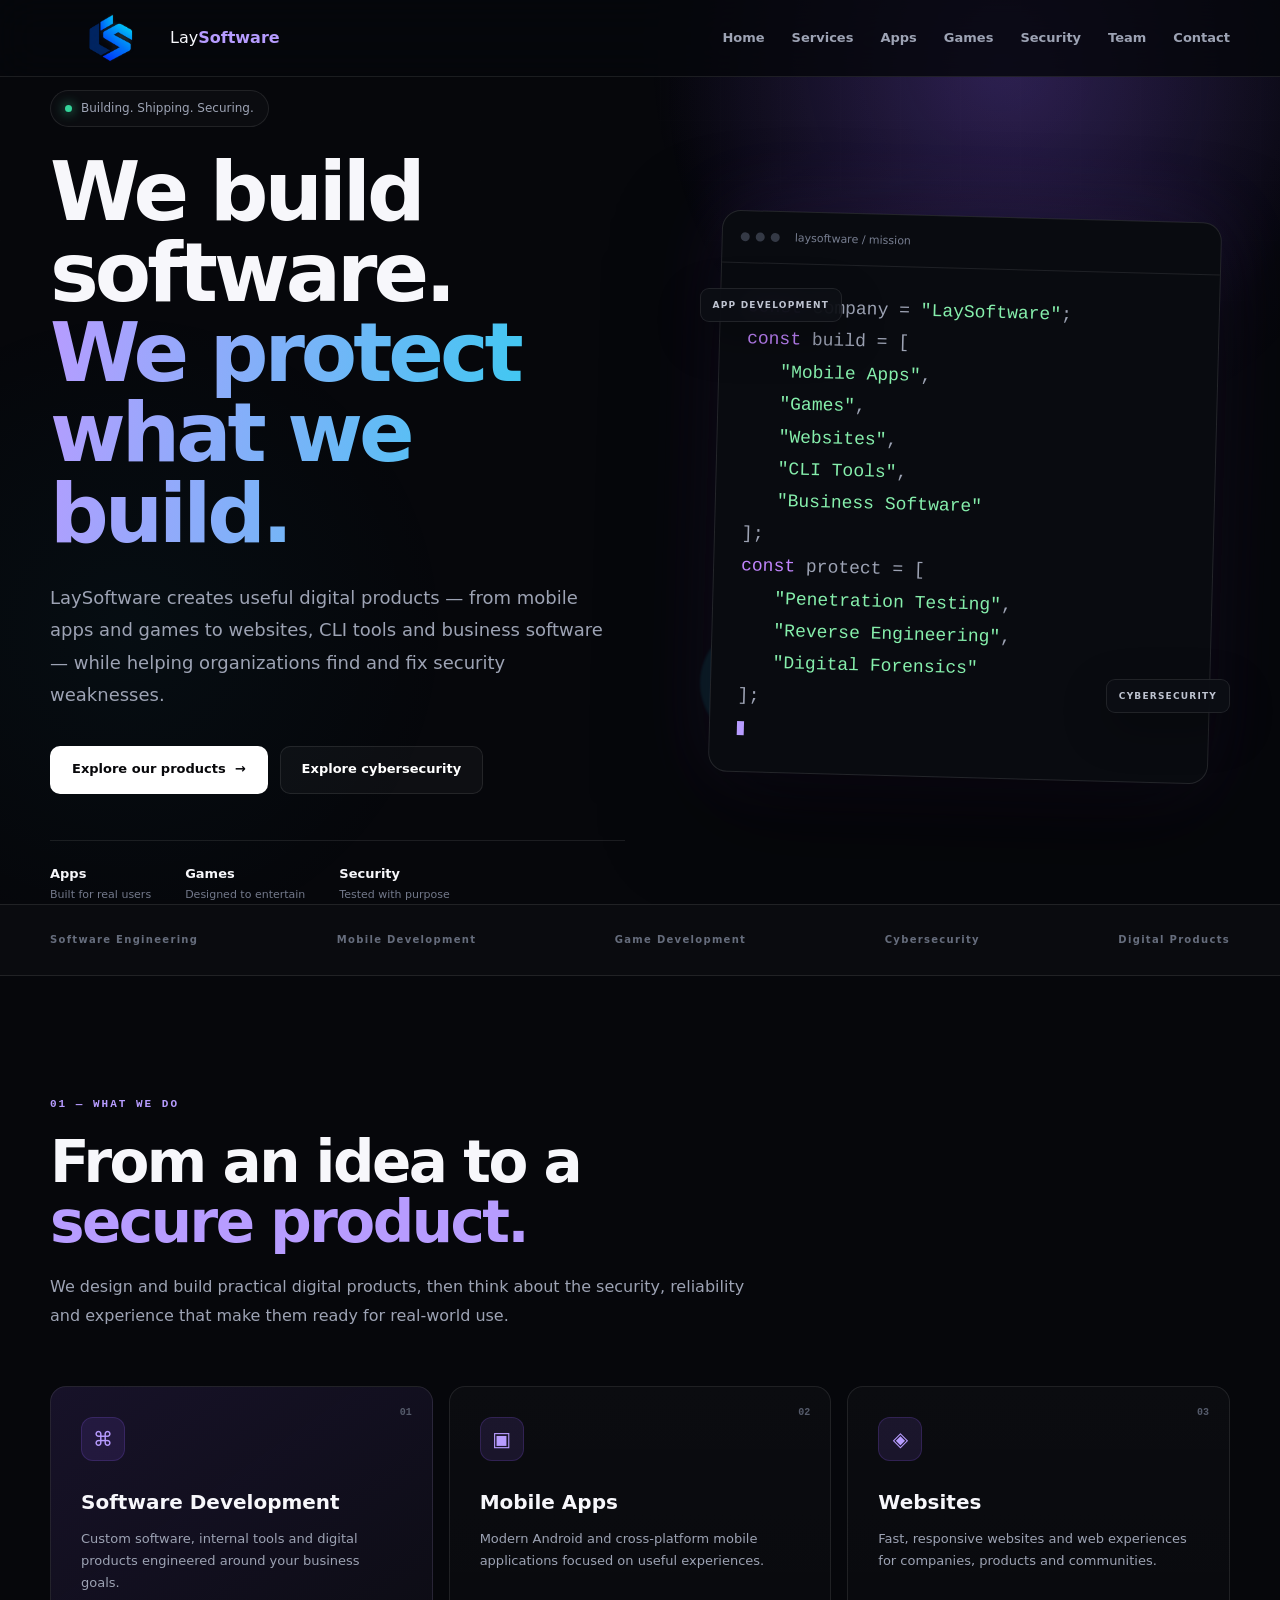
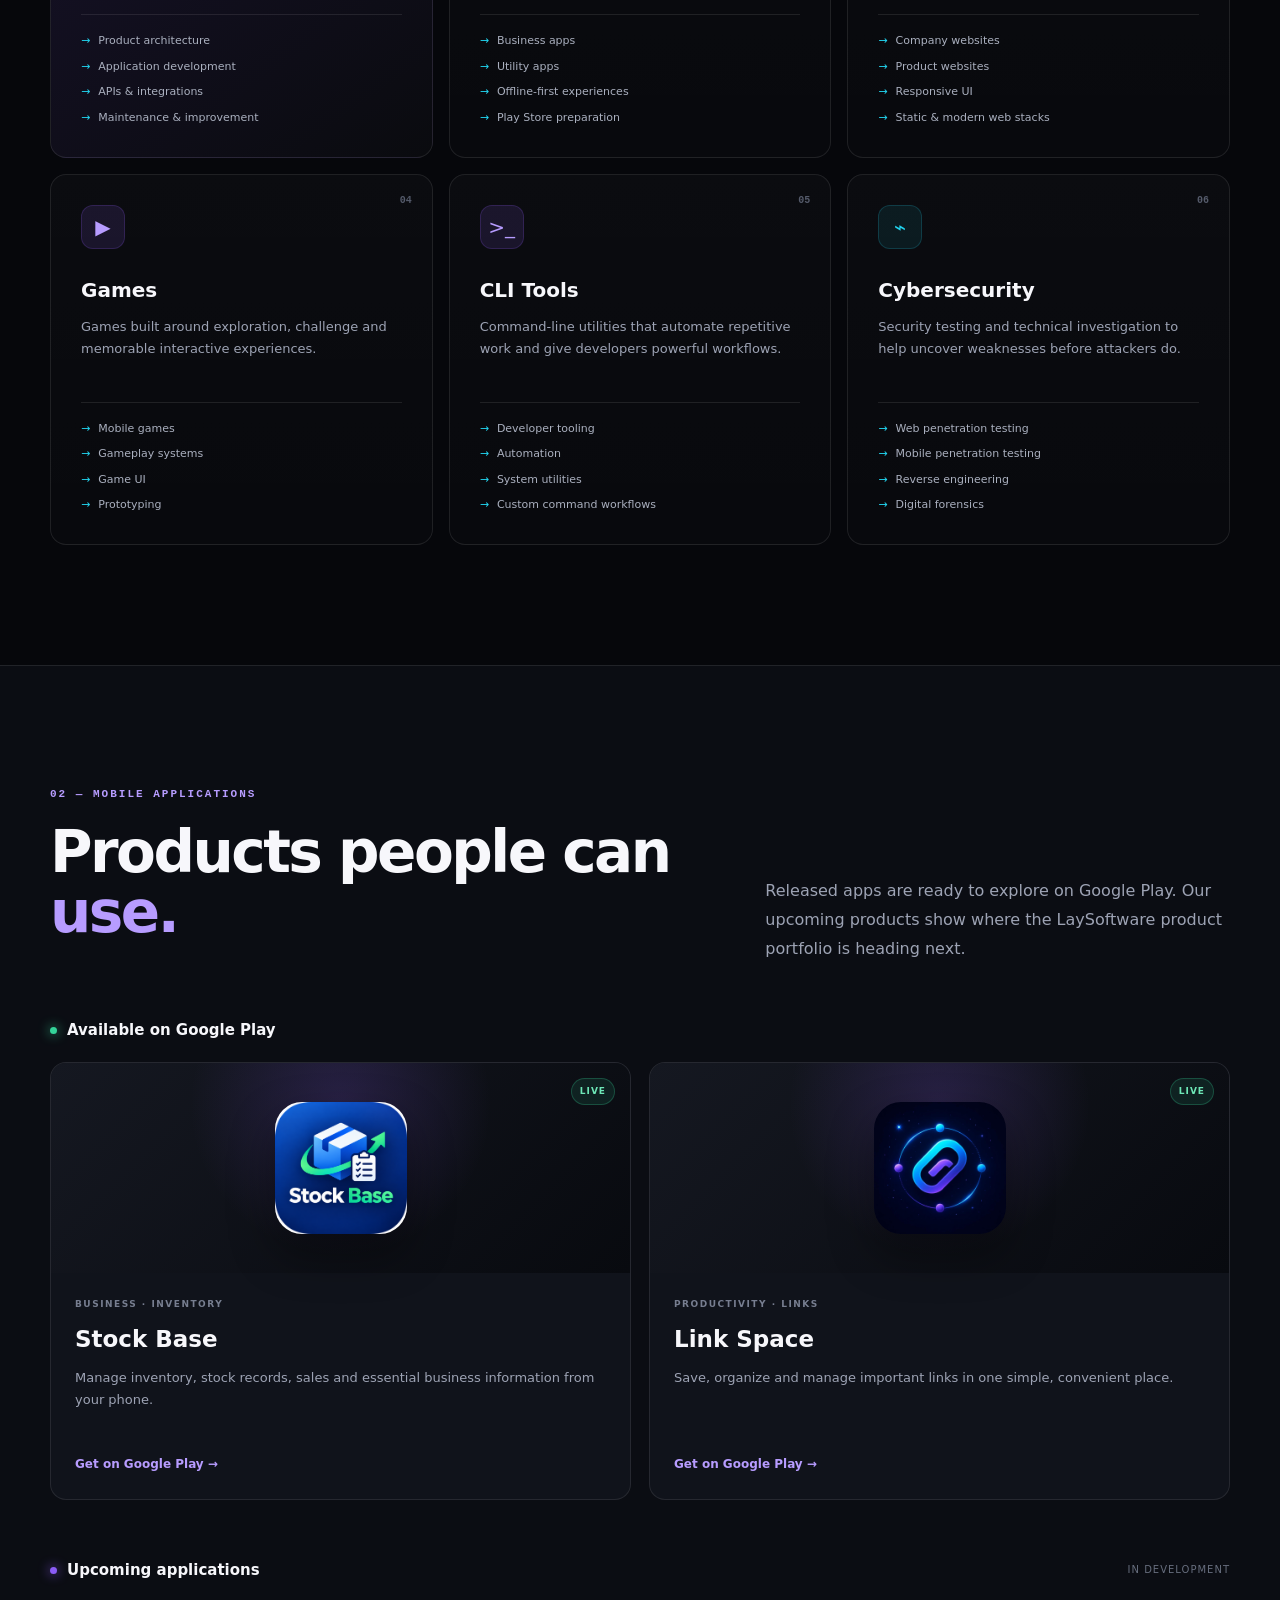
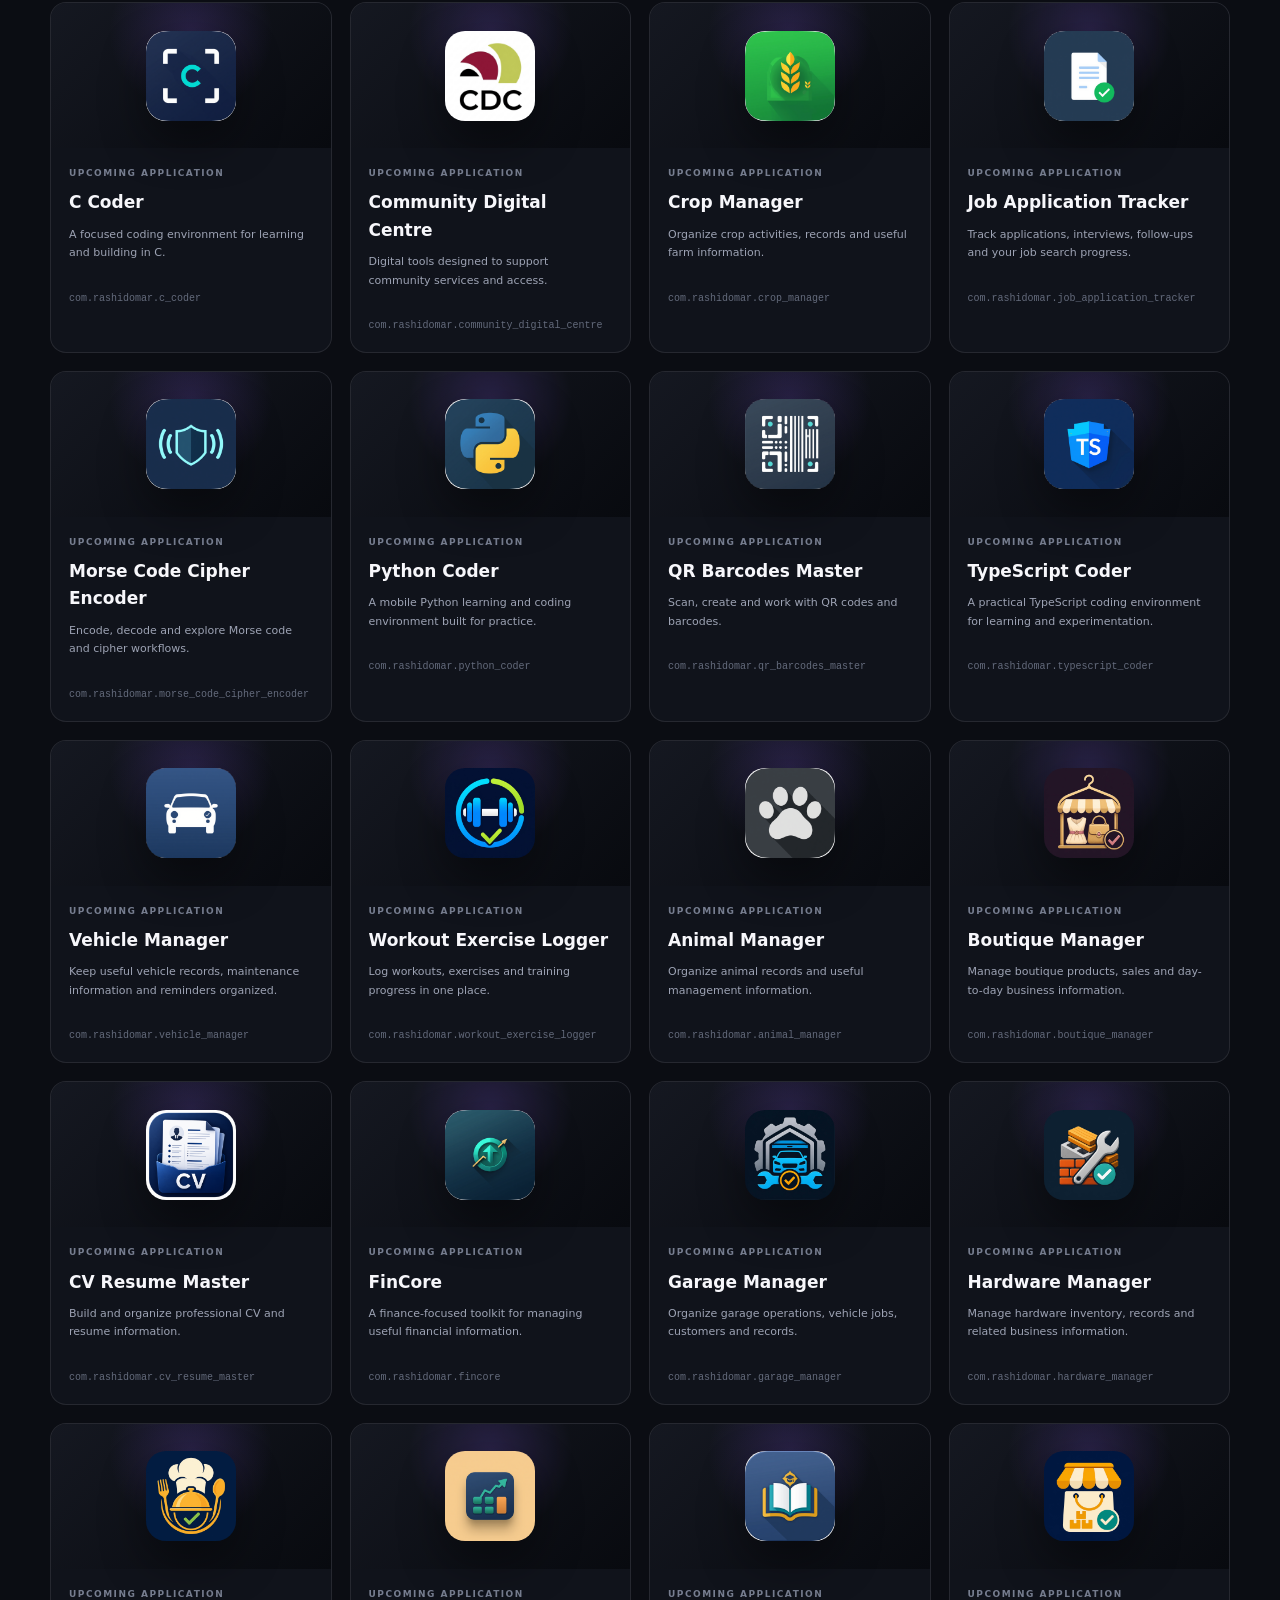
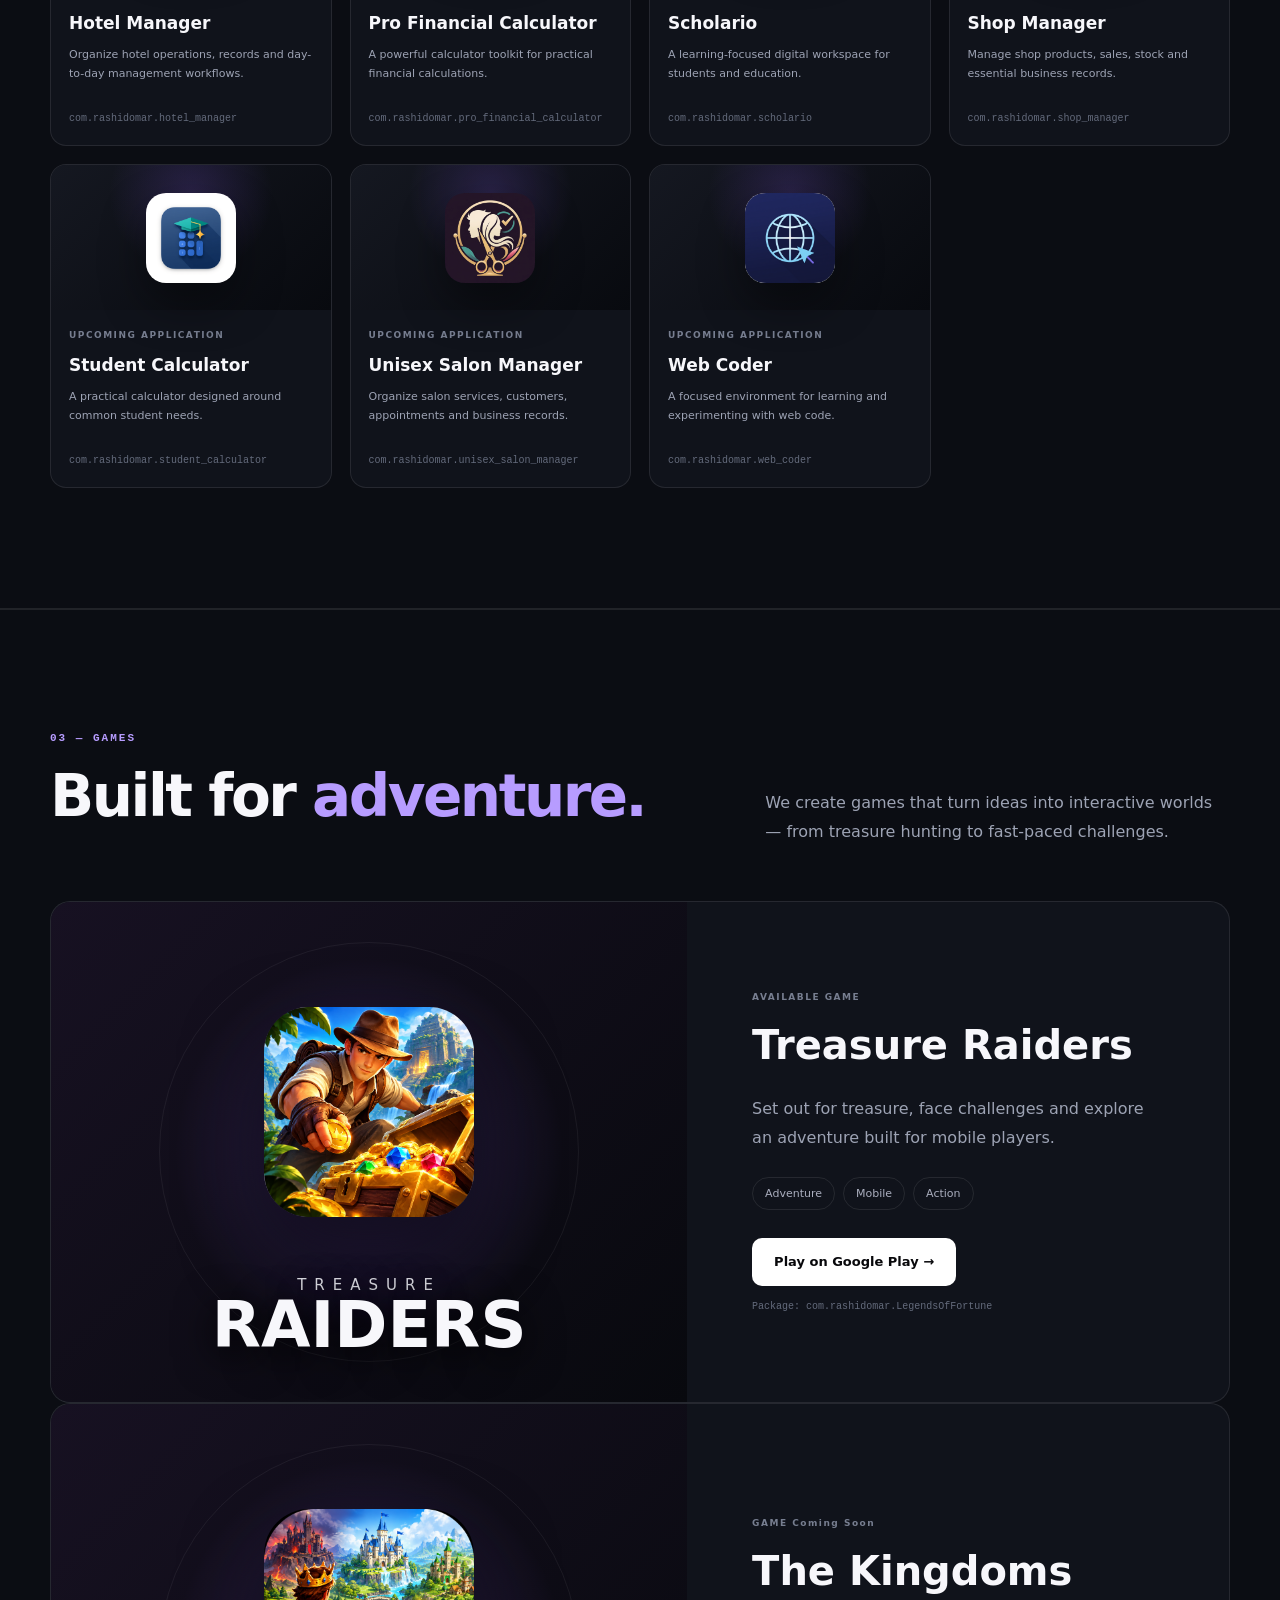
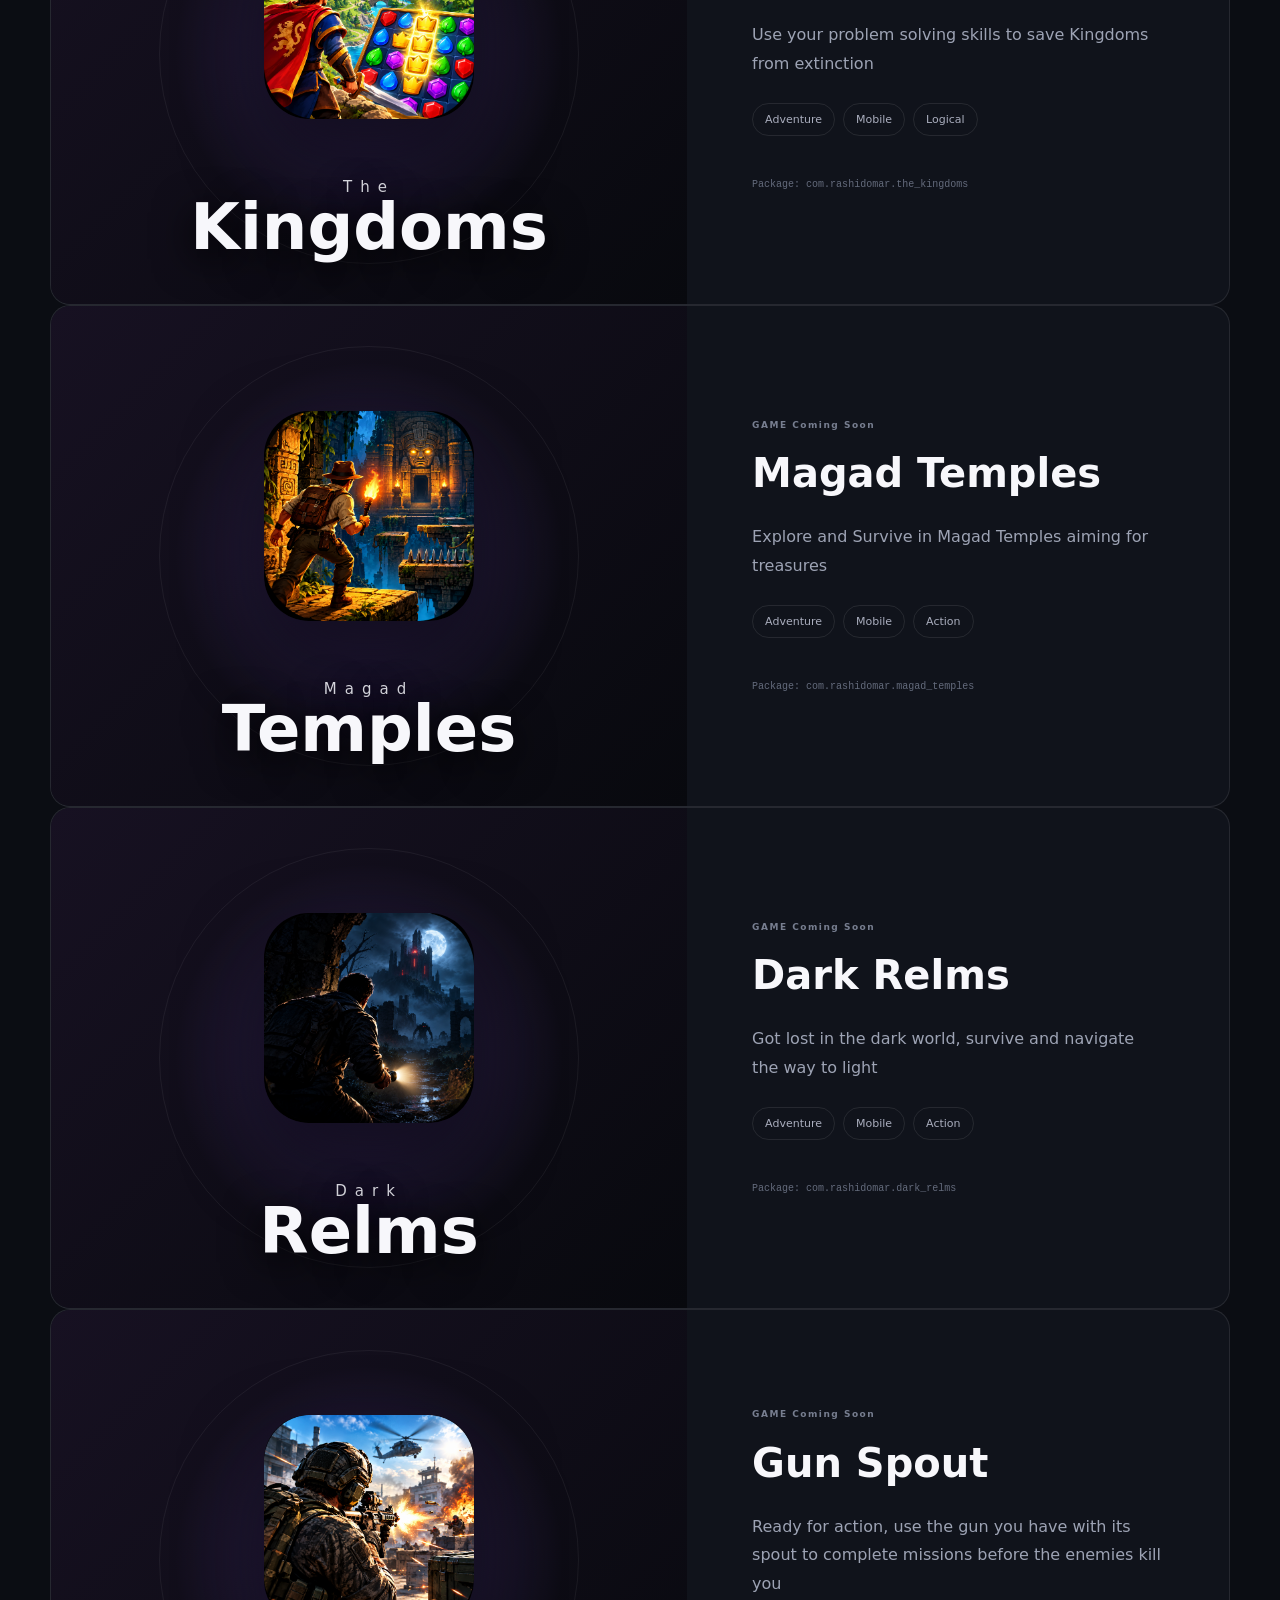
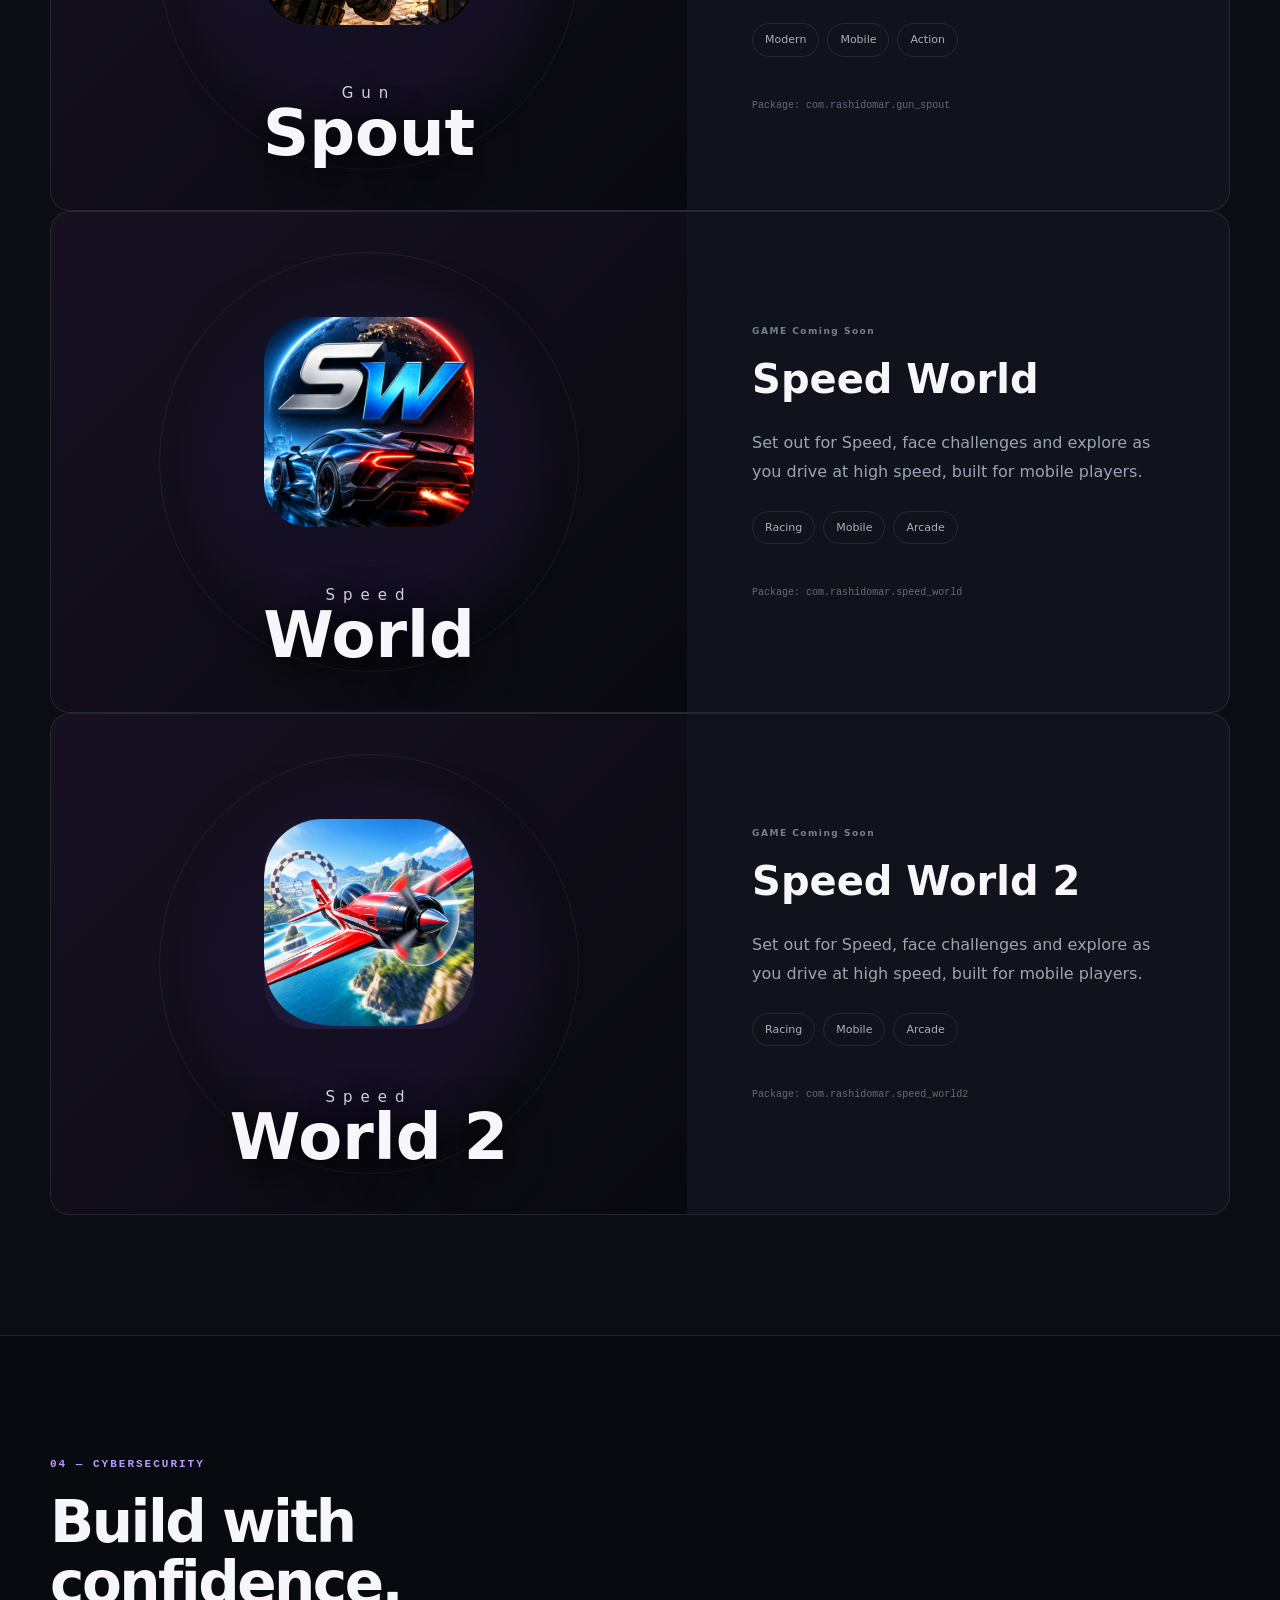
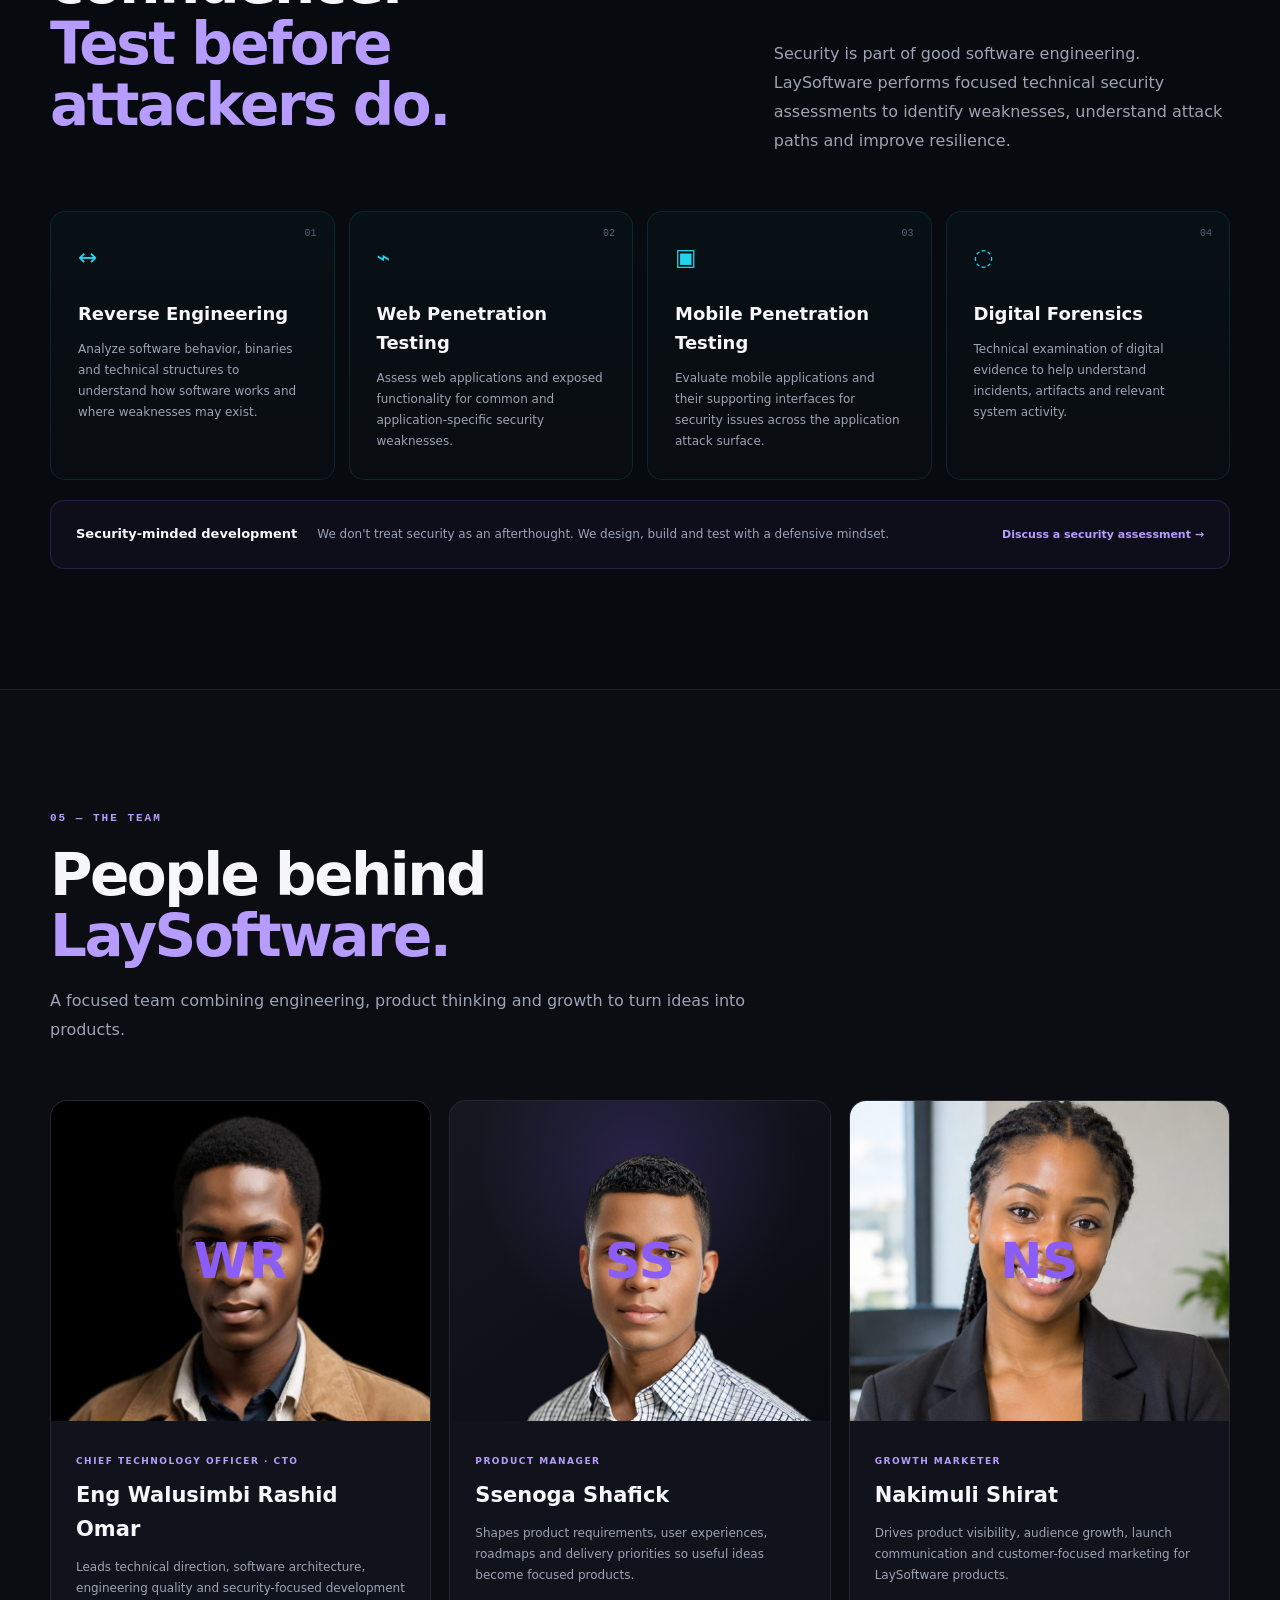
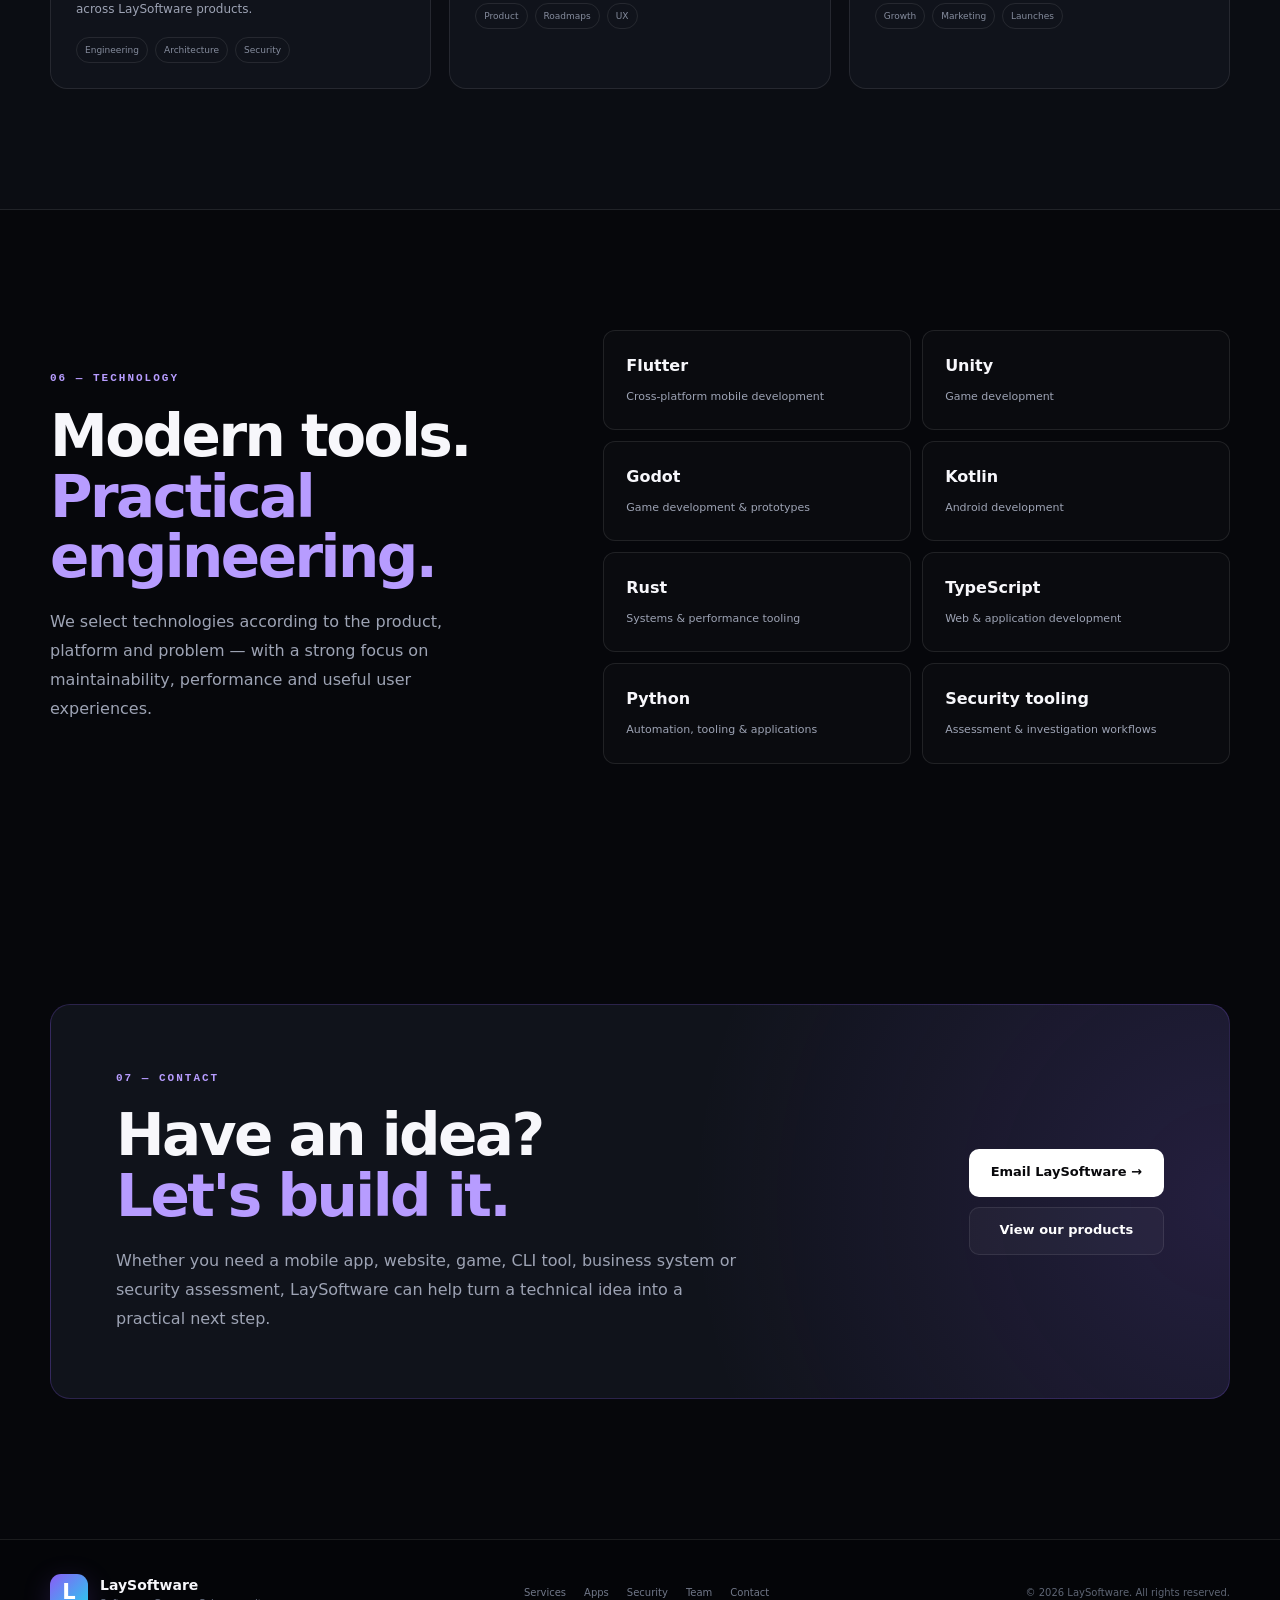
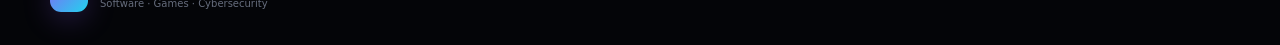
==== index.html @ 6cbb019a "Update index.html" ====
<!doctype html>
<html lang="en">
  <head>
    <meta charset="UTF-8" />
    <meta name="viewport" content="width=device-width, initial-scale=1.0" />
    <meta
      name="description"
      content="LaySoftware builds software, mobile apps, games, websites, CLI tools, secure digital products and found in Uganda. We also provide penetration testing, reverse engineering, mobile and web security testing, and digital forensics."
    />
    <meta
      name="keywords"
      content="LaySoftware, software development, mobile apps, games, websites, CLI tools, cybersecurity, penetration testing, web pentesting, mobile pentesting, reverse engineering, digital forensics"
    />
    <meta name="author" content="LaySoftware" />
    <meta name="theme-color" content="#07070a" />
    <meta
      property="og:title"
      content="LaySoftware — Software, Games & Cybersecurity"
    />
    <meta
      property="og:description"
      content="We build software and help protect it. Mobile apps, games, websites, CLI tools and cybersecurity services."
    />
    <meta property="og:type" content="website" />
    <meta property="og:url" content="https://laysoftware.com/" />
    <title>LaySoftware — Software, Games & Cybersecurity</title>
    <link rel="stylesheet" href="style.css" />
    <link rel="icon" type="image/png" href="favicon.png">
  </head>
  <body>
    <header class="navbar">
      <div class="container nav-container">
        <a href="#home" class="logo" aria-label="LaySoftware home">
          <img src="logo.png" alt="" class="company-logo" />
          <span>Lay<strong>Software</strong></span>
        </a>
        <nav class="nav-links" aria-label="Primary navigation">
          <a href="#home">Home</a>
          <a href="#services">Services</a>
          <a href="#apps">Apps</a>
          <a href="#games">Games</a>
          <a href="#security">Security</a>
          <a href="#team">Team</a>
          <a href="#contact">Contact</a>
        </nav>
        <button
          class="menu-button"
          id="menuButton"
          aria-label="Open menu"
          aria-expanded="false"
        >
          ☰
        </button>
      </div>
    </header>

    <main>
      <section class="hero" id="home">
        <div class="hero-background"></div>
        <div class="hero-grid"></div>
        <div class="container hero-content">
          <div class="hero-text">
            <div class="badge">
              <span class="status-dot"></span> Building. Shipping. Securing.
            </div>
            <h1>We build software.<span>We protect what we build.</span></h1>
            <p>
              LaySoftware creates useful digital products — from mobile apps and
              games to websites, CLI tools and business software — while helping
              organizations find and fix security weaknesses.
            </p>
            <div class="hero-buttons">
              <a href="#apps" class="button primary"
                >Explore our products <span>→</span></a
              >
              <a href="#security" class="button secondary"
                >Explore cybersecurity</a
              >
            </div>
            <div class="hero-stats">
              <div><strong>Apps</strong><span>Built for real users</span></div>
              <div>
                <strong>Games</strong><span>Designed to entertain</span>
              </div>
              <div>
                <strong>Security</strong><span>Tested with purpose</span>
              </div>
            </div>
          </div>

          <div class="hero-visual">
            <div class="orb orb-one"></div>
            <div class="orb orb-two"></div>
            <div class="code-card">
              <div class="code-header">
                <div class="window-dots">
                  <span></span><span></span><span></span>
                </div>
                <span>laysoftware / mission</span>
              </div>
              <div class="code-body">
                <p>
                  <span class="code-purple">const</span> company =
                  <span class="code-green">"LaySoftware"</span>;
                </p>
                <p><span class="code-purple">const</span> build = [</p>
                <p class="indent2">
                  <span class="code-green">"Mobile Apps"</span>,
                </p>
                <p class="indent2"><span class="code-green">"Games"</span>,</p>
                <p class="indent2">
                  <span class="code-green">"Websites"</span>,
                </p>
                <p class="indent2">
                  <span class="code-green">"CLI Tools"</span>,
                </p>
                <p class="indent2">
                  <span class="code-green">"Business Software"</span>
                </p>
                <p>];</p>
                <p><span class="code-purple">const</span> protect = [</p>
                <p class="indent2">
                  <span class="code-green">"Penetration Testing"</span>,
                </p>
                <p class="indent2">
                  <span class="code-green">"Reverse Engineering"</span>,
                </p>
                <p class="indent2">
                  <span class="code-green">"Digital Forensics"</span>
                </p>
                <p>];</p>
                <div class="terminal-cursor"></div>
              </div>
            </div>
            <div class="floating-chip chip-one">APP DEVELOPMENT</div>
            <div class="floating-chip chip-two">CYBERSECURITY</div>
          </div>
        </div>
      </section>

      <section class="trust-strip">
        <div class="container trust-grid">
          <span>Software Engineering</span><span>Mobile Development</span
          ><span>Game Development</span><span>Cybersecurity</span
          ><span>Digital Products</span>
        </div>
      </section>

      <section class="section" id="services">
        <div class="container">
          <div class="section-heading">
            <span class="section-label">01 — WHAT WE DO</span>
            <h2>From an idea to a <span>secure product.</span></h2>
            <p>
              We design and build practical digital products, then think about
              the security, reliability and experience that make them ready for
              real-world use.
            </p>
          </div>
          <div class="services-grid">
            <article class="service-card featured">
              <div class="service-icon">⌘</div>
              <span class="service-number">01</span>
              <h3>Software Development</h3>
              <p>
                Custom software, internal tools and digital products engineered
                around your business goals.
              </p>
              <ul>
                <li>Product architecture</li>
                <li>Application development</li>
                <li>APIs & integrations</li>
                <li>Maintenance & improvement</li>
              </ul>
            </article>
            <article class="service-card">
              <div class="service-icon">▣</div>
              <span class="service-number">02</span>
              <h3>Mobile Apps</h3>
              <p>
                Modern Android and cross-platform mobile applications focused on
                useful experiences.
              </p>
              <ul>
                <li>Business apps</li>
                <li>Utility apps</li>
                <li>Offline-first experiences</li>
                <li>Play Store preparation</li>
              </ul>
            </article>
            <article class="service-card">
              <div class="service-icon">◈</div>
              <span class="service-number">03</span>
              <h3>Websites</h3>
              <p>
                Fast, responsive websites and web experiences for companies,
                products and communities.
              </p>
              <ul>
                <li>Company websites</li>
                <li>Product websites</li>
                <li>Responsive UI</li>
                <li>Static & modern web stacks</li>
              </ul>
            </article>
            <article class="service-card">
              <div class="service-icon">▶</div>
              <span class="service-number">04</span>
              <h3>Games</h3>
              <p>
                Games built around exploration, challenge and memorable
                interactive experiences.
              </p>
              <ul>
                <li>Mobile games</li>
                <li>Gameplay systems</li>
                <li>Game UI</li>
                <li>Prototyping</li>
              </ul>
            </article>
            <article class="service-card">
              <div class="service-icon">&gt;_</div>
              <span class="service-number">05</span>
              <h3>CLI Tools</h3>
              <p>
                Command-line utilities that automate repetitive work and give
                developers powerful workflows.
              </p>
              <ul>
                <li>Developer tooling</li>
                <li>Automation</li>
                <li>System utilities</li>
                <li>Custom command workflows</li>
              </ul>
            </article>
            <article class="service-card security-service">
              <div class="service-icon">⌁</div>
              <span class="service-number">06</span>
              <h3>Cybersecurity</h3>
              <p>
                Security testing and technical investigation to help uncover
                weaknesses before attackers do.
              </p>
              <ul>
                <li>Web penetration testing</li>
                <li>Mobile penetration testing</li>
                <li>Reverse engineering</li>
                <li>Digital forensics</li>
              </ul>
            </article>
          </div>
        </div>
      </section>

      <section class="section products" id="apps">
        <div class="container">
          <div class="section-heading split-heading">
            <div>
              <span class="section-label">02 — MOBILE APPLICATIONS</span>
              <h2>Products people can <span>use.</span></h2>
            </div>
            <p>
              Released apps are ready to explore on Google Play. Our upcoming
              products show where the LaySoftware product portfolio is heading
              next.
            </p>
          </div>

          <div class="subheading">
            <span class="live-dot"></span>
            <h3>Available on Google Play</h3>
          </div>
          <div class="product-grid released-grid">
            <article class="product-card released">
              <div class="product-image">
                <img
                  src="icons/Stock-Base.png"
                  alt="Stock Base app icon"
                  onerror="this.style.display = 'none'"
                /><span class="fallback-icon">SB</span
                ><span class="status-pill">LIVE</span>
              </div>
              <div class="product-content">
                <span class="product-type">BUSINESS · INVENTORY</span>
                <h3>Stock Base</h3>
                <p>
                  Manage inventory, stock records, sales and essential business
                  information from your phone.
                </p>
                <a
                  class="product-link"
                  target="_blank"
                  rel="noopener"
                  href="https://play.google.com/store/apps/details?id=com.rashidomar.pocket_inventory"
                  >Get on Google Play →</a
                >
              </div>
            </article>
            <article class="product-card released">
              <div class="product-image">
                <img
                  src="icons/Link-Space.jpg"
                  alt="Link Space app icon"
                  onerror="this.style.display = 'none'"
                /><span class="fallback-icon">LS</span
                ><span class="status-pill">LIVE</span>
              </div>
              <div class="product-content">
                <span class="product-type">PRODUCTIVITY · LINKS</span>
                <h3>Link Space</h3>
                <p>
                  Save, organize and manage important links in one simple,
                  convenient place.
                </p>
                <a
                  class="product-link"
                  target="_blank"
                  rel="noopener"
                  href="https://play.google.com/store/apps/details?id=com.rashidomar.my_links"
                  >Get on Google Play →</a
                >
              </div>
            </article>
          </div>

          <div class="subheading upcoming-heading">
            <span class="pulse-dot"></span>
            <h3>Upcoming applications</h3>
            <span class="roadmap-note">In development</span>
          </div>
          <div class="product-grid upcoming-grid" id="upcomingApps"></div>
        </div>
      </section>

      <section class="section games-section" id="games">
        <div class="container">
          <div class="section-heading split-heading">
            <div>
              <span class="section-label">03 — GAMES</span>
              <h2>Built for <span>adventure.</span></h2>
            </div>
            <p>
              We create games that turn ideas into interactive worlds — from
              treasure hunting to fast-paced challenges.
            </p>
          </div>

          <div class="game-feature">
            <div class="game-visual treasure">
              <img
                src="icons/LegendsOfFortune.png"
                alt="Treasure Raiders game icon"
                onerror="this.style.display = 'none'"
              />
              <div class="game-shine"></div>
              <div class="game-title-art">
                <small>TREASURE</small><strong>RAIDERS</strong>
              </div>
            </div>
            <div class="game-info">
              <span class="product-type">AVAILABLE GAME</span>
              <h3>Treasure Raiders</h3>
              <p>
                Set out for treasure, face challenges and explore an adventure
                built for mobile players.
              </p>
              <div class="game-tags">
                <span>Adventure</span><span>Mobile</span><span>Action</span>
              </div>
              <a
                href="https://play.google.com/store/apps/details?id=com.rashidomar.LegendsOfFortune"
                target="_blank"
                rel="noopener"
                class="button primary"
                >Play on Google Play →</a
              >
              <small class="package-label"
                >Package: com.rashidomar.LegendsOfFortune</small
              >
            </div>
          </div>

          <!-- The Kingdoms-->
          <div class="game-feature">
            <div class="game-visual treasure">
              <img
                src="icons/TheKingdoms.png"
                alt="The Kingdoms game icon"
                onerror="this.style.display = 'none'"
              />
              <div class="game-shine"></div>
              <div class="game-title-art">
                <small>The</small><strong>Kingdoms</strong>
              </div>
            </div>
            <div class="game-info">
              <span class="product-type">GAME Coming Soon</span>
              <h3>The Kingdoms</h3>
              <p>
                Use your problem solving skills to save Kingdoms from extinction
              </p>
              <div class="game-tags">
                <span>Adventure</span><span>Mobile</span><span>Logical</span>
              </div>
              <!-- <a
                href="https://play.google.com/store/apps/details?id=com.rashidomar.LegendsOfFortune"
                target="_blank"
                rel="noopener"
                class="button primary"
                >Play on Google Play →</a
              > -->
              <small class="package-label"
                >Package: com.rashidomar.the_kingdoms</small
              >
            </div>
          </div>

          <!-- Magad Temples-->
          <div class="game-feature">
            <div class="game-visual treasure">
              <img
                src="icons/MagadTemples.png"
                alt="Magad Temples game icon"
                onerror="this.style.display = 'none'"
              />
              <div class="game-shine"></div>
              <div class="game-title-art">
                <small>Magad</small><strong>Temples</strong>
              </div>
            </div>
            <div class="game-info">
              <span class="product-type">GAME Coming Soon</span>
              <h3>Magad Temples</h3>
              <p>Explore and Survive in Magad Temples aiming for treasures</p>
              <div class="game-tags">
                <span>Adventure</span><span>Mobile</span><span>Action</span>
              </div>
              <!-- <a
                href="https://play.google.com/store/apps/details?id=com.rashidomar.LegendsOfFortune"
                target="_blank"
                rel="noopener"
                class="button primary"
                >Play on Google Play →</a
              > -->
              <small class="package-label"
                >Package: com.rashidomar.magad_temples</small
              >
            </div>
          </div>

          <!-- Dark Remls-->
          <div class="game-feature">
            <div class="game-visual treasure">
              <img
                src="icons/DarkRelms.png"
                alt="Dark Remls game icon"
                onerror="this.style.display = 'none'"
              />
              <div class="game-shine"></div>
              <div class="game-title-art">
                <small>Dark</small><strong>Relms</strong>
              </div>
            </div>
            <div class="game-info">
              <span class="product-type">GAME Coming Soon</span>
              <h3>Dark Relms</h3>
              <p>
                Got lost in the dark world, survive and navigate the way to
                light
              </p>
              <div class="game-tags">
                <span>Adventure</span><span>Mobile</span><span>Action</span>
              </div>
              <!-- <a
                href="https://play.google.com/store/apps/details?id=com.rashidomar.LegendsOfFortune"
                target="_blank"
                rel="noopener"
                class="button primary"
                >Play on Google Play →</a
              > -->
              <small class="package-label"
                >Package: com.rashidomar.dark_relms</small
              >
            </div>
          </div>

          <!-- Gun Spout-->
          <div class="game-feature">
            <div class="game-visual treasure">
              <img
                src="icons/GunSpout.png"
                alt="Gun Spout game icon"
                onerror="this.style.display = 'none'"
              />
              <div class="game-shine"></div>
              <div class="game-title-art">
                <small>Gun</small><strong>Spout</strong>
              </div>
            </div>
            <div class="game-info">
              <span class="product-type">GAME Coming Soon</span>
              <h3>Gun Spout</h3>
              <p>
                Ready for action, use the gun you have with its spout to
                complete missions before the enemies kill you
              </p>
              <div class="game-tags">
                <span>Modern</span><span>Mobile</span><span>Action</span>
              </div>
              <!-- <a
                href="https://play.google.com/store/apps/details?id=com.rashidomar.LegendsOfFortune"
                target="_blank"
                rel="noopener"
                class="button primary"
                >Play on Google Play →</a
              > -->
              <small class="package-label"
                >Package: com.rashidomar.gun_spout</small
              >
            </div>
          </div>

          <!-- Speed World-->
          <div class="game-feature">
            <div class="game-visual treasure">
              <img
                src="icons/SpeedWorld.png"
                alt="Speed World 2 game icon"
                onerror="this.style.display = 'none'"
              />
              <div class="game-shine"></div>
              <div class="game-title-art">
                <small>Speed</small><strong>World</strong>
              </div>
            </div>
            <div class="game-info">
              <span class="product-type">GAME Coming Soon</span>
              <h3>Speed World</h3>
              <p>
                Set out for Speed, face challenges and explore as you drive at
                high speed, built for mobile players.
              </p>
              <div class="game-tags">
                <span>Racing</span><span>Mobile</span><span>Arcade</span>
              </div>
              <!-- <a
                href="https://play.google.com/store/apps/details?id=com.rashidomar.LegendsOfFortune"
                target="_blank"
                rel="noopener"
                class="button primary"
                >Play on Google Play →</a
              > -->
              <small class="package-label"
                >Package: com.rashidomar.speed_world</small
              >
            </div>
          </div>

          <!-- Speed World 2-->
          <div class="game-feature">
            <div class="game-visual treasure">
              <img
                src="icons/SpeedWorld2.png"
                alt="Speed World 2 game icon"
                onerror="this.style.display = 'none'"
              />
              <div class="game-shine"></div>
              <div class="game-title-art">
                <small>Speed</small><strong>World 2</strong>
              </div>
            </div>
            <div class="game-info">
              <span class="product-type">GAME Coming Soon</span>
              <h3>Speed World 2</h3>
              <p>
                Set out for Speed, face challenges and explore as you drive at
                high speed, built for mobile players.
              </p>
              <div class="game-tags">
                <span>Racing</span><span>Mobile</span><span>Arcade</span>
              </div>
              <!-- <a
                href="https://play.google.com/store/apps/details?id=com.rashidomar.LegendsOfFortune"
                target="_blank"
                rel="noopener"
                class="button primary"
                >Play on Google Play →</a
              > -->
              <small class="package-label"
                >Package: com.rashidomar.speed_world2</small
              >
            </div>
          </div>

          <!-- <div class="game-roadmap">
            <div>
              <span class="product-type">COMING NEXT</span>
              <h3>Speed World</h3>
              <p>
                A future high-speed mobile game project currently in
                development.
              </p>
              <span class="package-label">com.rashidomar.speed_world</span>
            </div>
            <div class="roadmap-icon">↯</div>
          </div> -->
        </div>
      </section>

      <section class="section security-section" id="security">
        <div class="container">
          <div class="security-intro">
            <div>
              <span class="section-label">04 — CYBERSECURITY</span>
              <h2>
                Build with confidence.<br /><span
                  >Test before attackers do.</span
                >
              </h2>
            </div>
            <p>
              Security is part of good software engineering. LaySoftware
              performs focused technical security assessments to identify
              weaknesses, understand attack paths and improve resilience.
            </p>
          </div>
          <div class="security-grid">
            <article class="security-card">
              <span>01</span>
              <div class="security-icon">↔</div>
              <h3>Reverse Engineering</h3>
              <p>
                Analyze software behavior, binaries and technical structures to
                understand how software works and where weaknesses may exist.
              </p>
            </article>
            <article class="security-card">
              <span>02</span>
              <div class="security-icon">⌁</div>
              <h3>Web Penetration Testing</h3>
              <p>
                Assess web applications and exposed functionality for common and
                application-specific security weaknesses.
              </p>
            </article>
            <article class="security-card">
              <span>03</span>
              <div class="security-icon">▣</div>
              <h3>Mobile Penetration Testing</h3>
              <p>
                Evaluate mobile applications and their supporting interfaces for
                security issues across the application attack surface.
              </p>
            </article>
            <article class="security-card">
              <span>04</span>
              <div class="security-icon">◌</div>
              <h3>Digital Forensics</h3>
              <p>
                Technical examination of digital evidence to help understand
                incidents, artifacts and relevant system activity.
              </p>
            </article>
          </div>
          <div class="security-callout">
            <strong>Security-minded development</strong
            ><span
              >We don't treat security as an afterthought. We design, build and
              test with a defensive mindset.</span
            ><a href="#contact">Discuss a security assessment →</a>
          </div>
        </div>
      </section>

      <section class="section team-section" id="team">
        <div class="container">
          <div class="section-heading">
            <span class="section-label">05 — THE TEAM</span>
            <h2>People behind <span>LaySoftware.</span></h2>
            <p>
              A focused team combining engineering, product thinking and growth
              to turn ideas into products.
            </p>
          </div>
          <div class="team-grid">
            <article class="team-card">
              <div class="team-photo">
                <img
                  src="images/cto.jpg"
                  alt="Eng Walusimbi Rashid Omar, CTO"
                  onerror="this.style.display = 'none'"
                /><span>WR</span>
              </div>
              <div class="team-content">
                <span class="team-role">CHIEF TECHNOLOGY OFFICER · CTO</span>
                <h3>Eng Walusimbi Rashid Omar</h3>
                <p>
                  Leads technical direction, software architecture, engineering
                  quality and security-focused development across LaySoftware
                  products.
                </p>
                <div class="team-tags">
                  <span>Engineering</span><span>Architecture</span
                  ><span>Security</span>
                </div>
              </div>
            </article>
            <article class="team-card">
              <div class="team-photo">
                <img
                  src="images/pm.png"
                  alt="Ssenoga Shafick, Product Manager"
                  onerror="this.style.display = 'none'"
                /><span>SS</span>
              </div>
              <div class="team-content">
                <span class="team-role">PRODUCT MANAGER</span>
                <h3>Ssenoga Shafick</h3>
                <p>
                  Shapes product requirements, user experiences, roadmaps and
                  delivery priorities so useful ideas become focused products.
                </p>
                <div class="team-tags">
                  <span>Product</span><span>Roadmaps</span><span>UX</span>
                </div>
              </div>
            </article>
            <article class="team-card">
              <div class="team-photo">
                <img
                  src="images/gm.png"
                  alt="Nakimuli Shirat, Growth Marketer"
                  onerror="this.style.display = 'none'"
                /><span>NS</span>
              </div>
              <div class="team-content">
                <span class="team-role">GROWTH MARKETER</span>
                <h3>Nakimuli Shirat</h3>
                <p>
                  Drives product visibility, audience growth, launch
                  communication and customer-focused marketing for LaySoftware
                  products.
                </p>
                <div class="team-tags">
                  <span>Growth</span><span>Marketing</span><span>Launches</span>
                </div>
              </div>
            </article>
          </div>
        </div>
      </section>

      <section class="section technology" id="technology">
        <div class="container tech-content">
          <div>
            <span class="section-label">06 — TECHNOLOGY</span>
            <h2>Modern tools.<br /><span>Practical engineering.</span></h2>
            <p>
              We select technologies according to the product, platform and
              problem — with a strong focus on maintainability, performance and
              useful user experiences.
            </p>
          </div>
          <div class="tech-grid">
            <div class="tech-item">
              <strong>Flutter</strong
              ><span>Cross-platform mobile development</span>
            </div>
            <div class="tech-item">
              <strong>Unity</strong><span>Game development</span>
            </div>
            <div class="tech-item">
              <strong>Godot</strong><span>Game development & prototypes</span>
            </div>
            <div class="tech-item">
              <strong>Kotlin</strong><span>Android development</span>
            </div>
            <div class="tech-item">
              <strong>Rust</strong><span>Systems & performance tooling</span>
            </div>
            <div class="tech-item">
              <strong>TypeScript</strong
              ><span>Web & application development</span>
            </div>
            <div class="tech-item">
              <strong>Python</strong
              ><span>Automation, tooling & applications</span>
            </div>
            <div class="tech-item">
              <strong>Security tooling</strong
              ><span>Assessment & investigation workflows</span>
            </div>
          </div>
        </div>
      </section>

      <section class="section contact" id="contact">
        <div class="container">
          <div class="contact-box">
            <div>
              <span class="section-label">07 — CONTACT</span>
              <h2>Have an idea?<br /><span>Let's build it.</span></h2>
              <p>
                Whether you need a mobile app, website, game, CLI tool, business
                system or security assessment, LaySoftware can help turn a
                technical idea into a practical next step.
              </p>
            </div>
            <div class="contact-actions">
              <a href="mailto:contact@laysoftware.com" class="button primary"
                >Email LaySoftware →</a
              >
              <a href="#apps" class="button secondary">View our products</a>
            </div>
          </div>
        </div>
      </section>
    </main>

    <footer>
      <div class="container footer-content">
        <div class="footer-brand">
          <span class="logo-mark">L</span>
          <div>
            <strong>LaySoftware</strong
            ><span>Software · Games · Cybersecurity</span>
          </div>
        </div>
        <div class="footer-links">
          <a href="#services">Services</a><a href="#apps">Apps</a
          ><a href="#security">Security</a><a href="#team">Team</a
          ><a href="mailto:contact@laysoftware.com">Contact</a>
        </div>
        <p>© <span id="year"></span> LaySoftware. All rights reserved.</p>
      </div>
    </footer>

    <script src="script.js"></script>
  </body>
</html>
---- style.css ----
* {
  margin: 0;
  padding: 0;
  box-sizing: border-box;
}

:root {
  --background: #06070b;
  --background-light: #0b0d13;
  --card: #10131b;
  --card-hover: #161a24;
  --text: #f7f7fb;
  --muted: #9da3b4;
  --primary: #8b5cf6;
  --primary-light: #b79cff;
  --secondary: #22d3ee;
  --green: #34d399;
  --border: rgba(255, 255, 255, 0.09);
  --container: 1180px;
}

html {
  scroll-behavior: smooth;
  scroll-padding-top: 82px;
}

body {
  background: var(--background);
  color: var(--text);
  font-family:
    Inter,
    ui-sans-serif,
    system-ui,
    -apple-system,
    BlinkMacSystemFont,
    "Segoe UI",
    sans-serif;
  line-height: 1.6;
  overflow-x: hidden;
}

body:before {
  content: "";
  position: fixed;
  inset: 0;
  pointer-events: none;
  z-index: -1;
  background:
    radial-gradient(
      circle at 80% 10%,
      rgba(139, 92, 246, 0.07),
      transparent 28%
    ),
    radial-gradient(
      circle at 10% 70%,
      rgba(34, 211, 238, 0.035),
      transparent 25%
    );
}

a {
  color: inherit;
  text-decoration: none;
}

.container {
  width: min(var(--container), calc(100% - 40px));
  margin: auto;
}

/* =========================================================
   NAVBAR
   ========================================================= */

.navbar {
  position: fixed;
  top: 0;
  left: 0;
  width: 100%;
  z-index: 1000;
  background: rgba(6, 7, 11, 0.82);
  backdrop-filter: blur(20px);
  -webkit-backdrop-filter: blur(20px);
  border-bottom: 1px solid var(--border);
}

.nav-container {
  height: 76px;
  display: flex;
  align-items: center;
  justify-content: space-between;
  gap: 20px;
}

/* Company logo */

.logo {
  display: flex;
  align-items: center;
  flex-shrink: 1;
  min-width: 0;
  max-width: 45%;
}

.company-logo {
  display: block;
  width: clamp(82px, 12vw, 120px);
  max-width: 100%;
  height: auto;
  max-height: 48px;
  object-fit: contain;
}

.logo strong {
  color: var(--primary-light);
}

.logo-mark {
  width: 38px;
  height: 38px;
  display: flex;
  align-items: center;
  justify-content: center;
  border-radius: 11px;
  background: linear-gradient(135deg, var(--primary), var(--secondary));
  color: #fff;
  font-size: 21px;
  font-weight: 900;
  box-shadow: 0 8px 28px rgba(139, 92, 246, 0.22);
}

/* Navigation */

.nav-links {
  display: flex;
  align-items: center;
  gap: 27px;
}

.nav-links a {
  color: var(--muted);
  font-size: 13px;
  font-weight: 600;
  transition: 0.25s;
}

.nav-links a:hover {
  color: #fff;
}

.menu-button {
  display: none;
  border: 0;
  background: transparent;
  color: #fff;
  font-size: 26px;
  cursor: pointer;
  flex-shrink: 0;
}

/* =========================================================
   HERO
   ========================================================= */

.hero {
  position: relative;
  min-height: 100vh;
  display: flex;
  align-items: center;
  overflow: hidden;
}

.hero-background {
  position: absolute;
  width: 760px;
  height: 760px;
  top: -320px;
  right: -100px;
  background: radial-gradient(
    circle,
    rgba(139, 92, 246, 0.25),
    transparent 65%
  );
  pointer-events: none;
}

.hero-grid {
  position: absolute;
  inset: 0;
  opacity: 0.25;
  background-image:
    linear-gradient(rgba(255, 255, 255, 0.025) 1px, transparent 1px),
    linear-gradient(90deg, rgba(255, 255, 255, 0.025) 1px, transparent 1px);
  background-size: 60px 60px;
  mask-image: linear-gradient(to bottom, black, transparent 85%);
  -webkit-mask-image: linear-gradient(to bottom, black, transparent 85%);
}

.hero-content {
  position: relative;
  display: grid;
  grid-template-columns: 1.04fr 0.96fr;
  gap: 75px;
  align-items: center;
  padding-top: 90px;
}

.badge {
  display: inline-flex;
  align-items: center;
  gap: 9px;
  padding: 8px 14px;
  border: 1px solid var(--border);
  border-radius: 100px;
  background: rgba(255, 255, 255, 0.025);
  color: var(--muted);
  font-size: 12px;
  margin-bottom: 25px;
}

.status-dot,
.live-dot,
.pulse-dot {
  width: 7px;
  height: 7px;
  border-radius: 50%;
  display: inline-block;
  background: var(--green);
  box-shadow: 0 0 12px var(--green);
}

.hero h1 {
  max-width: 760px;
  font-size: clamp(48px, 7vw, 82px);
  line-height: 0.98;
  letter-spacing: -4px;
  margin-bottom: 28px;
}

.hero h1 span {
  display: block;
  background: linear-gradient(100deg, var(--primary-light), var(--secondary));
  -webkit-background-clip: text;
  background-clip: text;
  color: transparent;
}

.hero p {
  max-width: 650px;
  color: var(--muted);
  font-size: 18px;
  line-height: 1.8;
  margin-bottom: 34px;
}

.hero-buttons {
  display: flex;
  gap: 12px;
  flex-wrap: wrap;
}

.button {
  display: inline-flex;
  align-items: center;
  justify-content: center;
  gap: 9px;
  min-height: 48px;
  padding: 0 21px;
  border-radius: 10px;
  font-size: 13px;
  font-weight: 700;
  transition: 0.2s;
  border: 1px solid transparent;
}

.button:hover {
  transform: translateY(-2px);
}

.button.primary {
  background: #fff;
  color: #08080b;
}

.button.primary:hover {
  box-shadow: 0 14px 38px rgba(255, 255, 255, 0.12);
}

.button.secondary {
  border-color: var(--border);
  background: rgba(255, 255, 255, 0.035);
  color: #fff;
}

.button.secondary:hover {
  background: rgba(255, 255, 255, 0.08);
}

.hero-stats {
  display: flex;
  gap: 34px;
  margin-top: 46px;
  padding-top: 23px;
  border-top: 1px solid var(--border);
}

.hero-stats div {
  display: flex;
  flex-direction: column;
}

.hero-stats strong {
  font-size: 13px;
}

.hero-stats span {
  font-size: 11px;
  color: #73798b;
  margin-top: 2px;
}

.hero-visual {
  position: relative;
  min-height: 490px;
  display: flex;
  align-items: center;
  justify-content: center;
}

.orb {
  position: absolute;
  border-radius: 50%;
  filter: blur(1px);
}

.orb-one {
  width: 180px;
  height: 180px;
  top: 30px;
  right: 15px;
  background: rgba(139, 92, 246, 0.18);
}

.orb-two {
  width: 120px;
  height: 120px;
  bottom: 35px;
  left: 0;
  background: rgba(34, 211, 238, 0.12);
}

.code-card {
  position: relative;
  width: min(500px, 100%);
  border-radius: 19px;
  overflow: hidden;
  background: #090b10;
  border: 1px solid rgba(255, 255, 255, 0.11);
  box-shadow:
    0 35px 100px rgba(0, 0, 0, 0.58),
    0 0 80px rgba(139, 92, 246, 0.12);
  transform: rotate(1.5deg);
  z-index: 2;
}

.code-header {
  height: 52px;
  display: flex;
  align-items: center;
  padding: 0 18px;
  gap: 15px;
  border-bottom: 1px solid var(--border);
  color: #777e90;
  font-size: 11px;
}

.window-dots {
  display: flex;
  gap: 6px;
}

.window-dots span {
  width: 9px;
  height: 9px;
  border-radius: 50%;
  background: #343945;
}

.code-body {
  padding: 27px;
  color: #bfc4d1;
  font-family: "Cascadia Code", Consolas, monospace;
  font-size: 12px;
  line-height: 1.95;
}

.code-body p {
  margin: 0;
}

.indent2 {
  padding-left: 34px;
}

.code-purple {
  color: #c084fc;
}

.code-green {
  color: #86efac;
}

.terminal-cursor {
  display: inline-block;
  width: 7px;
  height: 14px;
  margin-top: 10px;
  background: var(--primary-light);
  animation: blink 1s infinite;
}

@keyframes blink {
  50% {
    opacity: 0;
  }
}

.floating-chip {
  position: absolute;
  z-index: 3;
  padding: 9px 12px;
  border: 1px solid var(--border);
  border-radius: 9px;
  background: rgba(12, 14, 20, 0.86);
  backdrop-filter: blur(12px);
  -webkit-backdrop-filter: blur(12px);
  color: #bfc4d1;
  font-size: 9px;
  letter-spacing: 1.2px;
  font-weight: 800;
  box-shadow: 0 15px 45px rgba(0, 0, 0, 0.3);
}

.chip-one {
  top: 72px;
  left: 0;
}

.chip-two {
  bottom: 65px;
  right: 0;
}

/* =========================================================
   TRUST STRIP
   ========================================================= */

.trust-strip {
  border-top: 1px solid var(--border);
  border-bottom: 1px solid var(--border);
  background: rgba(255, 255, 255, 0.018);
}

.trust-grid {
  min-height: 70px;
  display: flex;
  justify-content: space-between;
  align-items: center;
  gap: 20px;
  flex-wrap: wrap;
}

.trust-grid span {
  font-size: 10px;
  color: #666d7d;
  letter-spacing: 1.3px;
  font-weight: 800;
}

/* =========================================================
   SECTIONS
   ========================================================= */

.section {
  padding: 120px 0;
}

.section-heading {
  max-width: 720px;
  margin-bottom: 55px;
}

.section-label {
  display: block;
  color: var(--primary-light);
  font-family: monospace;
  font-size: 11px;
  font-weight: 700;
  letter-spacing: 2px;
  margin-bottom: 18px;
}

.section-heading h2,
.security-intro h2,
.tech-content h2,
.contact-box h2 {
  font-size: clamp(36px, 5vw, 58px);
  line-height: 1.05;
  letter-spacing: -2.5px;
  margin-bottom: 20px;
}

.section-heading h2 span,
.security-intro h2 span,
.tech-content h2 span,
.contact-box h2 span {
  color: var(--primary-light);
}

.section-heading p,
.security-intro p,
.tech-content p,
.contact-box p {
  color: var(--muted);
  font-size: 16px;
  line-height: 1.8;
}

.split-heading {
  max-width: none;
  display: grid;
  grid-template-columns: 1fr 0.72fr;
  gap: 70px;
  align-items: end;
}

/* =========================================================
   SERVICES
   ========================================================= */

.services-grid {
  display: grid;
  grid-template-columns: repeat(3, 1fr);
  gap: 16px;
}

.service-card {
  position: relative;
  padding: 30px;
  border: 1px solid var(--border);
  border-radius: 16px;
  background: linear-gradient(
    180deg,
    rgba(255, 255, 255, 0.025),
    rgba(255, 255, 255, 0.012)
  );
  transition: 0.25s;
  overflow: hidden;
}

.service-card:hover {
  transform: translateY(-5px);
  border-color: rgba(139, 92, 246, 0.35);
  background: var(--card-hover);
}

.service-card.featured {
  background: linear-gradient(
    145deg,
    rgba(139, 92, 246, 0.13),
    rgba(255, 255, 255, 0.02)
  );
}

.service-number {
  position: absolute;
  right: 20px;
  top: 20px;
  color: #555b6b;
  font: 700 10px monospace;
}

.service-icon {
  width: 44px;
  height: 44px;
  border-radius: 12px;
  display: flex;
  align-items: center;
  justify-content: center;
  background: rgba(139, 92, 246, 0.12);
  border: 1px solid rgba(139, 92, 246, 0.2);
  color: var(--primary-light);
  font-size: 20px;
  margin-bottom: 25px;
}

.service-card h3 {
  font-size: 20px;
  margin-bottom: 10px;
}

.service-card p {
  color: var(--muted);
  font-size: 13px;
  line-height: 1.7;
  min-height: 66px;
}

.service-card ul {
  list-style: none;
  margin-top: 20px;
  padding-top: 17px;
  border-top: 1px solid var(--border);
  display: grid;
  gap: 8px;
}

.service-card li {
  font-size: 11px;
  color: #aab0bf;
}

.service-card li:before {
  content: "→";
  color: var(--secondary);
  margin-right: 8px;
}

.security-service .service-icon {
  color: var(--secondary);
  background: rgba(34, 211, 238, 0.08);
  border-color: rgba(34, 211, 238, 0.18);
}

/* =========================================================
   PRODUCTS
   ========================================================= */

.products,
.games-section,
.team-section {
  background: var(--background-light);
  border-top: 1px solid var(--border);
  border-bottom: 1px solid var(--border);
}

.subheading {
  display: flex;
  align-items: center;
  gap: 10px;
  margin: 0 0 20px;
}

.subheading h3 {
  font-size: 15px;
}

.upcoming-heading {
  margin-top: 58px;
}

.roadmap-note {
  margin-left: auto;
  color: #666d7d;
  font-size: 10px;
  text-transform: uppercase;
  letter-spacing: 1px;
}

.pulse-dot {
  background: var(--primary);
  box-shadow: 0 0 12px var(--primary);
}

.product-grid {
  display: grid;
  grid-template-columns: repeat(2, 1fr);
  gap: 18px;
}

.upcoming-grid {
  grid-template-columns: repeat(4, 1fr);
}

.product-card {
  overflow: hidden;
  border: 1px solid var(--border);
  border-radius: 16px;
  background: var(--card);
  transition: 0.25s;
  min-width: 0;
}

.product-card:hover {
  transform: translateY(-5px);
  border-color: rgba(139, 92, 246, 0.35);
}

.product-image {
  height: 210px;
  position: relative;
  display: flex;
  align-items: center;
  justify-content: center;
  background:
    radial-gradient(
      circle at 50% 20%,
      rgba(139, 92, 246, 0.2),
      transparent 45%
    ),
    linear-gradient(135deg, #151821, #080a0f);
}

.product-image img {
  width: 132px;
  height: 132px;
  object-fit: contain;
  border-radius: 27px;
  box-shadow: 0 20px 45px rgba(0, 0, 0, 0.4);
  position: relative;
  z-index: 1;
}

.fallback-icon {
  width: 120px;
  height: 120px;
  border-radius: 27px;
  display: flex;
  align-items: center;
  justify-content: center;
  background: linear-gradient(135deg, var(--primary), var(--secondary));
  font-size: 32px;
  font-weight: 900;
  position: absolute;
}

.status-pill {
  position: absolute;
  top: 15px;
  right: 15px;
  padding: 5px 8px;
  border: 1px solid rgba(52, 211, 153, 0.25);
  background: rgba(52, 211, 153, 0.1);
  color: #6ee7b7;
  border-radius: 100px;
  font-size: 9px;
  font-weight: 800;
  letter-spacing: 1px;
  z-index: 2;
}

.product-content {
  padding: 24px;
}

.product-type {
  display: block;
  color: #777e90;
  font-size: 9px;
  font-weight: 800;
  letter-spacing: 1.5px;
  margin-bottom: 9px;
}

.product-content h3 {
  font-size: 23px;
  margin-bottom: 9px;
}

.product-content p {
  color: var(--muted);
  font-size: 13px;
  line-height: 1.7;
  min-height: 65px;
  margin-bottom: 18px;
}

.product-link {
  color: var(--primary-light);
  font-size: 12px;
  font-weight: 800;
}

.upcoming-grid .product-card {
  padding: 0;
}

.upcoming-grid .product-image {
  height: 145px;
}

.upcoming-grid .product-image img {
  width: 90px;
  height: 90px;
  border-radius: 20px;
}

.upcoming-grid .fallback-icon {
  width: 82px;
  height: 82px;
  border-radius: 20px;
  font-size: 20px;
}

.upcoming-grid .product-content {
  padding: 18px;
}

.upcoming-grid .product-content h3 {
  font-size: 17px;
}

.upcoming-grid .product-content p {
  font-size: 11px;
  min-height: 52px;
  margin-bottom: 10px;
}

.package-label {
  display: block;
  color: #646b7c;
  font:
    10px/1.6 "Cascadia Code",
    Consolas,
    monospace;
  word-break: break-word;
  margin-top: 13px;
}

/* =========================================================
   GAMES
   ========================================================= */

.game-feature {
  display: grid;
  grid-template-columns: 1.08fr 0.92fr;
  overflow: hidden;
  border: 1px solid var(--border);
  border-radius: 20px;
  background: var(--card);
}

.game-visual {
  min-height: 500px;
  position: relative;
  overflow: hidden;
  display: flex;
  align-items: center;
  justify-content: center;
  background:
    radial-gradient(
      circle at center,
      rgba(139, 92, 246, 0.28),
      transparent 48%
    ),
    linear-gradient(135deg, #171122, #08090e);
}

.game-visual img {
  position: absolute;
  width: 210px;
  height: 210px;
  object-fit: contain;
  border-radius: 45px;
  box-shadow: 0 35px 80px rgba(0, 0, 0, 0.55);
  transform: translateY(-40px);
  z-index: 2;
}

.game-shine {
  position: absolute;
  width: 420px;
  height: 420px;
  border: 1px solid rgba(255, 255, 255, 0.06);
  border-radius: 50%;
}

.game-title-art {
  position: absolute;
  bottom: 48px;
  text-align: center;
  z-index: 3;
  text-shadow: 0 10px 40px #000;
}

.game-title-art small {
  display: block;
  letter-spacing: 8px;
  font-size: 15px;
  color: #d8d8df;
}

.game-title-art strong {
  font-size: clamp(40px, 5vw, 68px);
  line-height: 0.9;
}

.game-info {
  padding: 65px;
  display: flex;
  flex-direction: column;
  justify-content: center;
}

.game-info h3 {
  font-size: 40px;
  margin-bottom: 18px;
}

.game-info p {
  color: var(--muted);
  line-height: 1.8;
  margin-bottom: 24px;
}

.game-tags {
  display: flex;
  gap: 8px;
  flex-wrap: wrap;
  margin-bottom: 28px;
}

.game-tags span {
  padding: 7px 12px;
  border: 1px solid var(--border);
  border-radius: 100px;
  color: #aaaebe;
  font-size: 11px;
}

.game-info .button {
  align-self: flex-start;
}

.game-roadmap {
  margin-top: 18px;
  padding: 28px 30px;
  border: 1px solid var(--border);
  border-radius: 16px;
  background: rgba(255, 255, 255, 0.018);
  display: flex;
  align-items: center;
  justify-content: space-between;
  gap: 30px;
}

.game-roadmap h3 {
  font-size: 21px;
  margin: 4px 0;
}

.game-roadmap p {
  font-size: 12px;
  color: var(--muted);
}

.roadmap-icon {
  font-size: 45px;
  color: var(--primary-light);
}

/* =========================================================
   SECURITY
   ========================================================= */

.security-section {
  background: #070a0e;
}

.security-intro {
  display: grid;
  grid-template-columns: 1fr 0.72fr;
  gap: 90px;
  align-items: end;
  margin-bottom: 55px;
}

.security-grid {
  display: grid;
  grid-template-columns: repeat(4, 1fr);
  gap: 14px;
}

.security-card {
  padding: 27px;
  border: 1px solid rgba(34, 211, 238, 0.12);
  border-radius: 15px;
  background: linear-gradient(
    180deg,
    rgba(34, 211, 238, 0.035),
    rgba(255, 255, 255, 0.012)
  );
  position: relative;
}

.security-card > span {
  position: absolute;
  right: 17px;
  top: 16px;
  font: 10px monospace;
  color: #596373;
}

.security-icon {
  font-size: 23px;
  color: var(--secondary);
  margin-bottom: 25px;
}

.security-card h3 {
  font-size: 18px;
  margin-bottom: 10px;
}

.security-card p {
  font-size: 12px;
  color: var(--muted);
  line-height: 1.75;
}

.security-callout {
  margin-top: 20px;
  padding: 23px 25px;
  border: 1px solid rgba(139, 92, 246, 0.2);
  border-radius: 14px;
  background: rgba(139, 92, 246, 0.055);
  display: grid;
  grid-template-columns: auto 1fr auto;
  gap: 20px;
  align-items: center;
}

.security-callout strong {
  font-size: 13px;
}

.security-callout span {
  font-size: 12px;
  color: var(--muted);
}

.security-callout a {
  color: var(--primary-light);
  font-size: 11px;
  font-weight: 800;
}

/* =========================================================
   TEAM
   ========================================================= */

.team-grid {
  display: grid;
  grid-template-columns: repeat(3, 1fr);
  gap: 18px;
}

.team-card {
  border: 1px solid var(--border);
  border-radius: 17px;
  overflow: hidden;
  background: var(--card);
  transition: 0.25s;
}

.team-card:hover {
  transform: translateY(-5px);
  border-color: rgba(139, 92, 246, 0.32);
}

.team-photo {
  height: 320px;
  position: relative;
  display: flex;
  align-items: center;
  justify-content: center;
  background:
    radial-gradient(
      circle at 50% 20%,
      rgba(139, 92, 246, 0.2),
      transparent 52%
    ),
    linear-gradient(145deg, #151821, #090b10);
  overflow: hidden;
}

.team-photo img {
  width: 100%;
  height: 100%;
  object-fit: cover;
  object-position: center top;
}

.team-photo span {
  position: absolute;
  font-size: 50px;
  font-weight: 900;
  color: #8b5cf6;
}

.team-content {
  padding: 25px;
}

.team-role {
  font-size: 9px;
  letter-spacing: 1.5px;
  color: var(--primary-light);
  font-weight: 800;
}

.team-content h3 {
  font-size: 21px;
  margin: 8px 0 10px;
}

.team-content p {
  color: var(--muted);
  font-size: 12px;
  line-height: 1.75;
}

.team-tags {
  display: flex;
  gap: 7px;
  flex-wrap: wrap;
  margin-top: 17px;
}

.team-tags span {
  font-size: 9px;
  color: #858c9d;
  padding: 5px 8px;
  border: 1px solid var(--border);
  border-radius: 100px;
}

/* =========================================================
   TECHNOLOGY
   ========================================================= */

.tech-content {
  display: grid;
  grid-template-columns: 0.85fr 1.15fr;
  gap: 90px;
  align-items: center;
}

.tech-grid {
  display: grid;
  grid-template-columns: repeat(2, 1fr);
  gap: 11px;
}

.tech-item {
  padding: 22px;
  border: 1px solid var(--border);
  border-radius: 12px;
  background: rgba(255, 255, 255, 0.018);
  transition: 0.25s;
}

.tech-item:hover {
  background: var(--card-hover);
  border-color: rgba(139, 92, 246, 0.3);
}

.tech-item strong {
  display: block;
  font-size: 16px;
  margin-bottom: 3px;
}

.tech-item span {
  color: var(--muted);
  font-size: 11px;
}

/* =========================================================
   CONTACT
   ========================================================= */

.contact {
  padding-bottom: 140px;
}

.contact-box {
  padding: 65px;
  display: flex;
  align-items: center;
  justify-content: space-between;
  gap: 50px;
  border: 1px solid rgba(139, 92, 246, 0.22);
  border-radius: 20px;
  background:
    radial-gradient(circle at right, rgba(139, 92, 246, 0.16), transparent 45%),
    var(--card);
}

.contact-box h2 {
  max-width: 650px;
}

.contact-box p {
  max-width: 620px;
}

.contact-actions {
  display: flex;
  flex-direction: column;
  gap: 10px;
  min-width: 190px;
}

/* =========================================================
   FOOTER
   ========================================================= */

footer {
  border-top: 1px solid var(--border);
  background: #040508;
}

.footer-content {
  min-height: 105px;
  display: flex;
  align-items: center;
  justify-content: space-between;
  gap: 30px;
}

.footer-brand {
  display: flex;
  align-items: center;
  gap: 12px;
}

.footer-brand strong {
  display: block;
  font-size: 14px;
}

.footer-brand span:not(.logo-mark) {
  display: block;
  color: #666d7d;
  font-size: 10px;
}

.footer-links {
  display: flex;
  gap: 18px;
  flex-wrap: wrap;
}

.footer-links a {
  font-size: 10px;
  color: #717889;
}

.footer-links a:hover {
  color: #fff;
}

.footer-content > p {
  color: #5e6574;
  font-size: 10px;
}

/* =========================================================
   TABLET / SMALL LAPTOP
   ========================================================= */

@media (max-width: 1000px) {
  .nav-links {
    gap: 17px;
  }

  .hero-content {
    gap: 40px;
  }

  .services-grid {
    grid-template-columns: repeat(2, 1fr);
  }

  .upcoming-grid {
    grid-template-columns: repeat(3, 1fr);
  }

  .security-grid {
    grid-template-columns: repeat(2, 1fr);
  }

  .team-grid {
    grid-template-columns: 1fr 1fr;
  }

  .team-card:last-child {
    grid-column: 1 / -1;
    max-width: 50%;
    justify-self: center;
  }
}

/* =========================================================
   MOBILE NAVIGATION / TABLET
   ========================================================= */

@media (max-width: 820px) {
  .nav-container {
    height: 70px;
  }

  .logo {
    max-width: 50%;
  }

  .company-logo {
    width: clamp(82px, 22vw, 105px);
    max-height: 42px;
  }

  .nav-links {
    position: absolute;
    top: 70px;
    left: 14px;
    right: 14px;
    display: none;
    flex-direction: column;
    align-items: stretch;
    gap: 0;
    padding: 9px;
    border: 1px solid var(--border);
    border-radius: 14px;
    background: rgba(8, 9, 13, 0.98);
    box-shadow: 0 20px 60px rgba(0, 0, 0, 0.4);
  }

  .nav-links.active {
    display: flex;
  }

  .nav-links a {
    padding: 12px 14px;
  }

  .menu-button {
    display: block;
  }

  .hero-content {
    grid-template-columns: 1fr;
    padding-top: 120px;
  }

  .hero-visual {
    min-height: 390px;
  }

  .split-heading,
  .security-intro,
  .tech-content {
    grid-template-columns: 1fr;
    gap: 30px;
  }

  .game-feature {
    grid-template-columns: 1fr;
  }

  .game-visual {
    min-height: 390px;
  }

  .contact-box {
    flex-direction: column;
    align-items: flex-start;
    padding: 45px;
  }

  .contact-actions {
    width: 100%;
  }

  .contact-actions .button {
    width: 100%;
  }

  .footer-content {
    flex-wrap: wrap;
    padding: 25px 0;
  }
}

/* =========================================================
   MOBILE
   ========================================================= */

@media (max-width: 600px) {
  html {
    scroll-padding-top: 70px;
  }

  .container {
    width: calc(100% - 28px);
  }

  .nav-container {
    height: 64px;
    gap: 12px;
  }

  .logo {
    max-width: 55%;
  }

  .company-logo {
    width: clamp(78px, 25vw, 100px);
    max-height: 38px;
  }

  .nav-links {
    top: 64px;
  }

  .menu-button {
    font-size: 24px;
    padding: 4px;
  }

  .hero h1 {
    font-size: 48px;
    letter-spacing: -2.5px;
  }

  .hero p {
    font-size: 15px;
  }

  .hero-stats {
    gap: 16px;
  }

  .hero-stats span {
    font-size: 9px;
  }

  .floating-chip {
    display: none;
  }

  .section {
    padding: 85px 0;
  }

  .section-heading h2,
  .security-intro h2,
  .tech-content h2,
  .contact-box h2 {
    font-size: 38px;
  }

  .services-grid,
  .product-grid,
  .team-grid,
  .security-grid {
    grid-template-columns: 1fr;
  }

  .upcoming-grid {
    grid-template-columns: 1fr 1fr;
  }

  .team-card:last-child {
    grid-column: auto;
    max-width: none;
  }

  .product-grid.released-grid .product-image {
    height: 190px;
  }

  .game-info {
    padding: 38px 25px;
  }

  .game-info h3 {
    font-size: 31px;
  }

  .game-roadmap {
    align-items: flex-start;
  }

  .security-callout {
    grid-template-columns: 1fr;
  }

  .tech-grid {
    grid-template-columns: 1fr;
  }

  .footer-content {
    flex-direction: column;
    align-items: flex-start;
  }

  .footer-links {
    order: 3;
  }
}

/* =========================================================
   VERY SMALL PHONES
   ========================================================= */

@media (max-width: 380px) {
  .container {
    width: calc(100% - 24px);
  }

  .nav-container {
    height: 62px;
  }

  .logo {
    max-width: 58%;
  }

  .company-logo {
    width: 82px;
    max-height: 34px;
  }

  .nav-links {
    top: 62px;
    left: 10px;
    right: 10px;
  }

  .menu-button {
    font-size: 23px;
  }

  .hero h1 {
    font-size: 42px;
  }

  .hero-stats {
    gap: 10px;
  }

  .hero-stats strong {
    font-size: 12px;
  }

  .hero-stats span {
    font-size: 8px;
  }

  .upcoming-grid {
    grid-template-columns: 1fr;
  }

  .contact-box {
    padding: 32px 22px;
  }
}
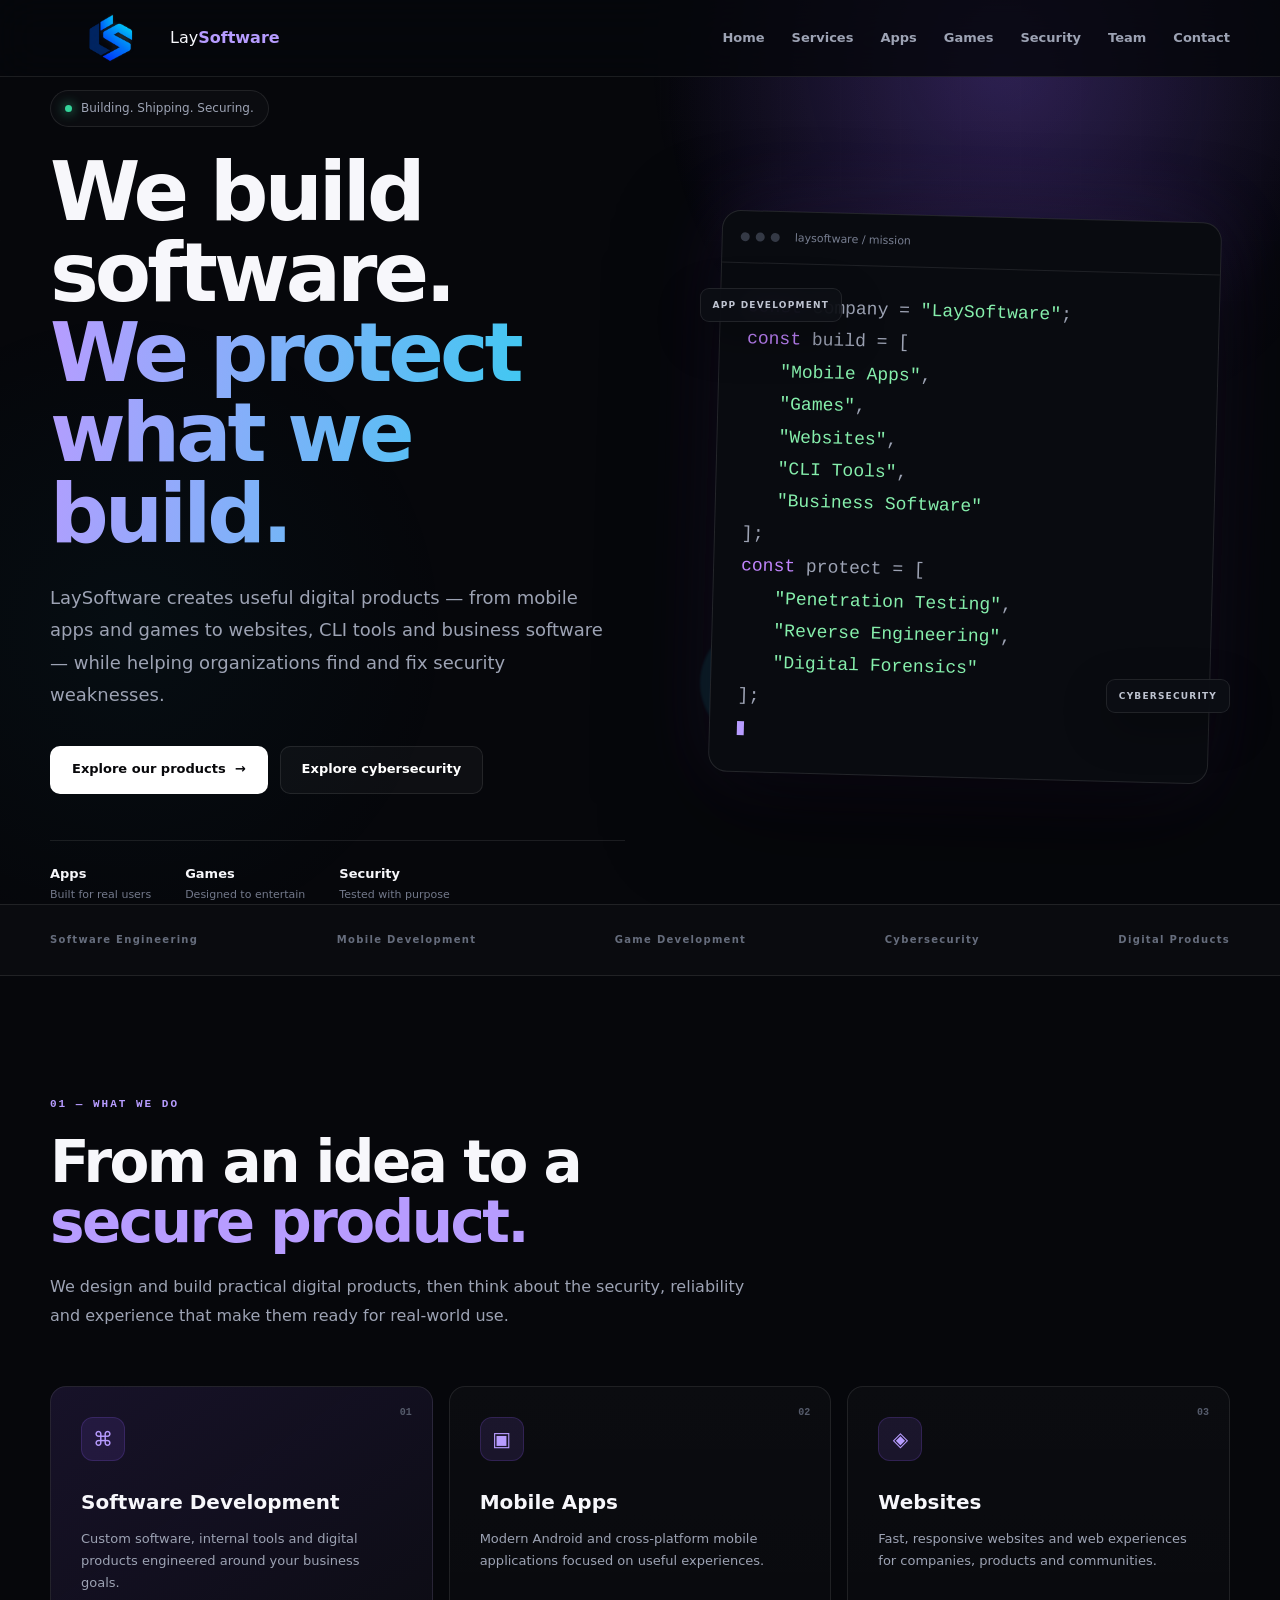
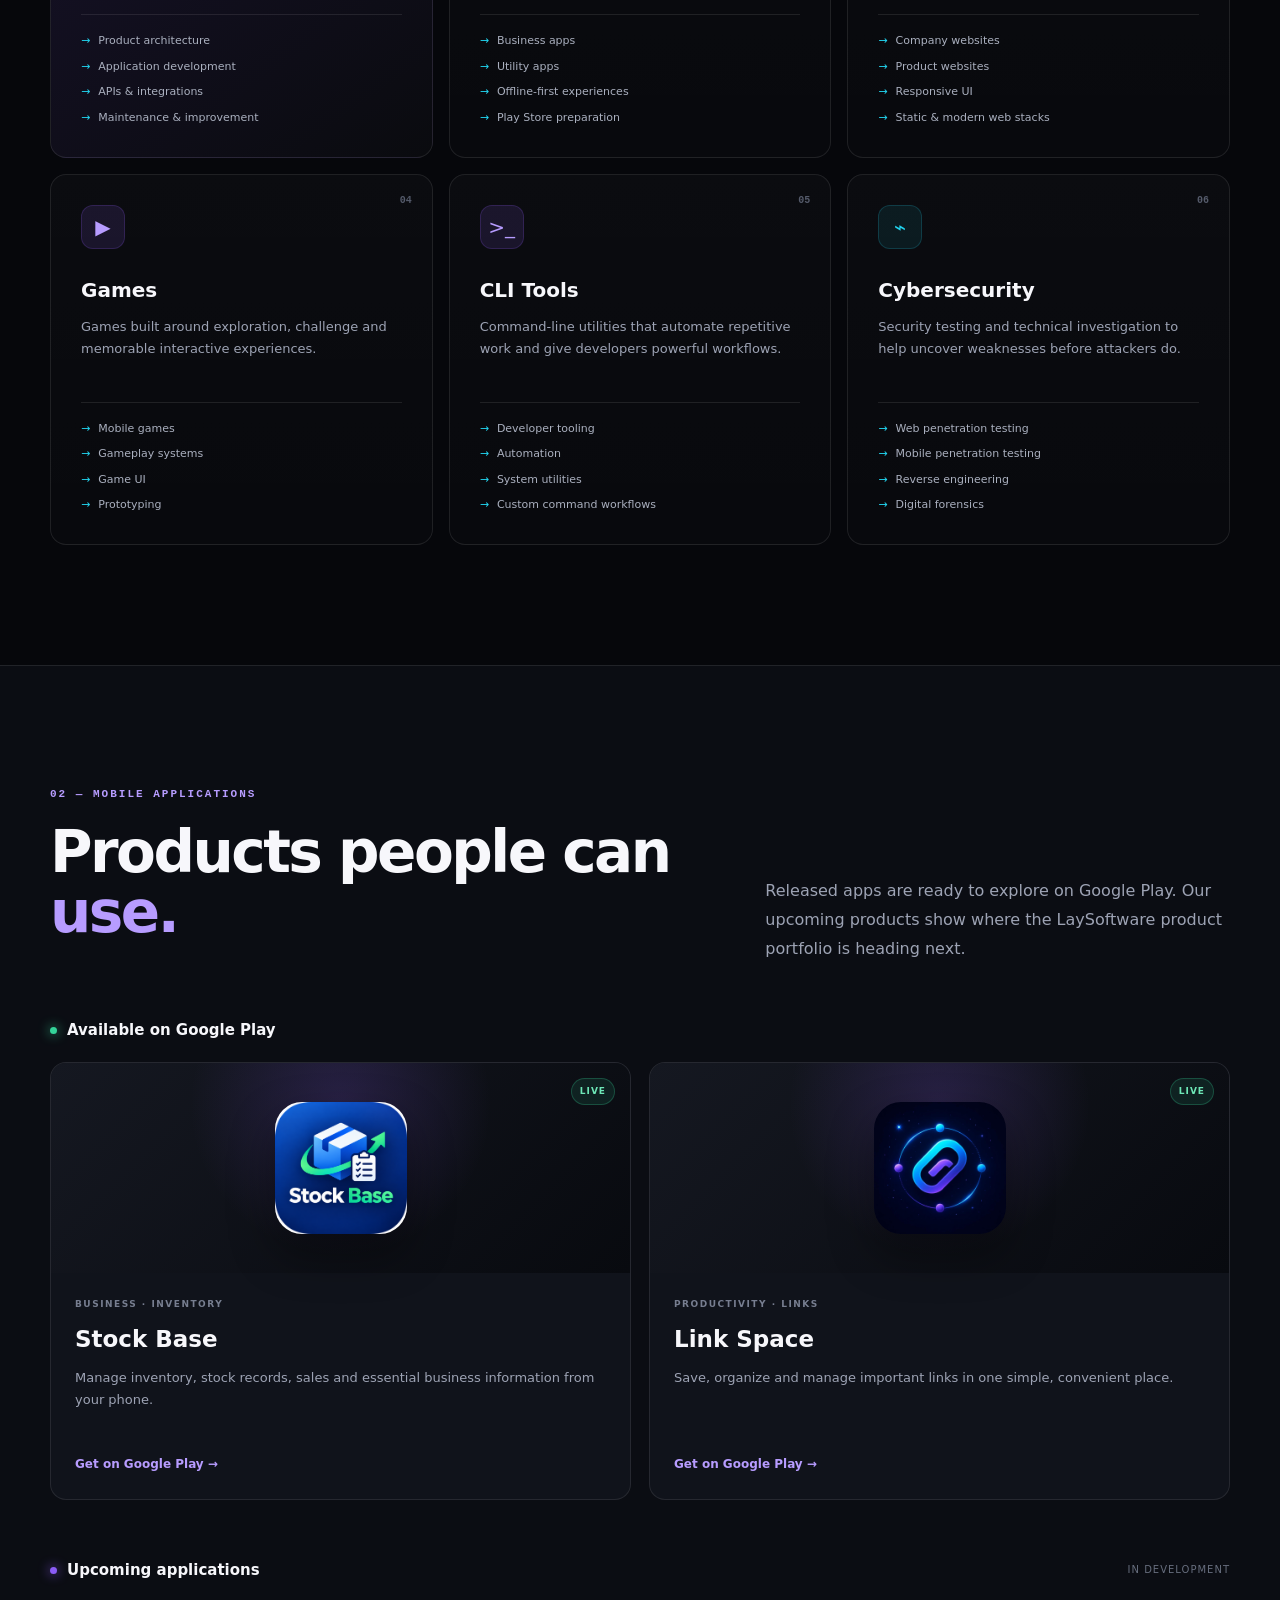
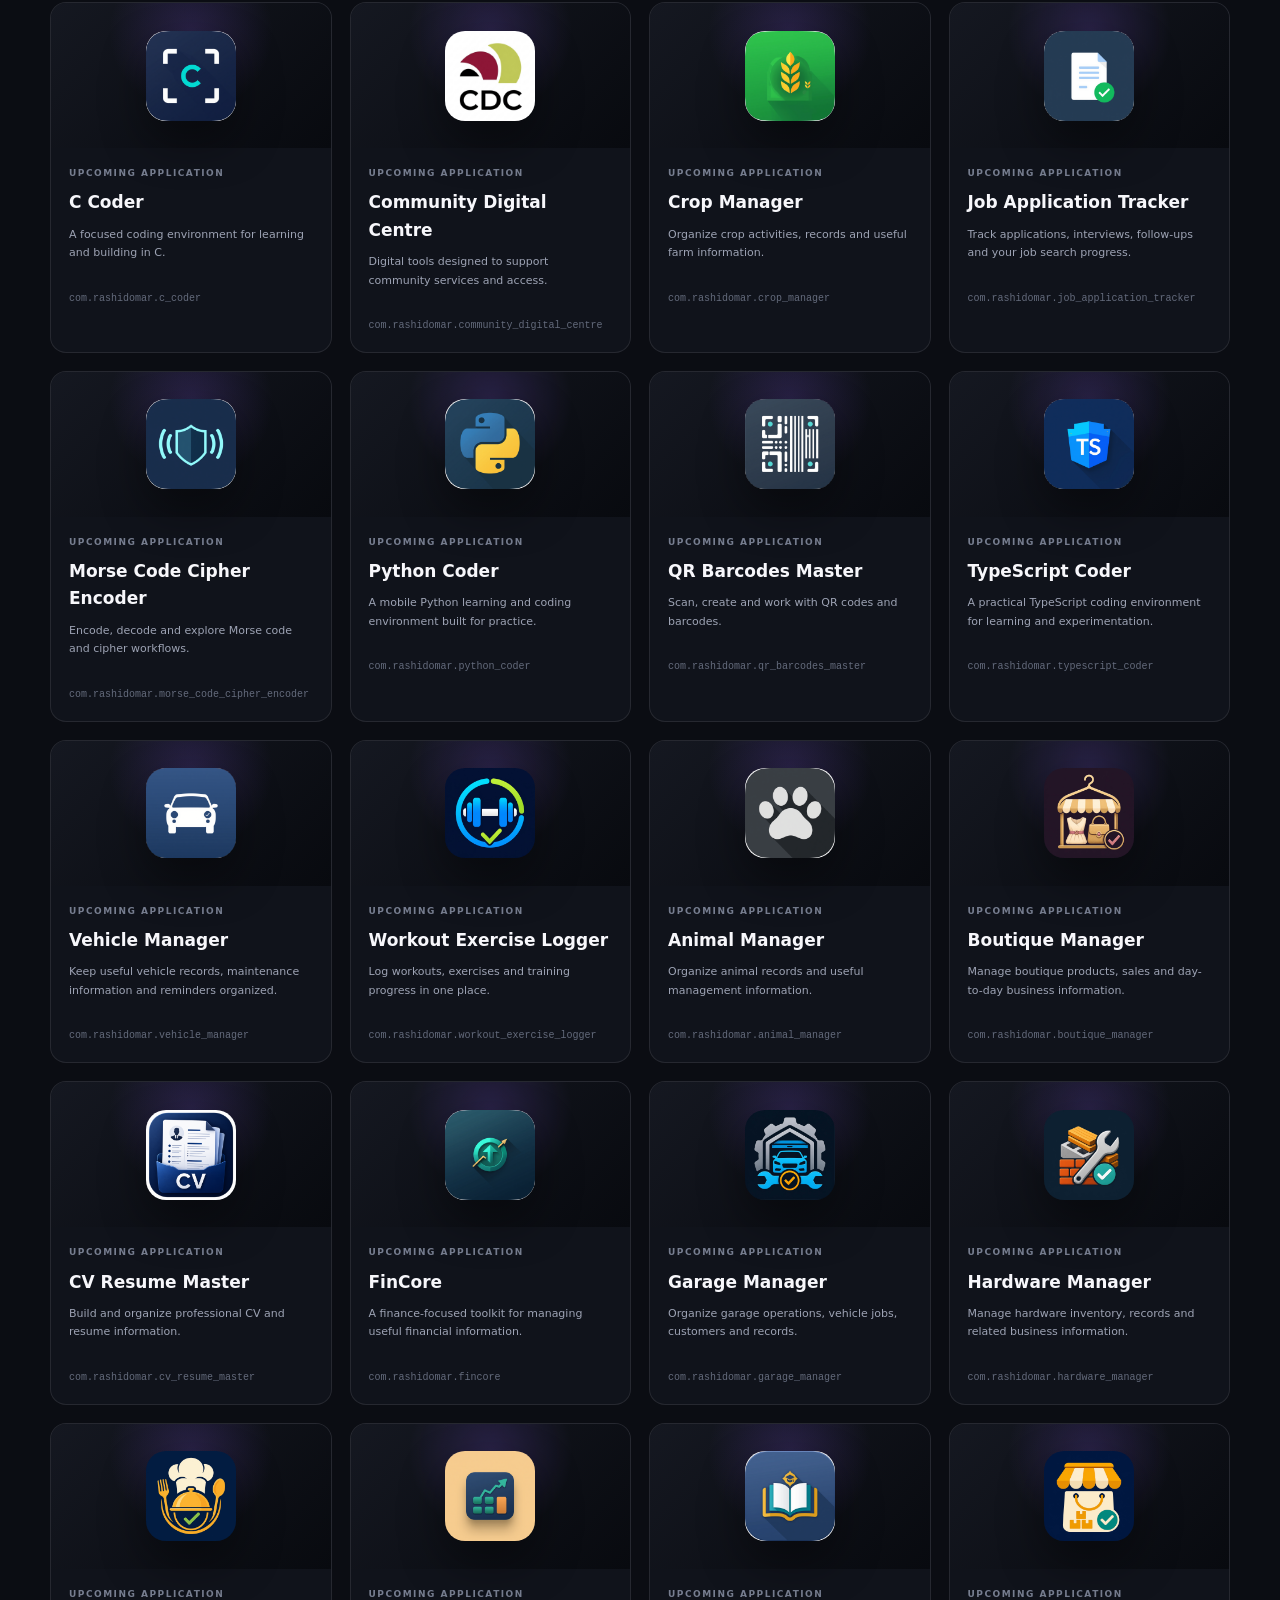
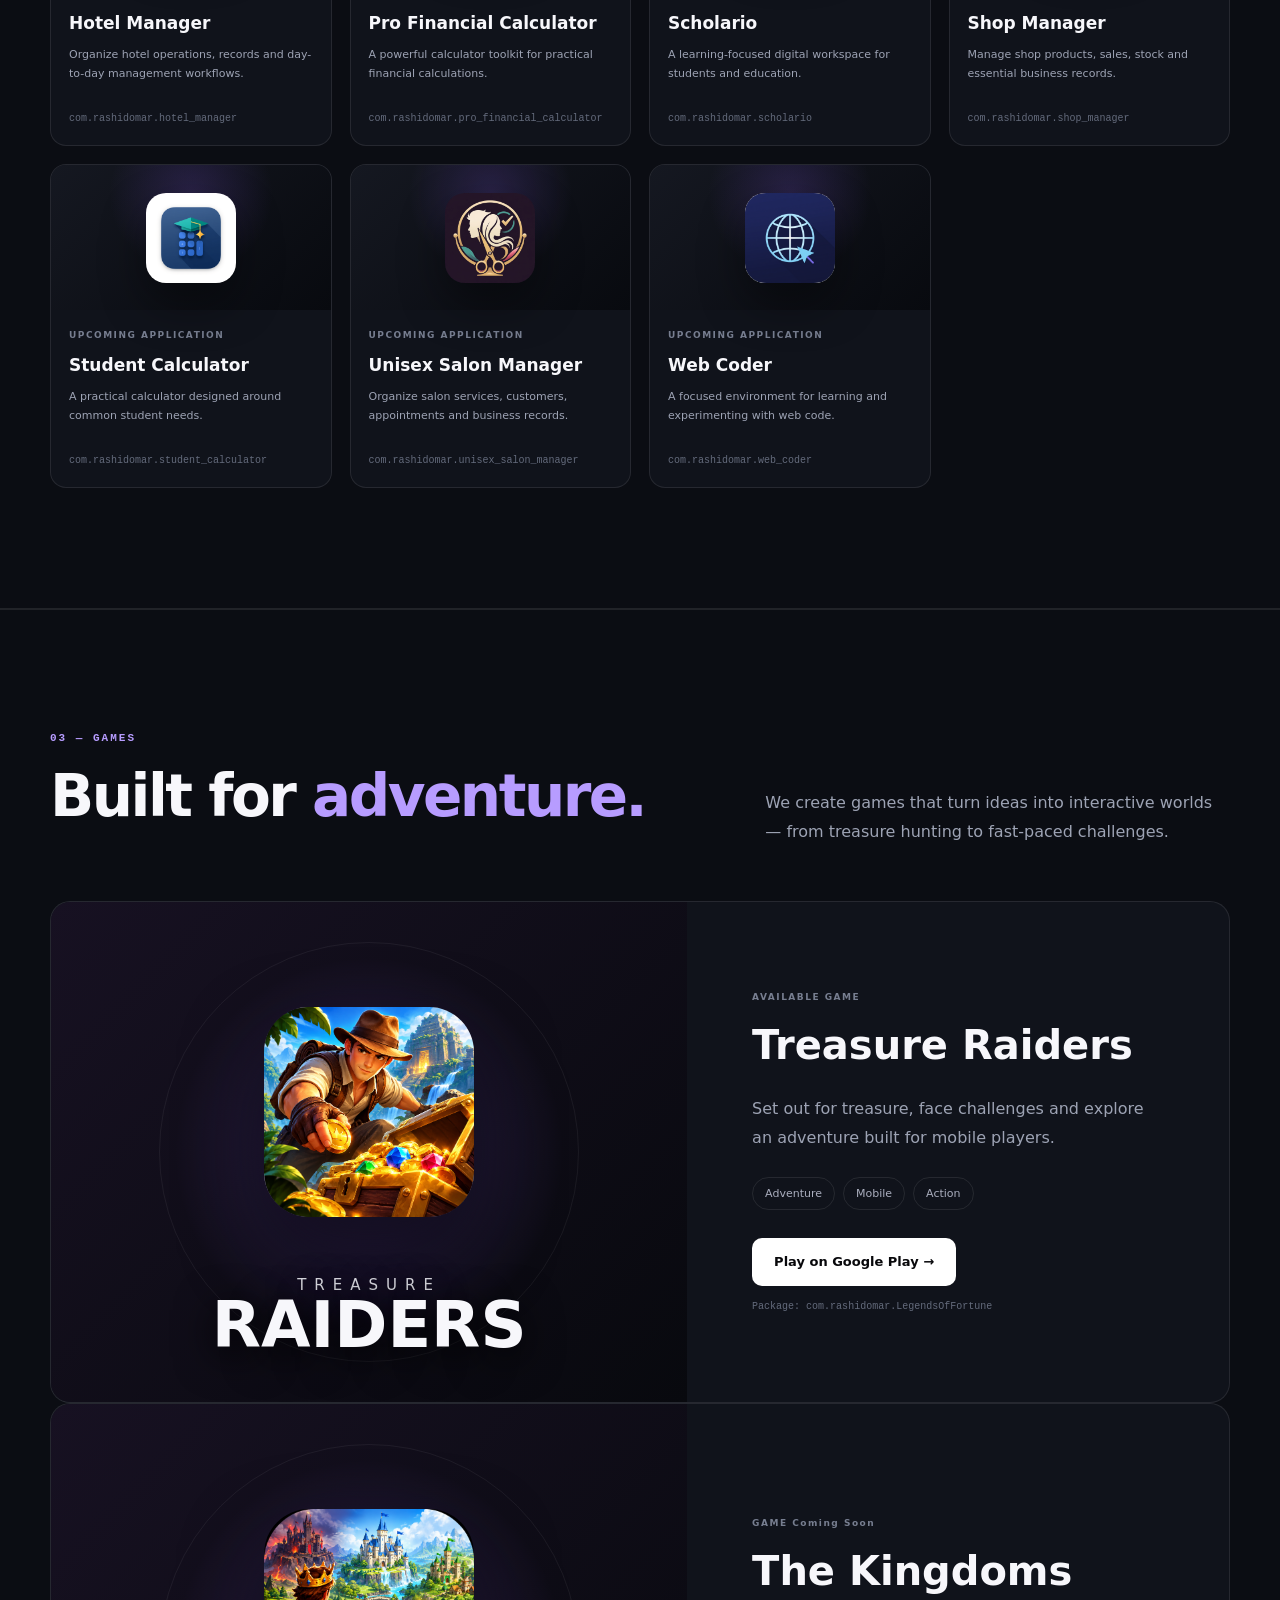
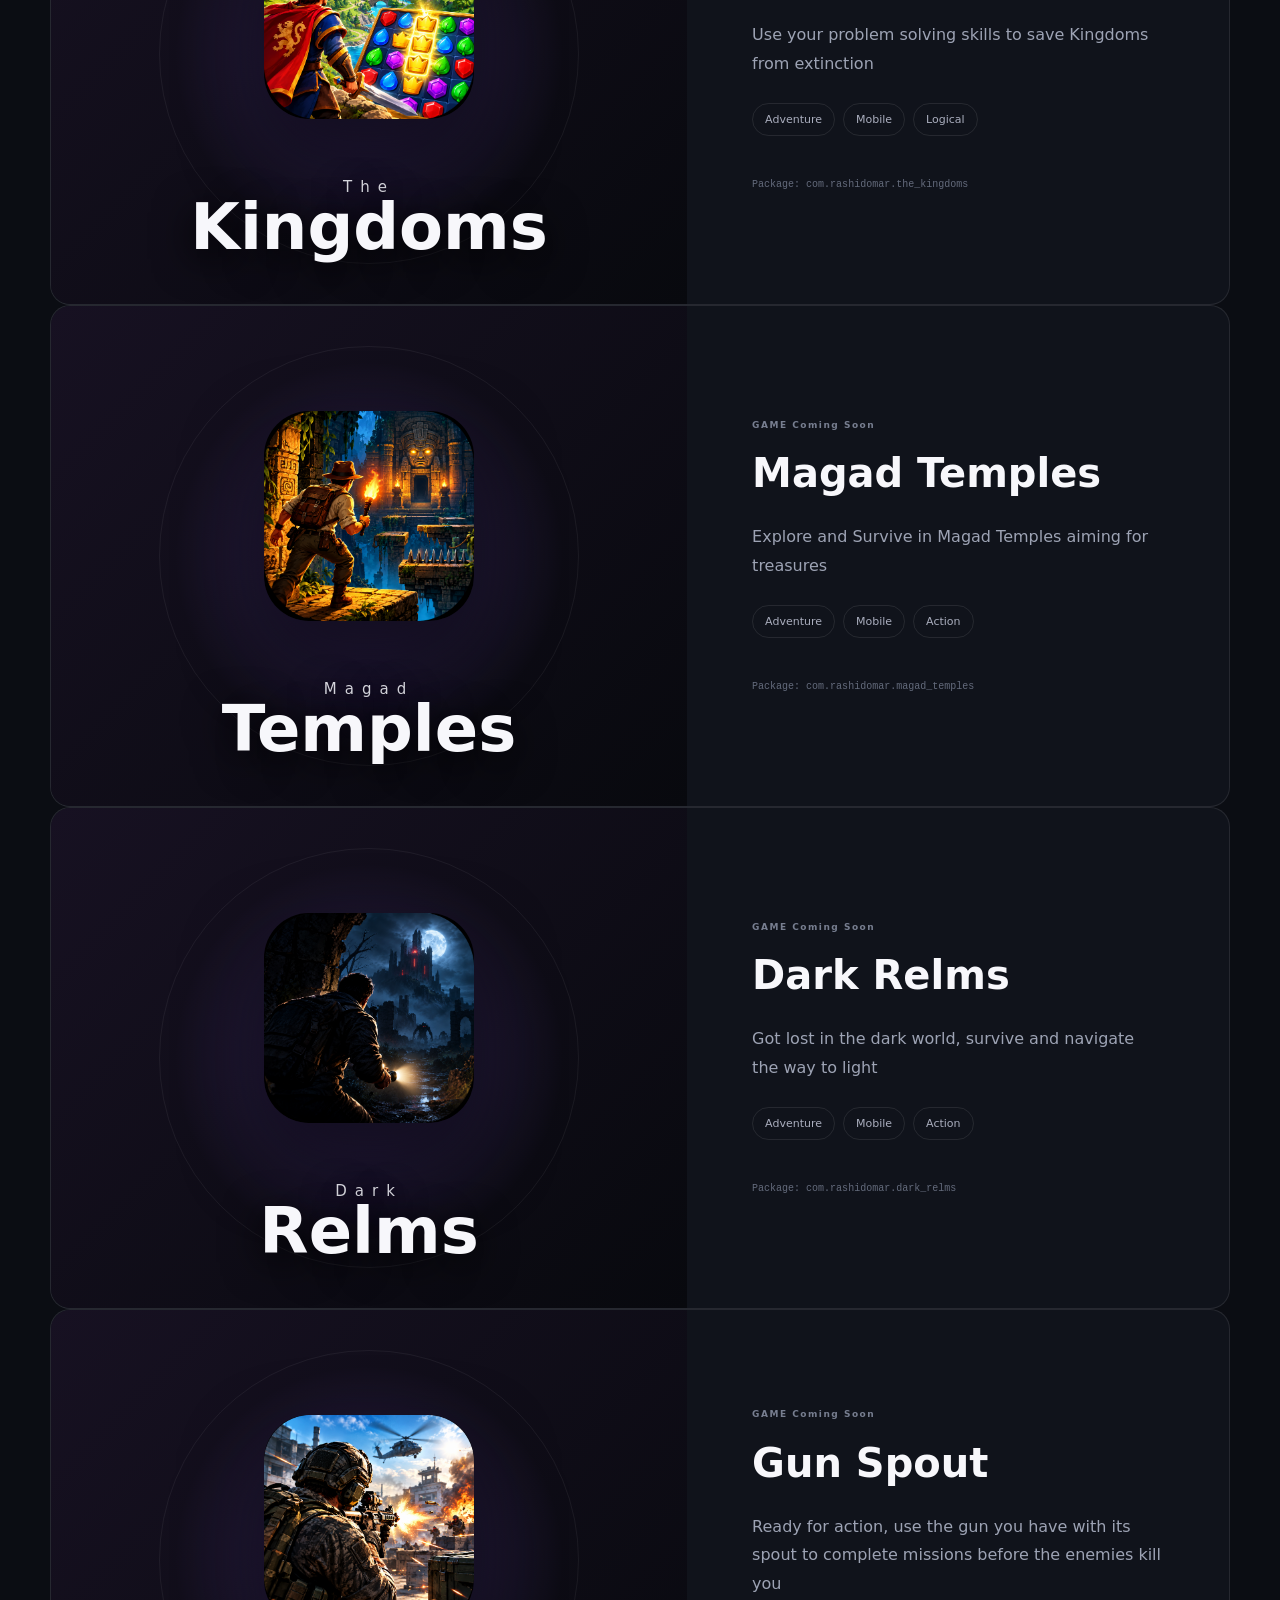
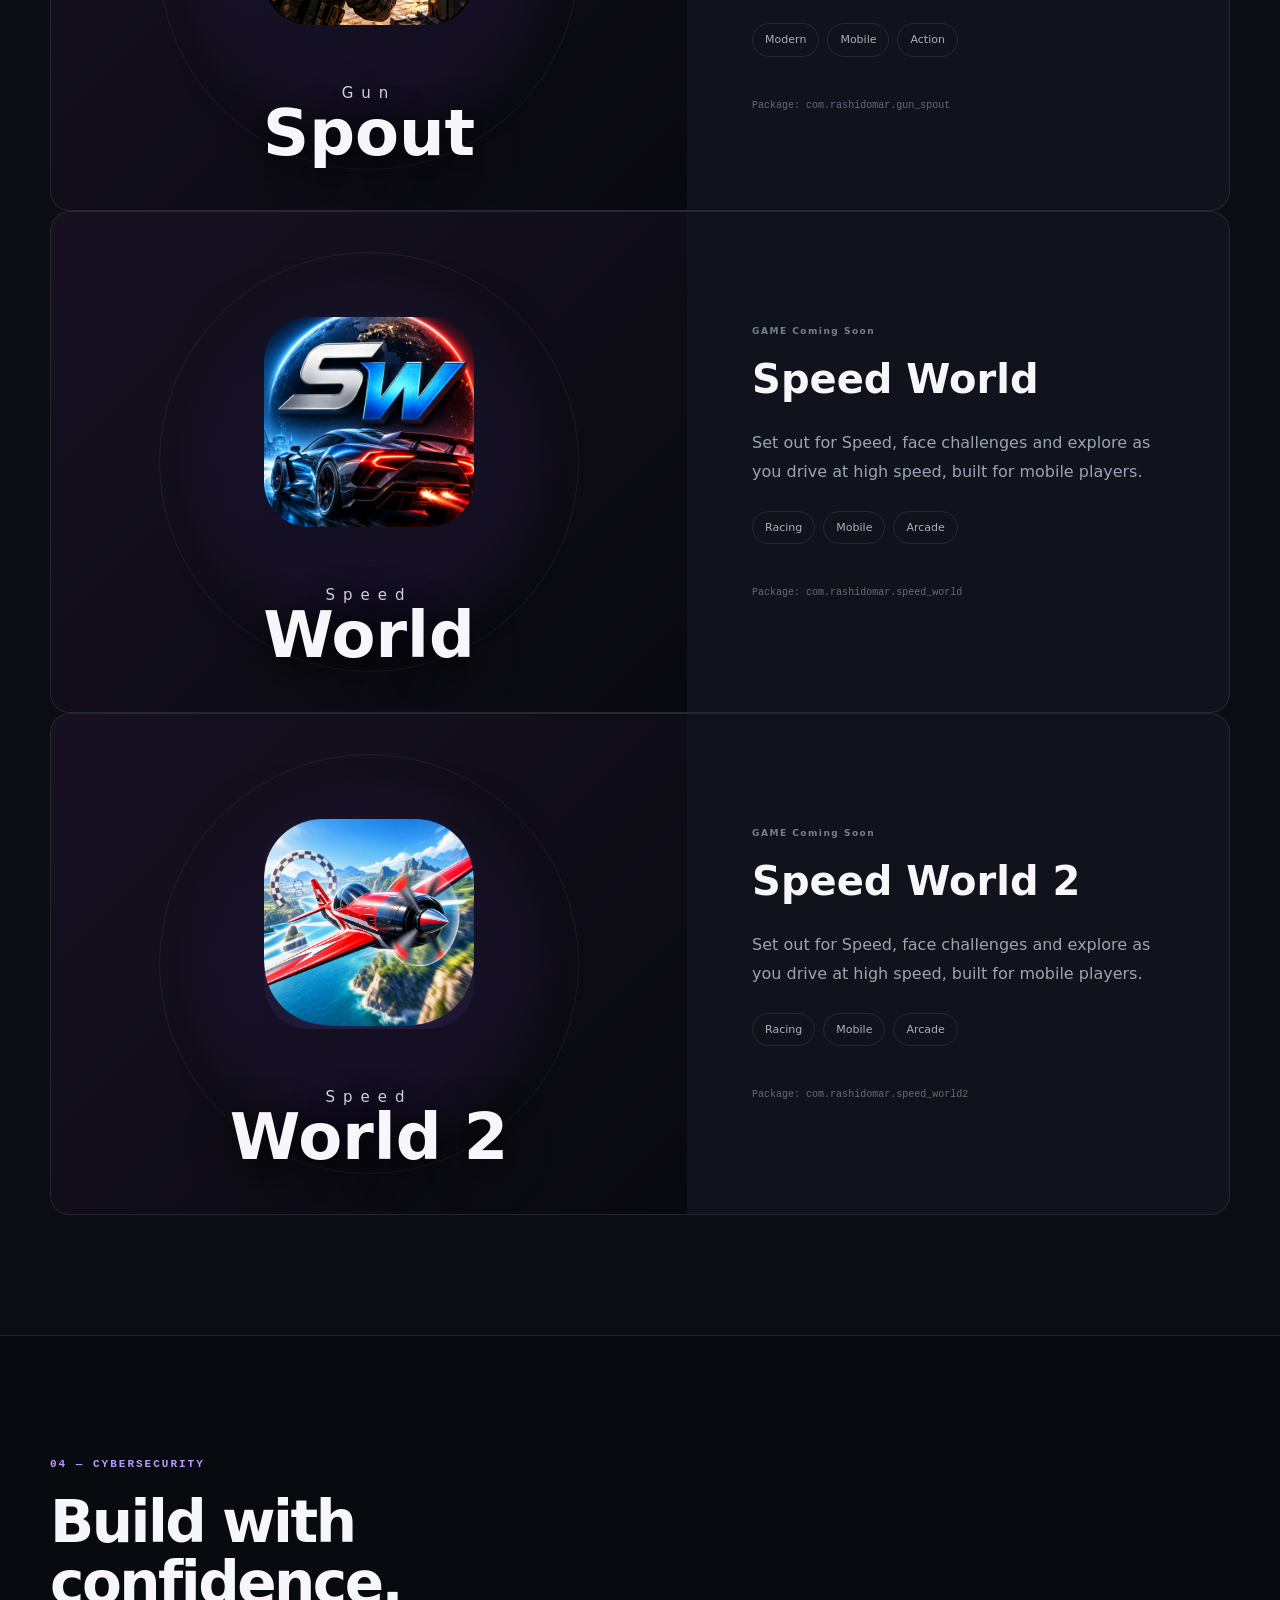
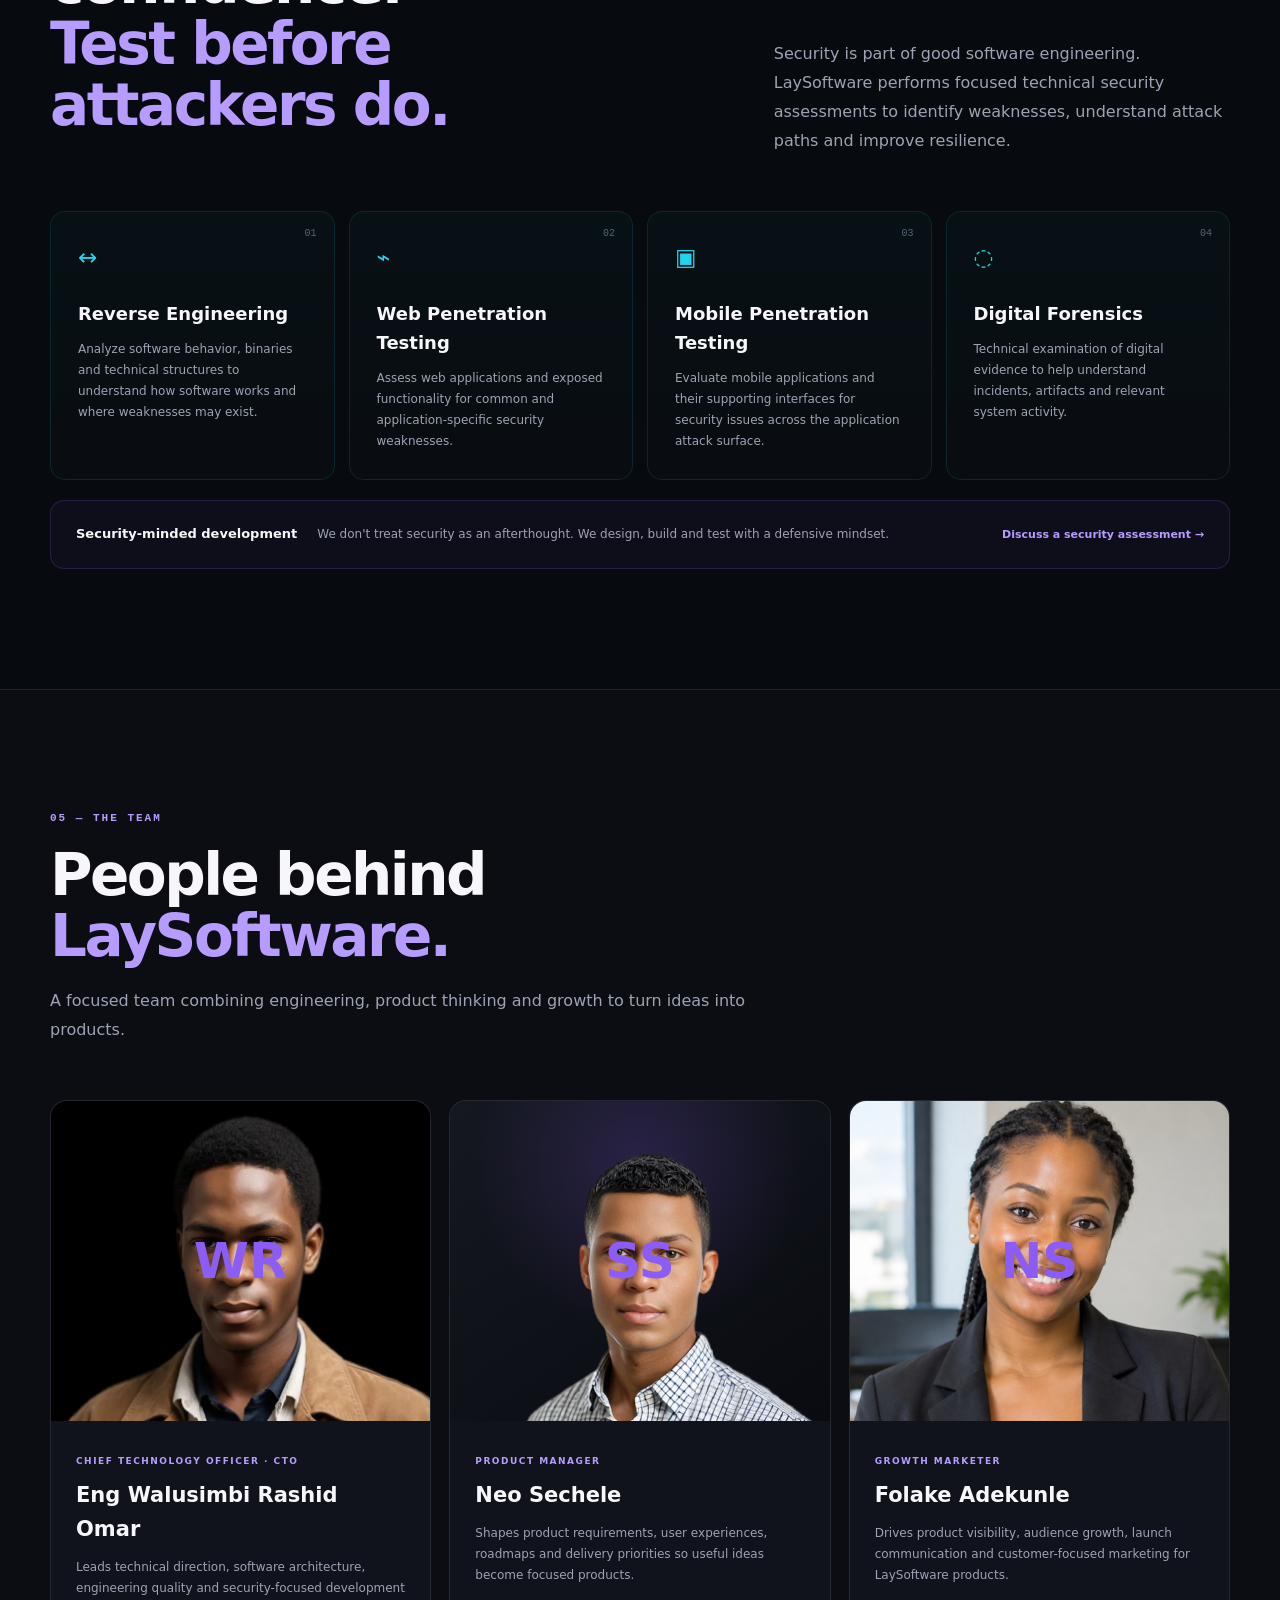
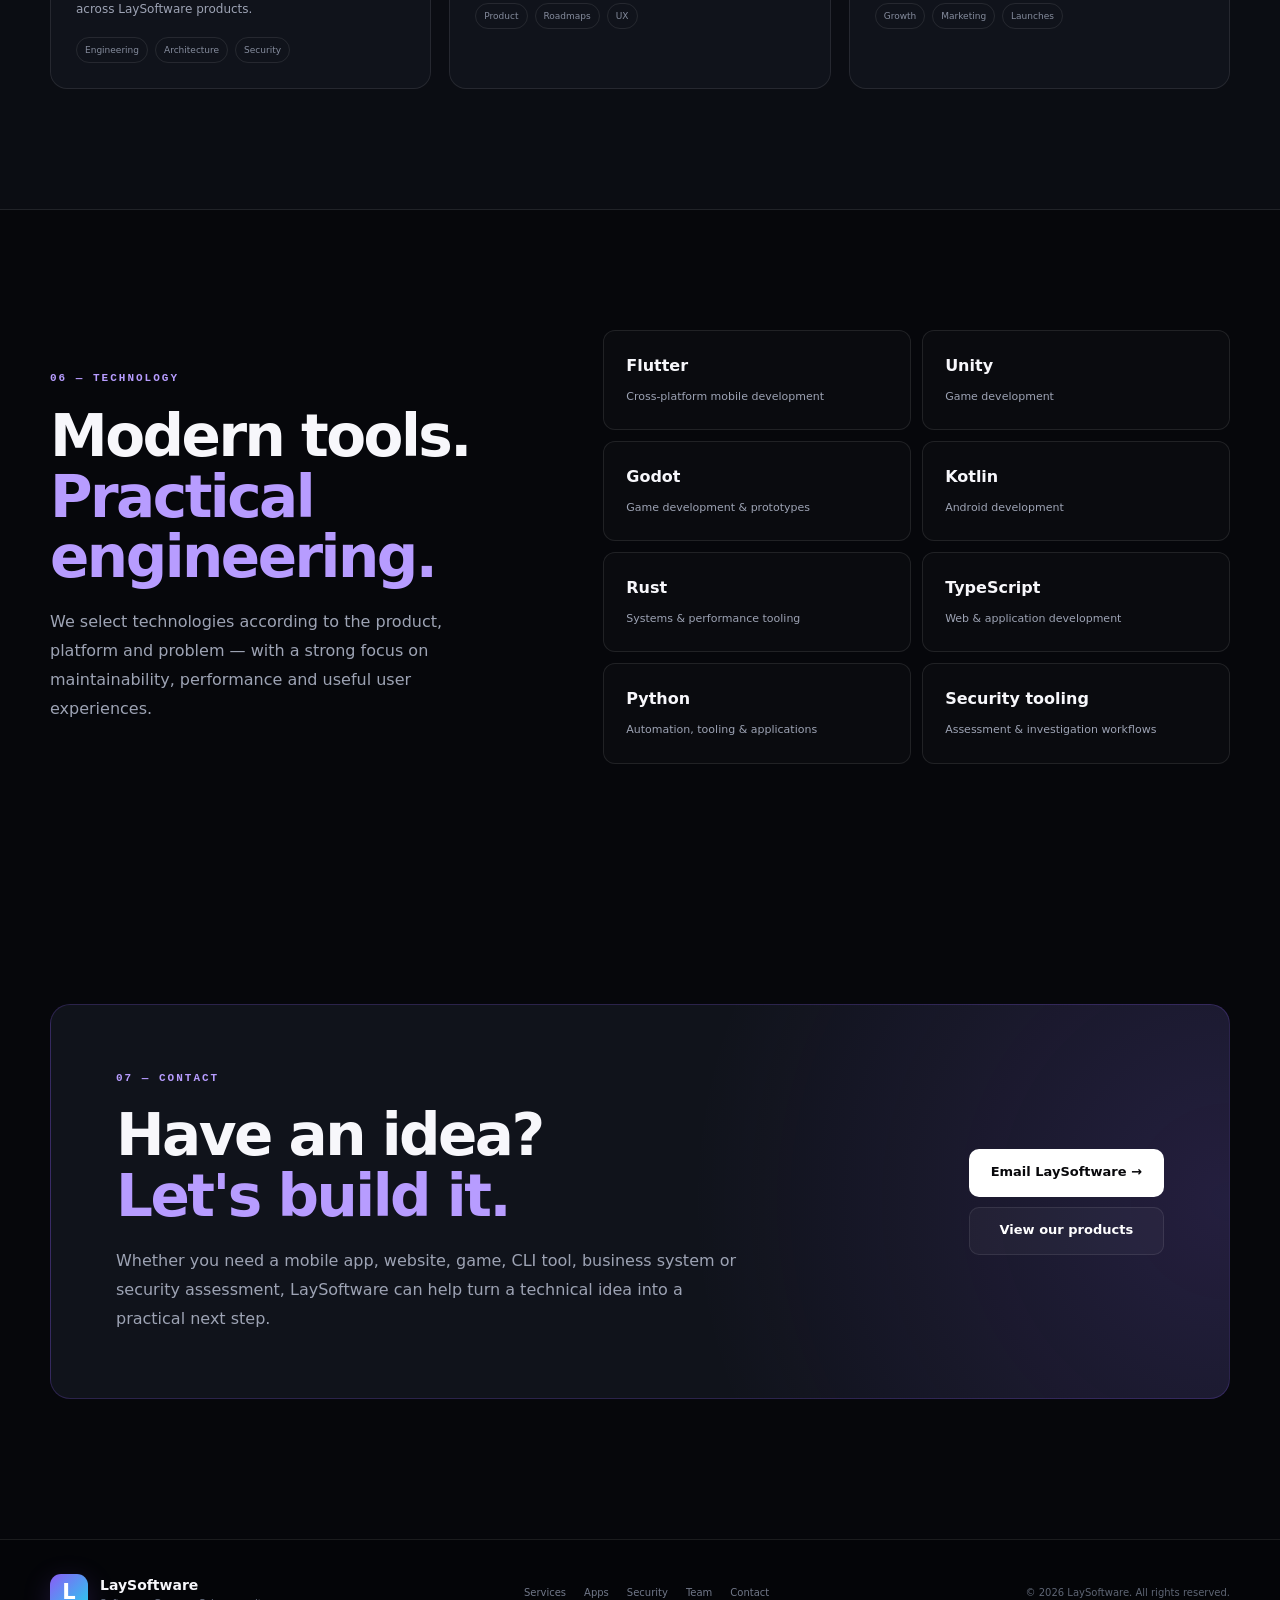
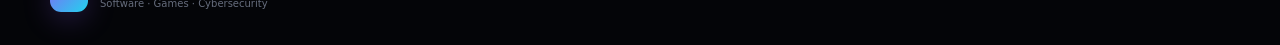
==== commit 8dc3e866: "Update index.html" ====
--- a/index.html
+++ b/index.html
@@ -715,7 +715,7 @@
               </div>
               <div class="team-content">
                 <span class="team-role">PRODUCT MANAGER</span>
-                <h3>Ssenoga Shafick</h3>
+                <h3>Neo Sechele</h3>
                 <p>
                   Shapes product requirements, user experiences, roadmaps and
                   delivery priorities so useful ideas become focused products.
@@ -735,7 +735,7 @@
               </div>
               <div class="team-content">
                 <span class="team-role">GROWTH MARKETER</span>
-                <h3>Nakimuli Shirat</h3>
+                <h3>Folake Adekunle</h3>
                 <p>
                   Drives product visibility, audience growth, launch
                   communication and customer-focused marketing for LaySoftware
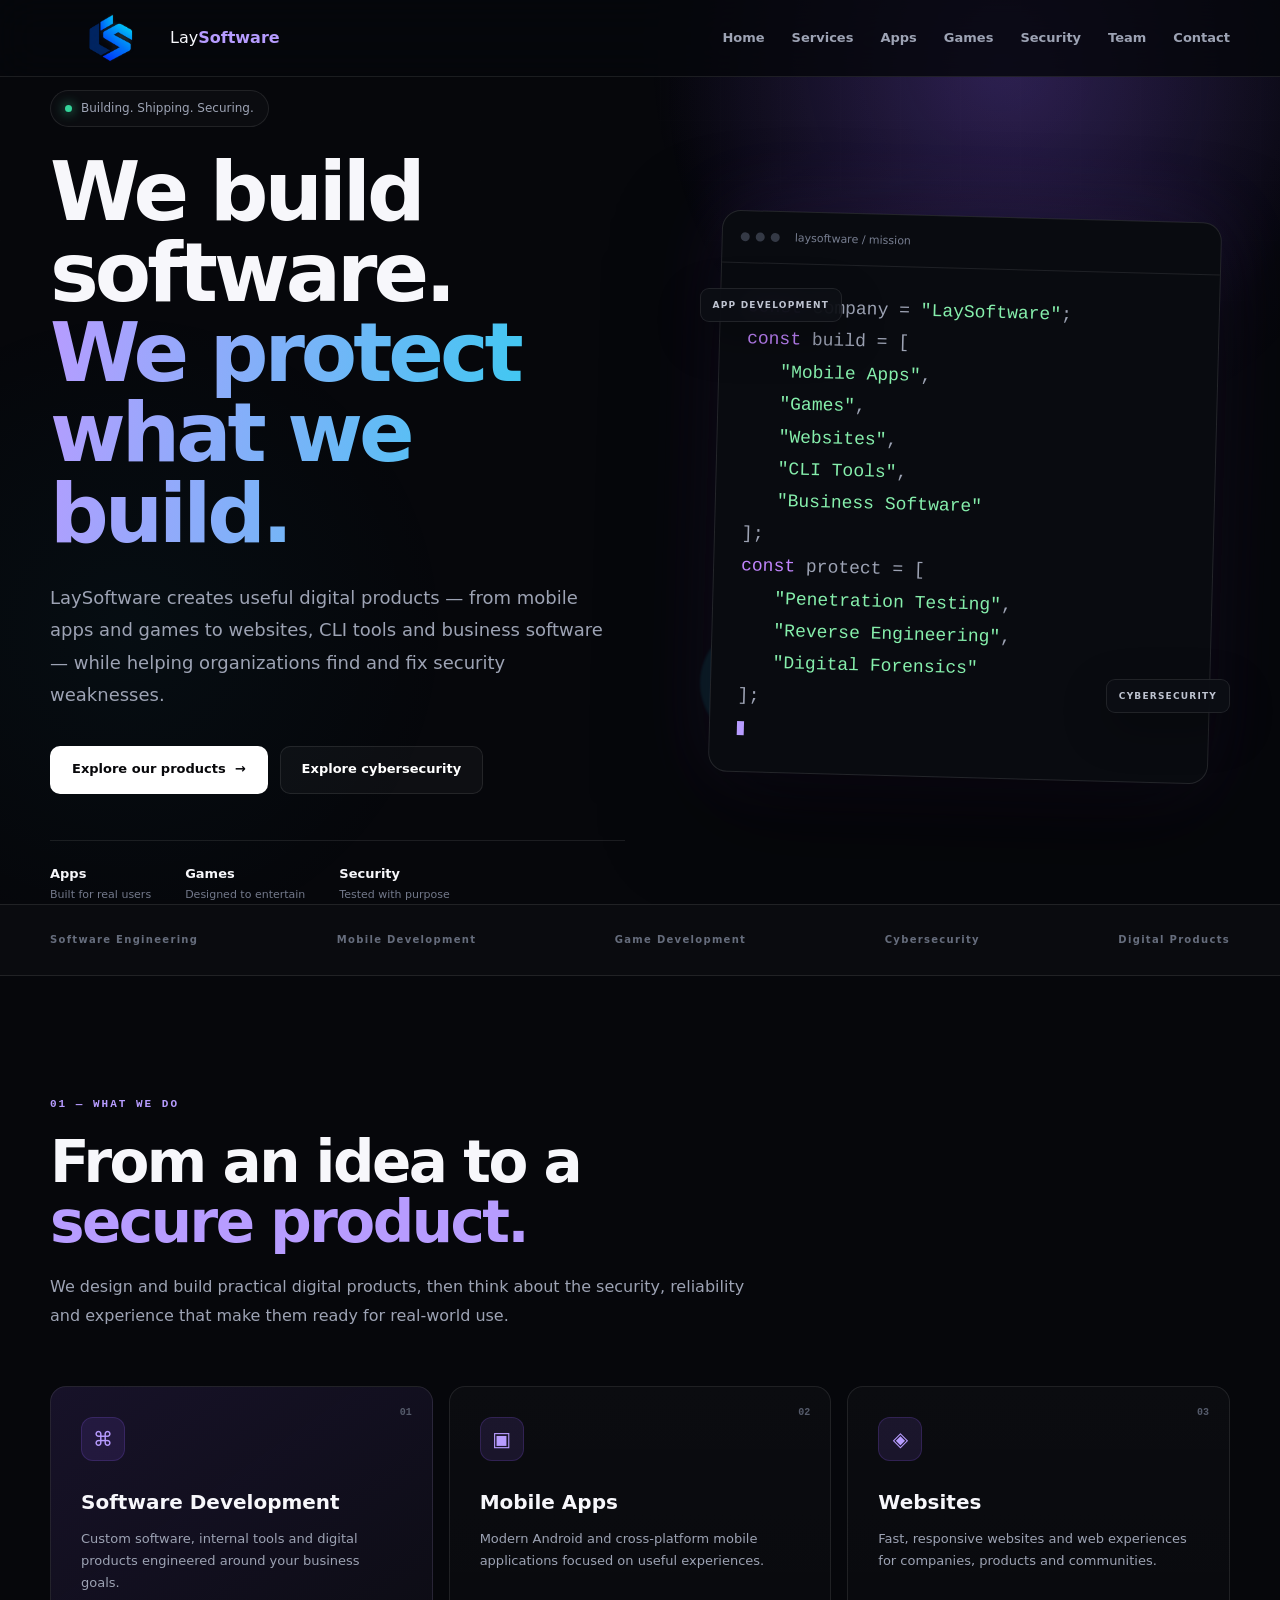
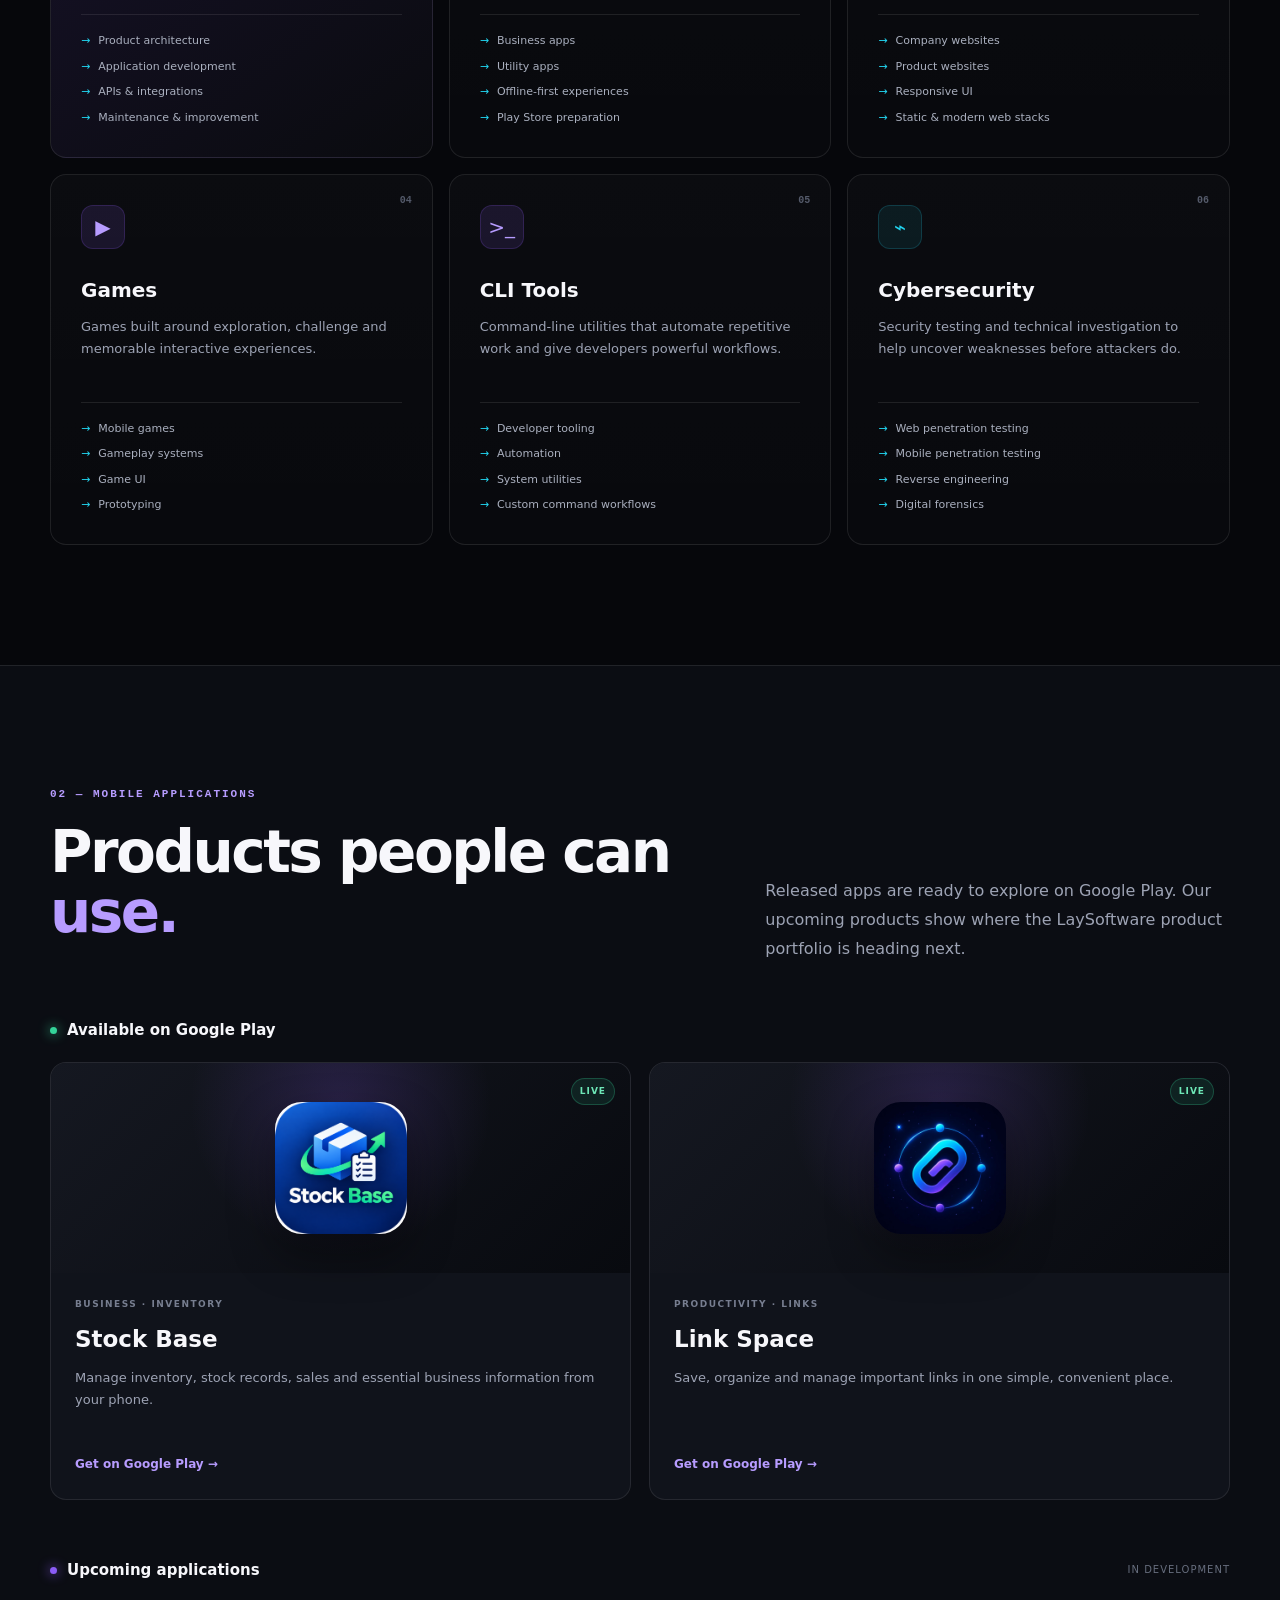
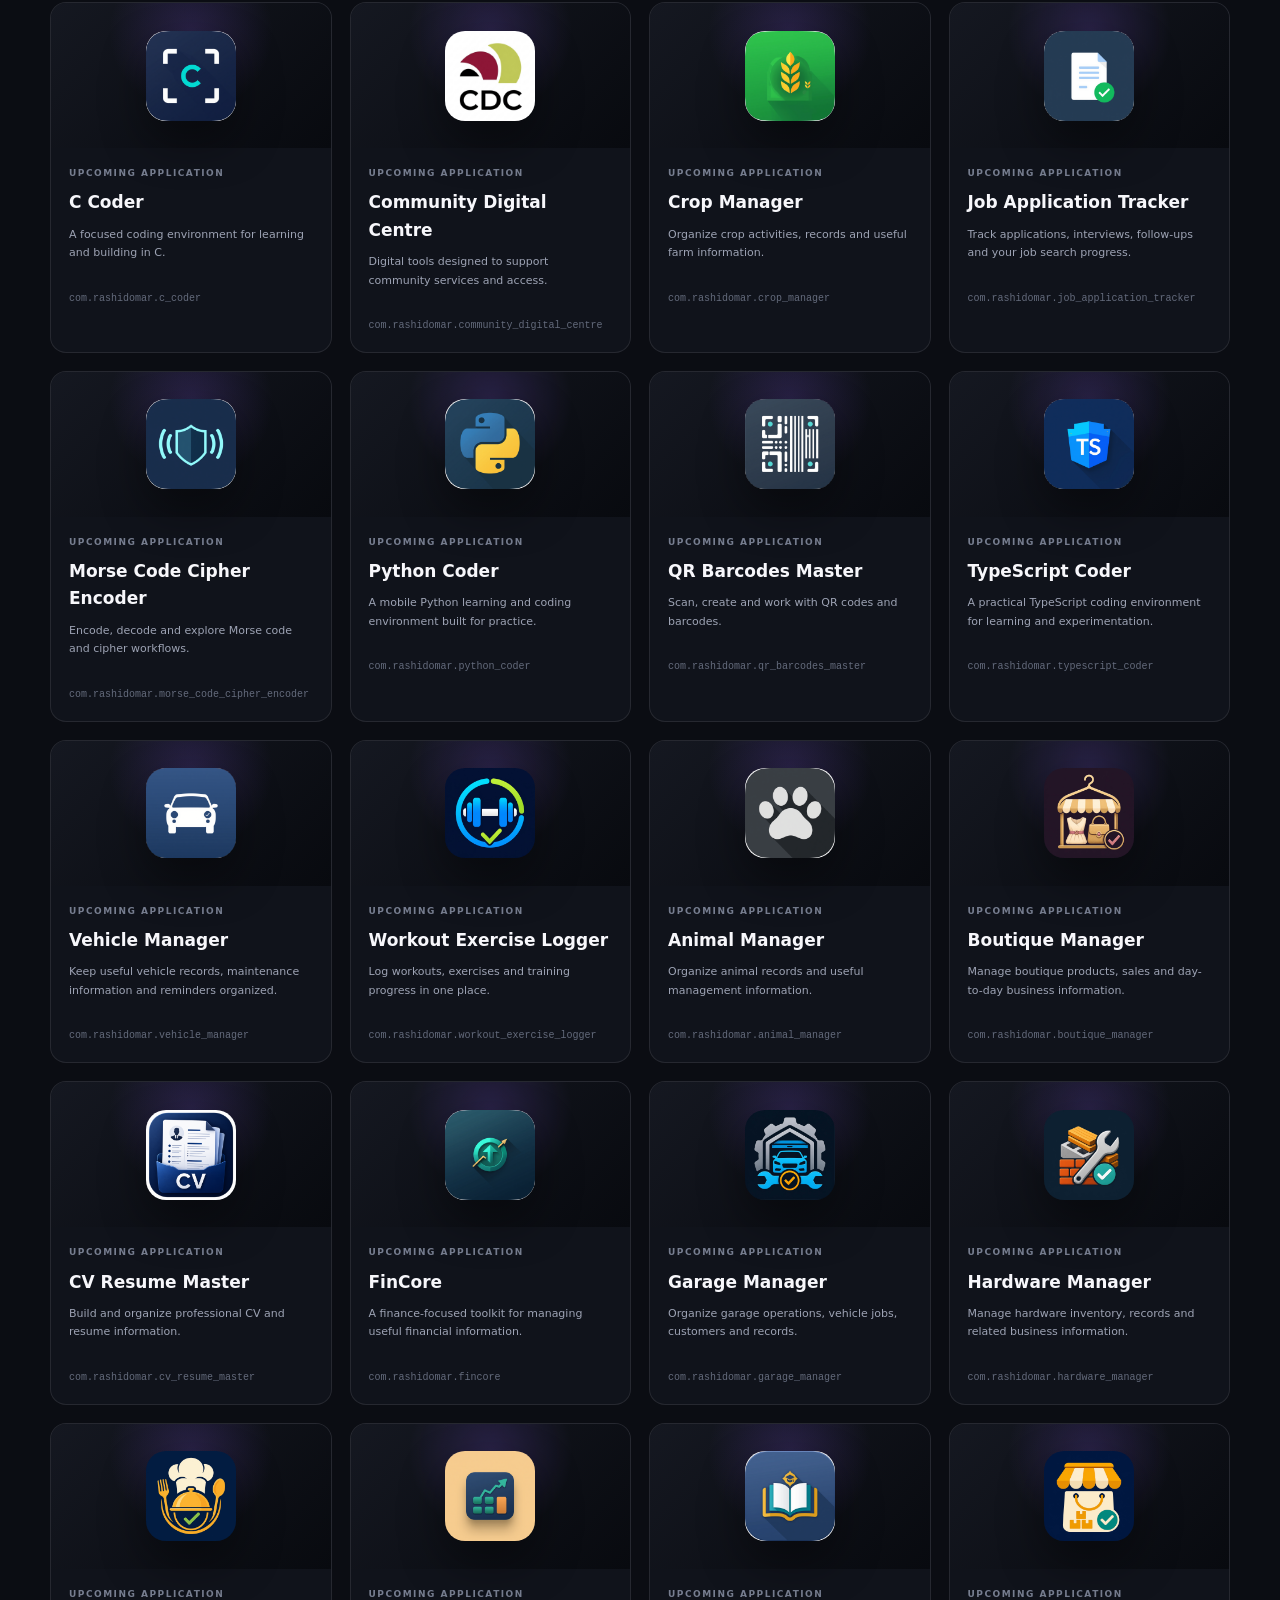
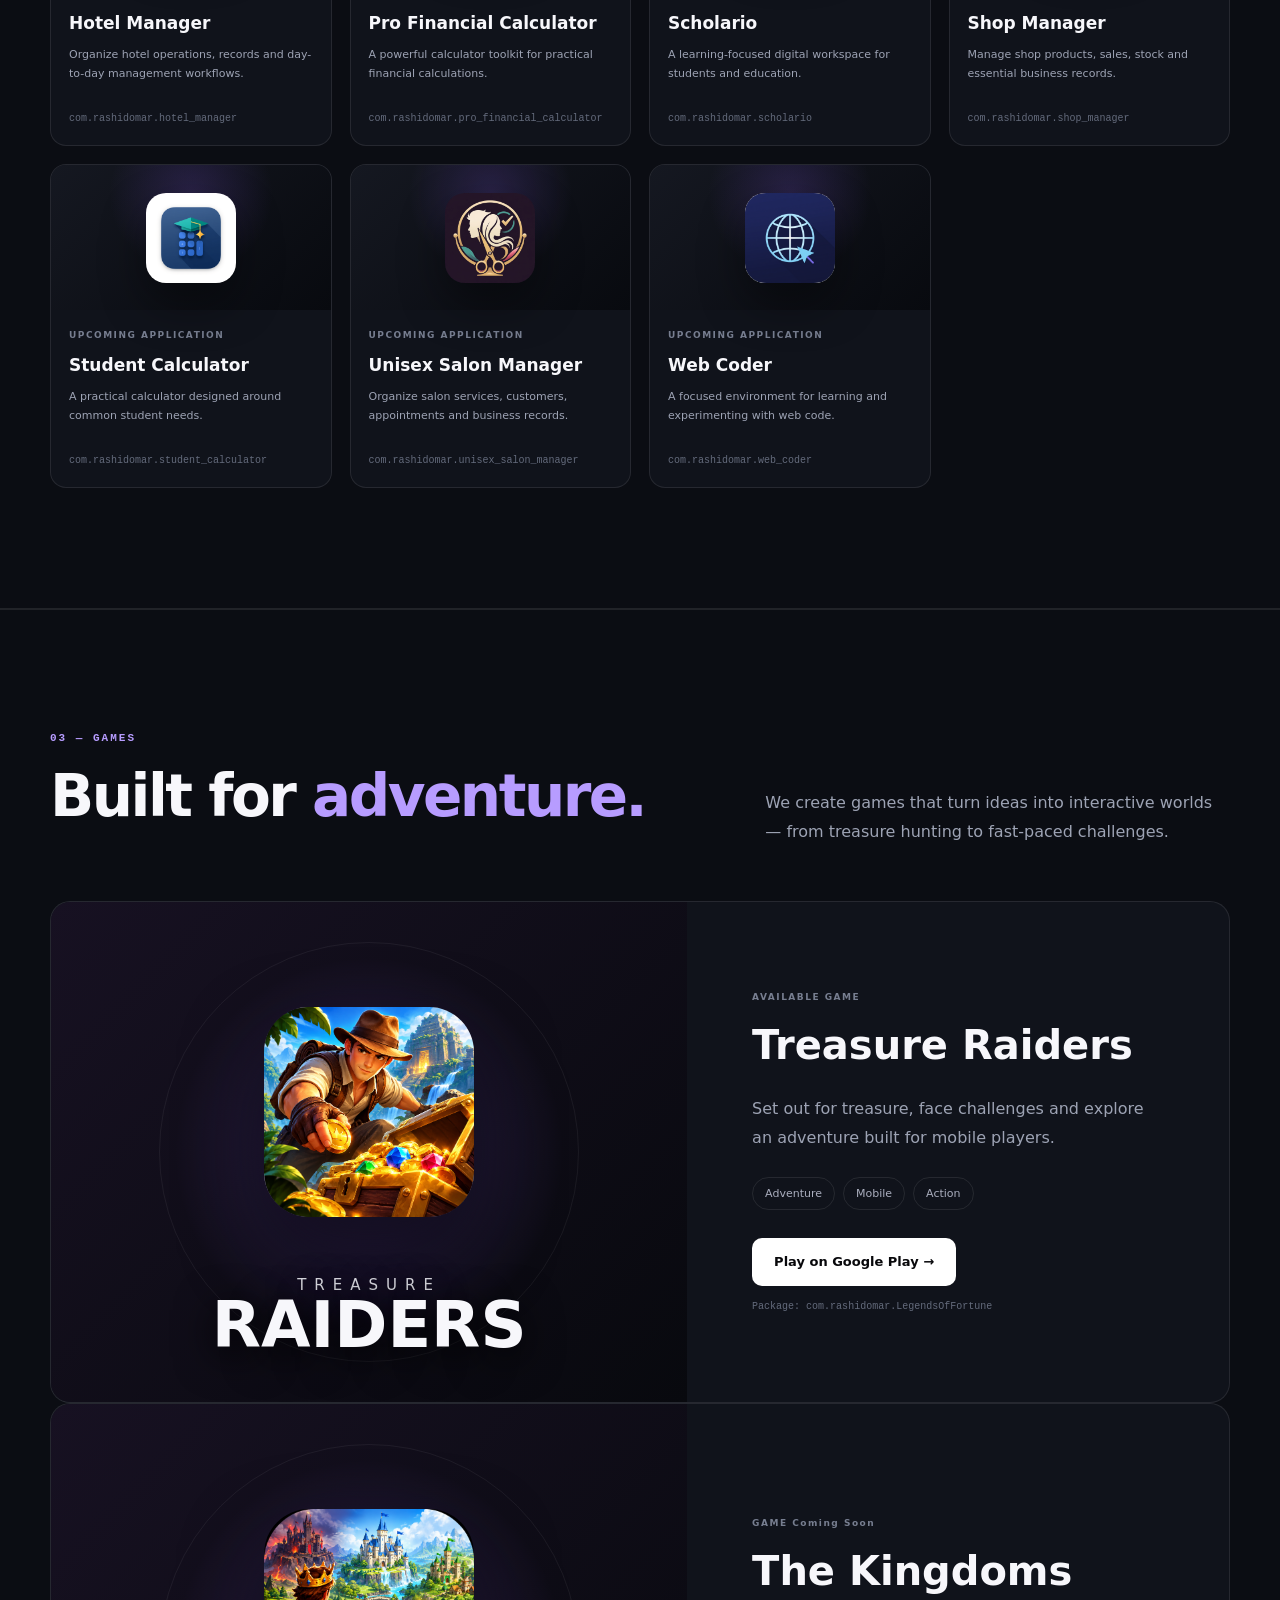
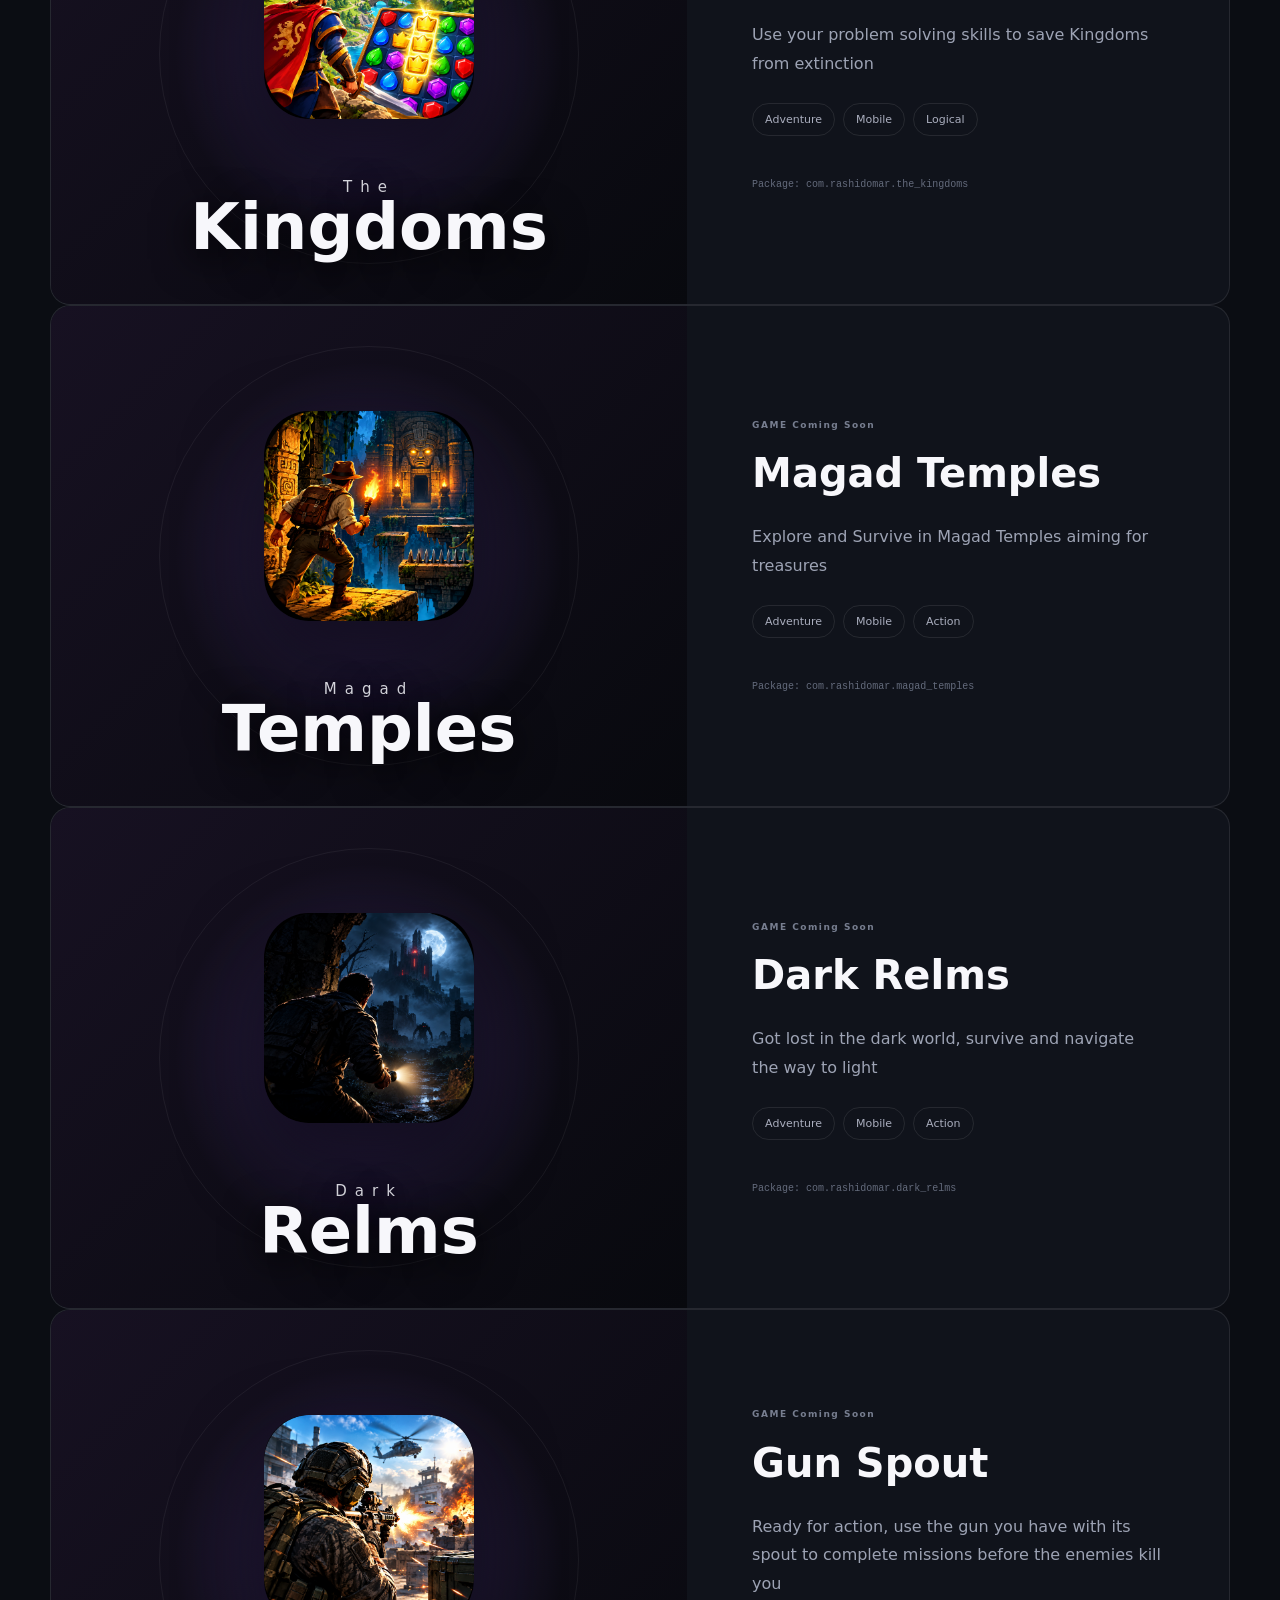
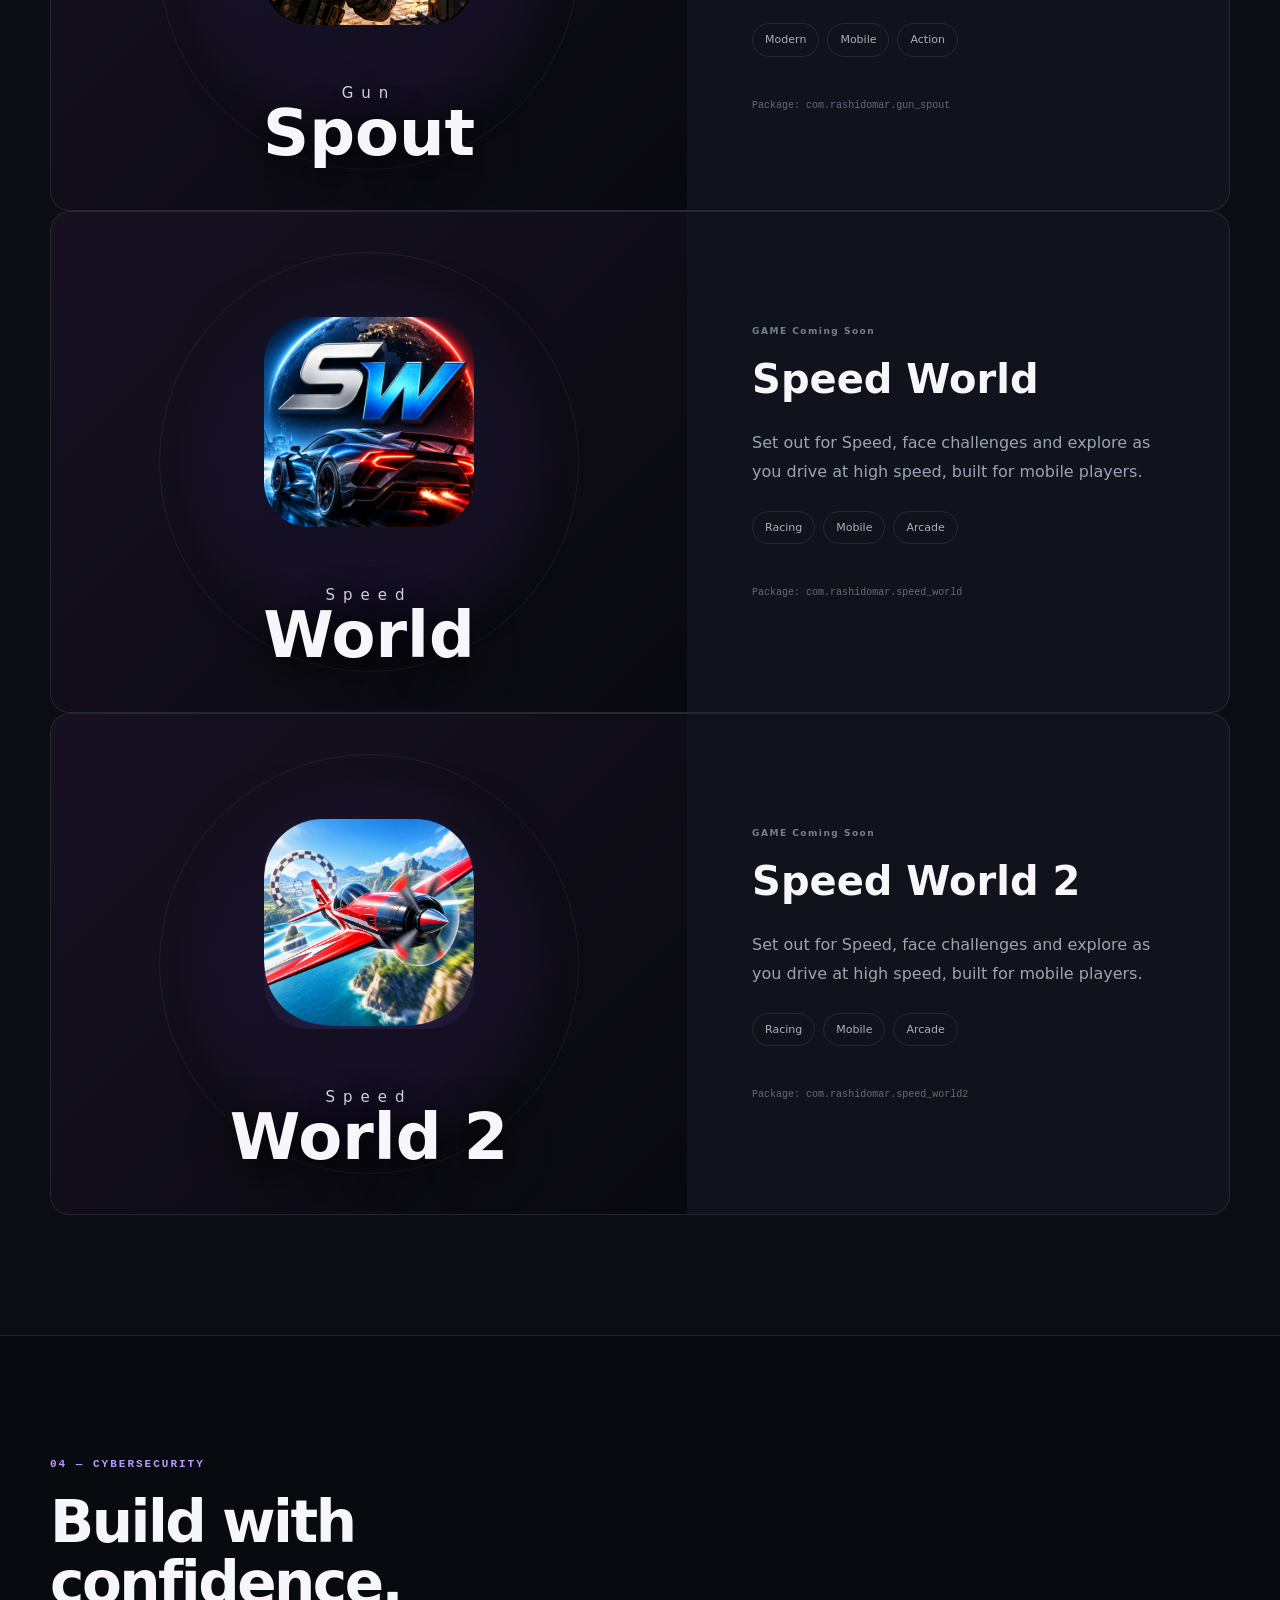
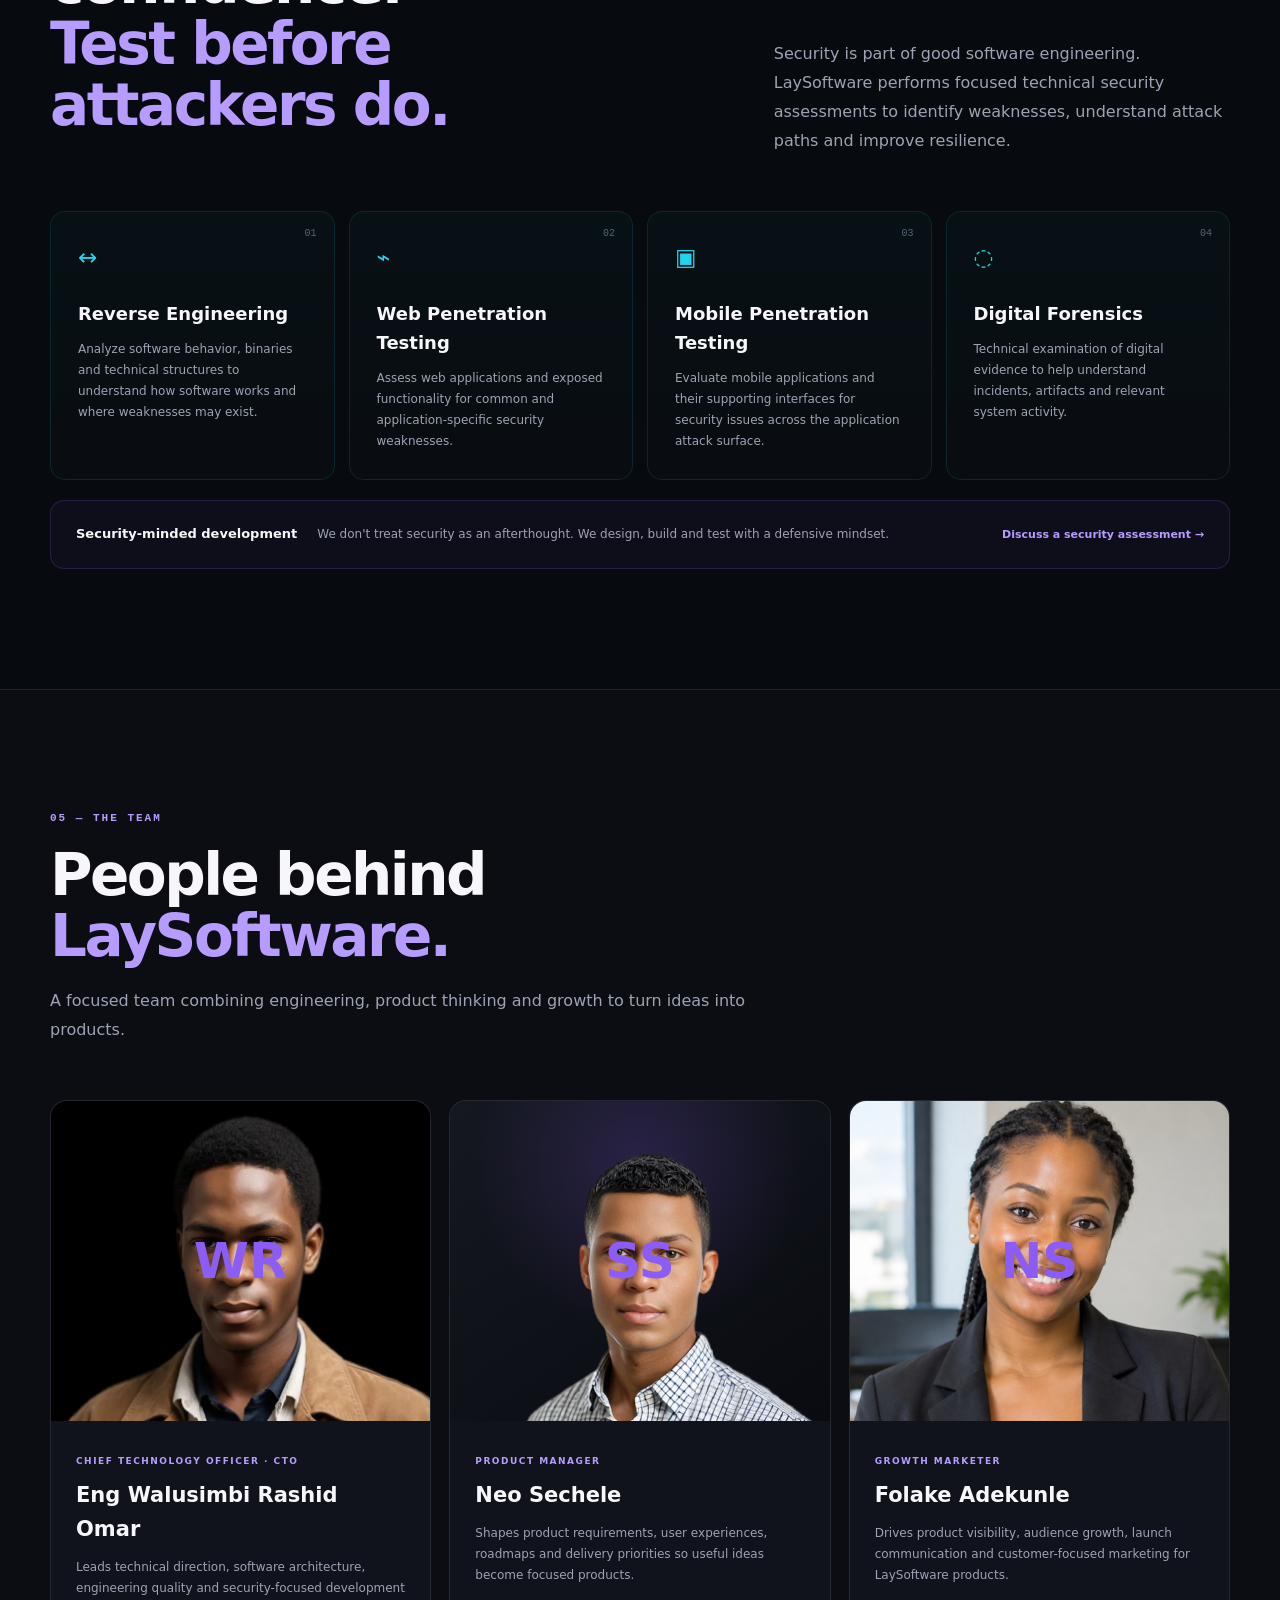
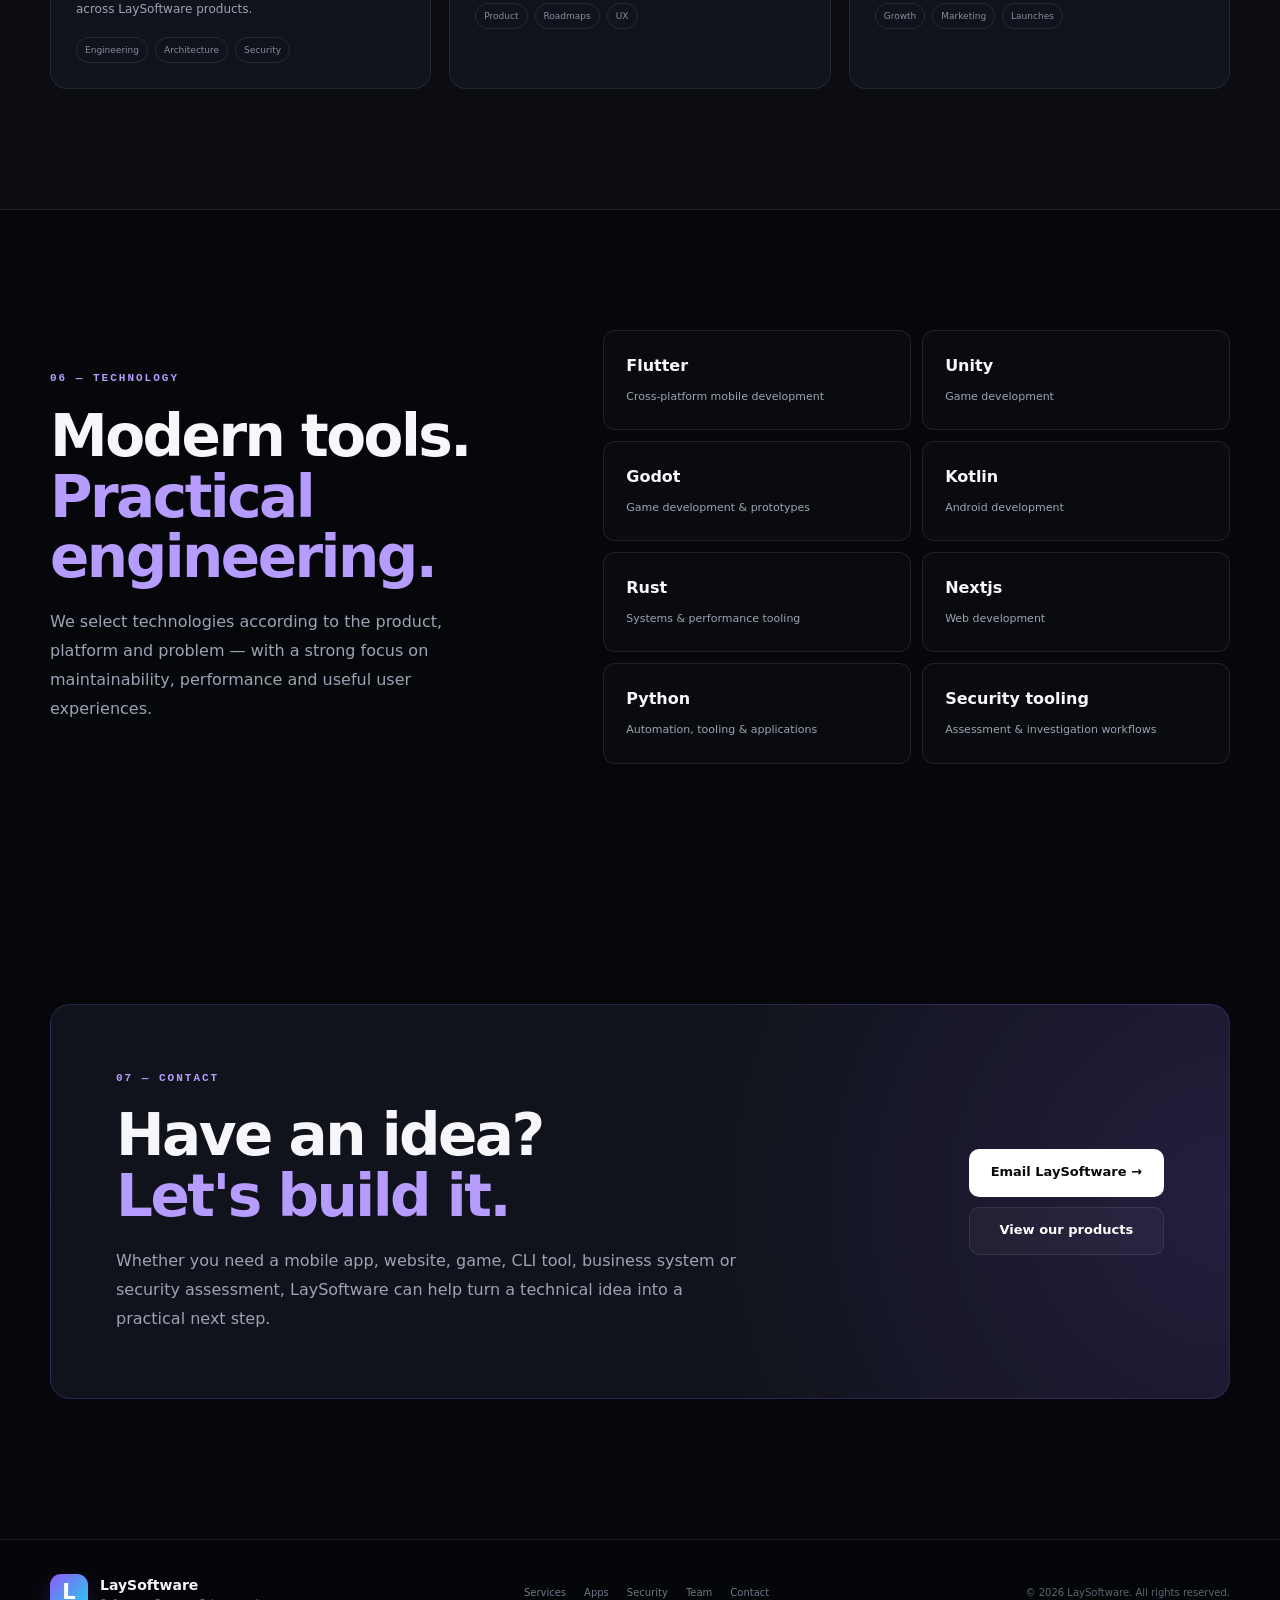
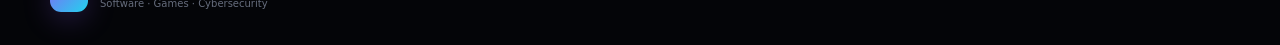
==== commit c94cdde8: "Update index.html" ====
--- a/index.html
+++ b/index.html
@@ -779,8 +779,8 @@
               <strong>Rust</strong><span>Systems & performance tooling</span>
             </div>
             <div class="tech-item">
-              <strong>TypeScript</strong
-              ><span>Web & application development</span>
+              <strong>Nextjs</strong
+              ><span>Web development</span>
             </div>
             <div class="tech-item">
               <strong>Python</strong
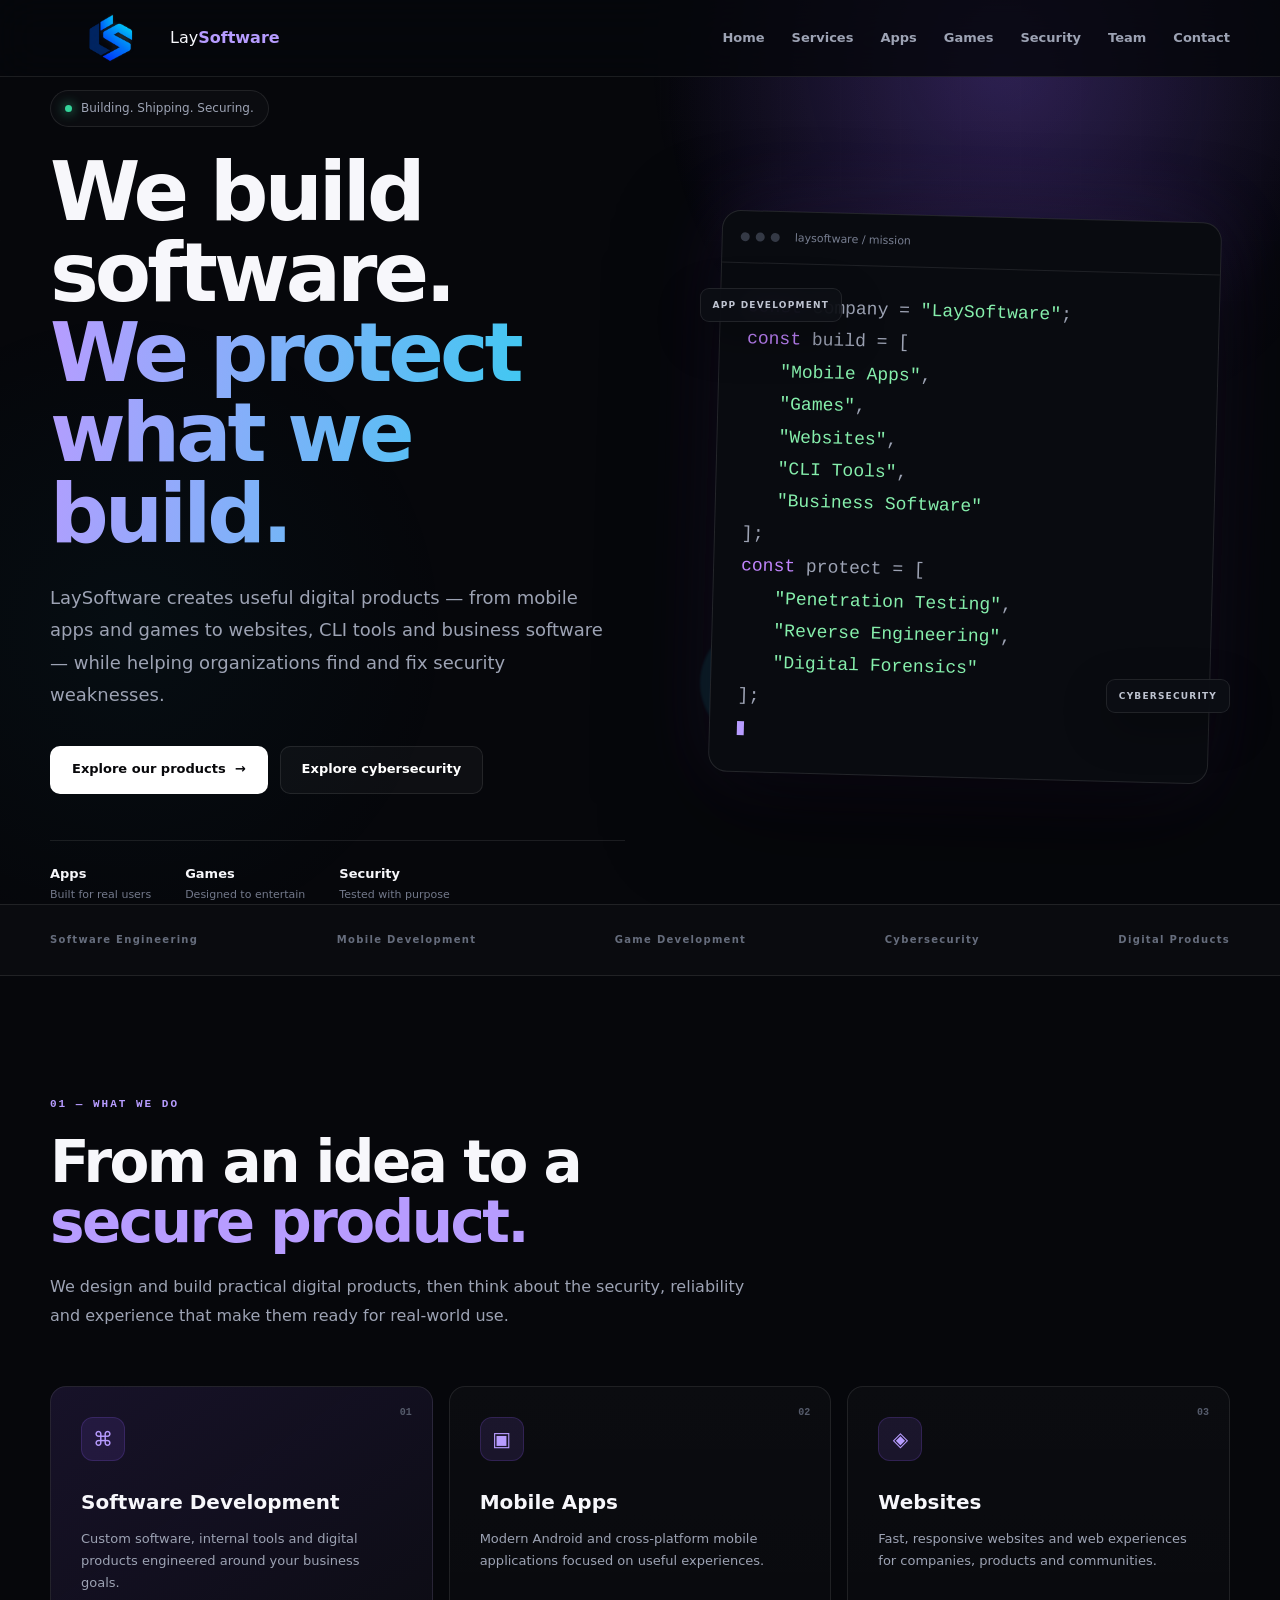
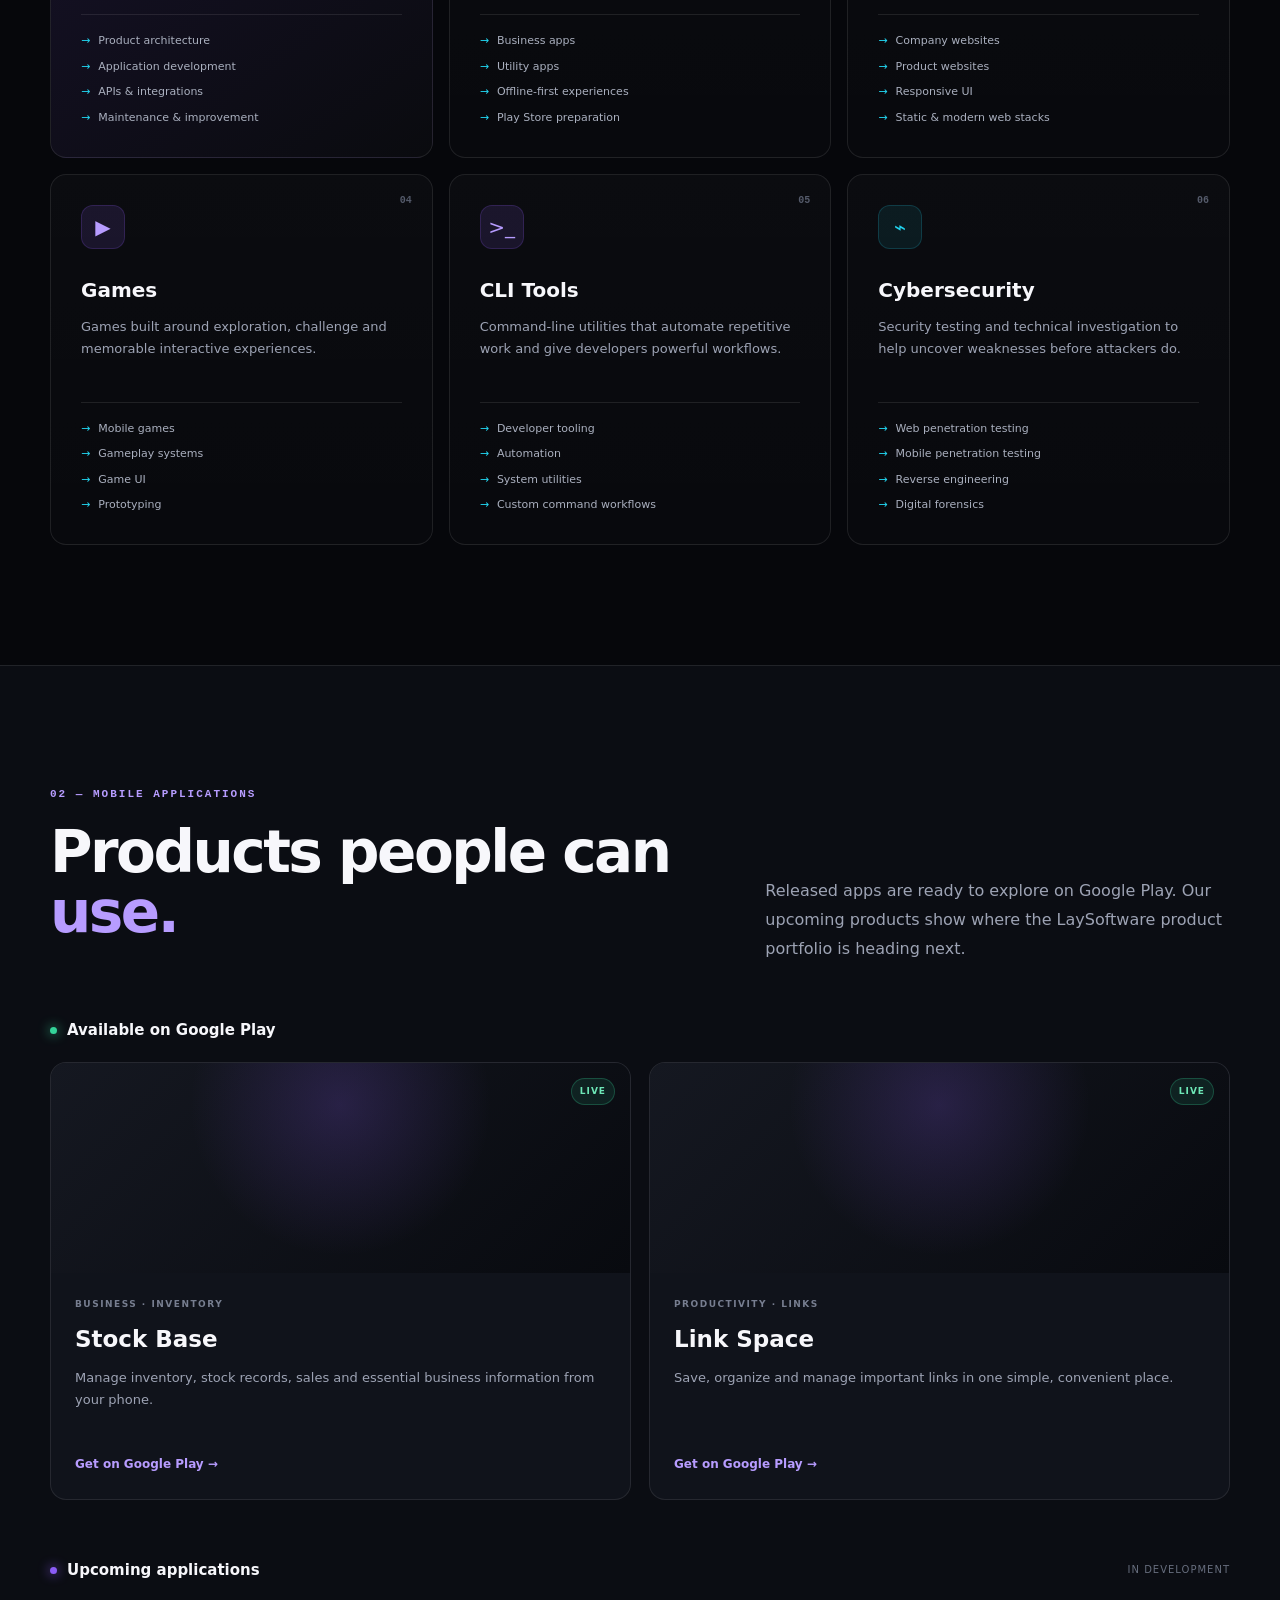
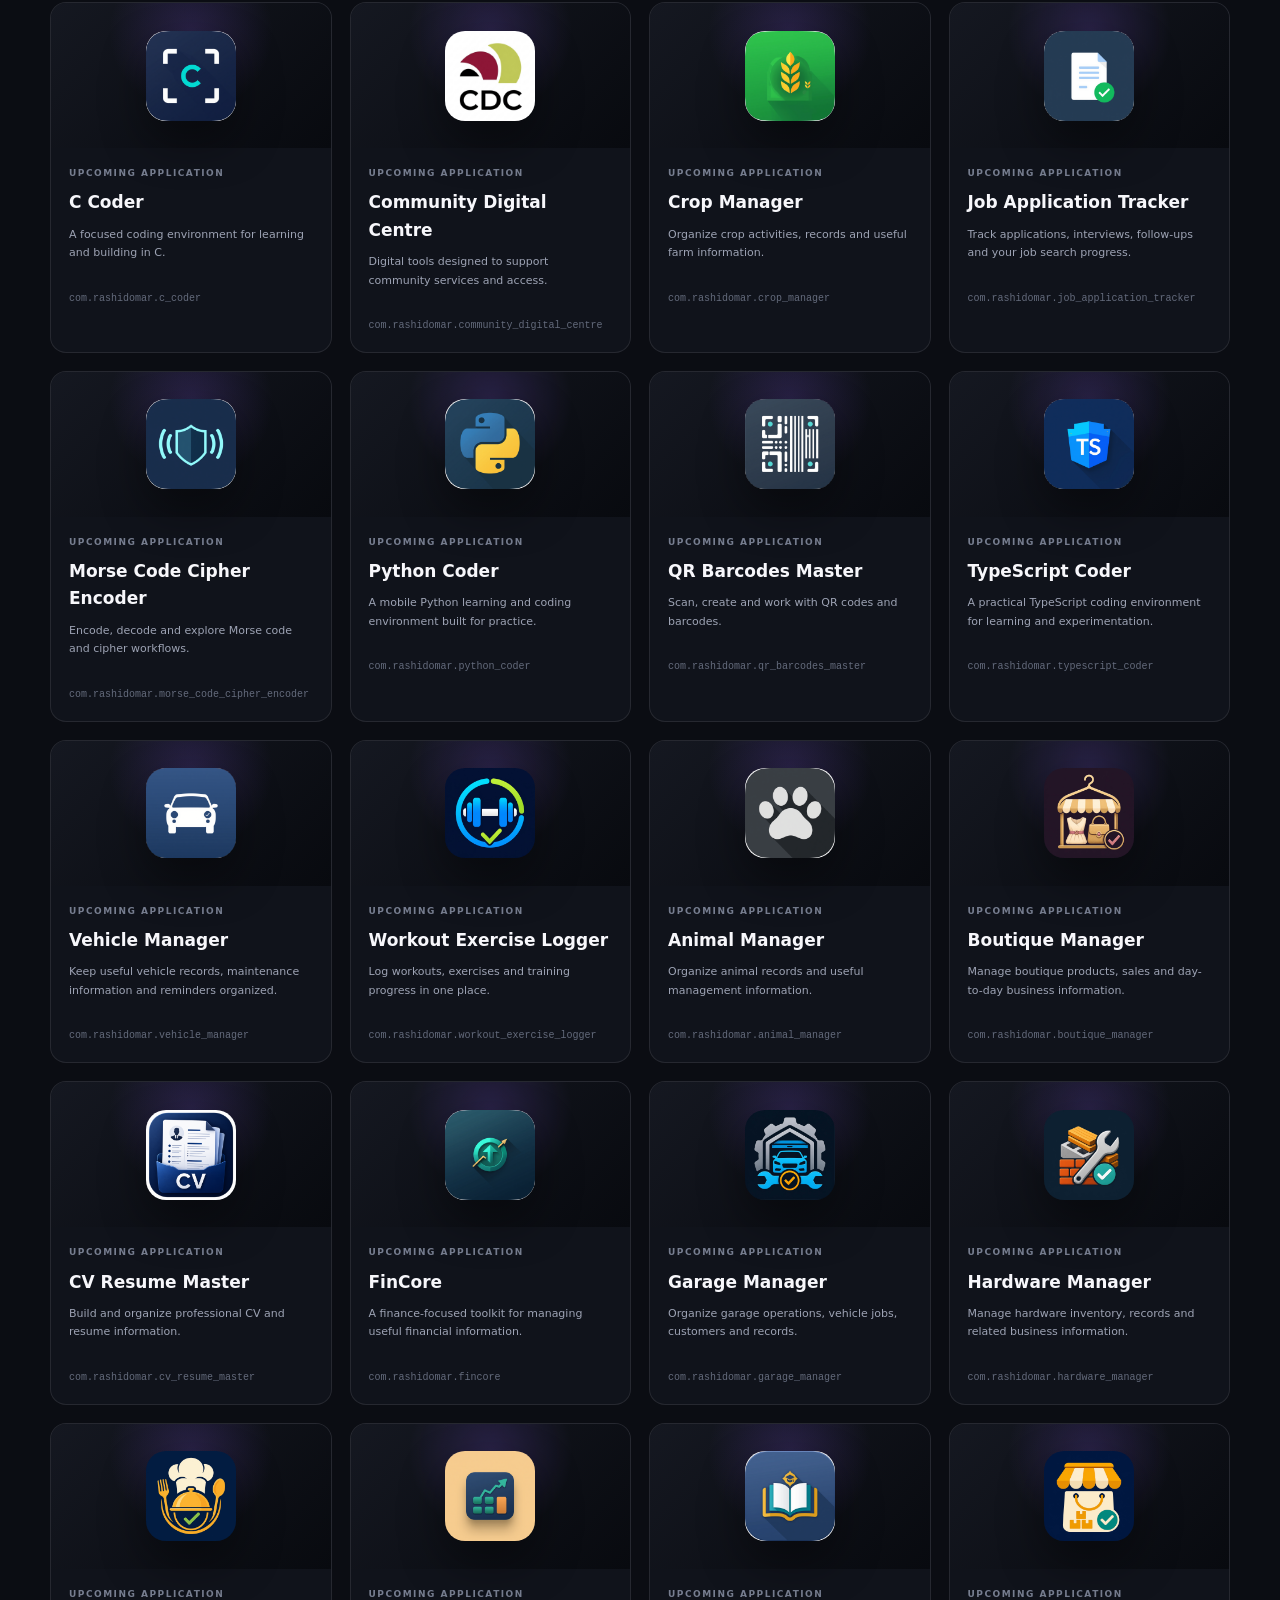
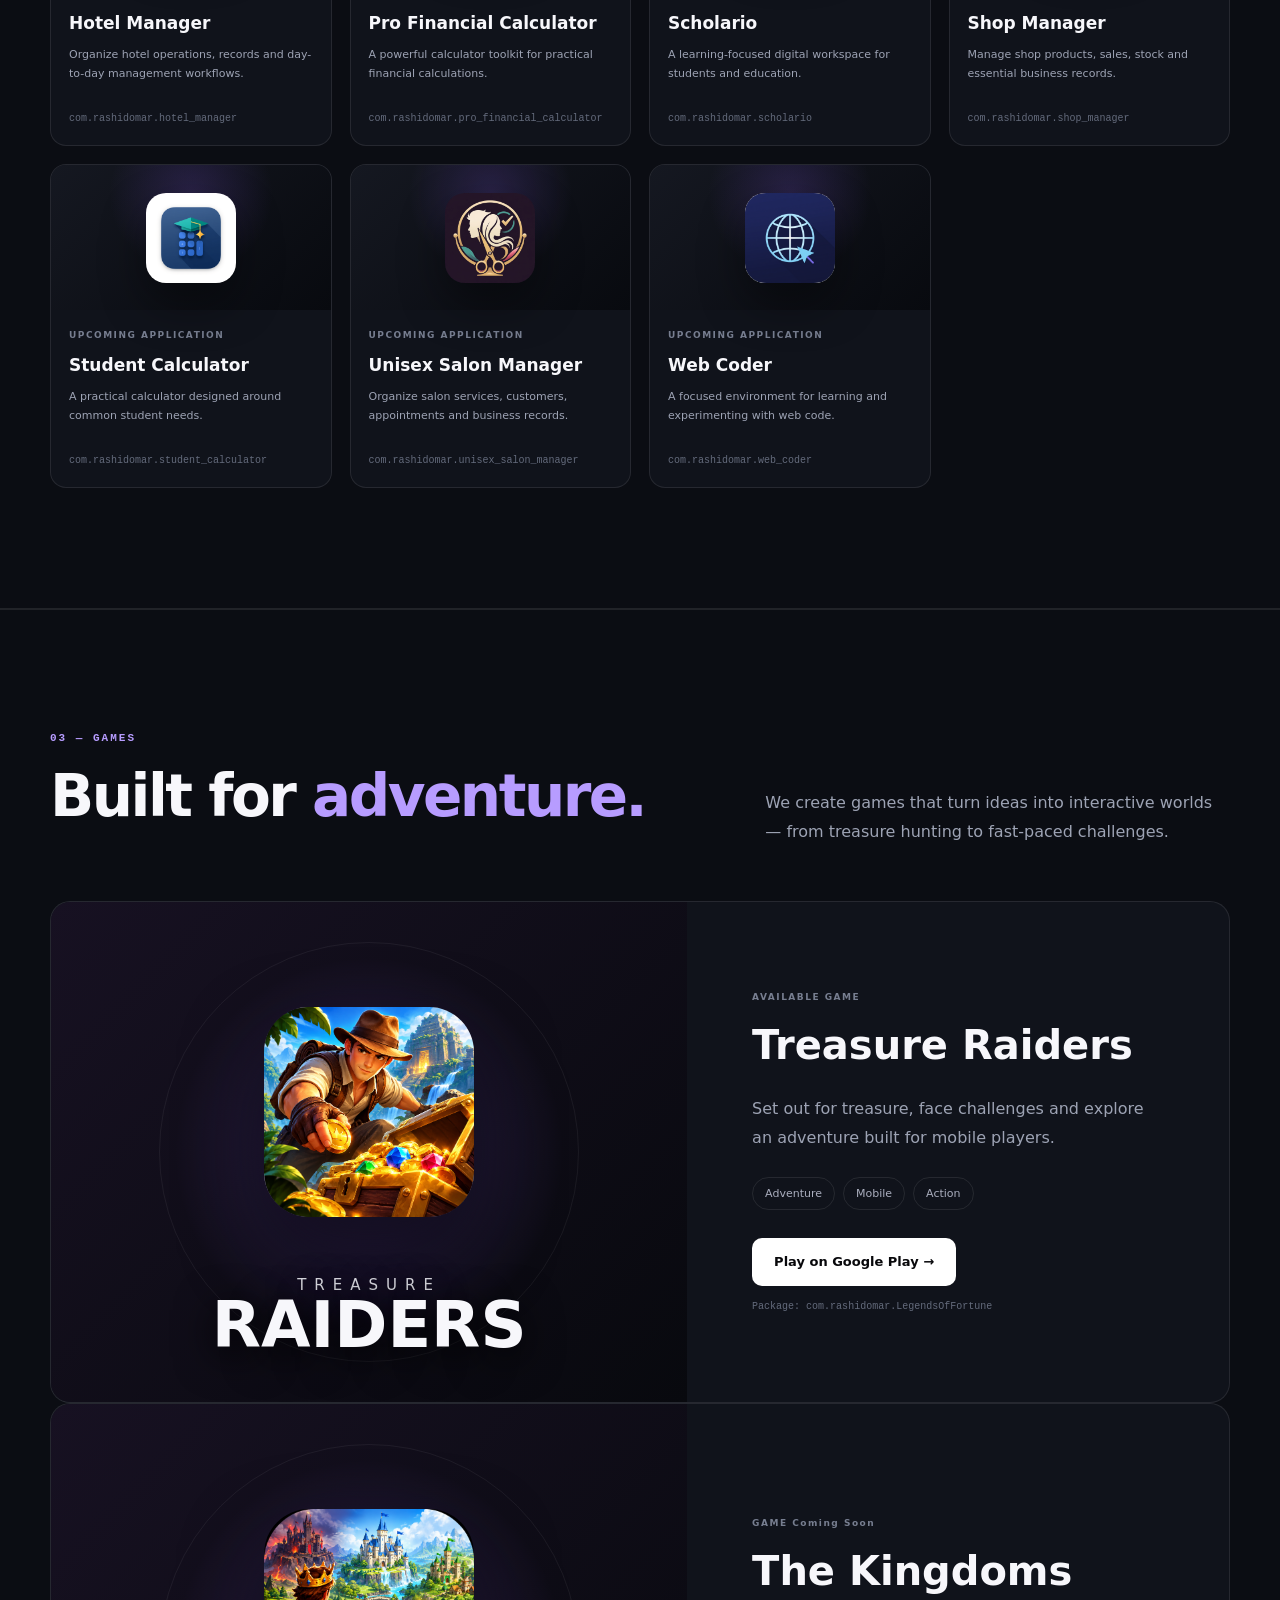
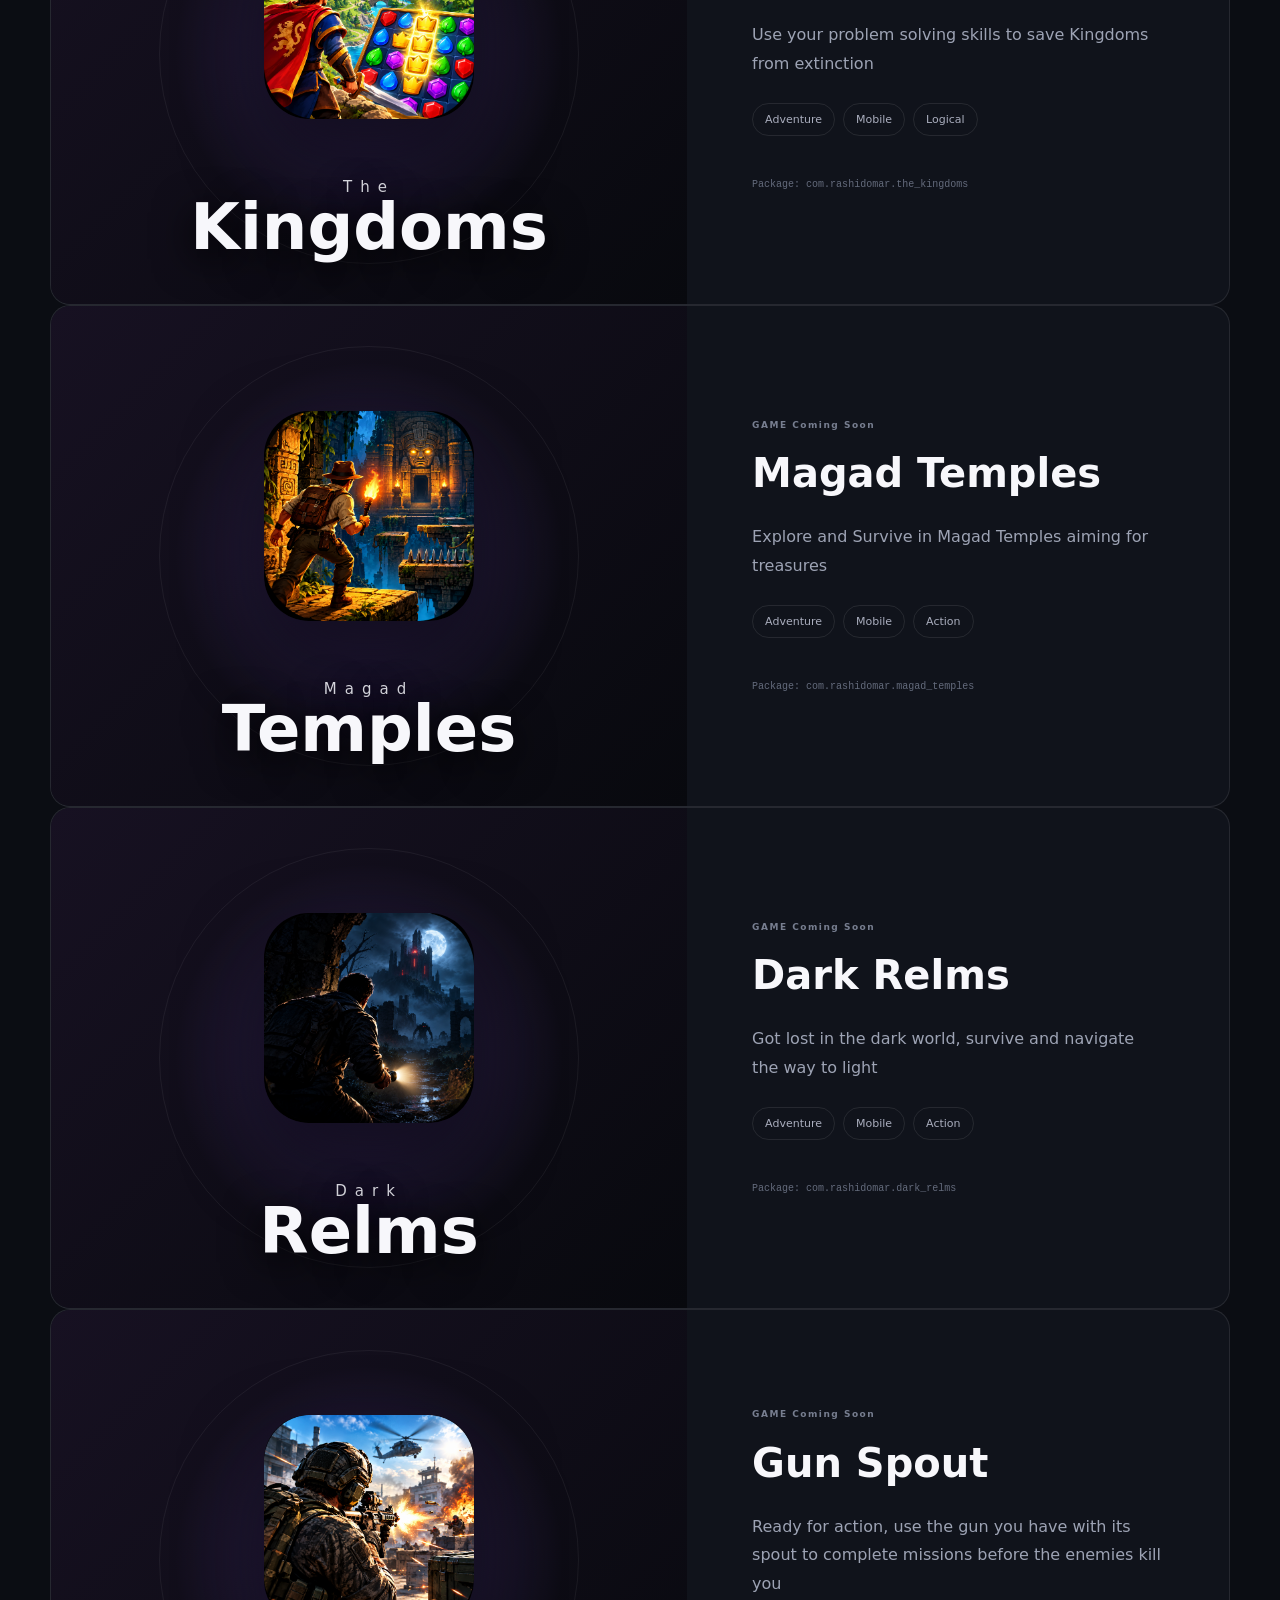
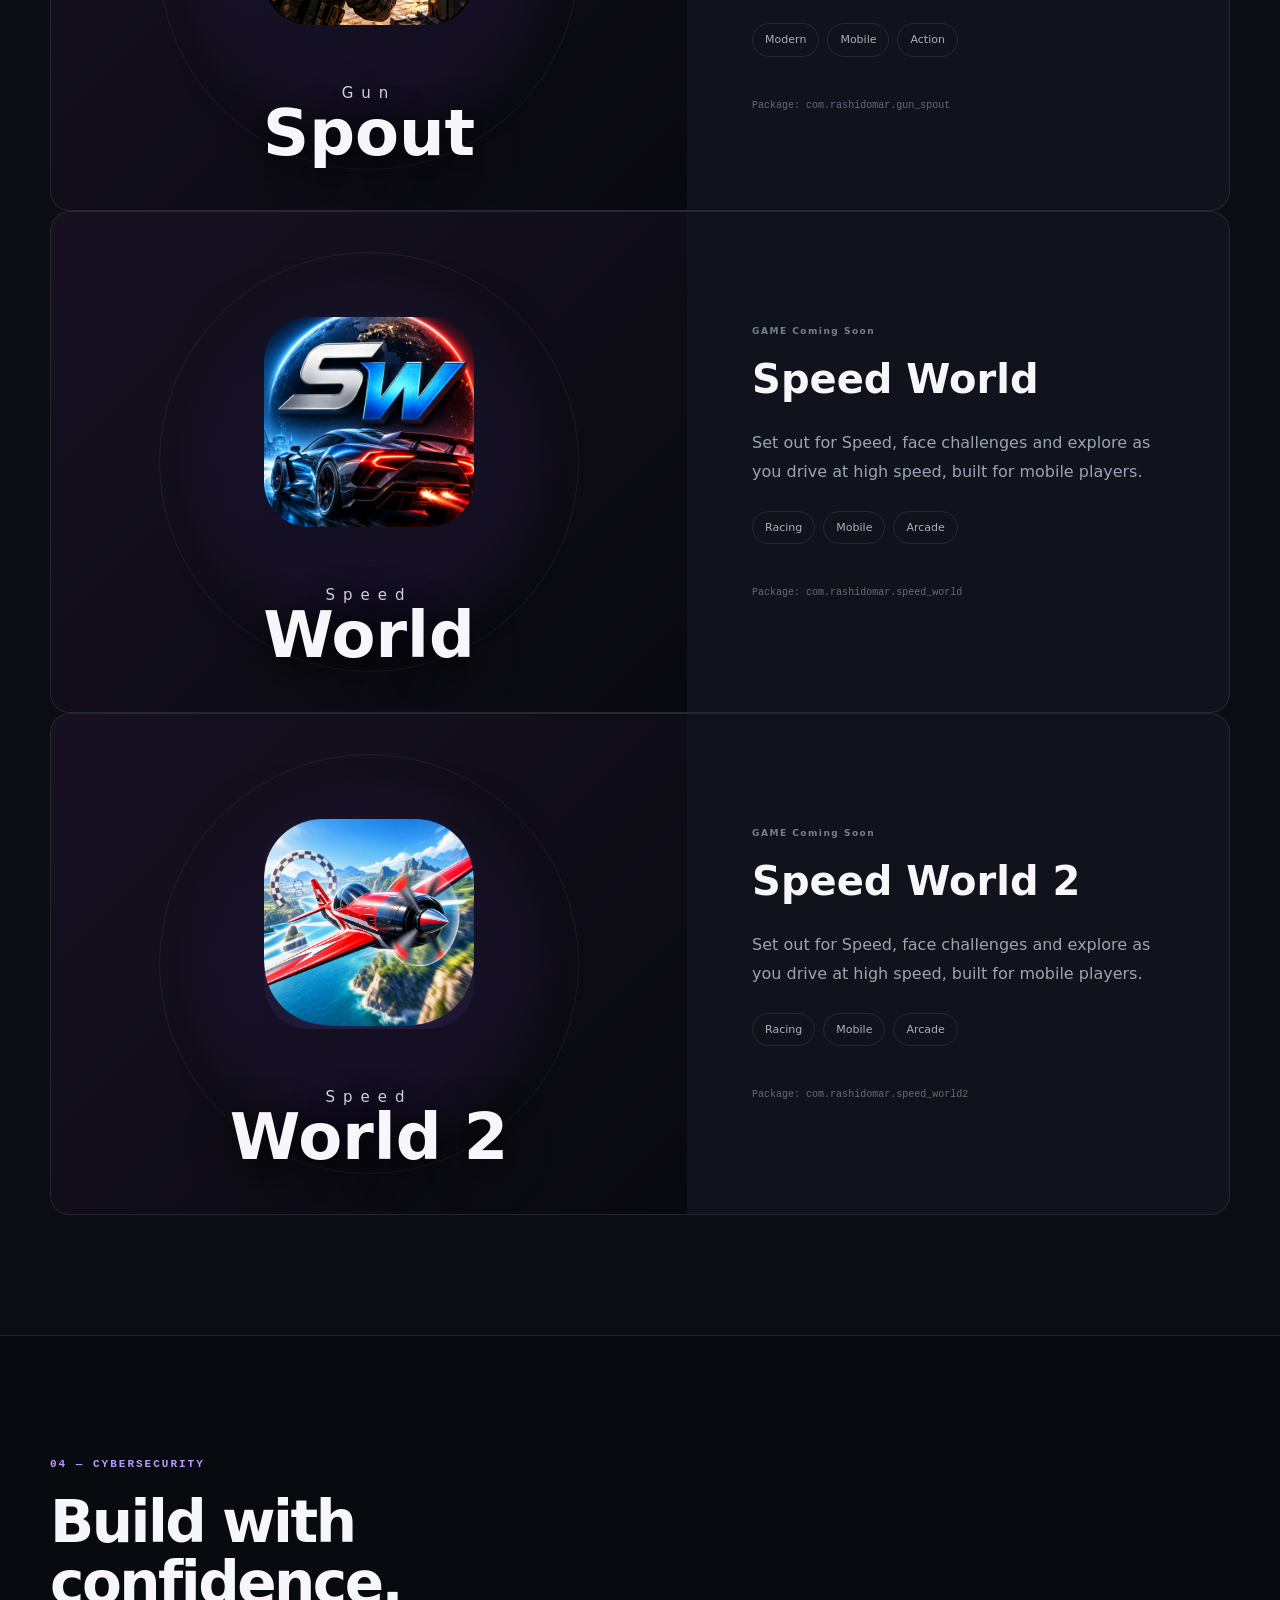
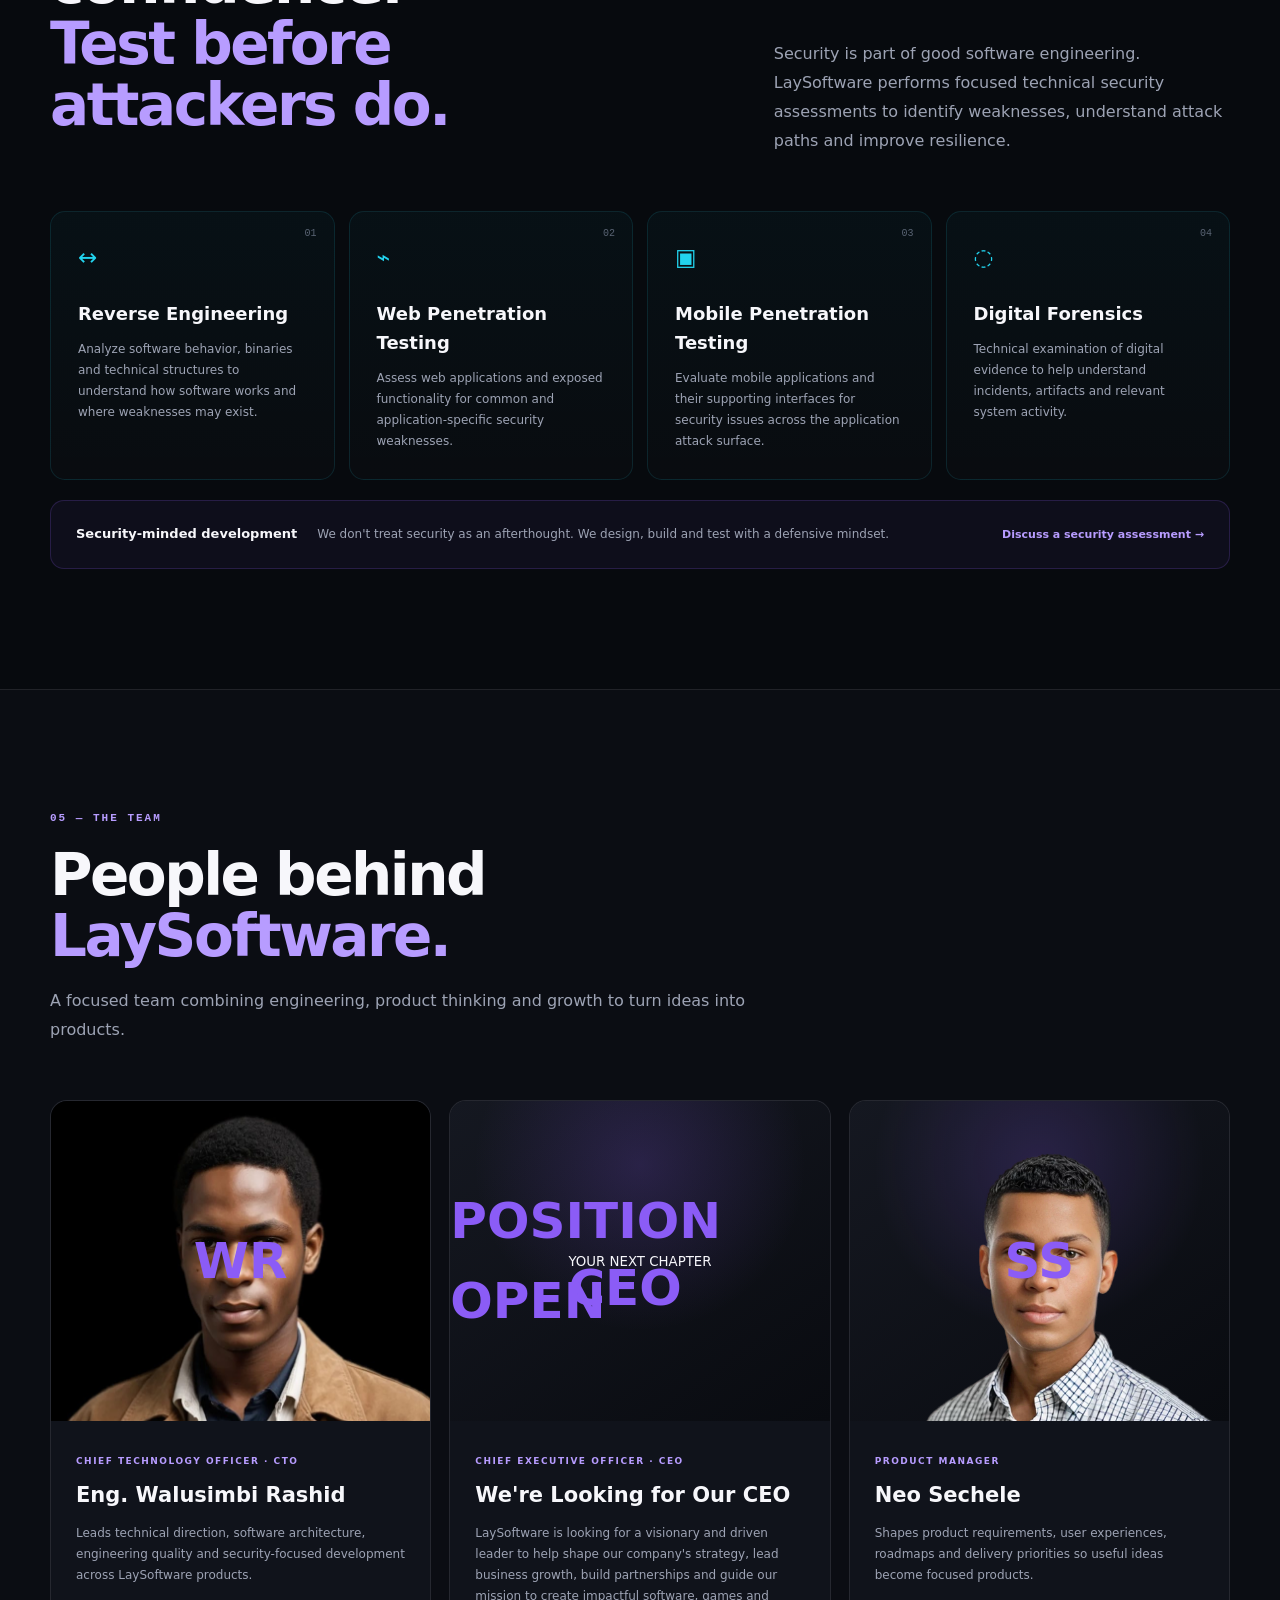
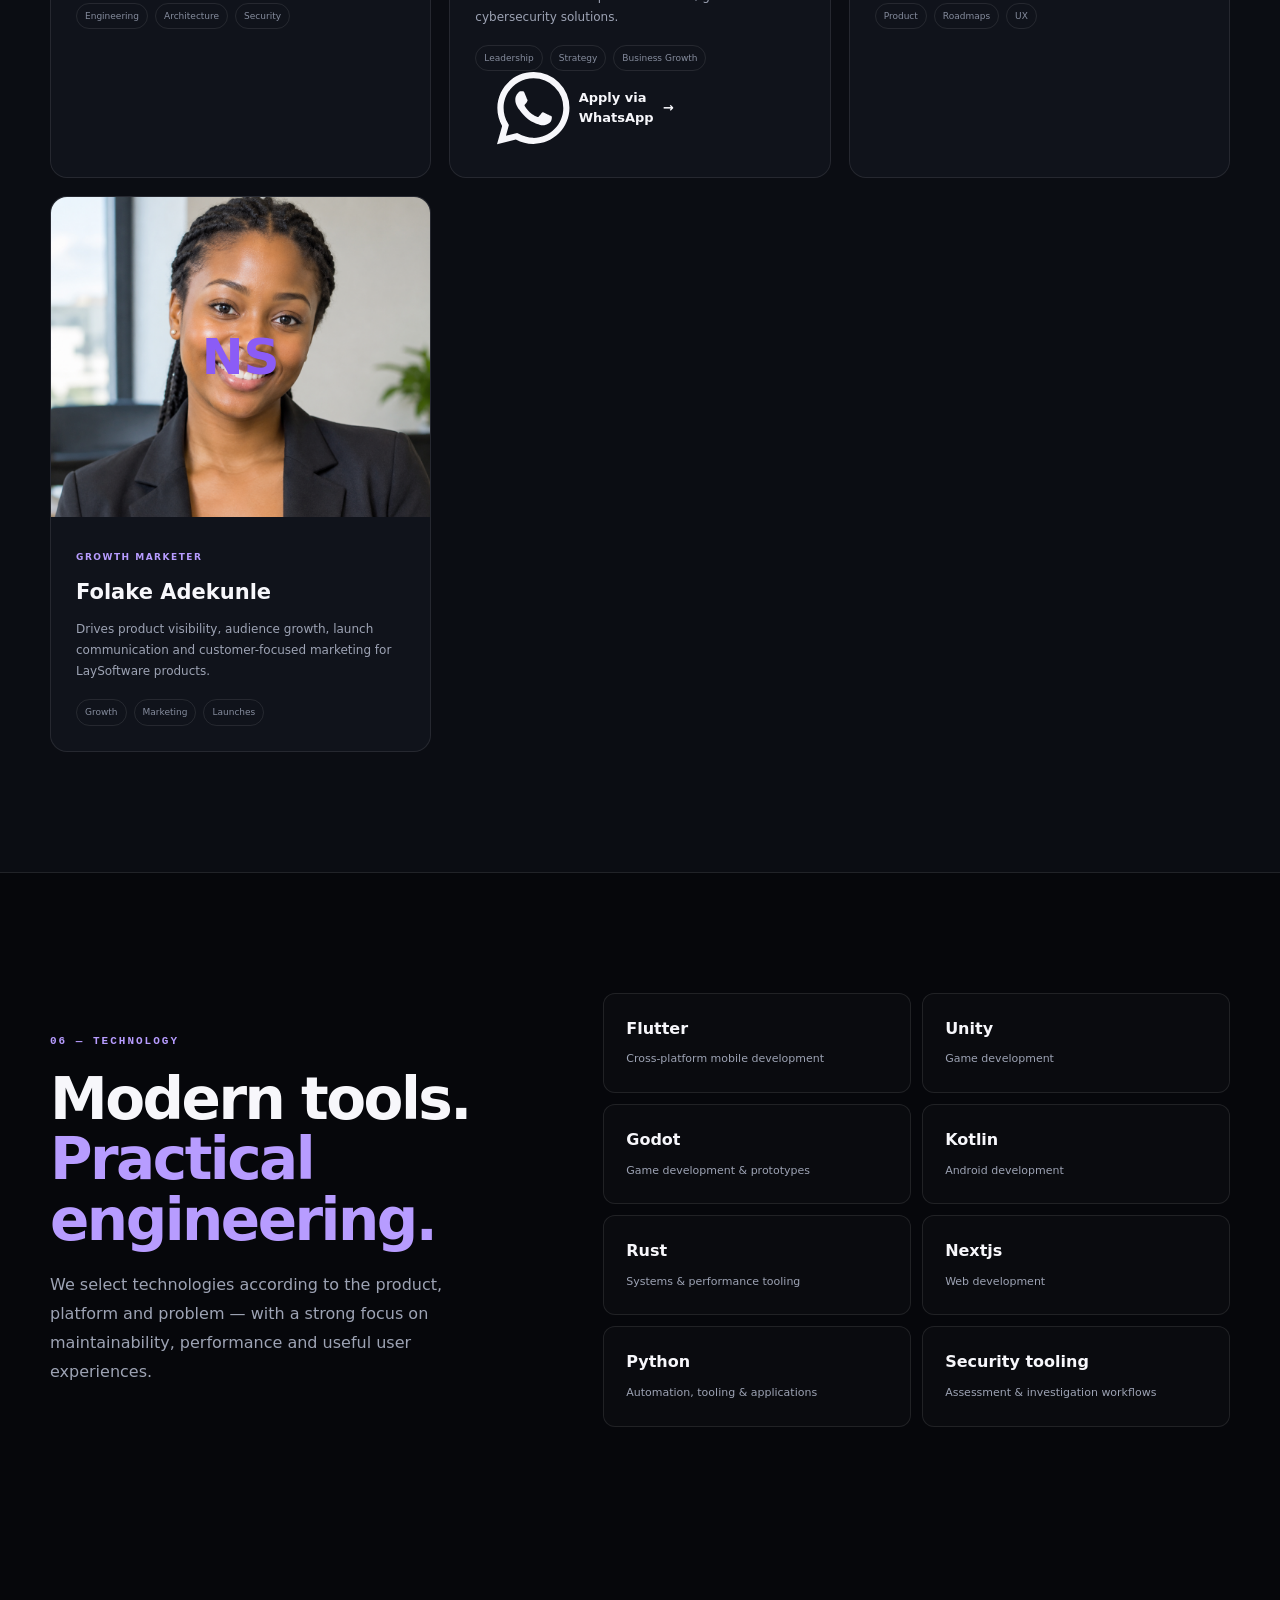
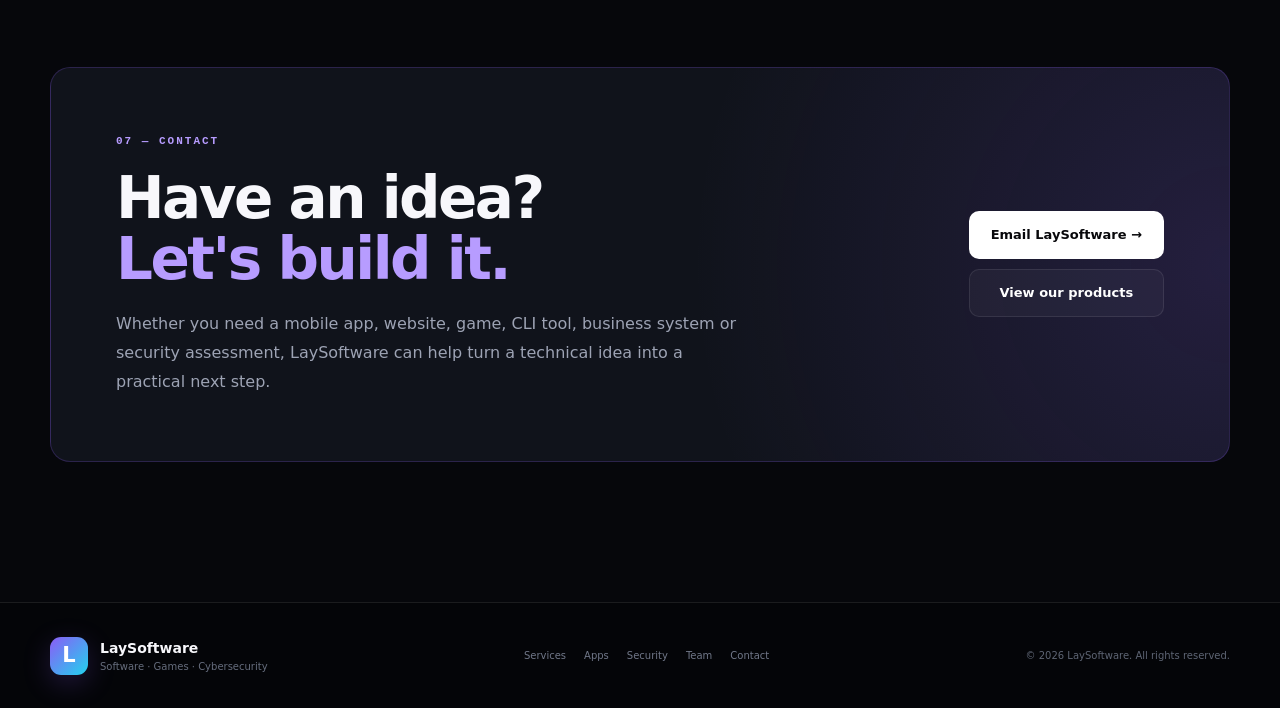
==== commit df2b10dd: "Update index.html" ====
--- a/index.html
+++ b/index.html
@@ -25,7 +25,7 @@
     <meta property="og:url" content="https://laysoftware.com/" />
     <title>LaySoftware — Software, Games & Cybersecurity</title>
     <link rel="stylesheet" href="style.css" />
-    <link rel="icon" type="image/png" href="favicon.png">
+    <link rel="icon" type="image/png" href="favicon.png" />
   </head>
   <body>
     <header class="navbar">
@@ -693,7 +693,7 @@
               </div>
               <div class="team-content">
                 <span class="team-role">CHIEF TECHNOLOGY OFFICER · CTO</span>
-                <h3>Eng Walusimbi Rashid Omar</h3>
+                <h3>Eng. Walusimbi Rashid</h3>
                 <p>
                   Leads technical direction, software architecture, engineering
                   quality and security-focused development across LaySoftware
@@ -705,6 +705,53 @@
                 </div>
               </div>
             </article>
+
+            <article class="team-card ceo-card">
+              <div class="team-photo ceo-photo">
+                <div class="ceo-placeholder" aria-hidden="true">
+                  <span>CEO</span> <small>YOUR NEXT CHAPTER</small>
+                </div>
+                <span class="ceo-open-badge">POSITION OPEN</span>
+              </div>
+
+              <div class="team-content">
+                <span class="team-role">CHIEF EXECUTIVE OFFICER · CEO</span>
+                <h3>We're Looking for Our CEO</h3>
+                <p>
+                  LaySoftware is looking for a visionary and driven leader to
+                  help shape our company's strategy, lead business growth, build
+                  partnerships and guide our mission to create impactful
+                  software, games and cybersecurity solutions.
+                </p>
+
+                <div class="team-tags">
+                  <span>Leadership</span> <span>Strategy</span>
+                  <span>Business Growth</span>
+                </div>
+
+                <a
+                  class="button whatsapp-button"
+                  href="https://wa.me/256742268342?text=Hello%20LaySoftware%2C%20I%20am%20interested%20in%20the%20Chief%20Executive%20Officer%20%28CEO%29%20position.%20I%20would%20like%20to%20learn%20more%20about%20the%20opportunity."
+                  target="_blank"
+                  rel="noopener noreferrer"
+                  aria-label="Contact LaySoftware on WhatsApp about the CEO position"
+                >
+                  <svg
+                    class="whatsapp-icon"
+                    xmlns="http://www.w3.org/2000/svg"
+                    viewBox="0 0 24 24"
+                    aria-hidden="true"
+                  >
+                    <path
+                      fill="currentColor"
+                      d="M20.52 3.48A11.86 11.86 0 0 0 12.07 0C5.48 0 .12 5.36.12 11.95c0 2.1.55 4.15 1.59 5.95L0 24l6.25-1.64a11.94 11.94 0 0 0 5.82 1.48h.01c6.59 0 11.95-5.36 11.95-11.95a11.86 11.86 0 0 0-3.51-8.41ZM12.08 21.8h-.01a9.9 9.9 0 0 1-5.04-1.38l-.36-.21-3.71.97.99-3.62-.24-.37a9.87 9.87 0 0 1-1.52-5.24c0-5.45 4.44-9.89 9.9-9.89a9.82 9.82 0 0 1 7 2.9 9.82 9.82 0 0 1 2.9 7c0 5.46-4.45 9.9-9.91 9.9Zm5.43-7.41c-.3-.15-1.76-.87-2.03-.97-.27-.1-.47-.15-.67.15-.2.3-.77.97-.94 1.17-.17.2-.35.22-.65.07-.3-.15-1.25-.46-2.38-1.47-.88-.78-1.47-1.75-1.64-2.05-.17-.3-.02-.46.13-.61.13-.13.3-.35.45-.52.15-.18.2-.3.3-.5.1-.2.05-.38-.02-.53-.08-.15-.67-1.61-.92-2.2-.24-.58-.49-.5-.67-.51h-.57c-.2 0-.52.07-.79.37-.27.3-1.04 1.02-1.04 2.48s1.07 2.88 1.22 3.08c.15.2 2.1 3.21 5.09 4.5.71.31 1.27.5 1.7.64.72.23 1.37.2 1.89.12.58-.09 1.76-.72 2.01-1.42.25-.7.25-1.3.17-1.42-.07-.13-.27-.2-.57-.35Z"
+                    />
+                  </svg>
+                  Apply via WhatsApp <span aria-hidden="true">→</span>
+                </a>
+              </div>
+            </article>
+
             <article class="team-card">
               <div class="team-photo">
                 <img
@@ -779,8 +826,7 @@
               <strong>Rust</strong><span>Systems & performance tooling</span>
             </div>
             <div class="tech-item">
-              <strong>Nextjs</strong
-              ><span>Web development</span>
+              <strong>Nextjs</strong><span>Web development</span>
             </div>
             <div class="tech-item">
               <strong>Python</strong
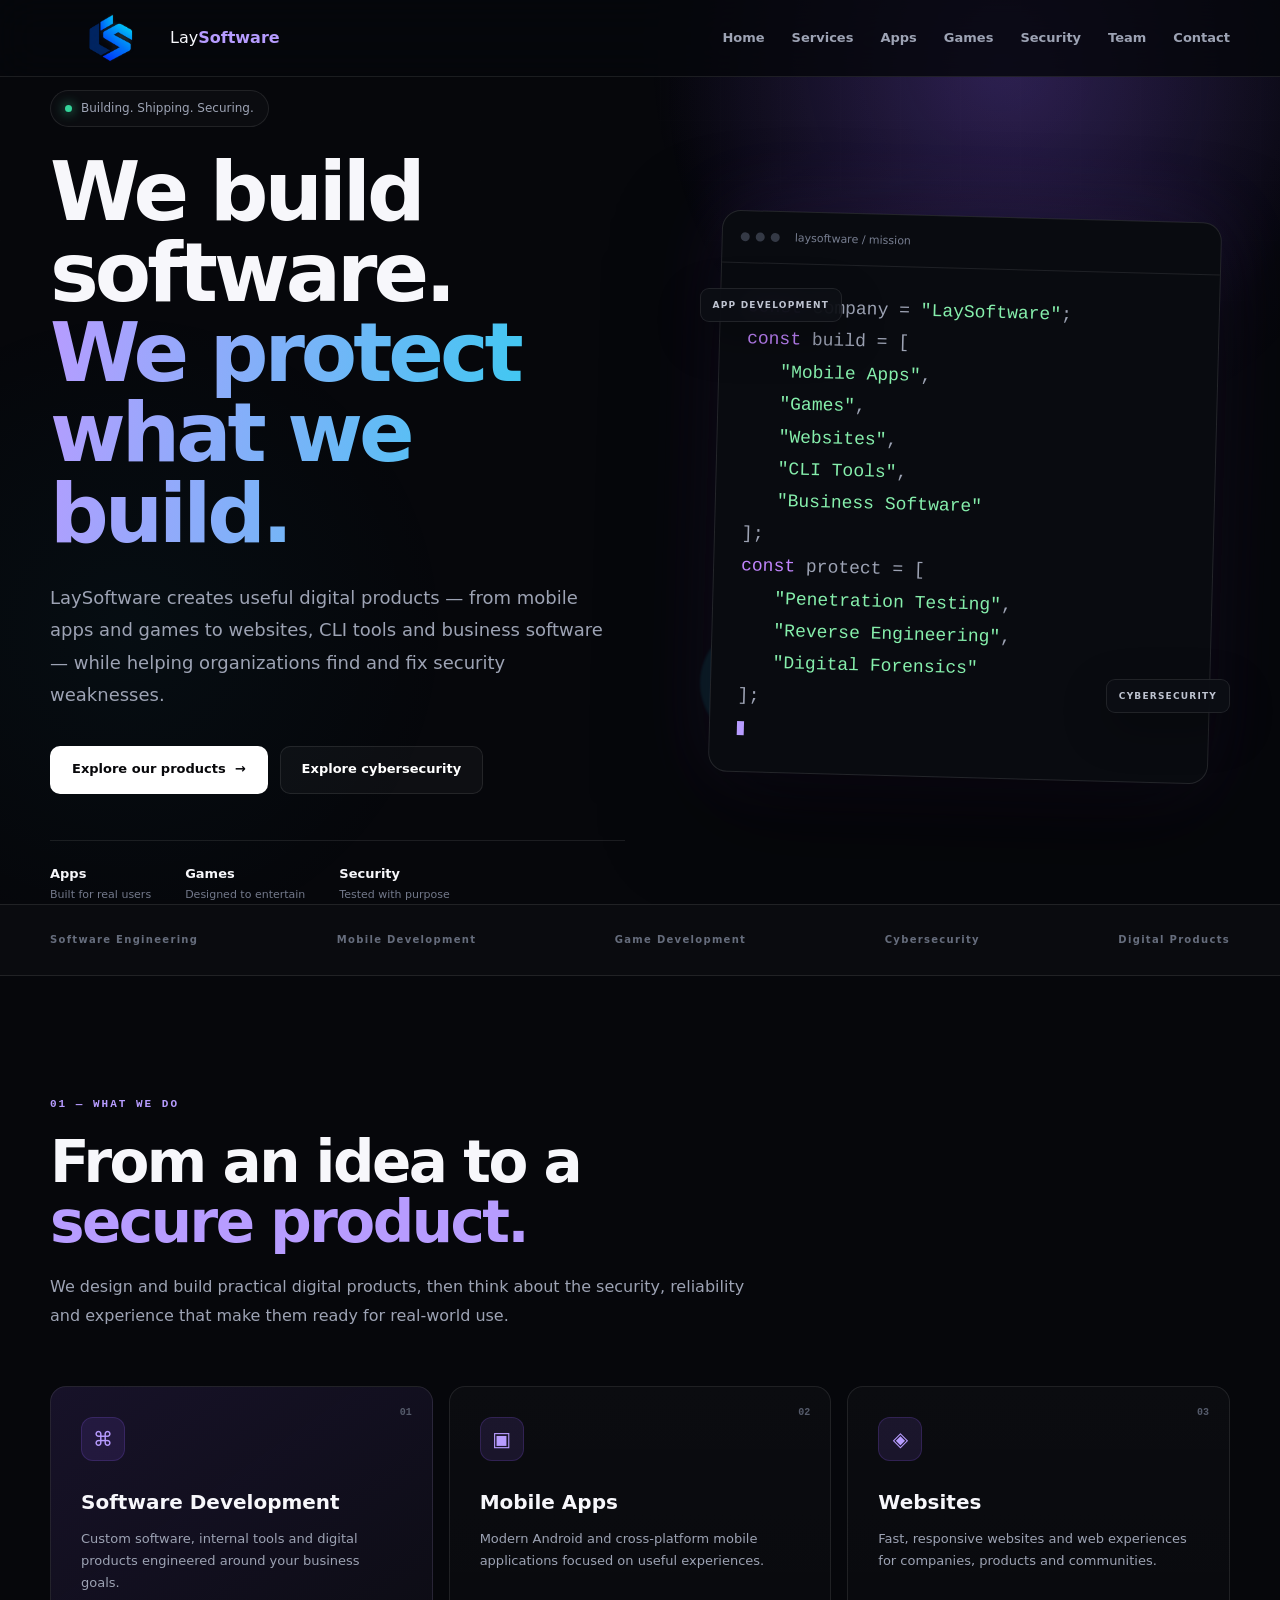
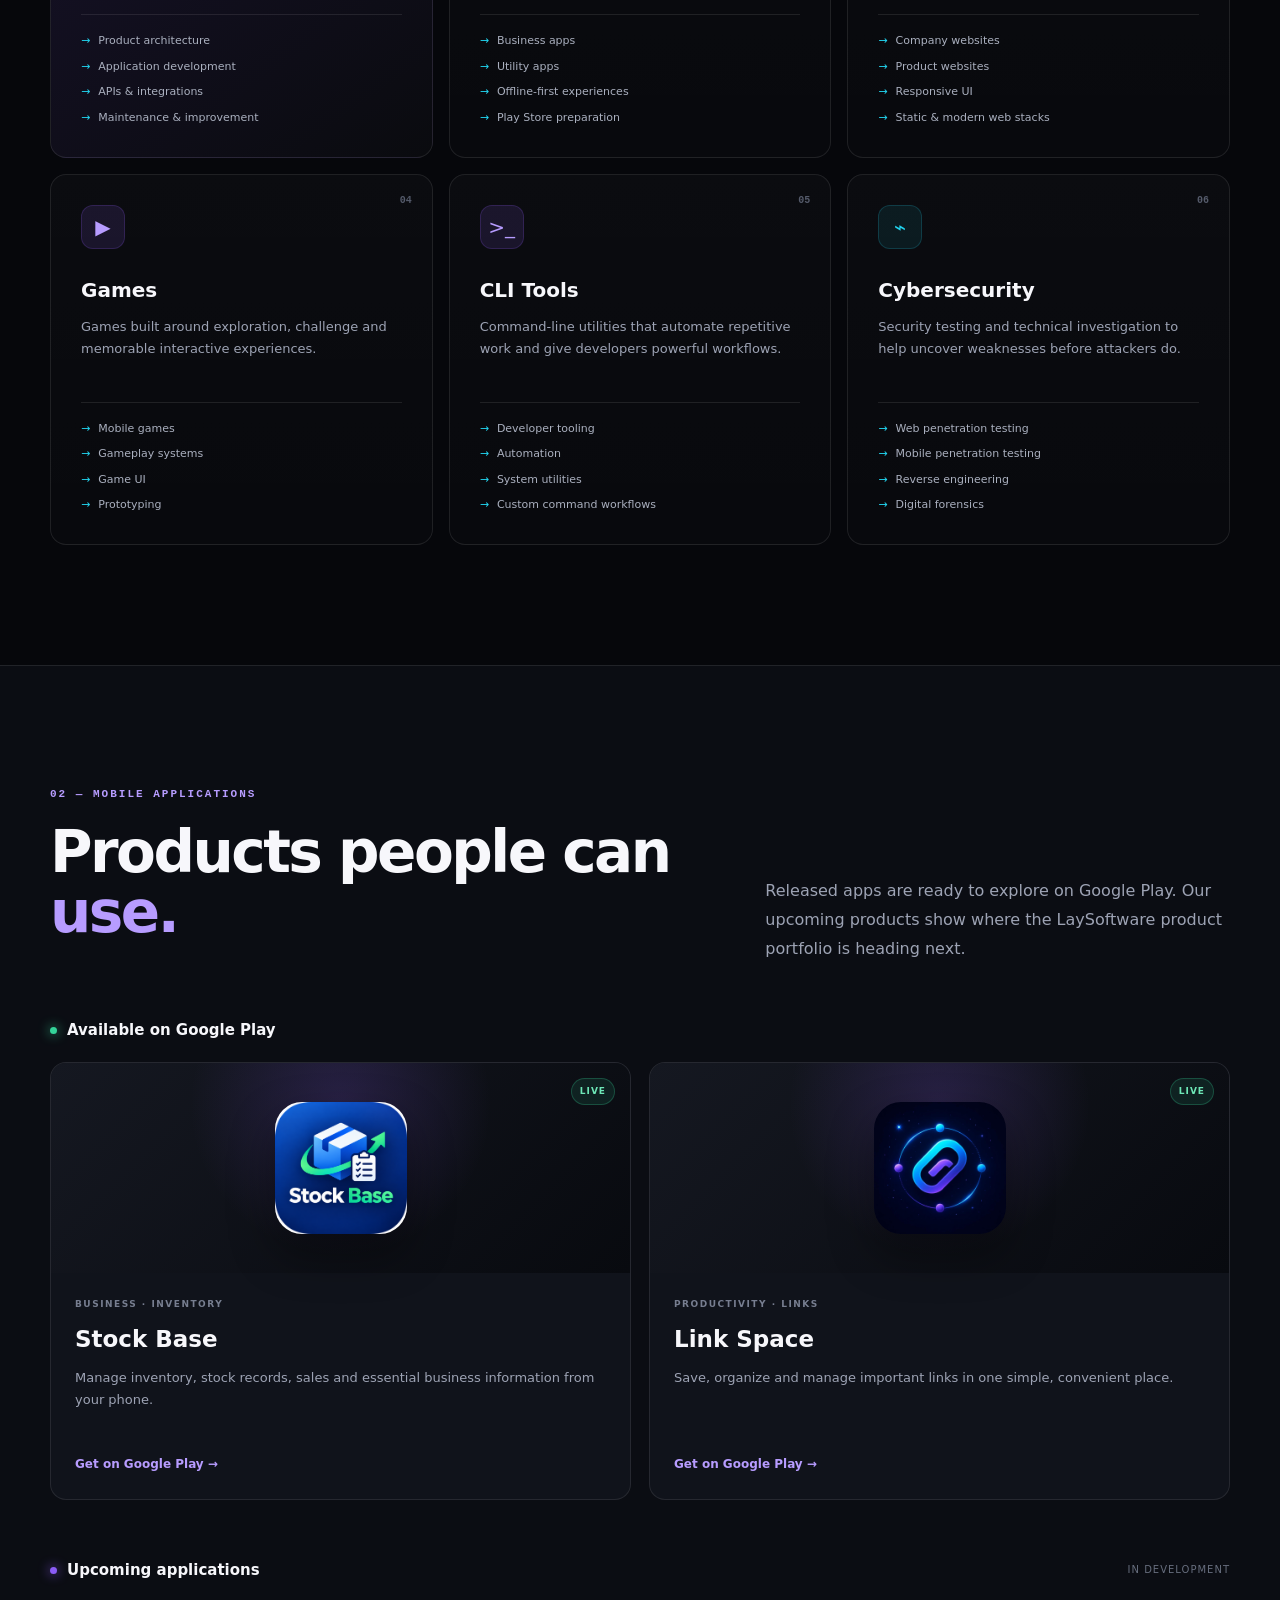
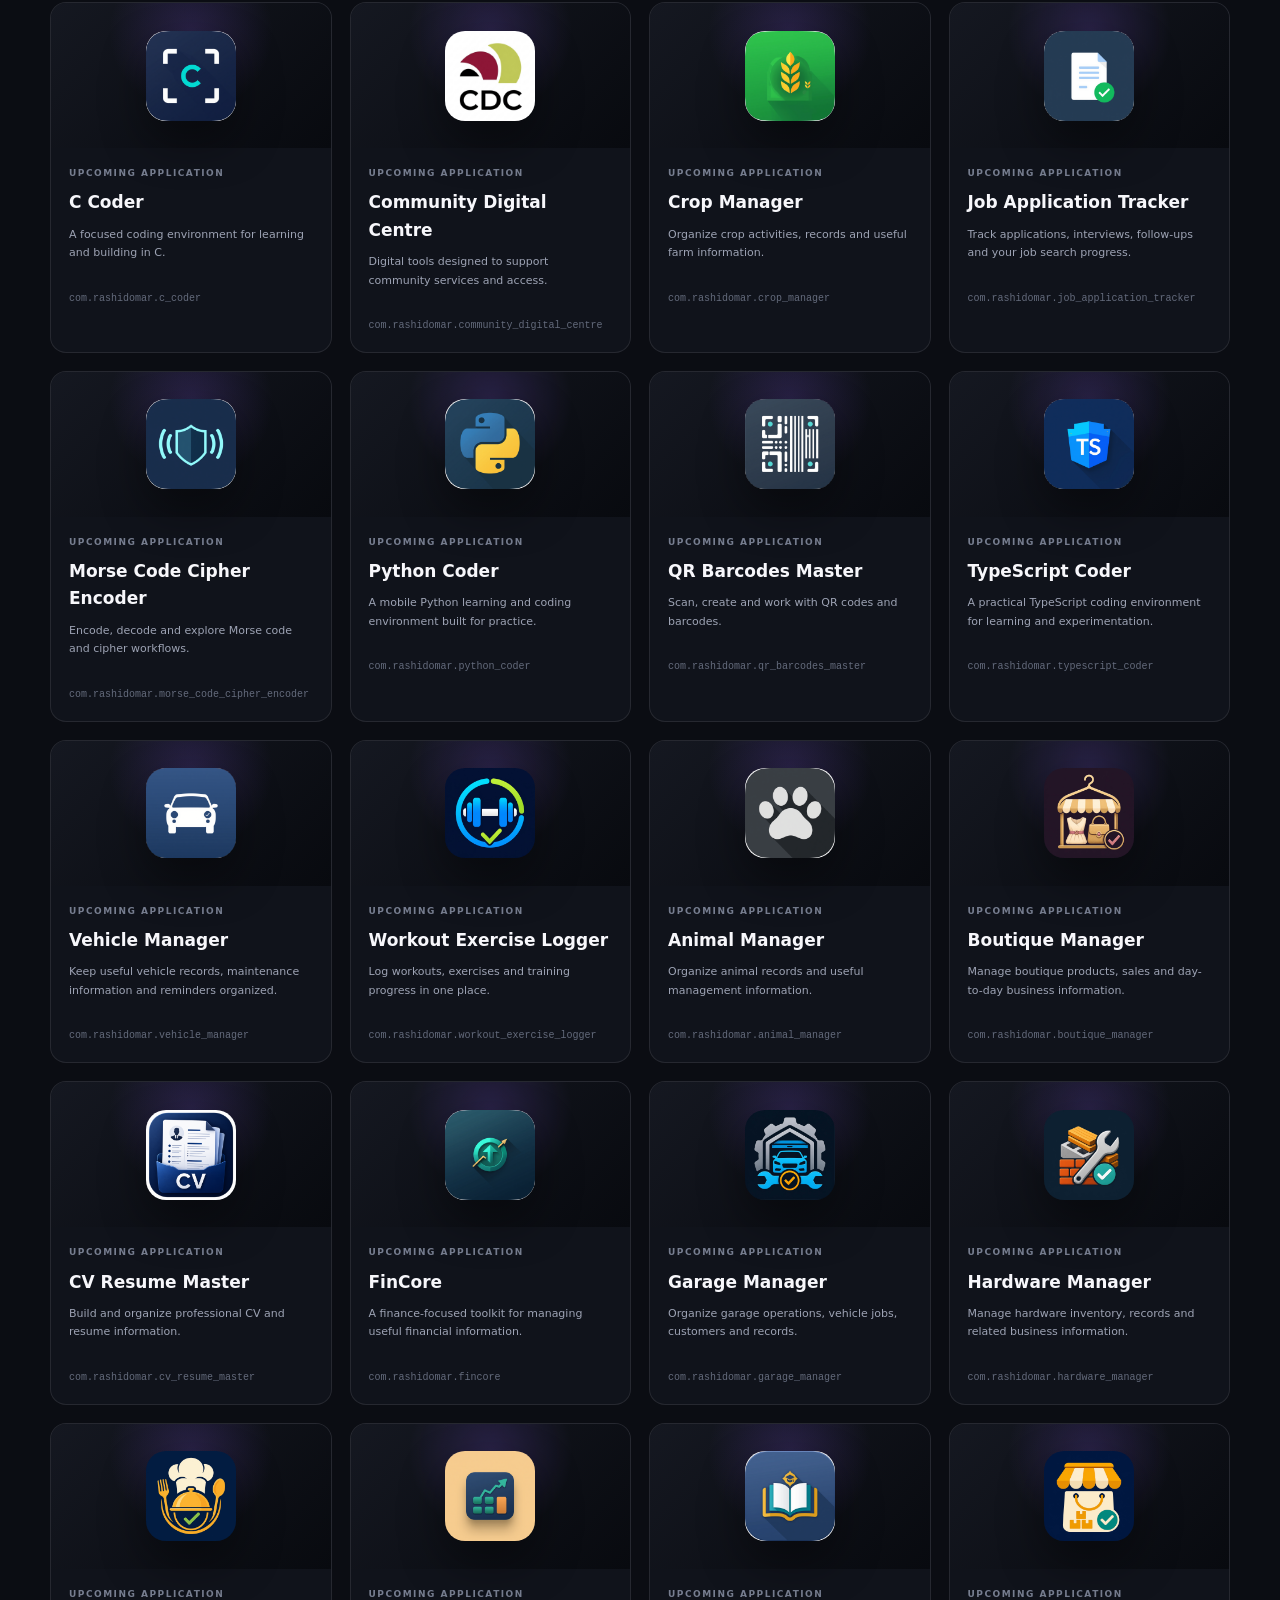
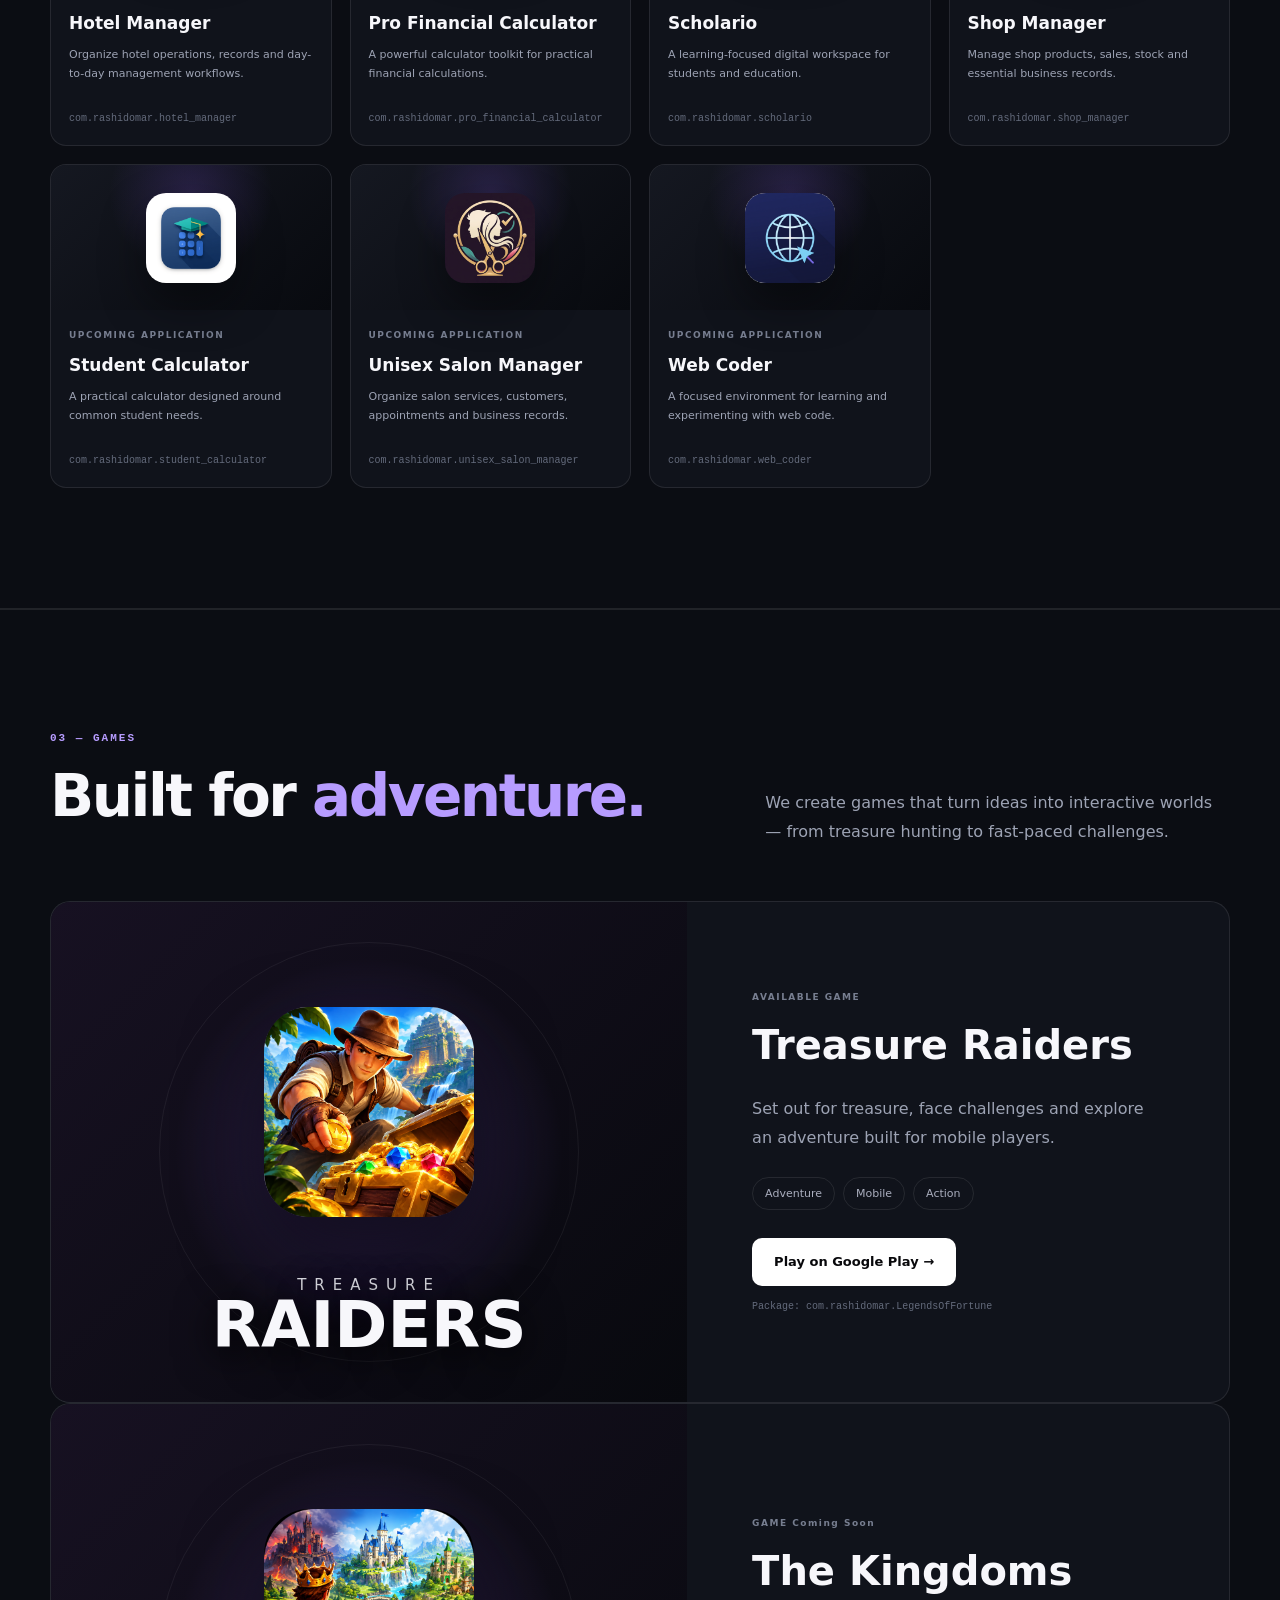
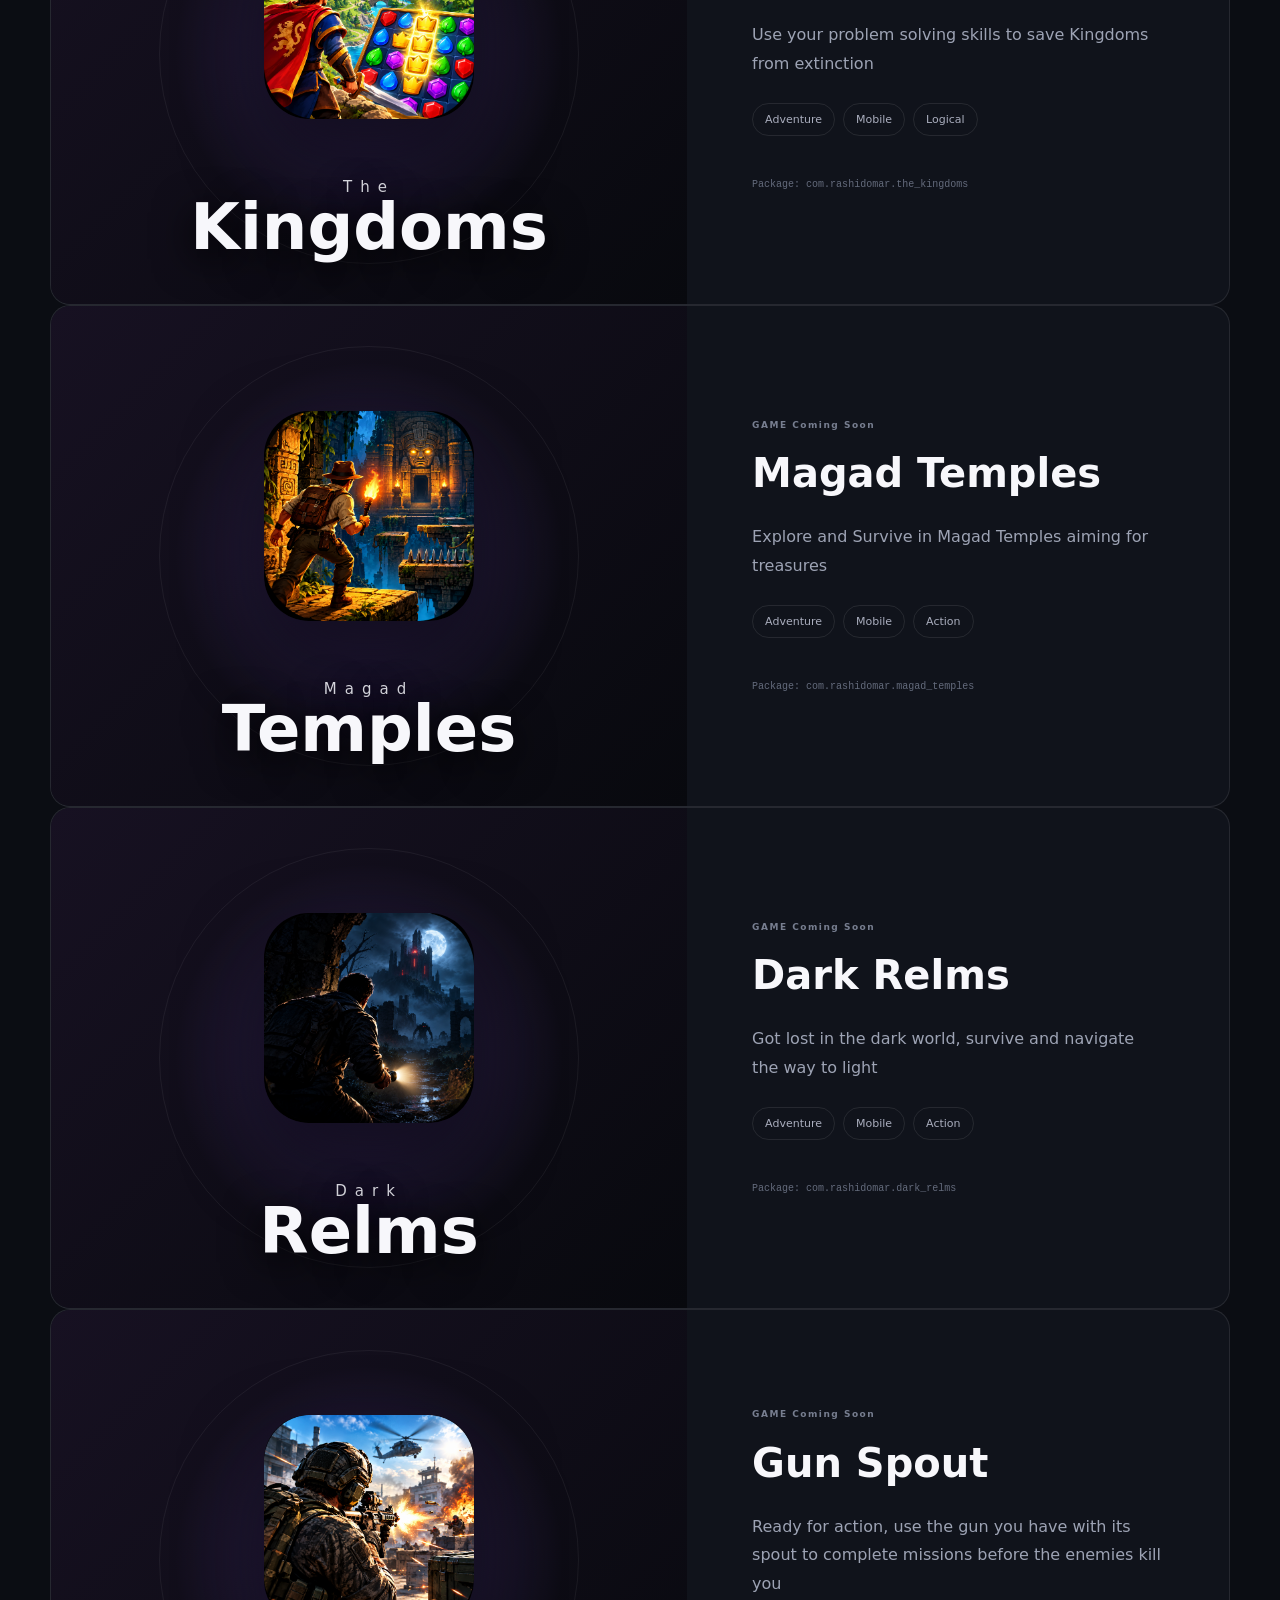
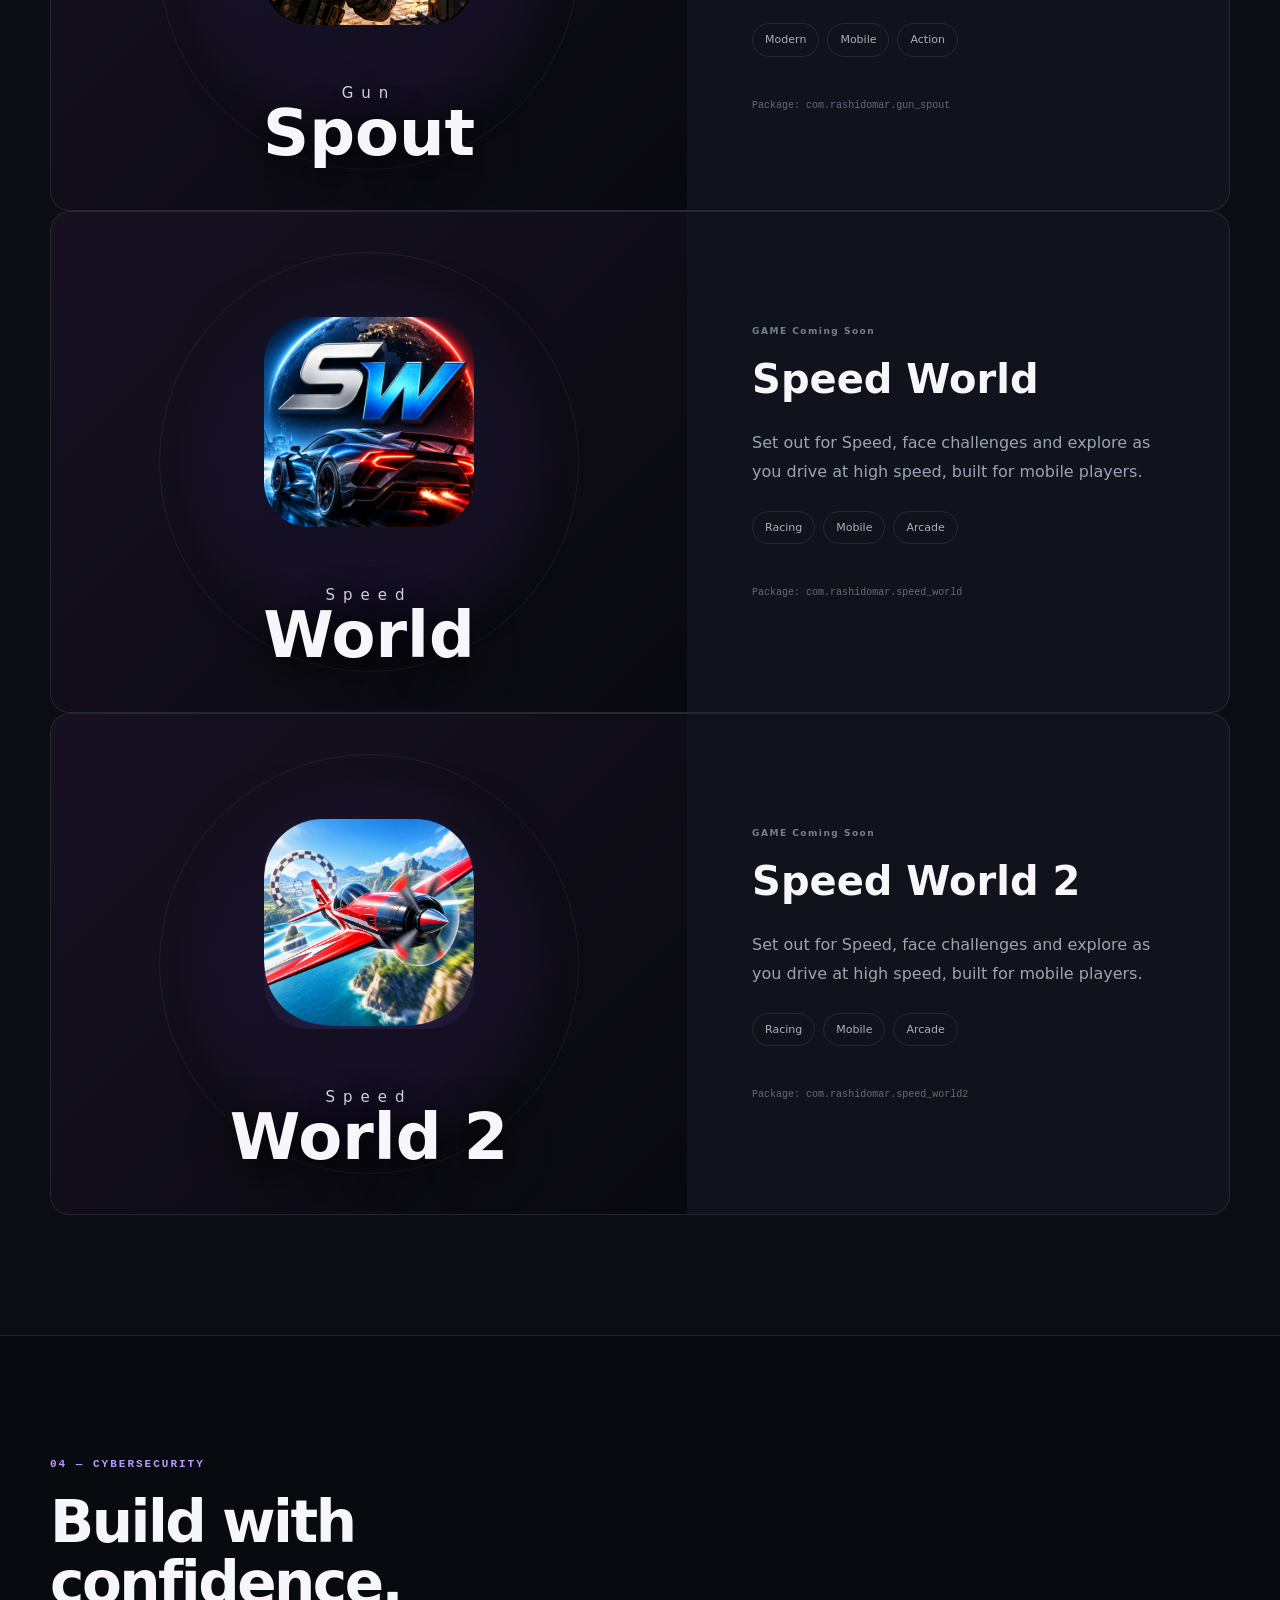
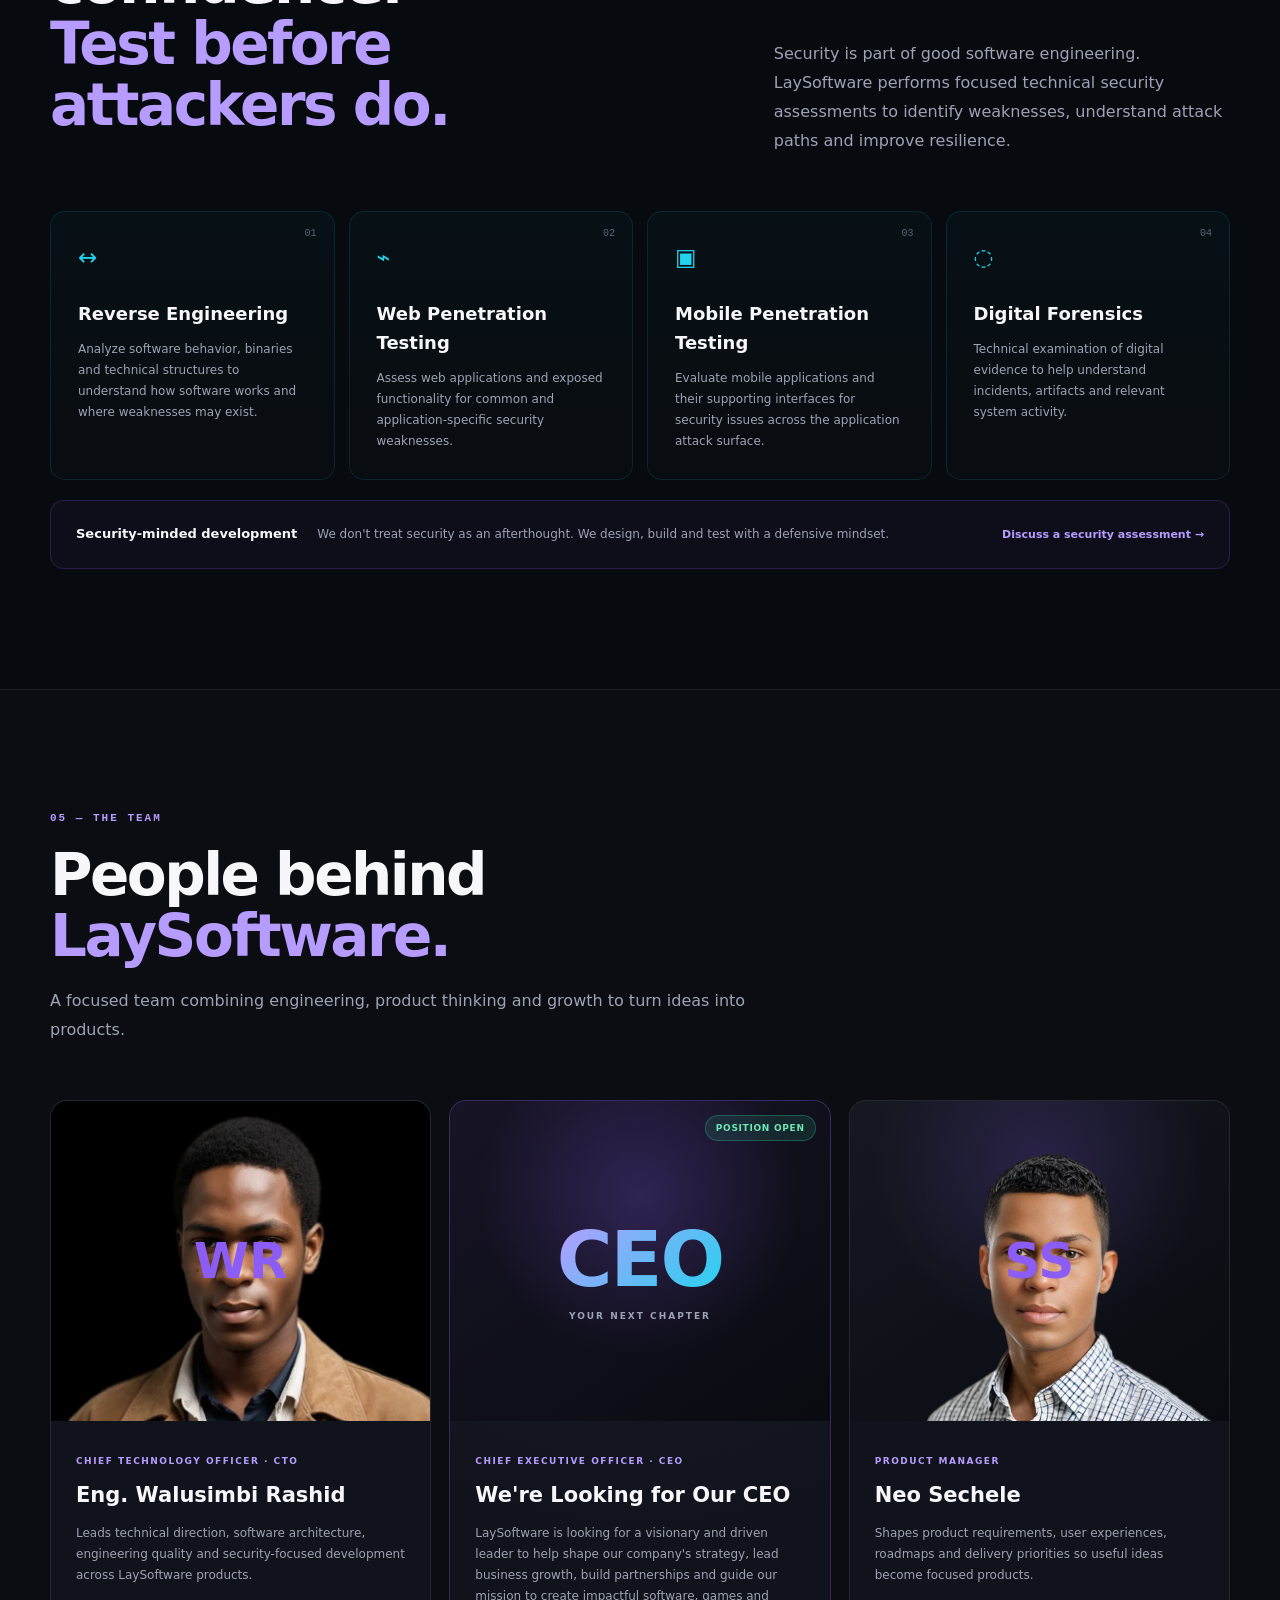
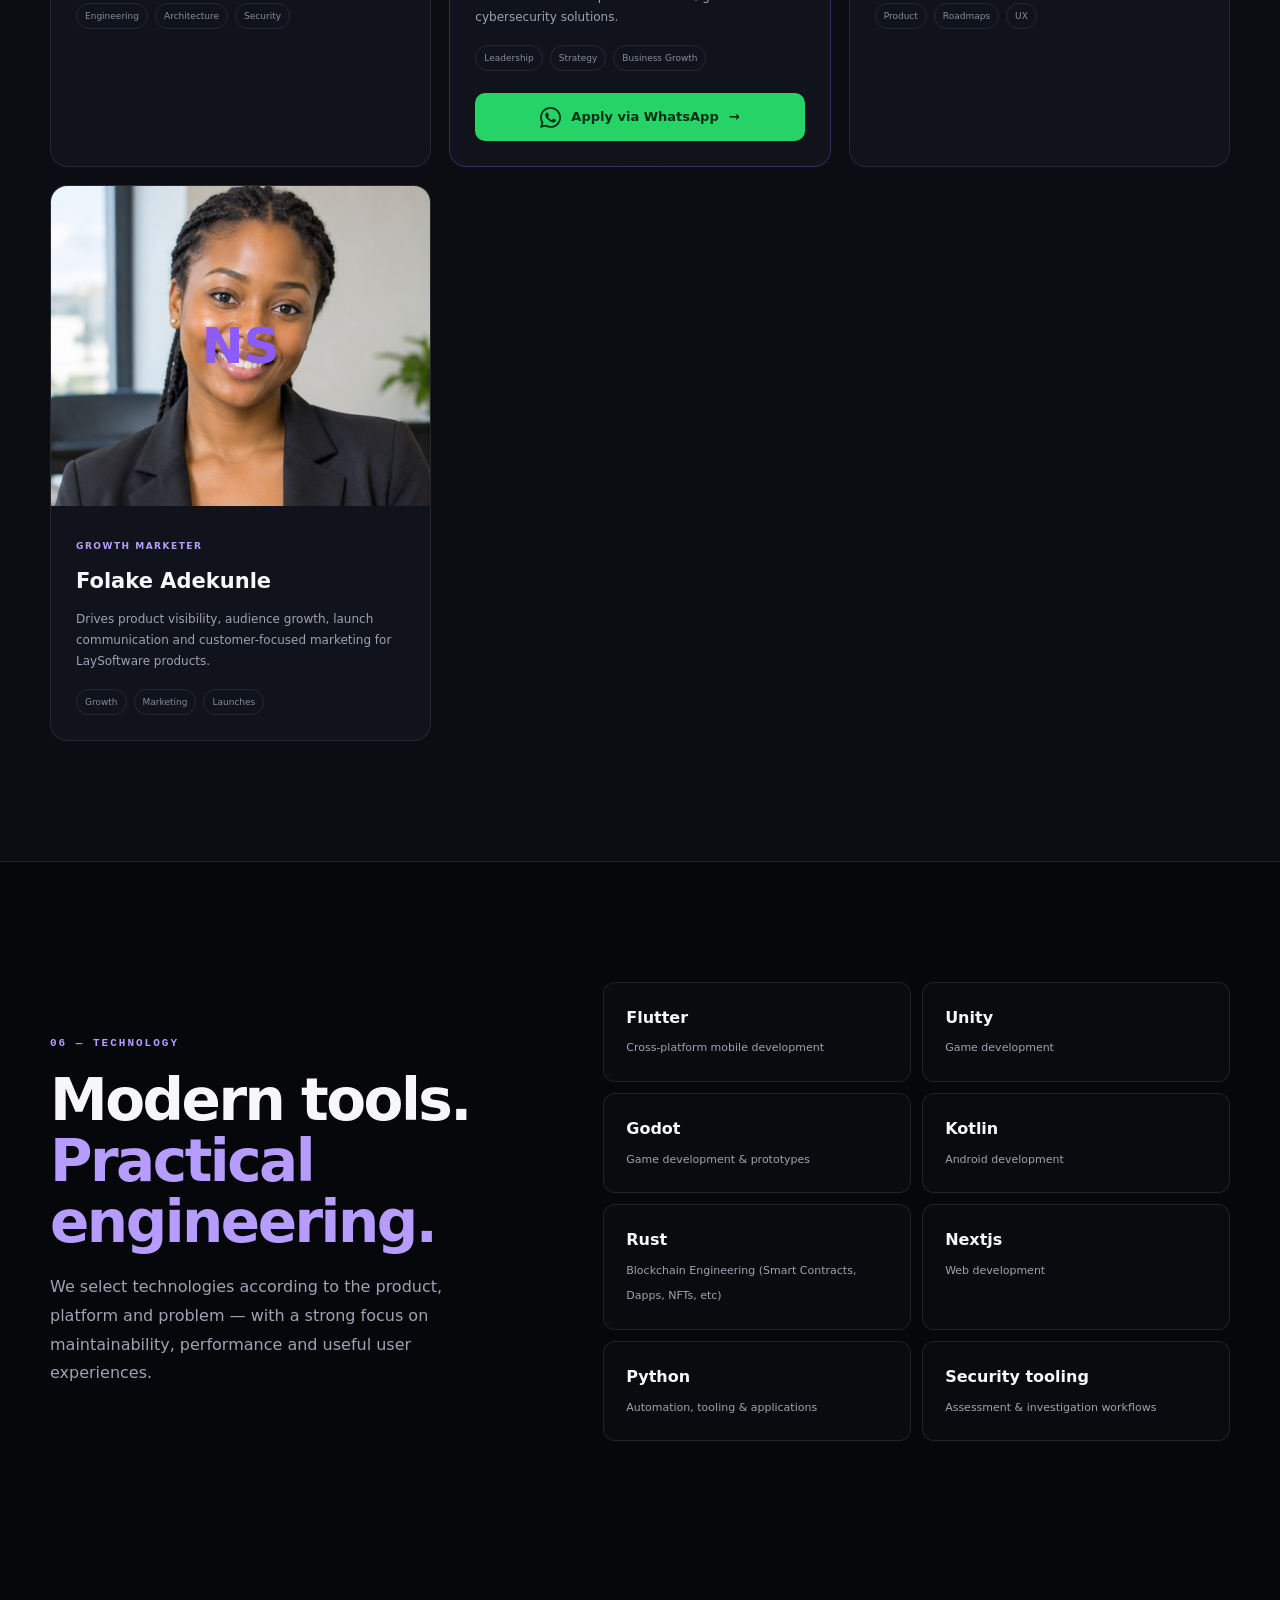
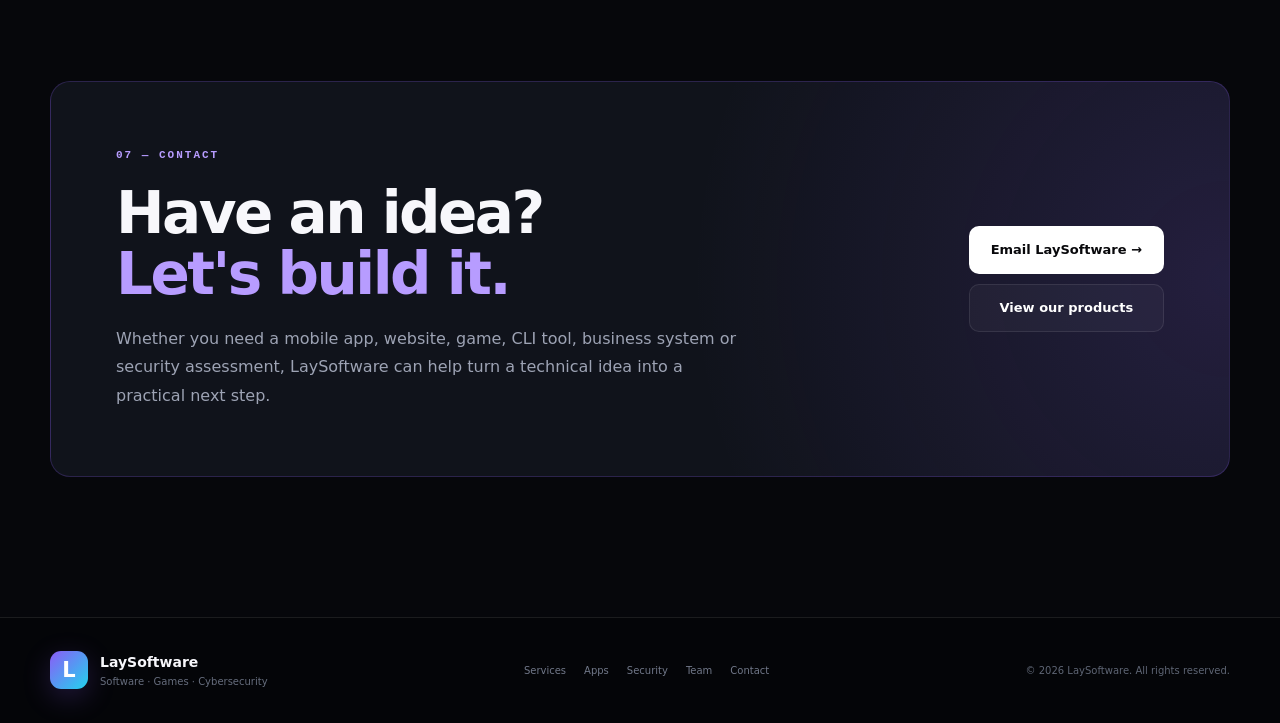
==== commit b0d5c776: "Update index.html" ====
--- a/index.html
+++ b/index.html
@@ -823,7 +823,7 @@
               <strong>Kotlin</strong><span>Android development</span>
             </div>
             <div class="tech-item">
-              <strong>Rust</strong><span>Systems & performance tooling</span>
+              <strong>Rust</strong><span>Blockchain Engineering (Smart Contracts, Dapps, NFTs, etc)</span>
             </div>
             <div class="tech-item">
               <strong>Nextjs</strong><span>Web development</span>
--- a/style.css
+++ b/style.css
@@ -1566,3 +1566,199 @@
     padding: 32px 22px;
   }
 }
+
+/* ========================================================= CEO RECRUITMENT CARD ========================================================= */
+
+.ceo-card {
+  border-color: rgba(139, 92, 246, 0.3);
+  background:
+    radial-gradient(
+      circle at 50% 0%,
+      rgba(139, 92, 246, 0.09),
+      transparent 65%
+    ),
+    var(--card);
+}
+
+.ceo-photo {
+  background:
+    radial-gradient(
+      circle at 50% 30%,
+      rgba(139, 92, 246, 0.25),
+      transparent 55%
+    ),
+    linear-gradient(145deg, #171426, #090b10);
+}
+
+.ceo-placeholder {
+  display: flex;
+  flex-direction: column;
+  align-items: center;
+  gap: 12px;
+  text-align: center;
+}
+
+.ceo-placeholder span {
+  position: static;
+  font-size: clamp(58px, 7vw, 84px);
+  line-height: 1;
+  letter-spacing: -4px;
+  font-weight: 900;
+  background: linear-gradient(135deg, var(--primary-light), var(--secondary));
+  -webkit-background-clip: text;
+  background-clip: text;
+  color: transparent;
+}
+
+.ceo-placeholder small {
+  color: #9da3b4;
+  font-size: 9px;
+  font-weight: 800;
+  letter-spacing: 3px;
+}
+
+.ceo-open-badge {
+  position: absolute;
+  top: 16px;
+  right: 16px;
+  z-index: 3;
+  padding: 7px 11px;
+  border: 1px solid rgba(52, 211, 153, 0.3);
+  border-radius: 100px;
+  background: rgba(52, 211, 153, 0.12);
+  color: #6ee7b7;
+  font-size: 9px;
+  font-weight: 800;
+  letter-spacing: 1px;
+}
+
+.whatsapp-button {
+  display: flex;
+  width: 100%;
+  margin-top: 22px;
+  gap: 10px;
+  justify-content: center;
+  background: #25d366;
+  color: #052e16;
+  border: 1px solid rgba(37, 211, 102, 0.45);
+}
+
+.whatsapp-button:hover {
+  background: #32e074;
+  box-shadow: 0 10px 30px rgba(37, 211, 102, 0.16);
+}
+
+.whatsapp-icon {
+  width: 21px;
+  height: 21px;
+  flex-shrink: 0;
+}
+
+.whatsapp-button:focus-visible {
+  outline: 2px solid #6ee7b7;
+  outline-offset: 4px;
+}
+
+/* Keep the CEO card centered when the team grid has fewer columns. */
+@media (max-width: 1000px) {
+  .team-grid {
+    grid-template-columns: repeat(2, minmax(0, 1fr));
+  }
+
+  .team-card:last-child {
+    grid-column: auto;
+    max-width: none;
+    justify-self: stretch;
+  }
+}
+
+@media (max-width: 600px) {
+  .team-grid {
+    grid-template-columns: 1fr;
+  }
+
+  .ceo-placeholder span {
+    font-size: 72px;
+  }
+}
+
+/* Fix CEO placeholder and position badge layout */
+.ceo-photo {
+  position: relative;
+  display: flex;
+  align-items: center;
+  justify-content: center;
+  padding: 50px 15px 25px;
+}
+
+.ceo-photo .ceo-placeholder {
+  position: relative;
+  z-index: 1;
+  display: flex;
+  flex-direction: column;
+  align-items: center;
+  justify-content: center;
+  gap: 12px;
+  width: 100%;
+  text-align: center;
+}
+
+.ceo-photo .ceo-placeholder span {
+  position: static;
+  display: block;
+  font-size: clamp(54px, 6vw, 76px);
+  font-weight: 900;
+  line-height: 1;
+  letter-spacing: -2px;
+  color: #b79cff;
+  background: linear-gradient(135deg, #b79cff, #22d3ee);
+  -webkit-background-clip: text;
+  background-clip: text;
+  -webkit-text-fill-color: transparent;
+}
+
+.ceo-photo .ceo-placeholder small {
+  position: static;
+  display: block;
+  color: #9da3b4;
+  font-size: 9px;
+  line-height: 1.5;
+  letter-spacing: 2px;
+  font-weight: 700;
+  white-space: normal;
+}
+
+.ceo-photo .ceo-open-badge {
+  position: absolute;
+  top: 14px;
+  right: 14px;
+  z-index: 2;
+  display: inline-flex;
+  align-items: center;
+  justify-content: center;
+  width: auto;
+  height: auto;
+  padding: 6px 10px;
+  font-size: 9px;
+  line-height: 1.4;
+  letter-spacing: 0.7px;
+  font-weight: 800;
+  white-space: nowrap;
+  color: #6ee7b7;
+  background: rgba(52, 211, 153, 0.12);
+  border: 1px solid rgba(52, 211, 153, 0.3);
+  border-radius: 100px;
+}
+
+@media (max-width: 380px) {
+  .ceo-photo .ceo-open-badge {
+    top: 10px;
+    right: 10px;
+    font-size: 8px;
+    padding: 5px 7px;
+  }
+
+  .ceo-photo .ceo-placeholder span {
+    font-size: 54px;
+  }
+}
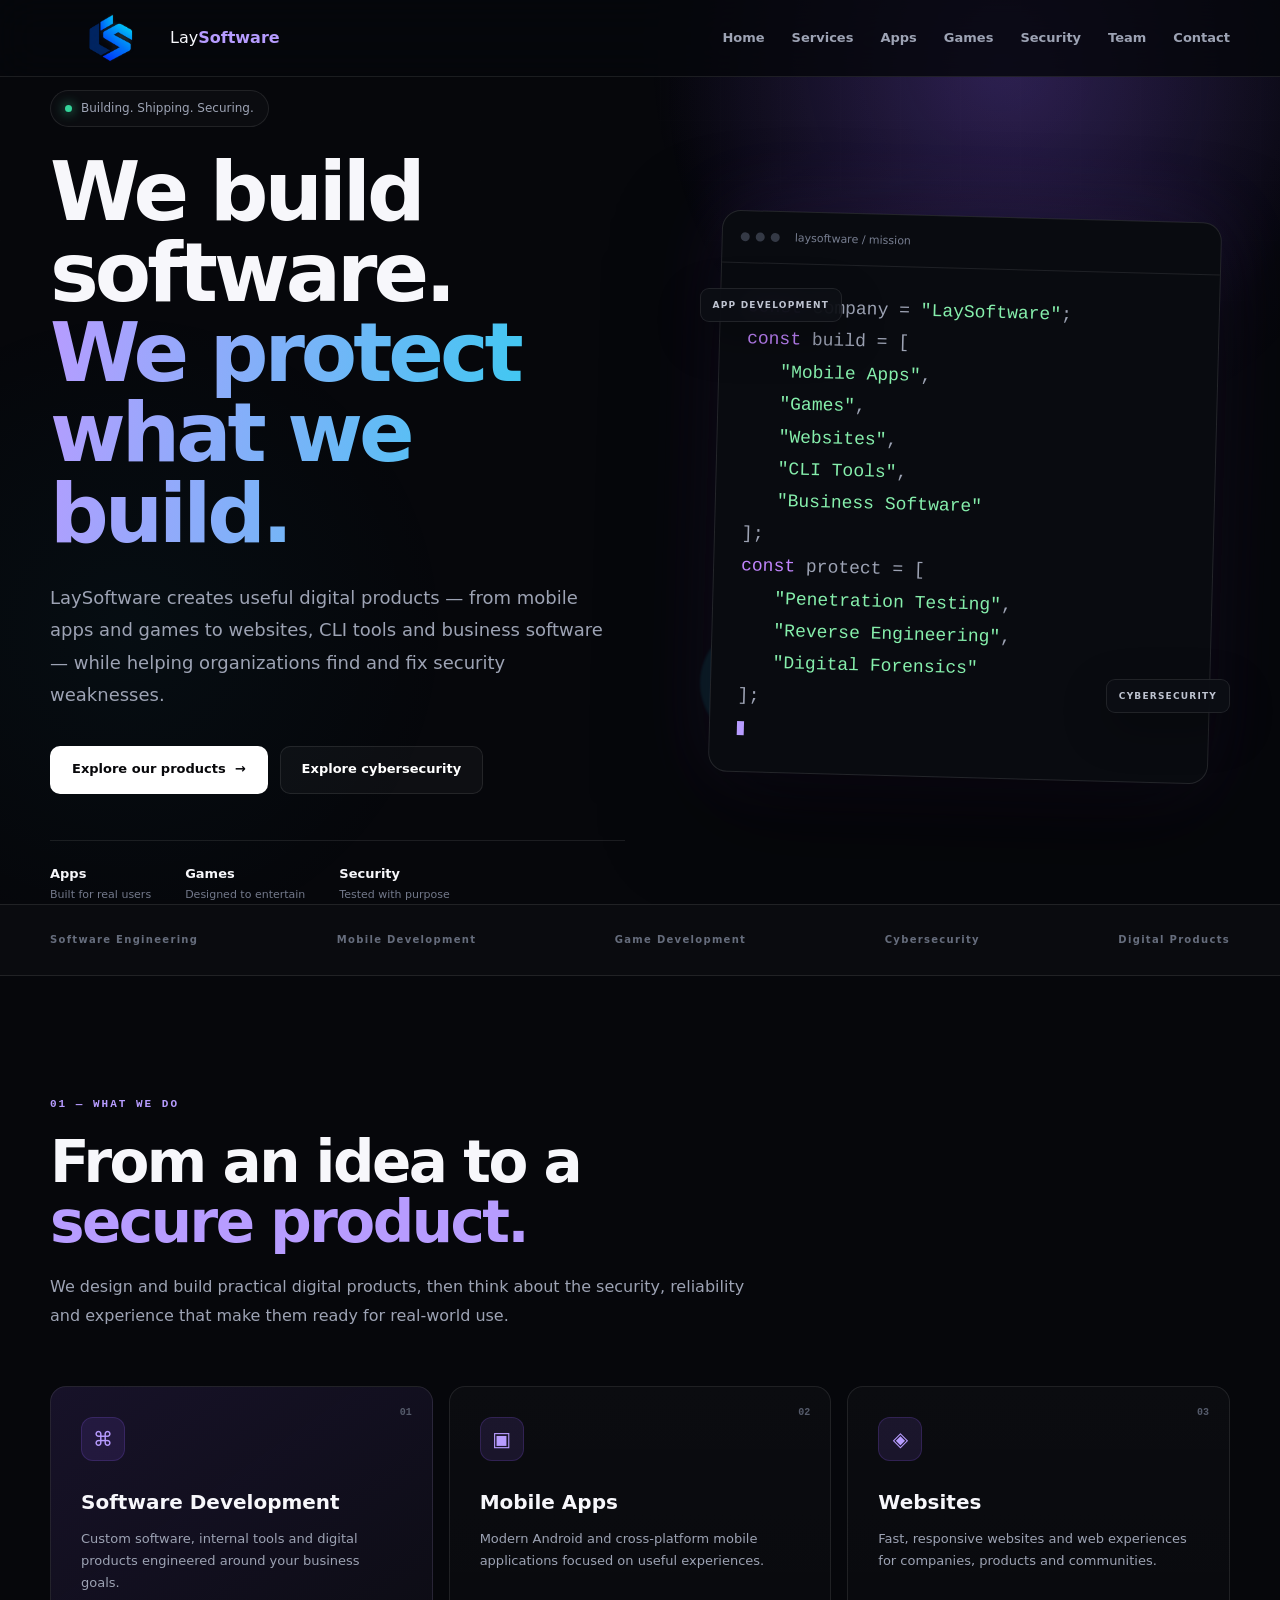
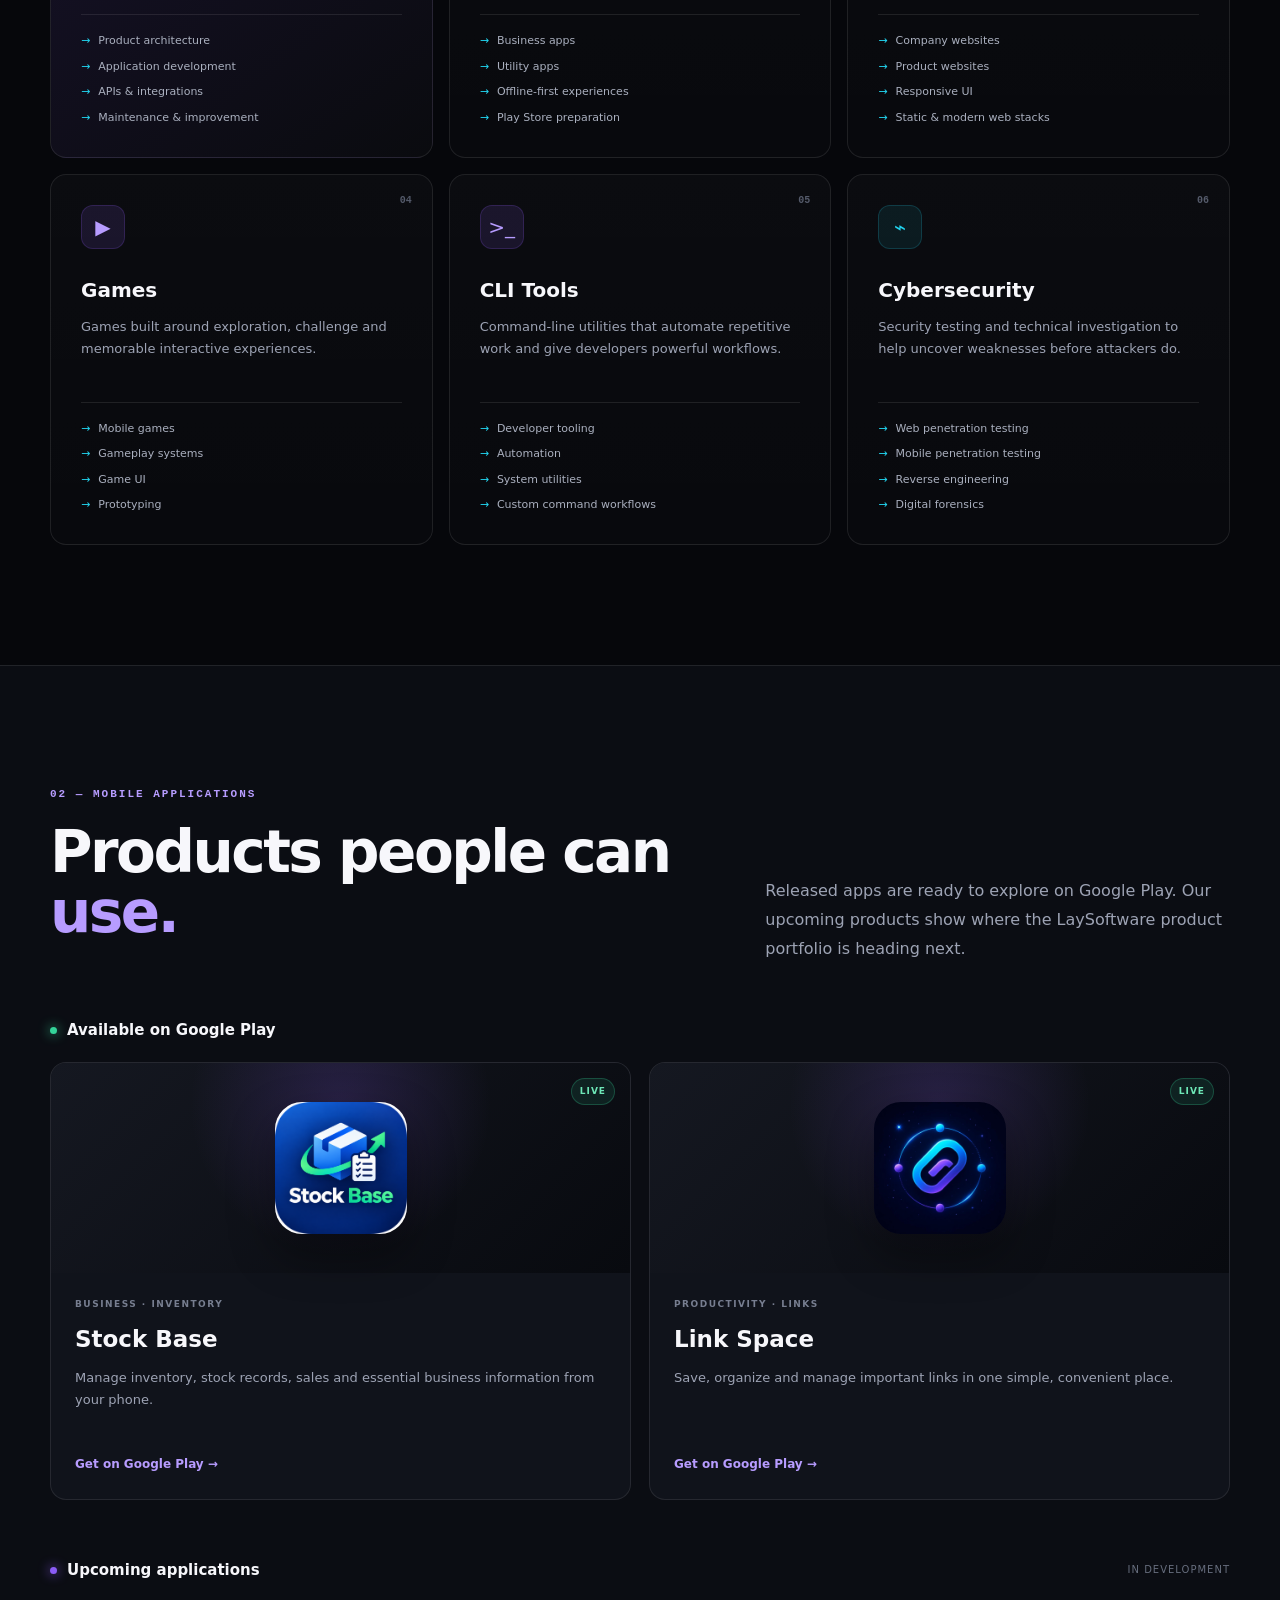
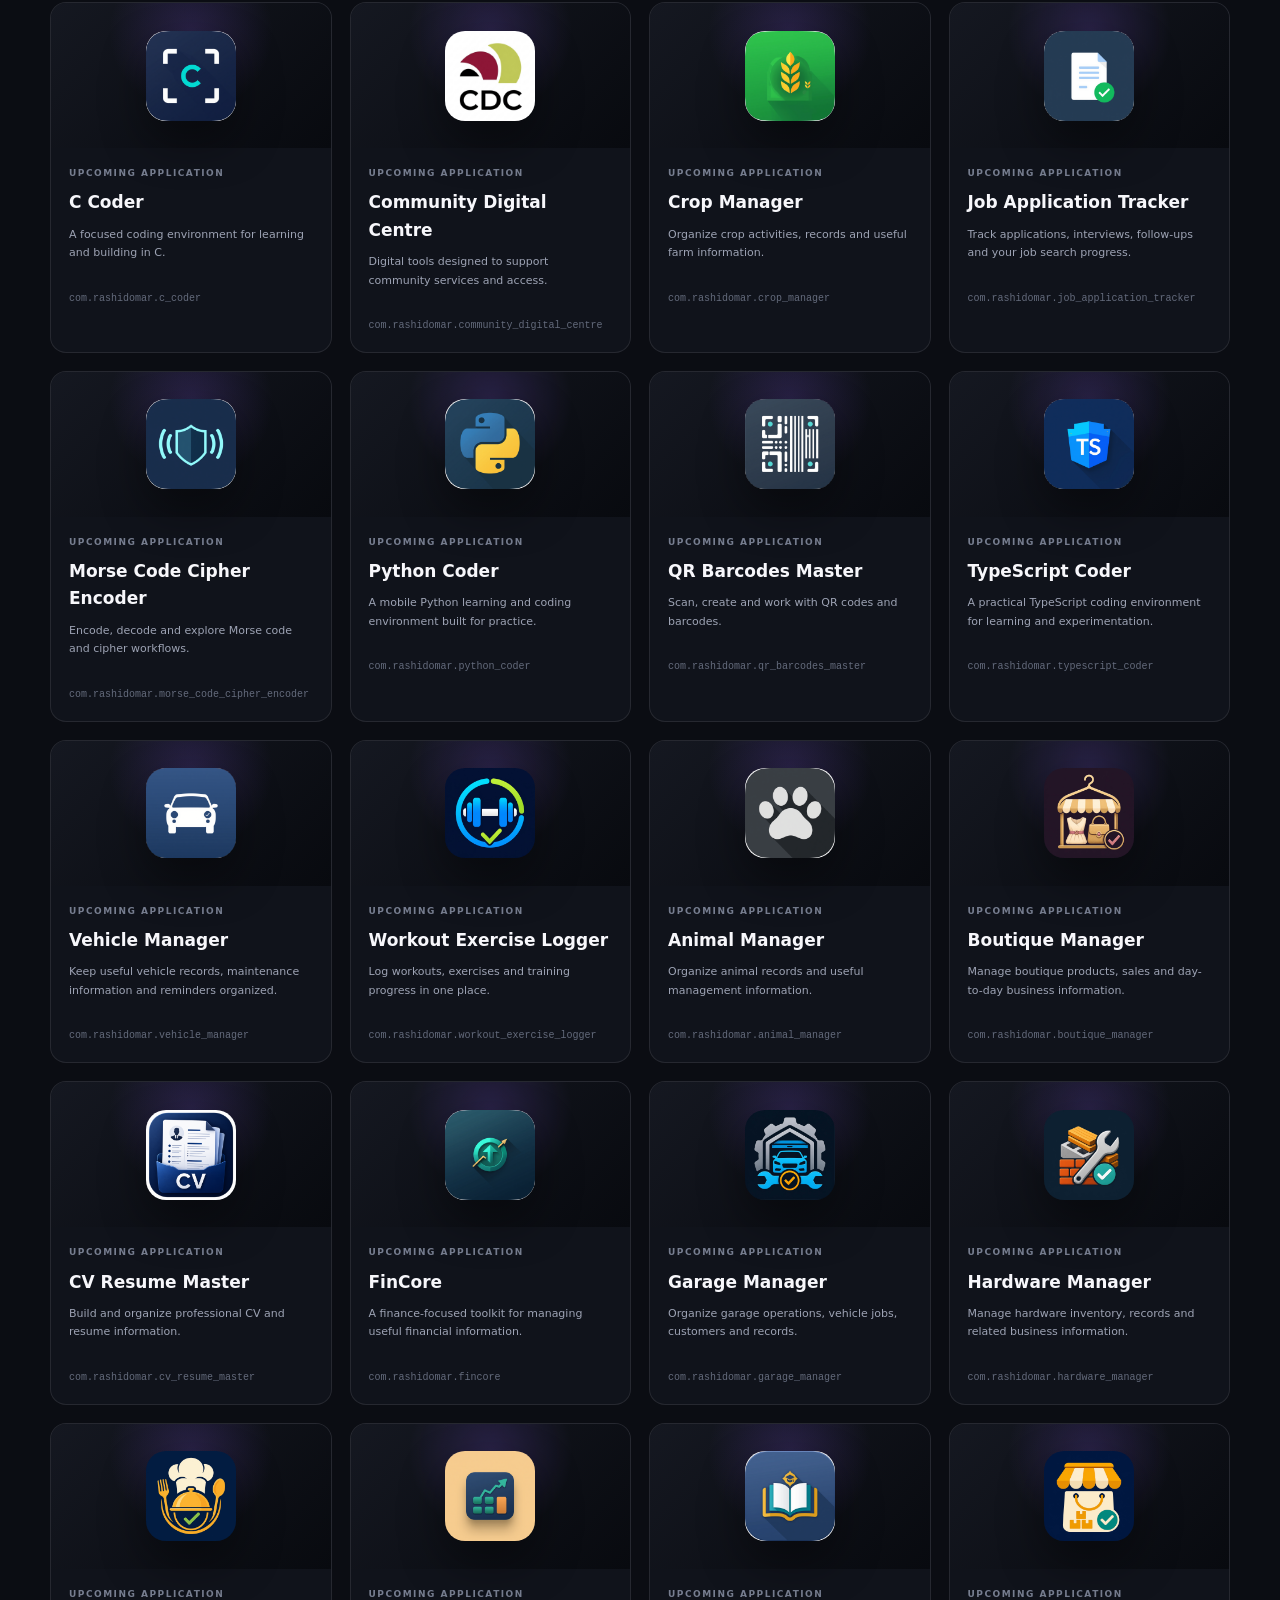
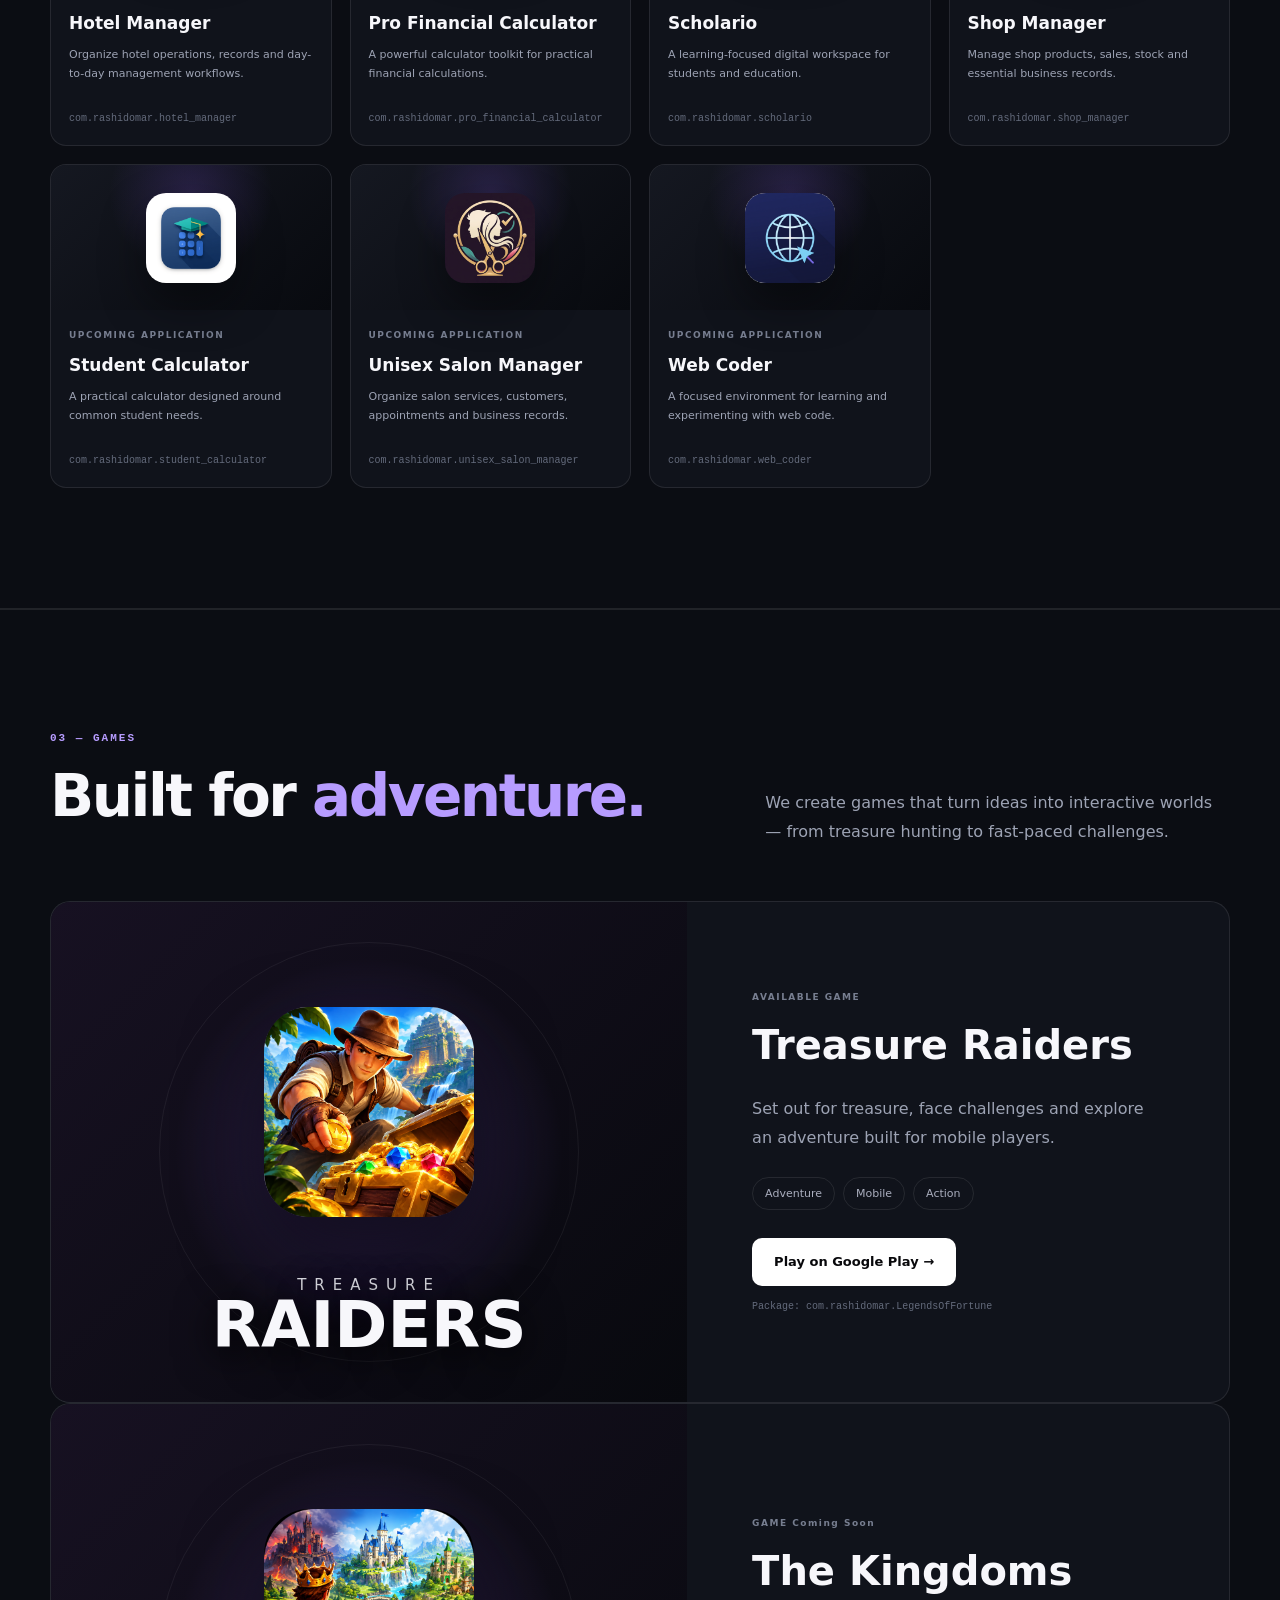
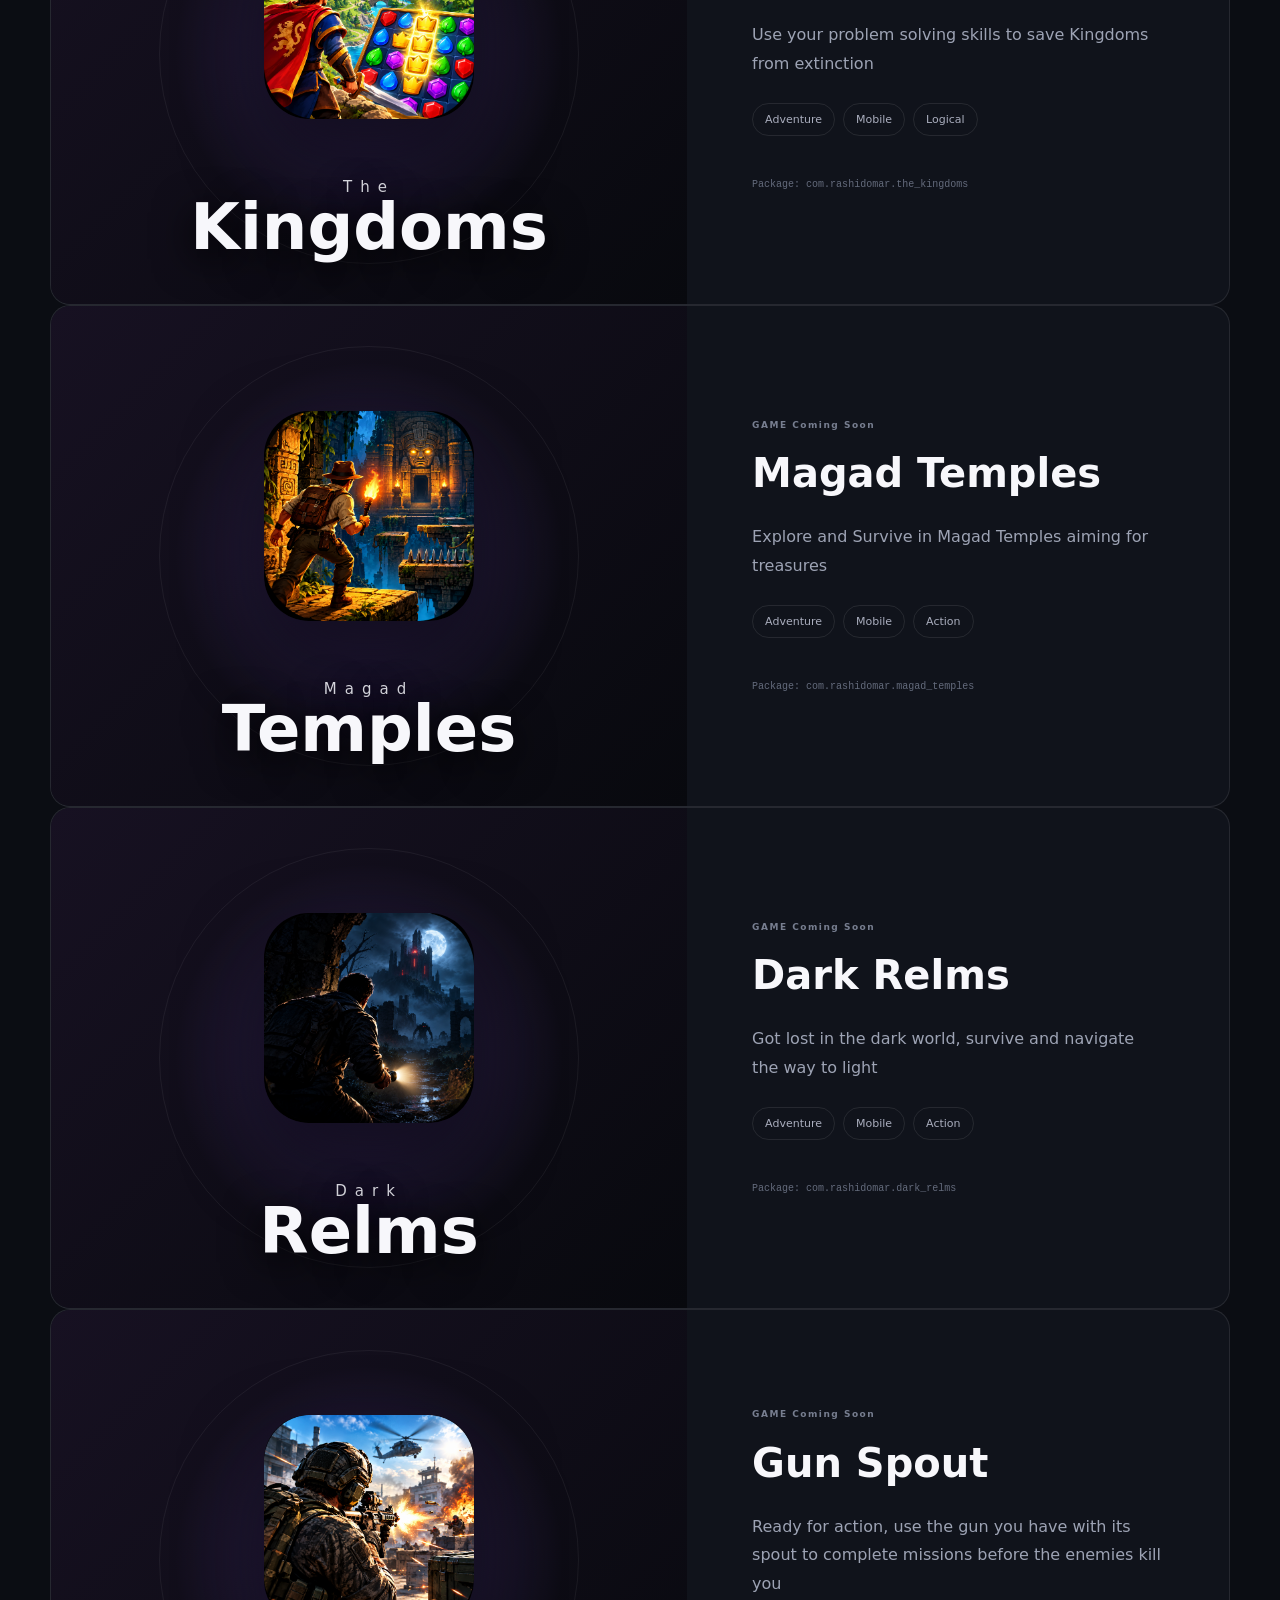
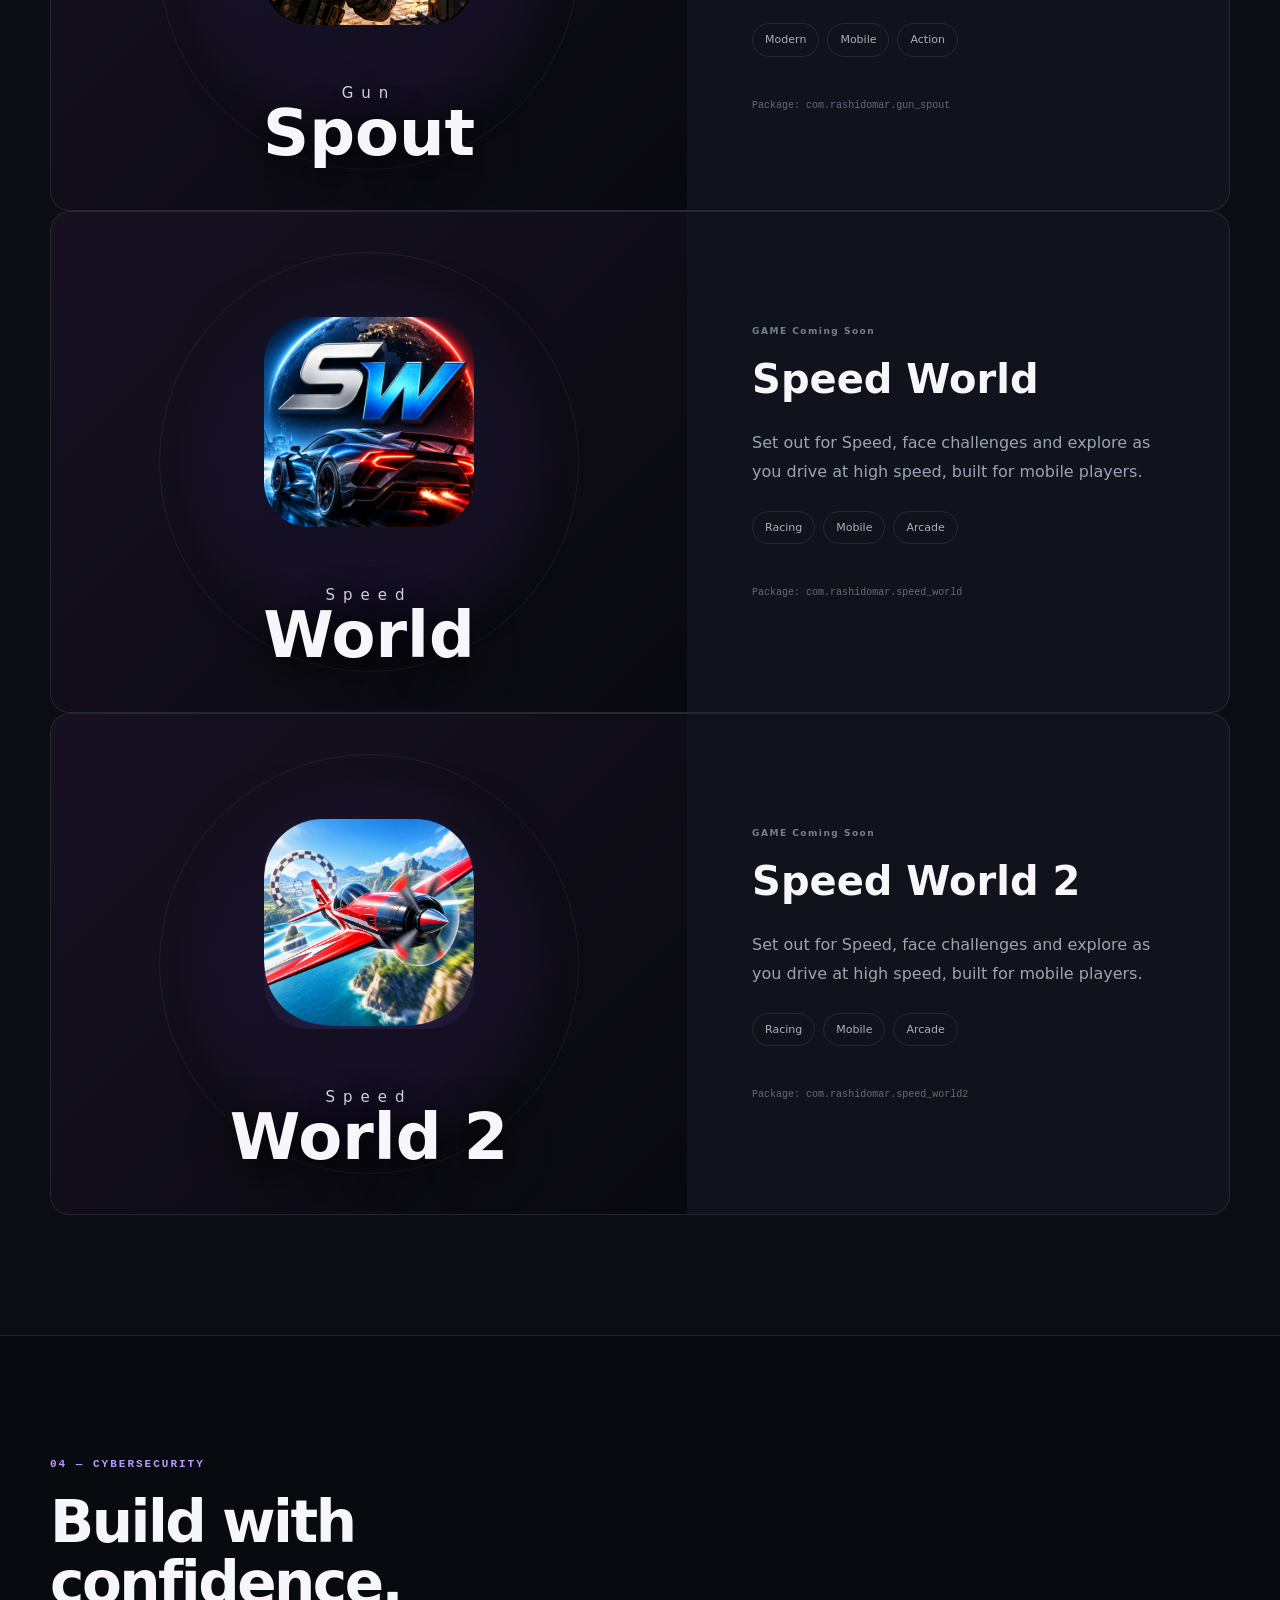
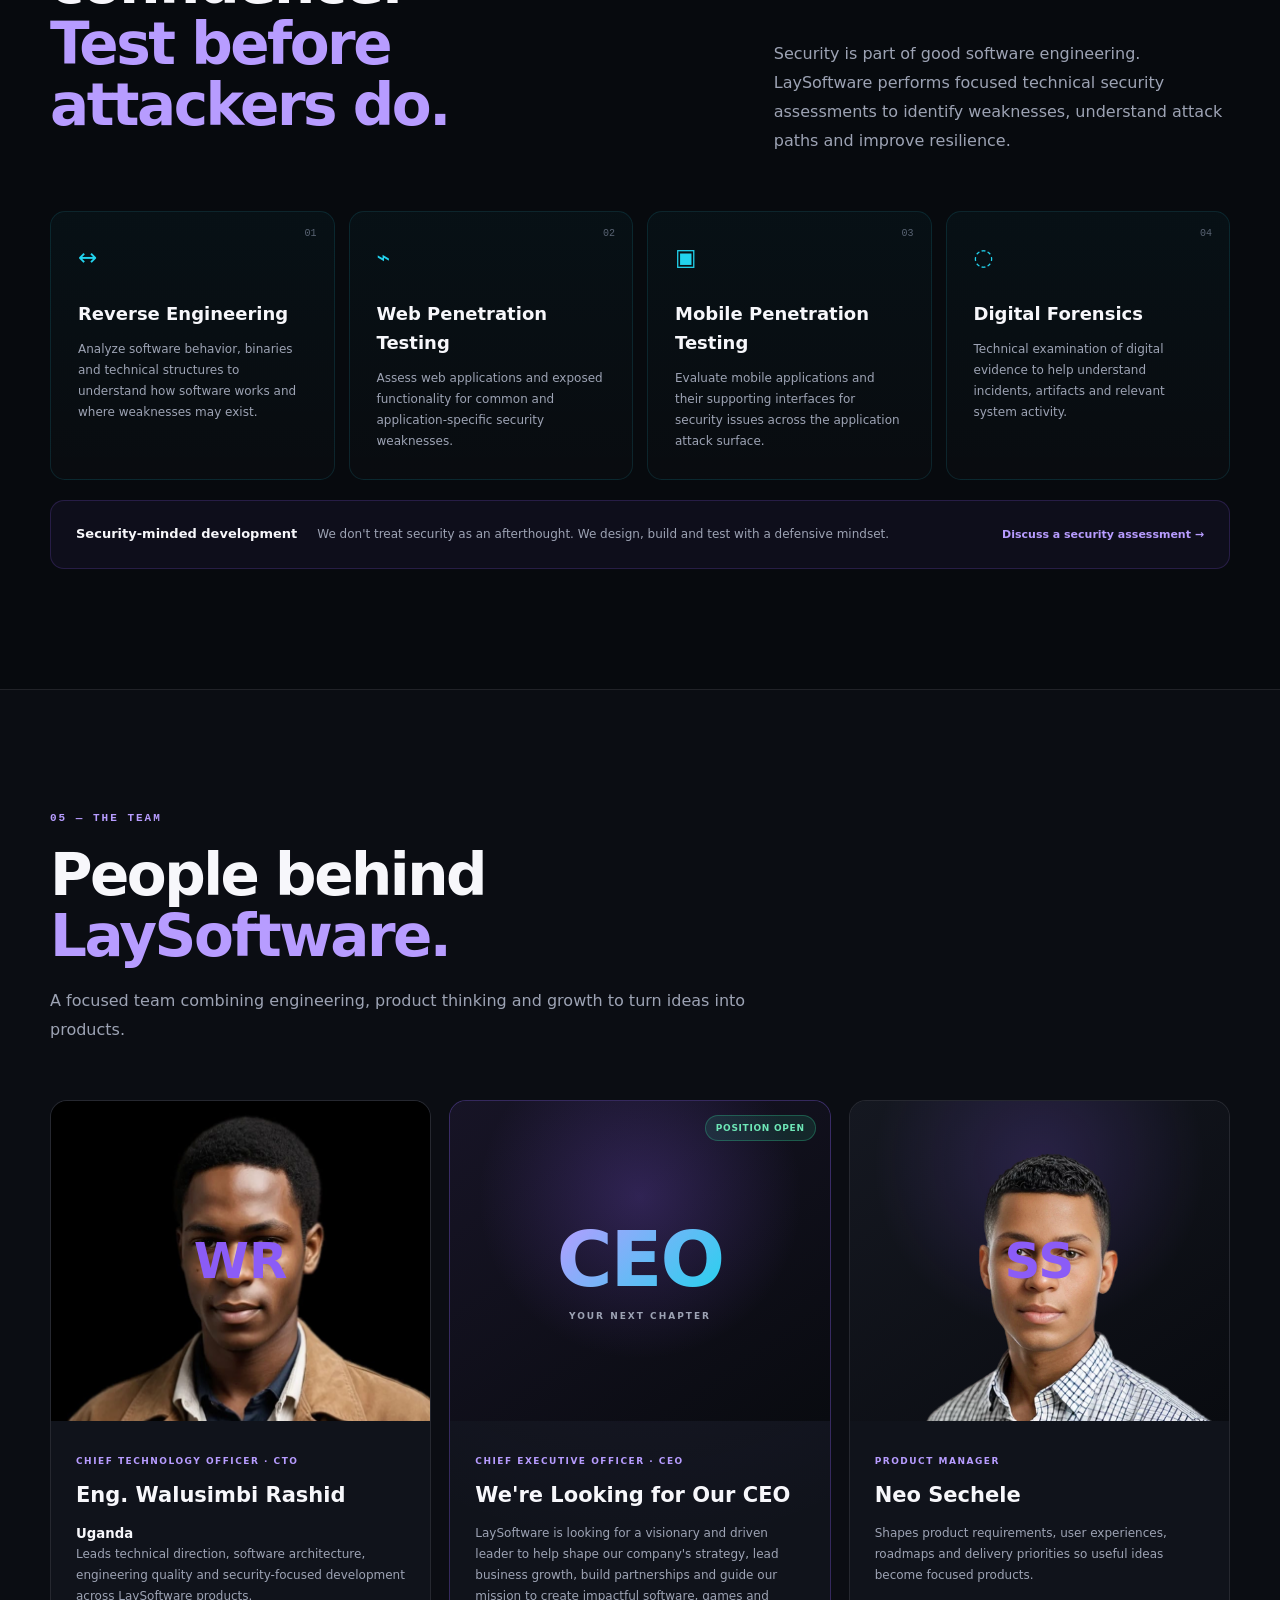
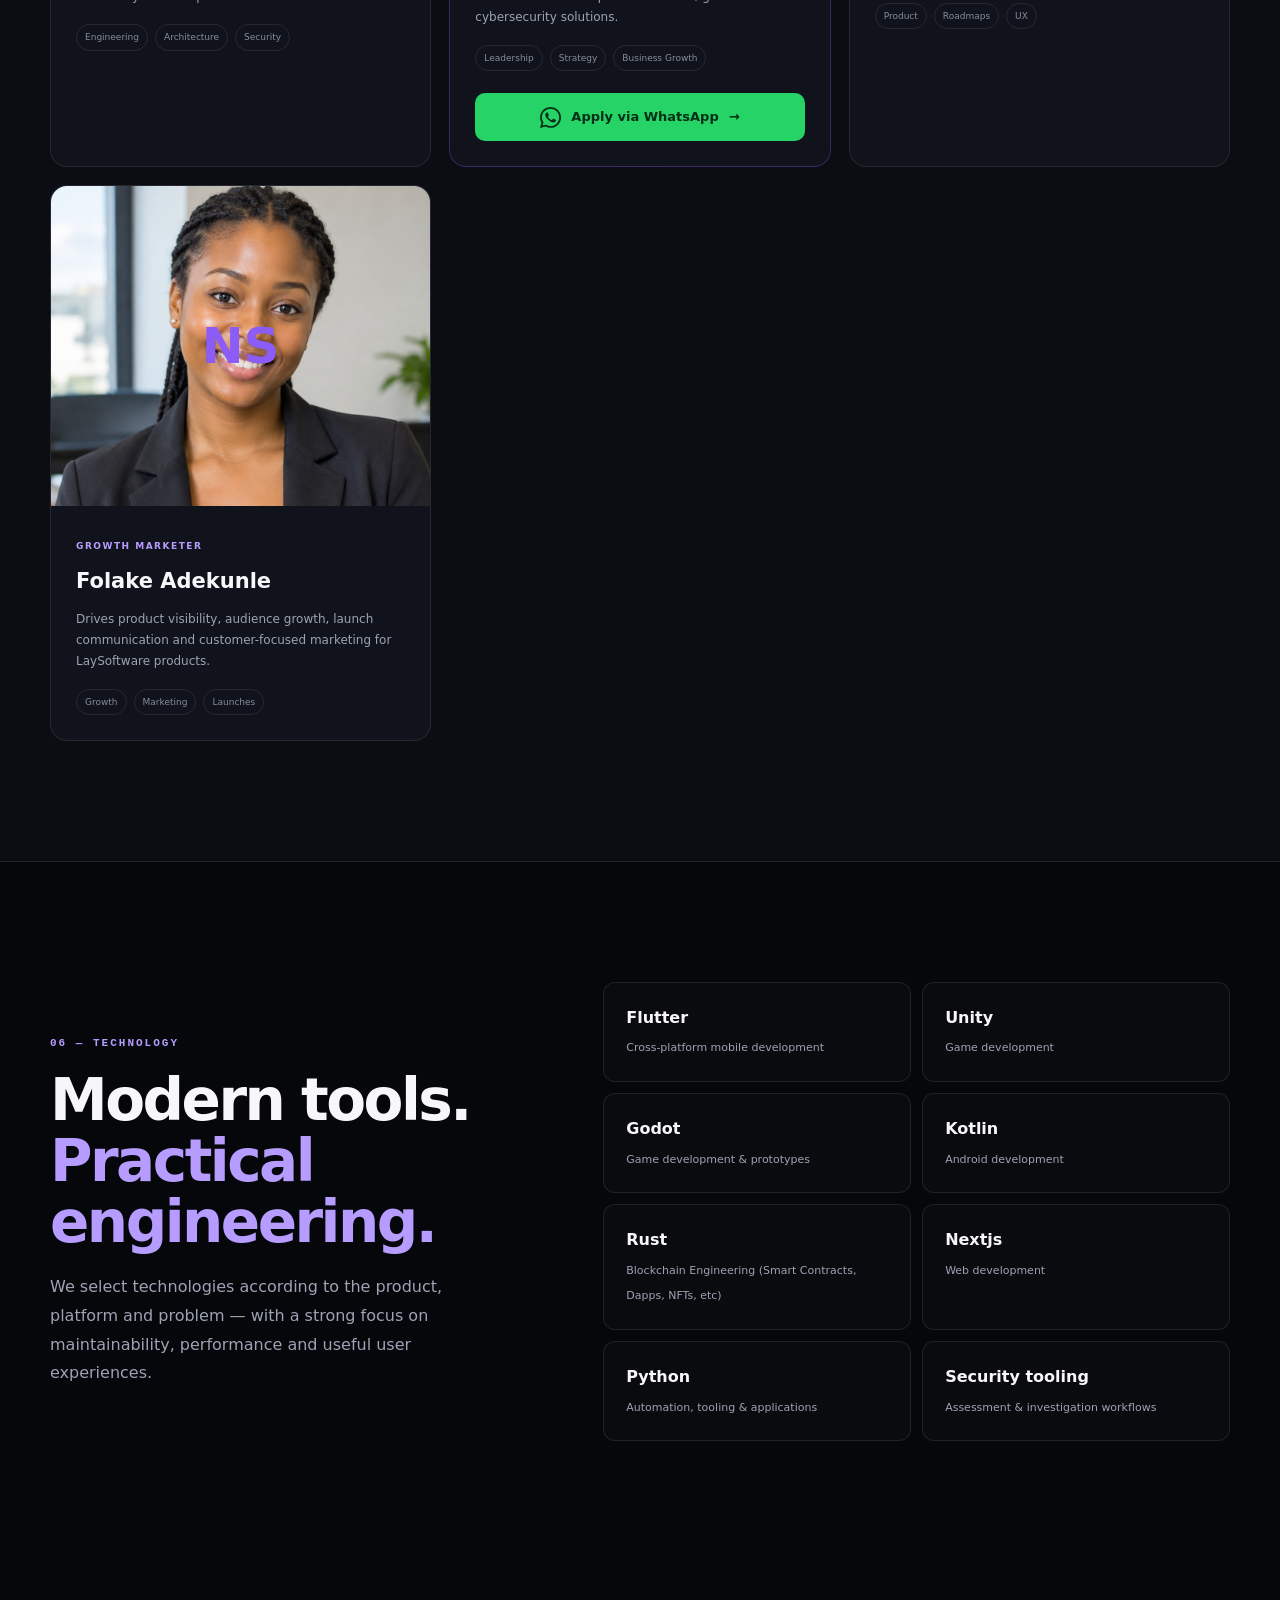
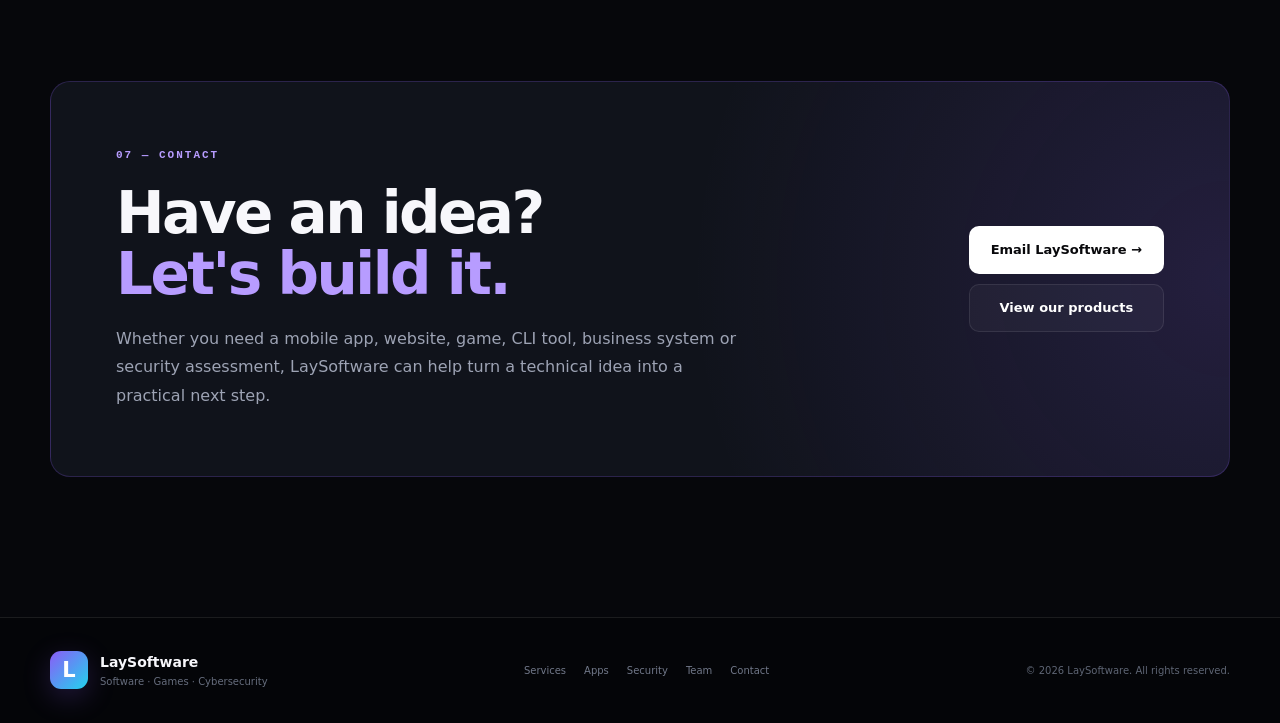
==== commit 2eaa7d80: "Update index.html" ====
--- a/index.html
+++ b/index.html
@@ -694,6 +694,7 @@
               <div class="team-content">
                 <span class="team-role">CHIEF TECHNOLOGY OFFICER · CTO</span>
                 <h3>Eng. Walusimbi Rashid</h3>
+                <h5>Uganda</h5>
                 <p>
                   Leads technical direction, software architecture, engineering
                   quality and security-focused development across LaySoftware
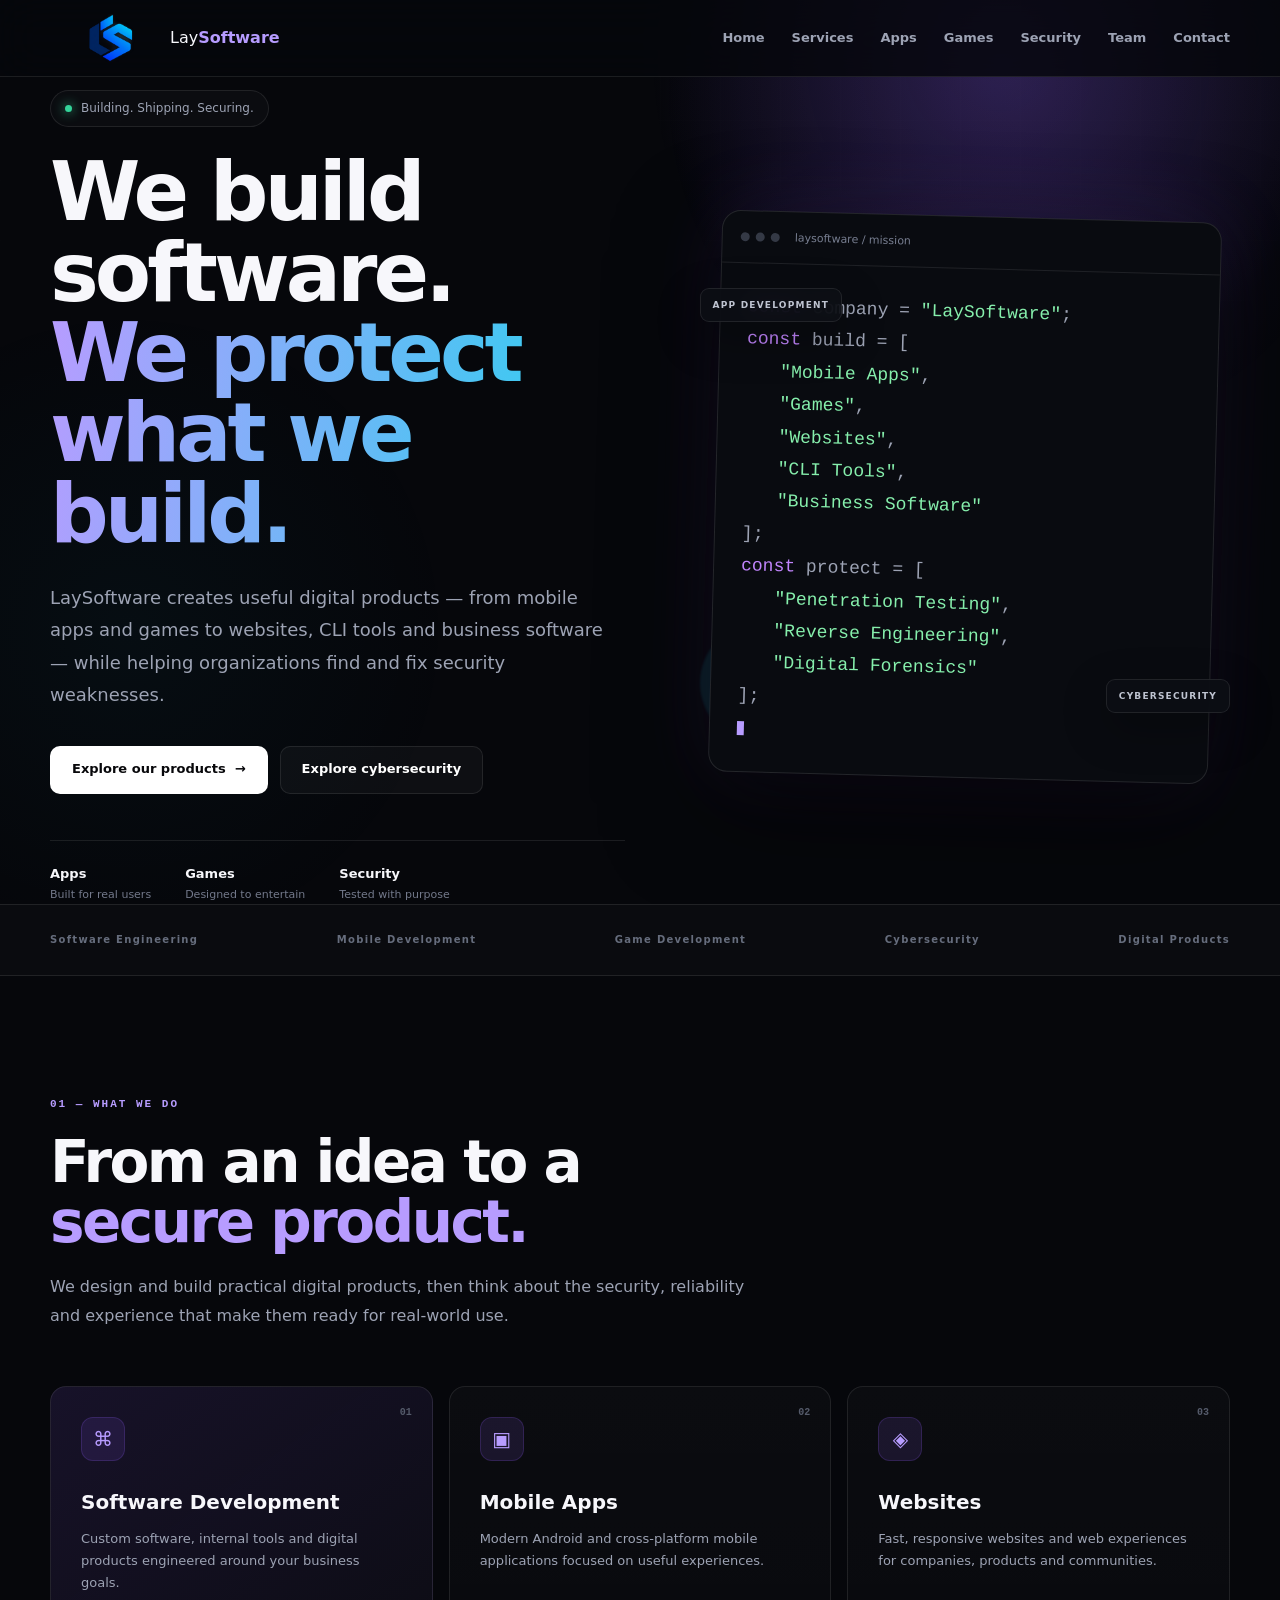
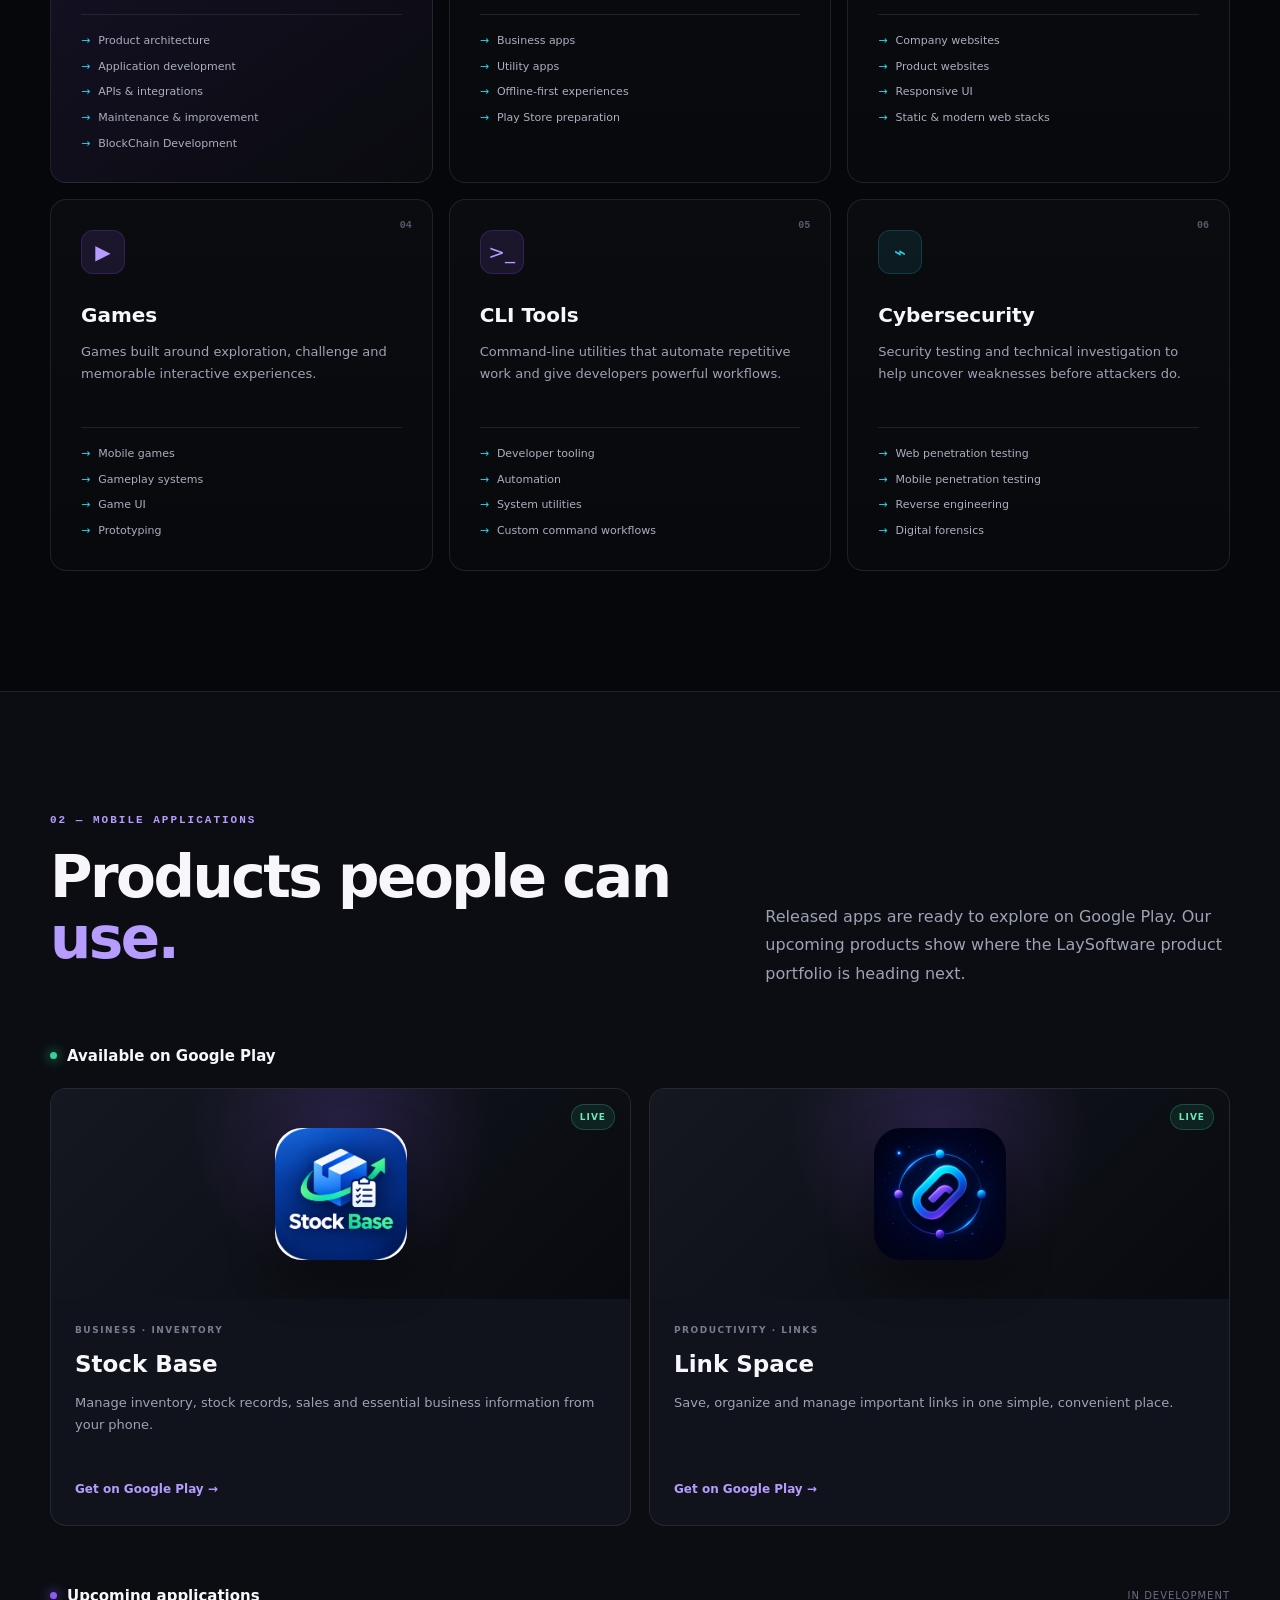
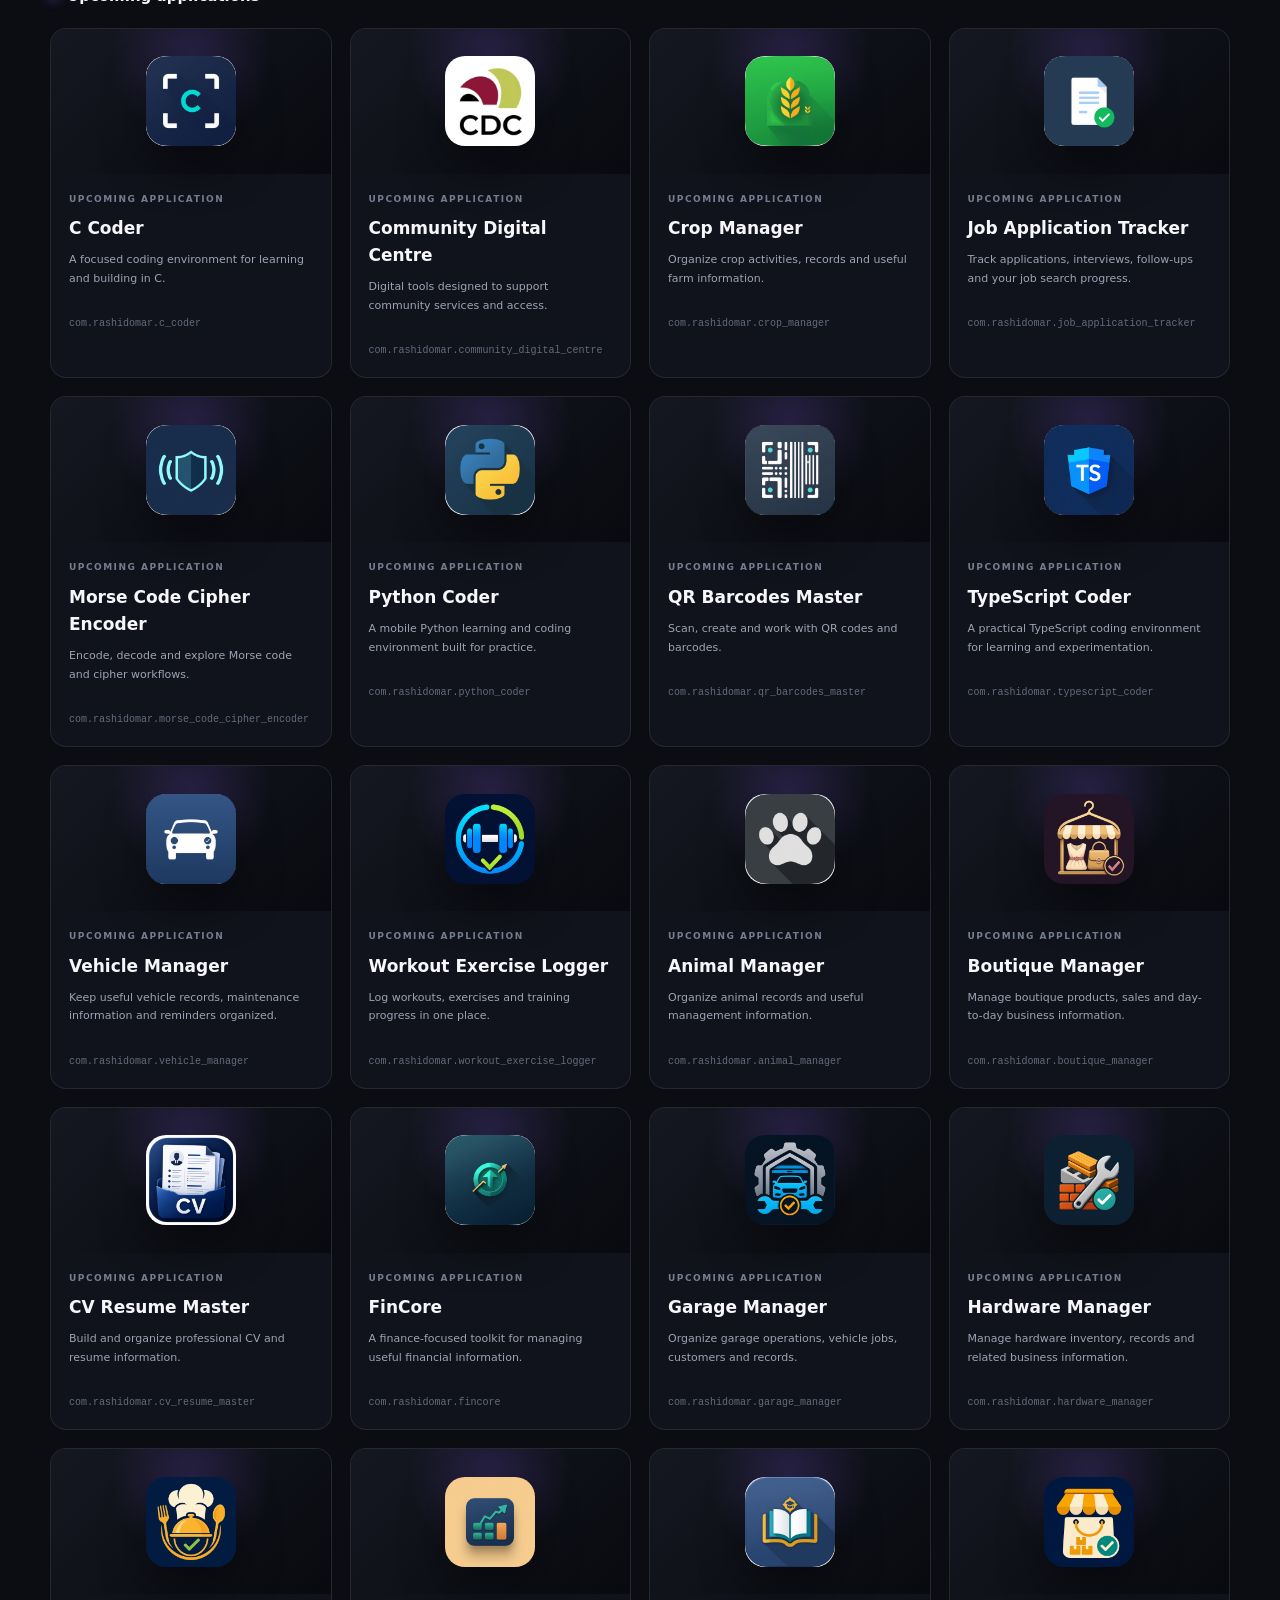
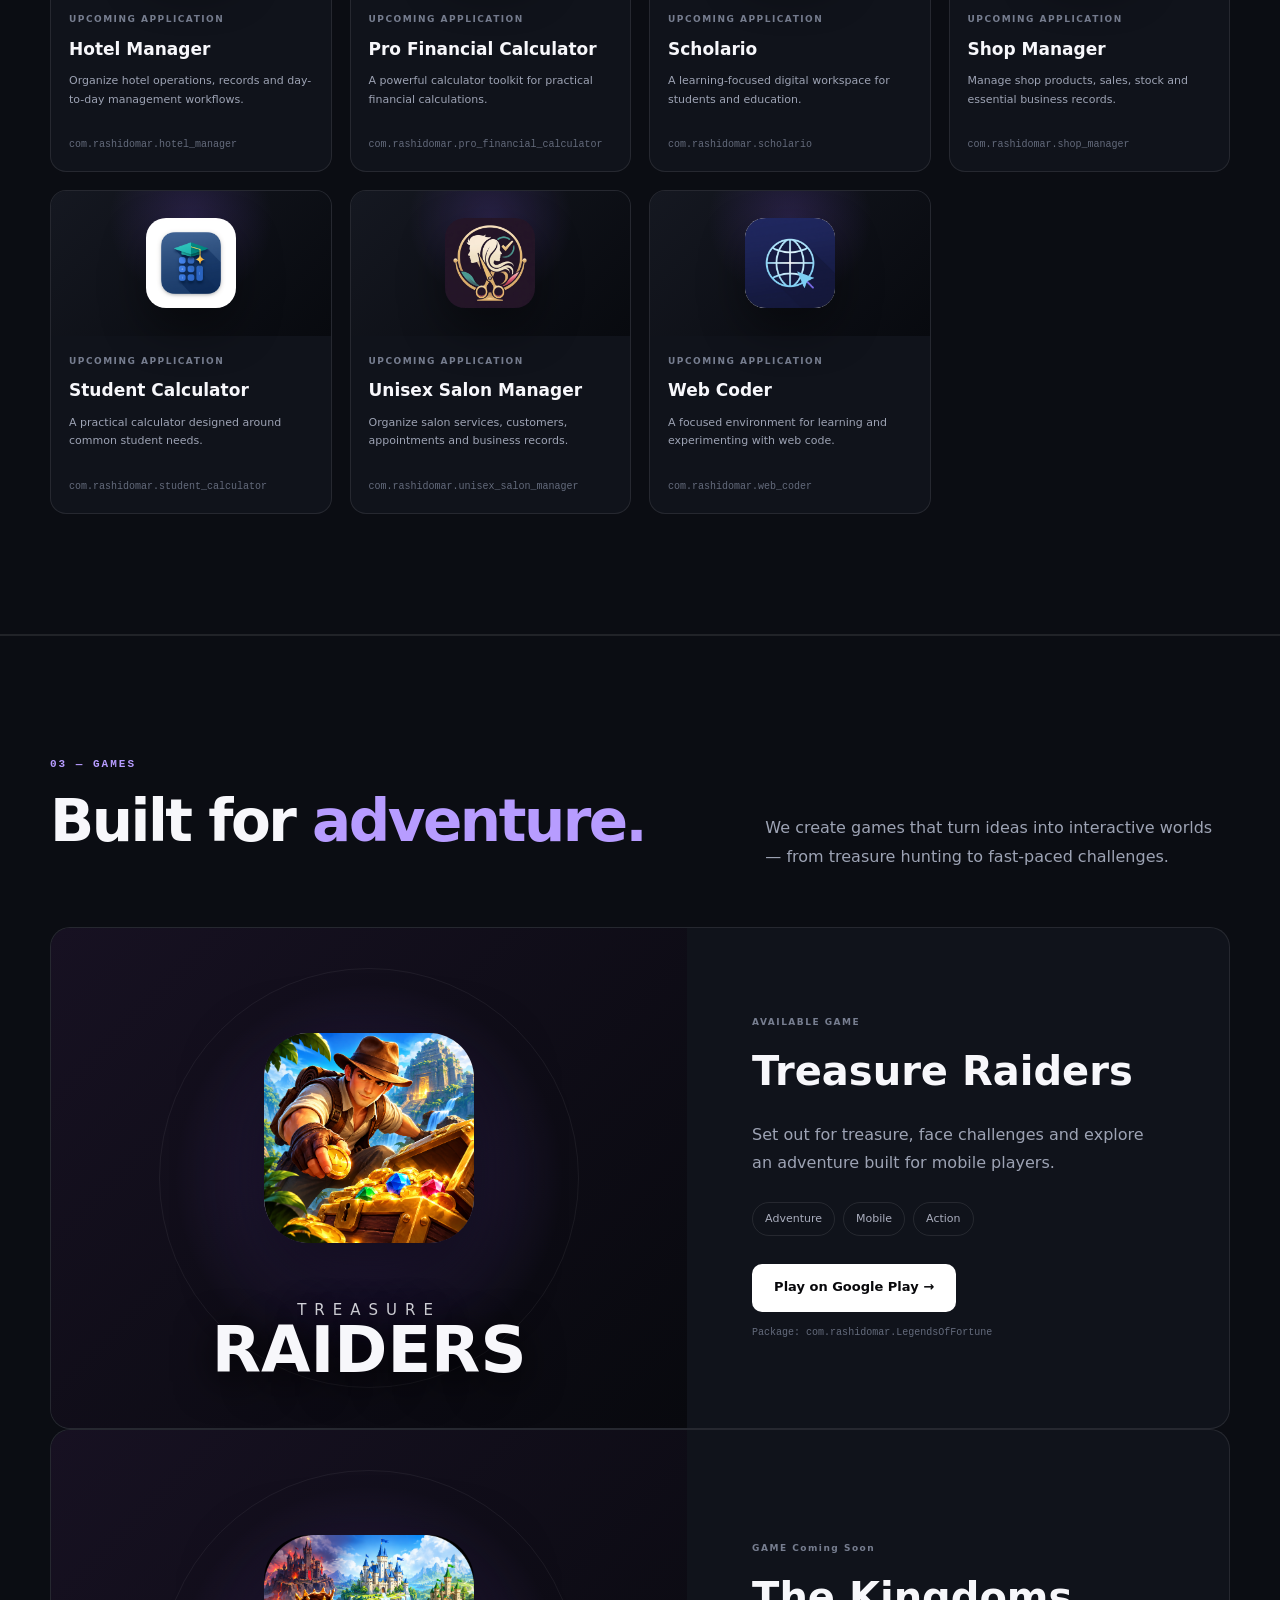
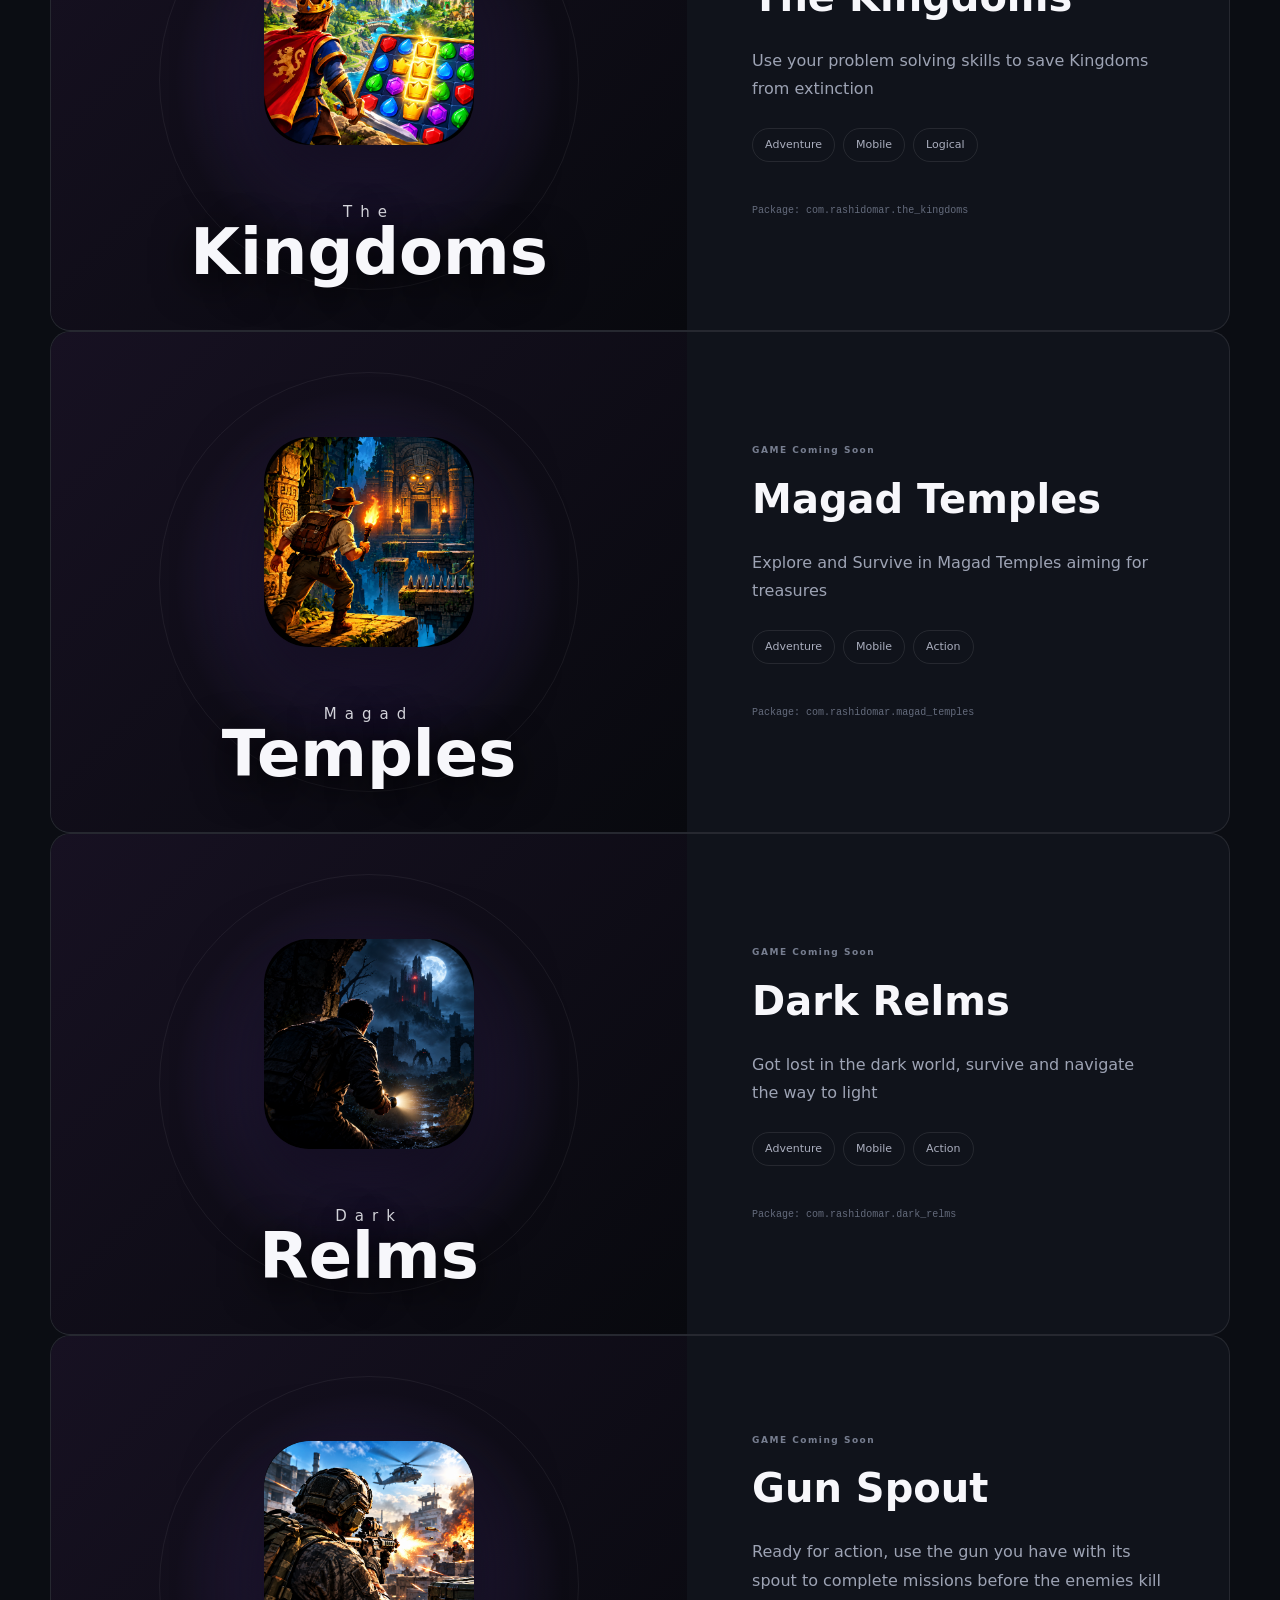
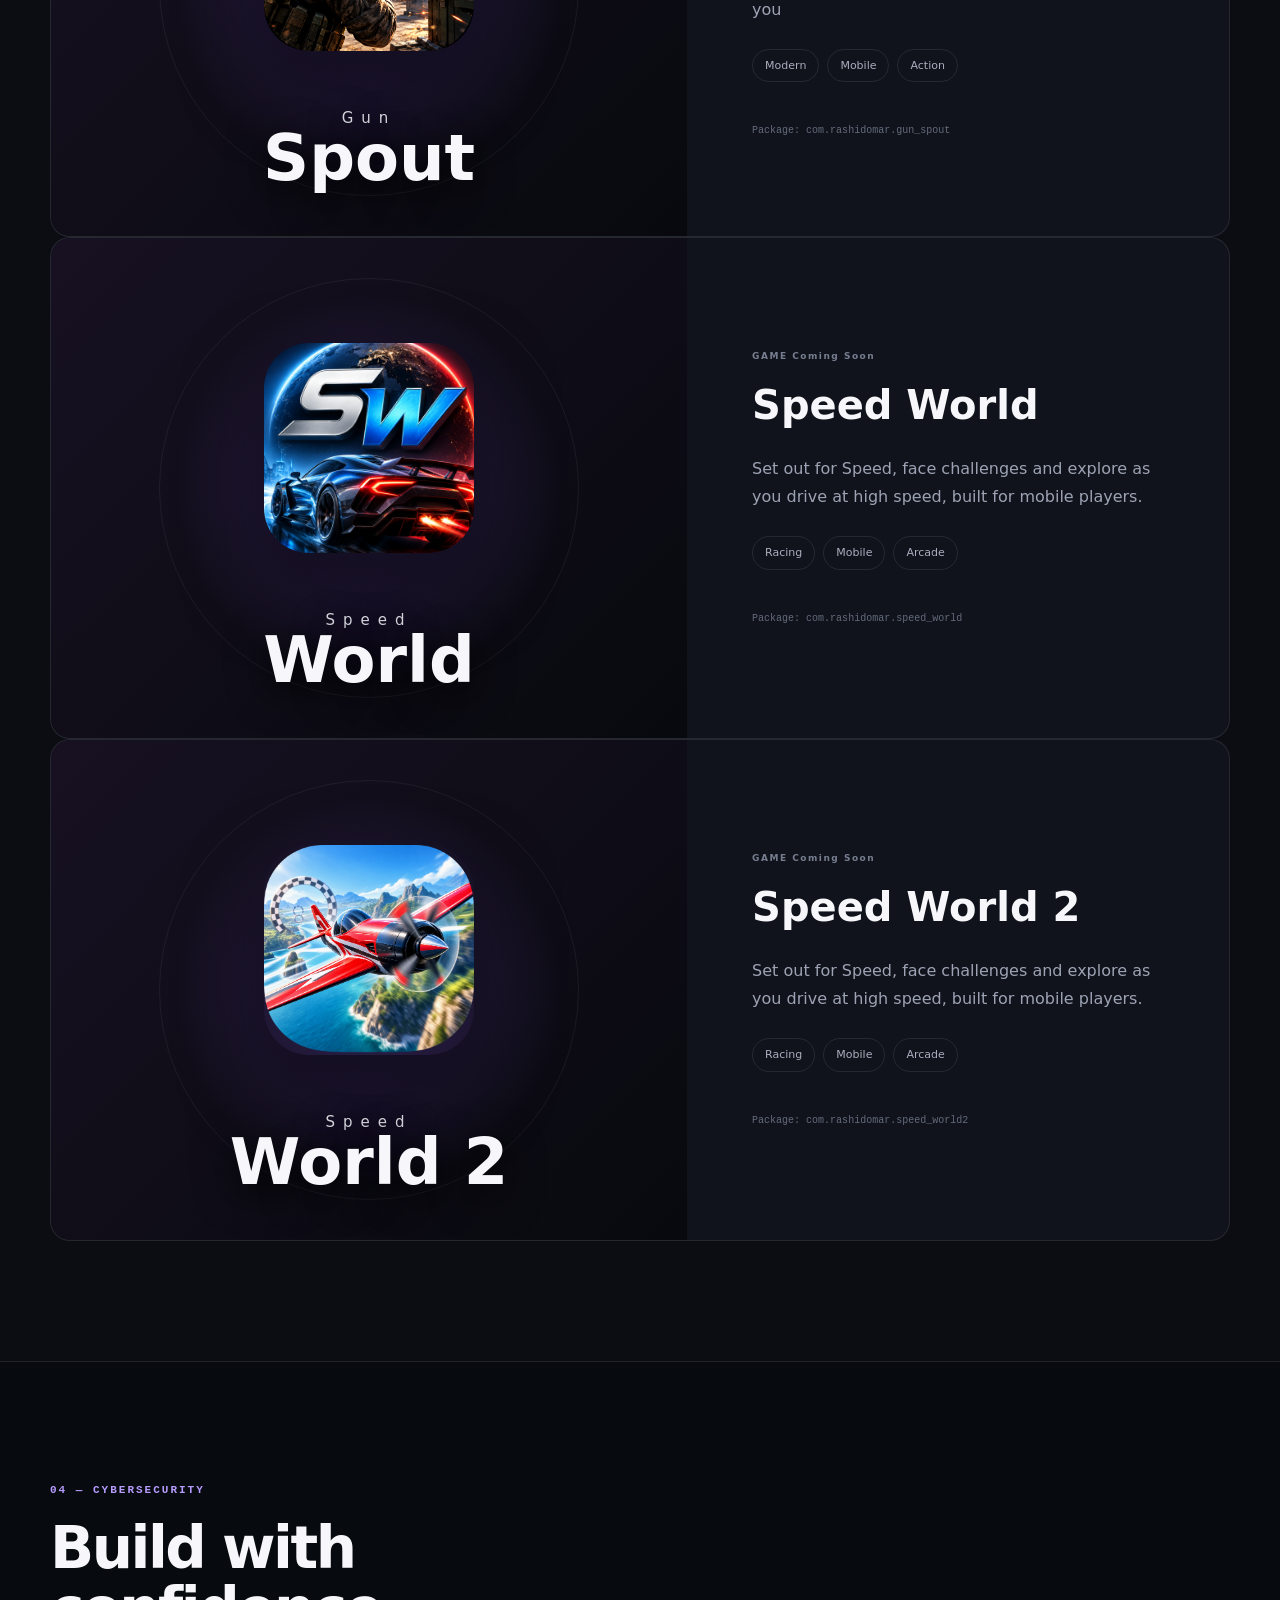
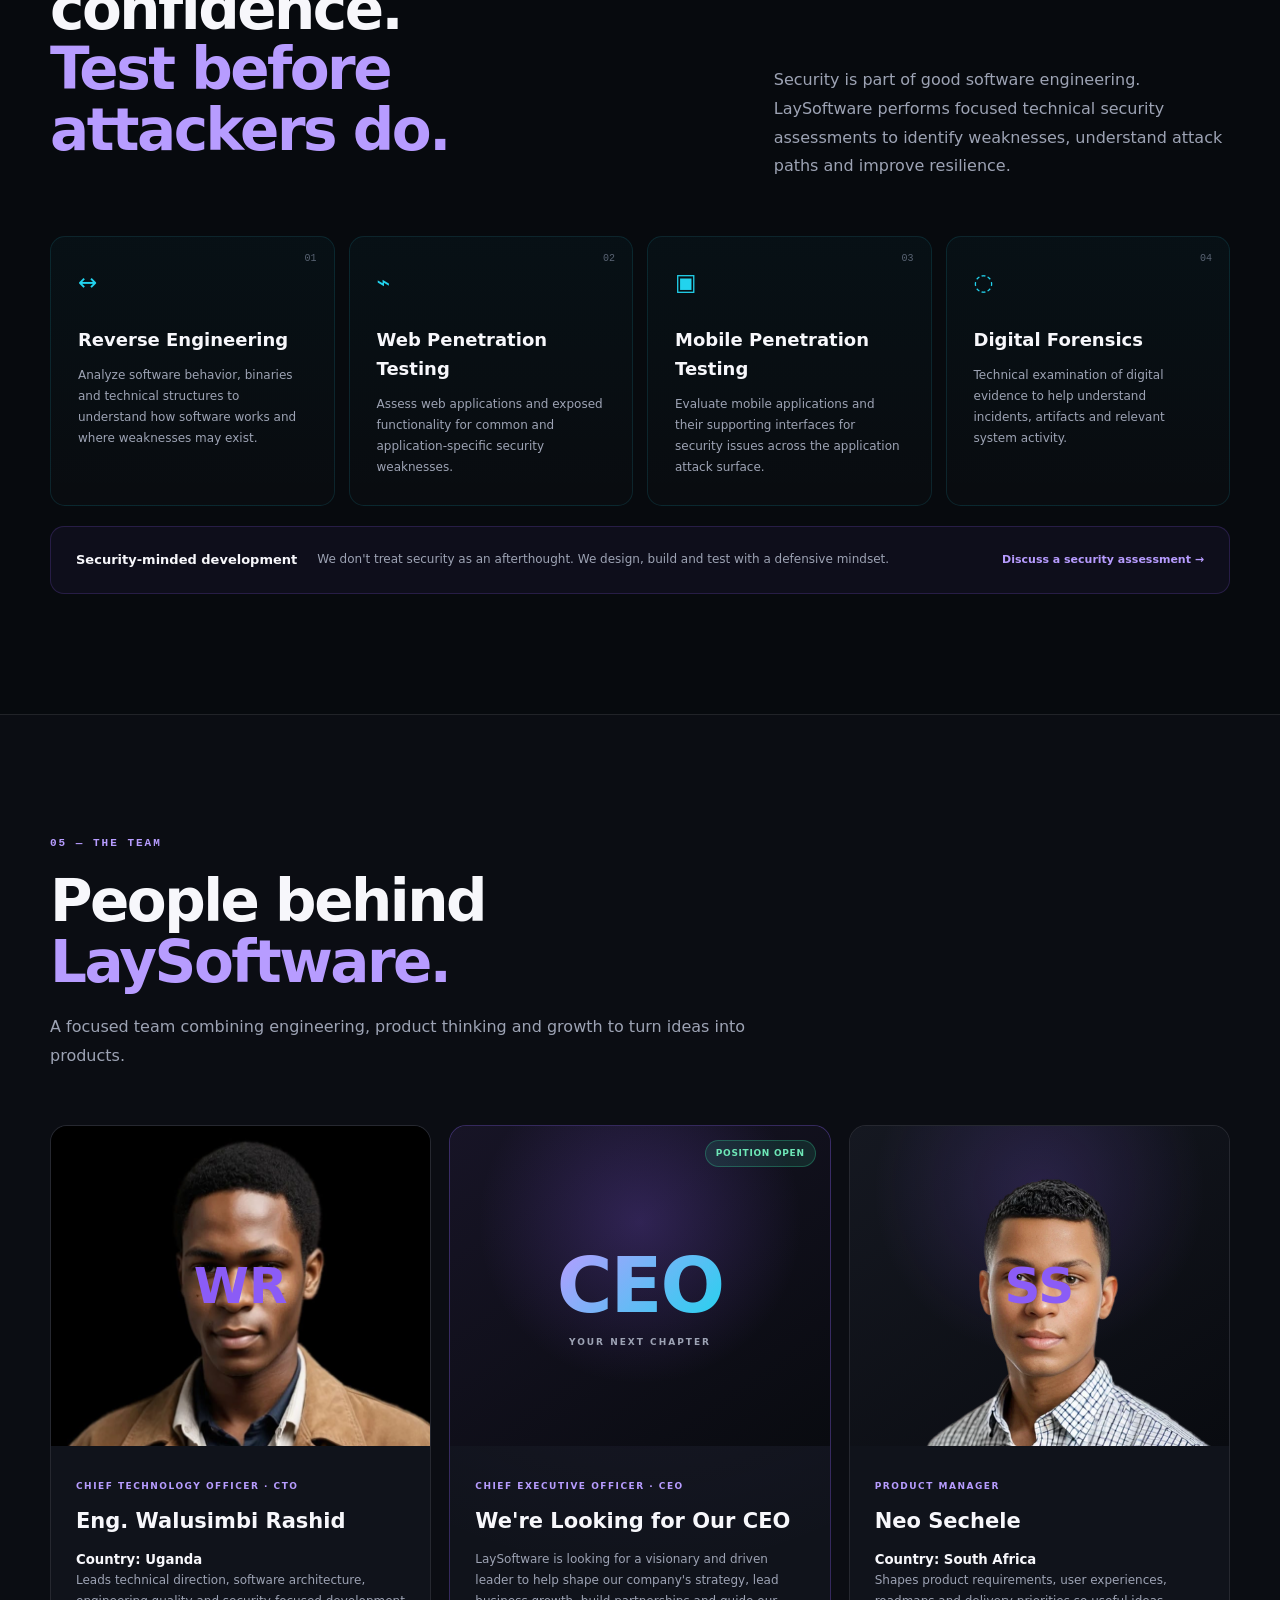
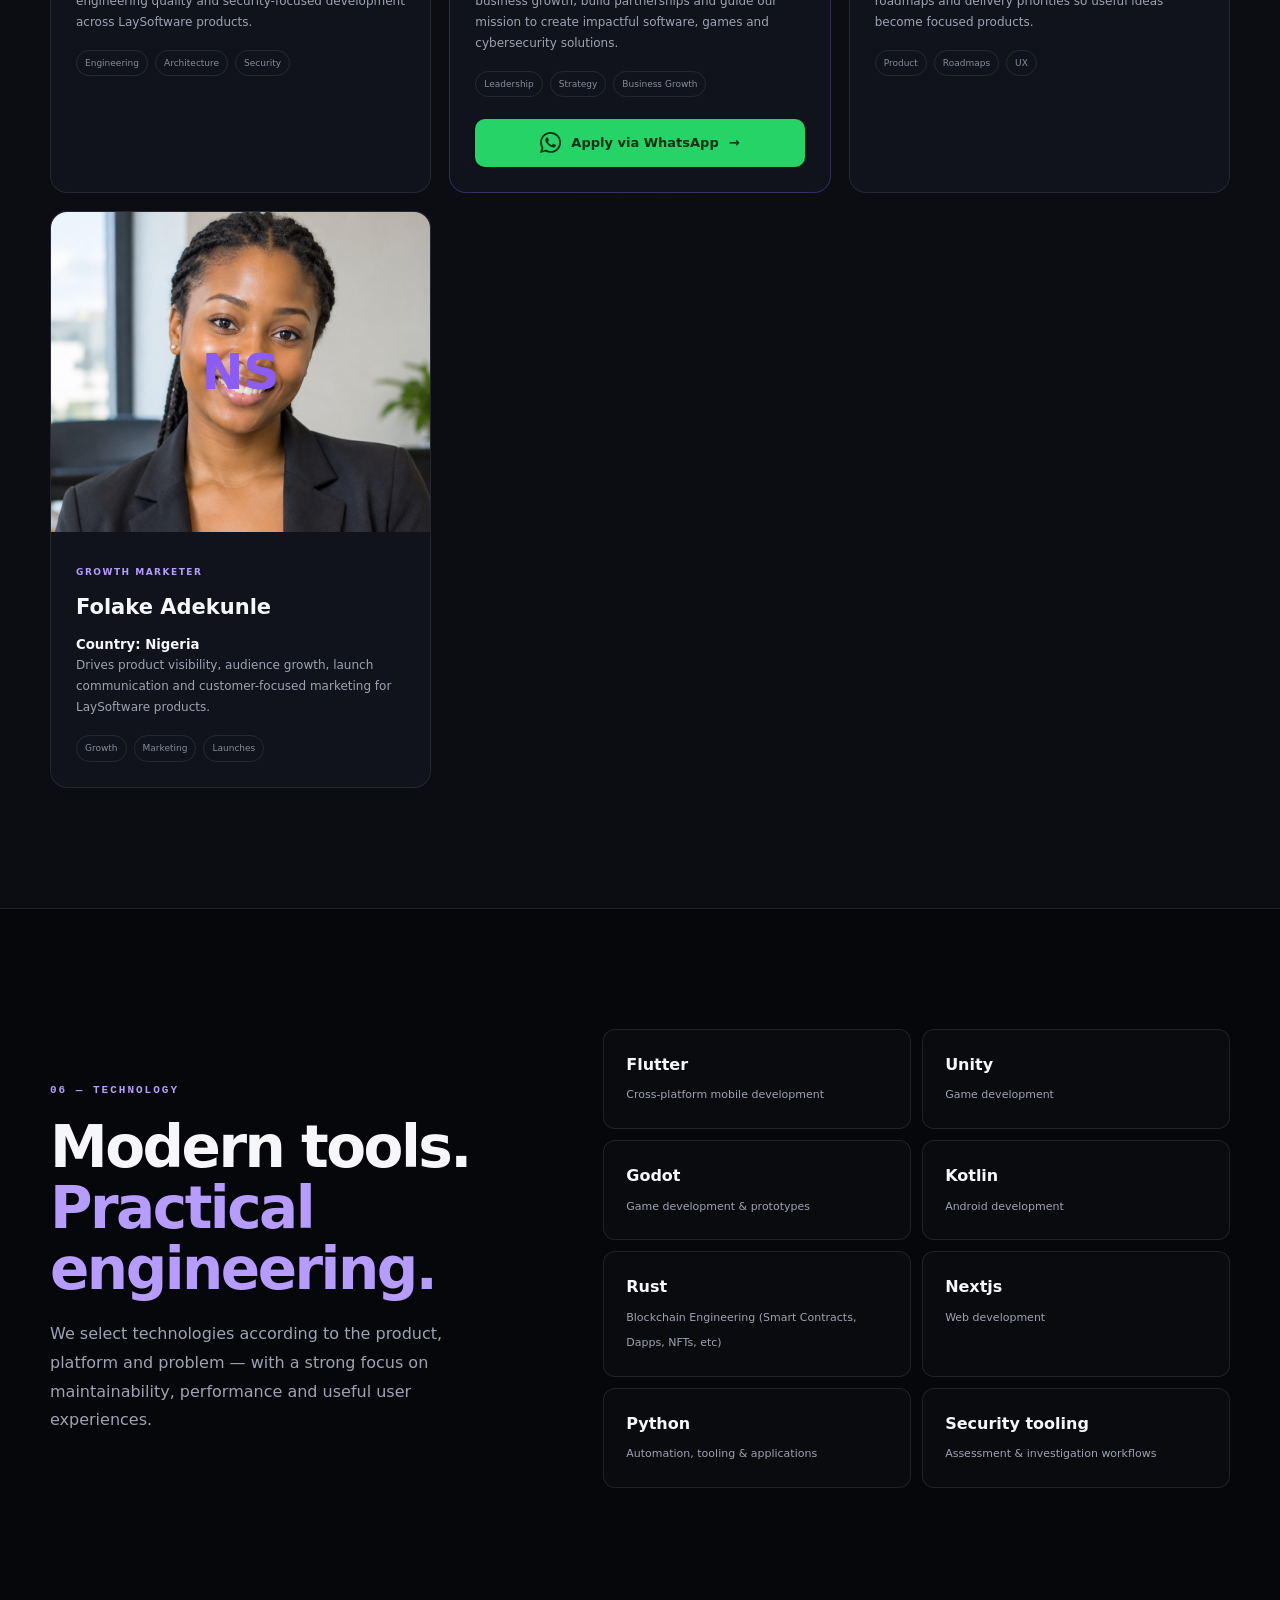
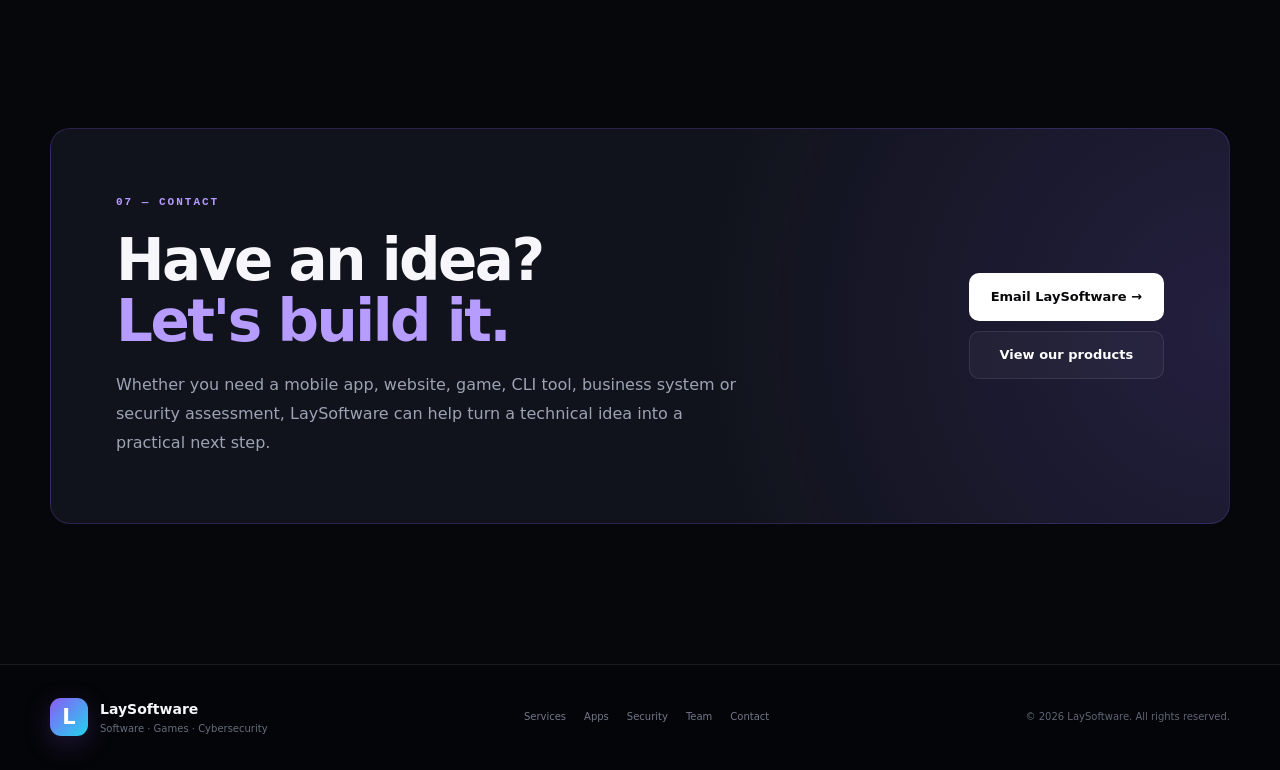
==== commit f2cc3afe: "Update index.html" ====
--- a/index.html
+++ b/index.html
@@ -171,6 +171,7 @@
                 <li>Application development</li>
                 <li>APIs & integrations</li>
                 <li>Maintenance & improvement</li>
+                <li>BlockChain Development</li>
               </ul>
             </article>
             <article class="service-card">
@@ -694,7 +695,7 @@
               <div class="team-content">
                 <span class="team-role">CHIEF TECHNOLOGY OFFICER · CTO</span>
                 <h3>Eng. Walusimbi Rashid</h3>
-                <h5>Uganda</h5>
+                <h5>Country: Uganda</h5>
                 <p>
                   Leads technical direction, software architecture, engineering
                   quality and security-focused development across LaySoftware
@@ -764,6 +765,7 @@
               <div class="team-content">
                 <span class="team-role">PRODUCT MANAGER</span>
                 <h3>Neo Sechele</h3>
+                <h5>Country: South Africa</h5>
                 <p>
                   Shapes product requirements, user experiences, roadmaps and
                   delivery priorities so useful ideas become focused products.
@@ -784,6 +786,7 @@
               <div class="team-content">
                 <span class="team-role">GROWTH MARKETER</span>
                 <h3>Folake Adekunle</h3>
+                <h5>Country: Nigeria</h5>
                 <p>
                   Drives product visibility, audience growth, launch
                   communication and customer-focused marketing for LaySoftware
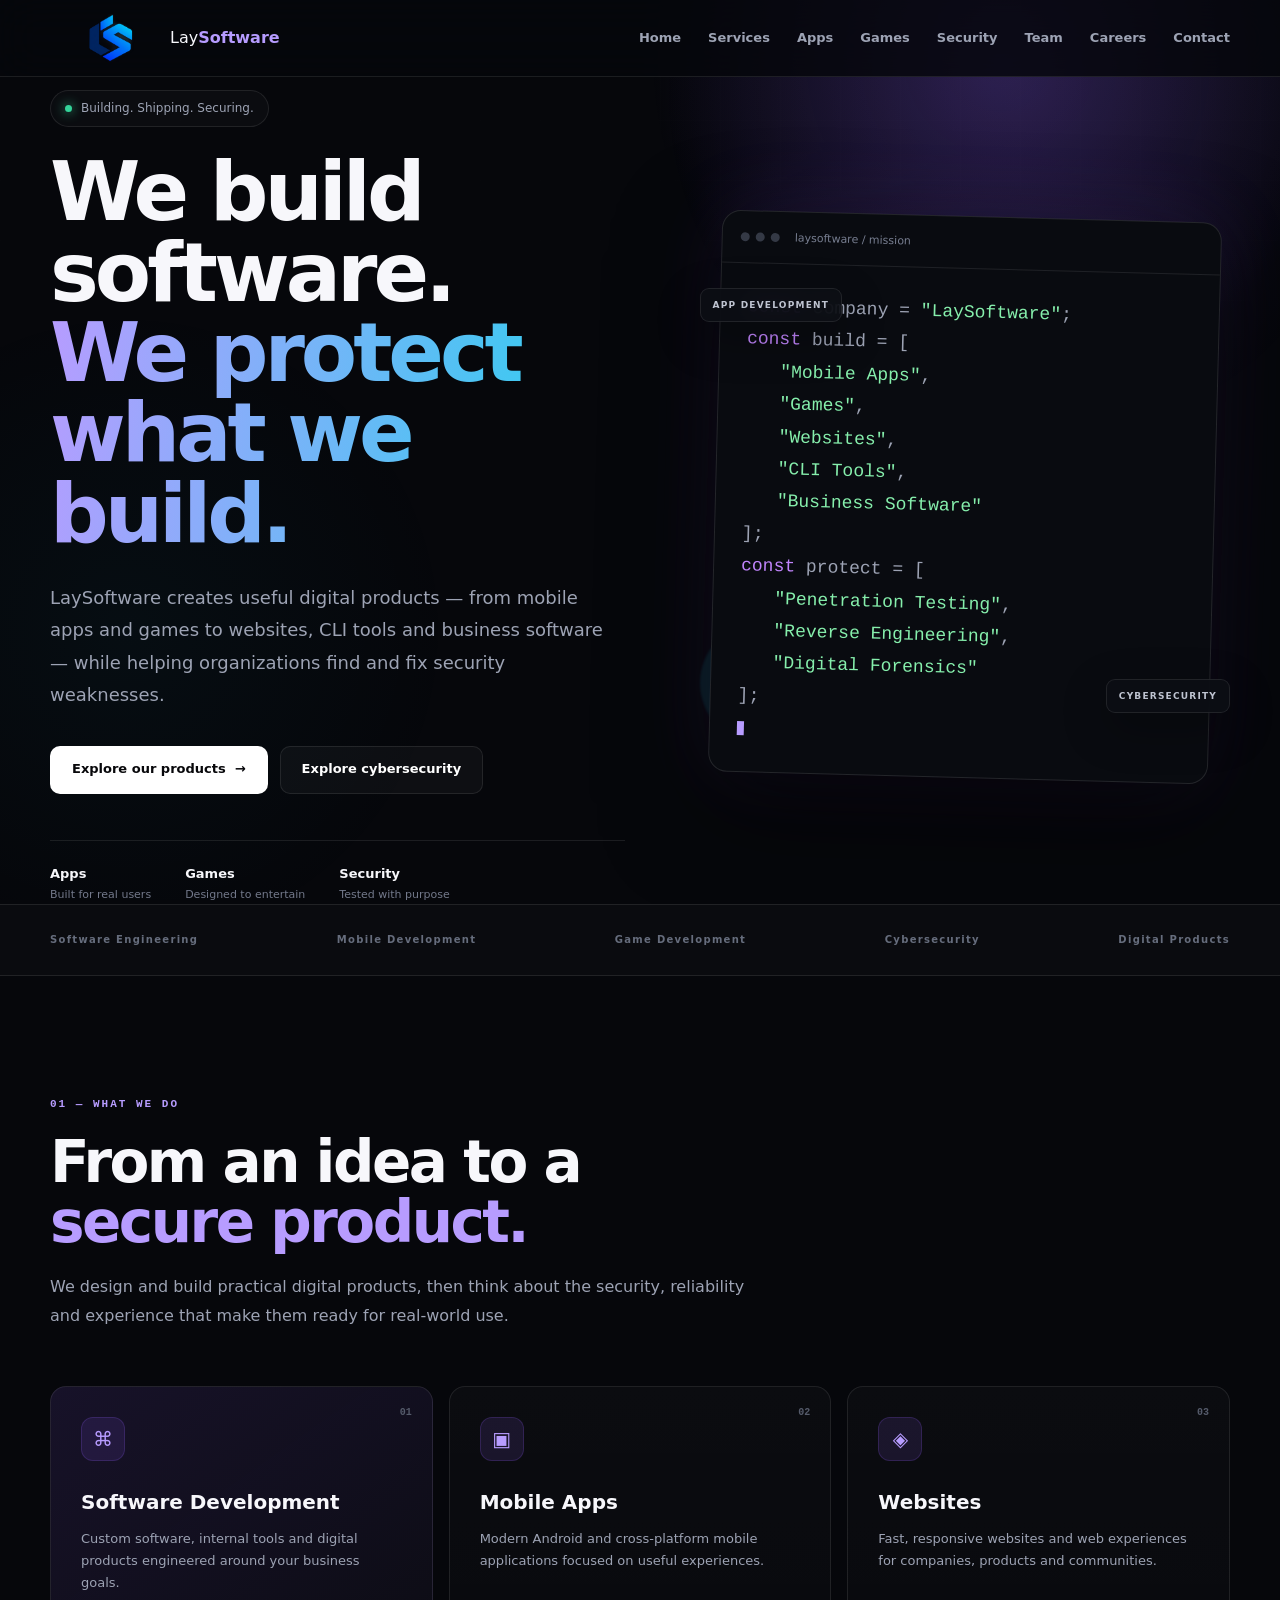
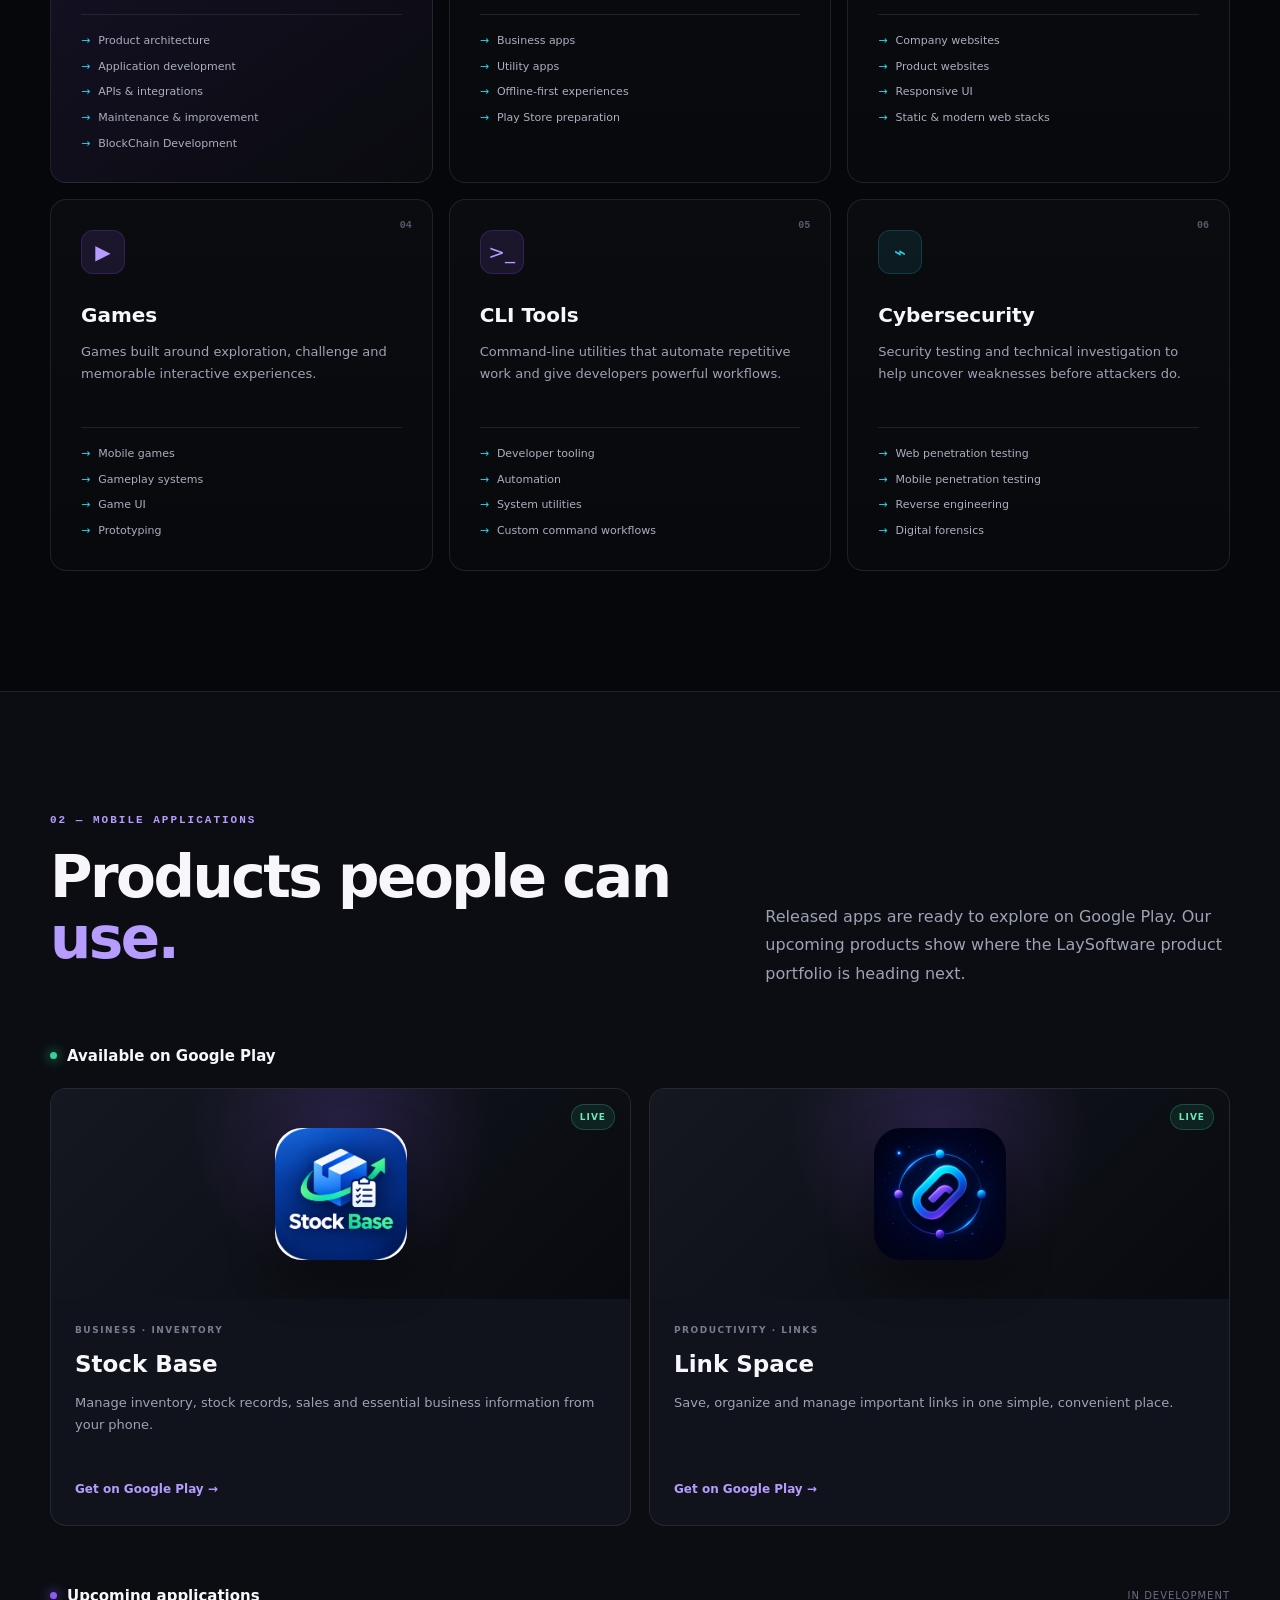
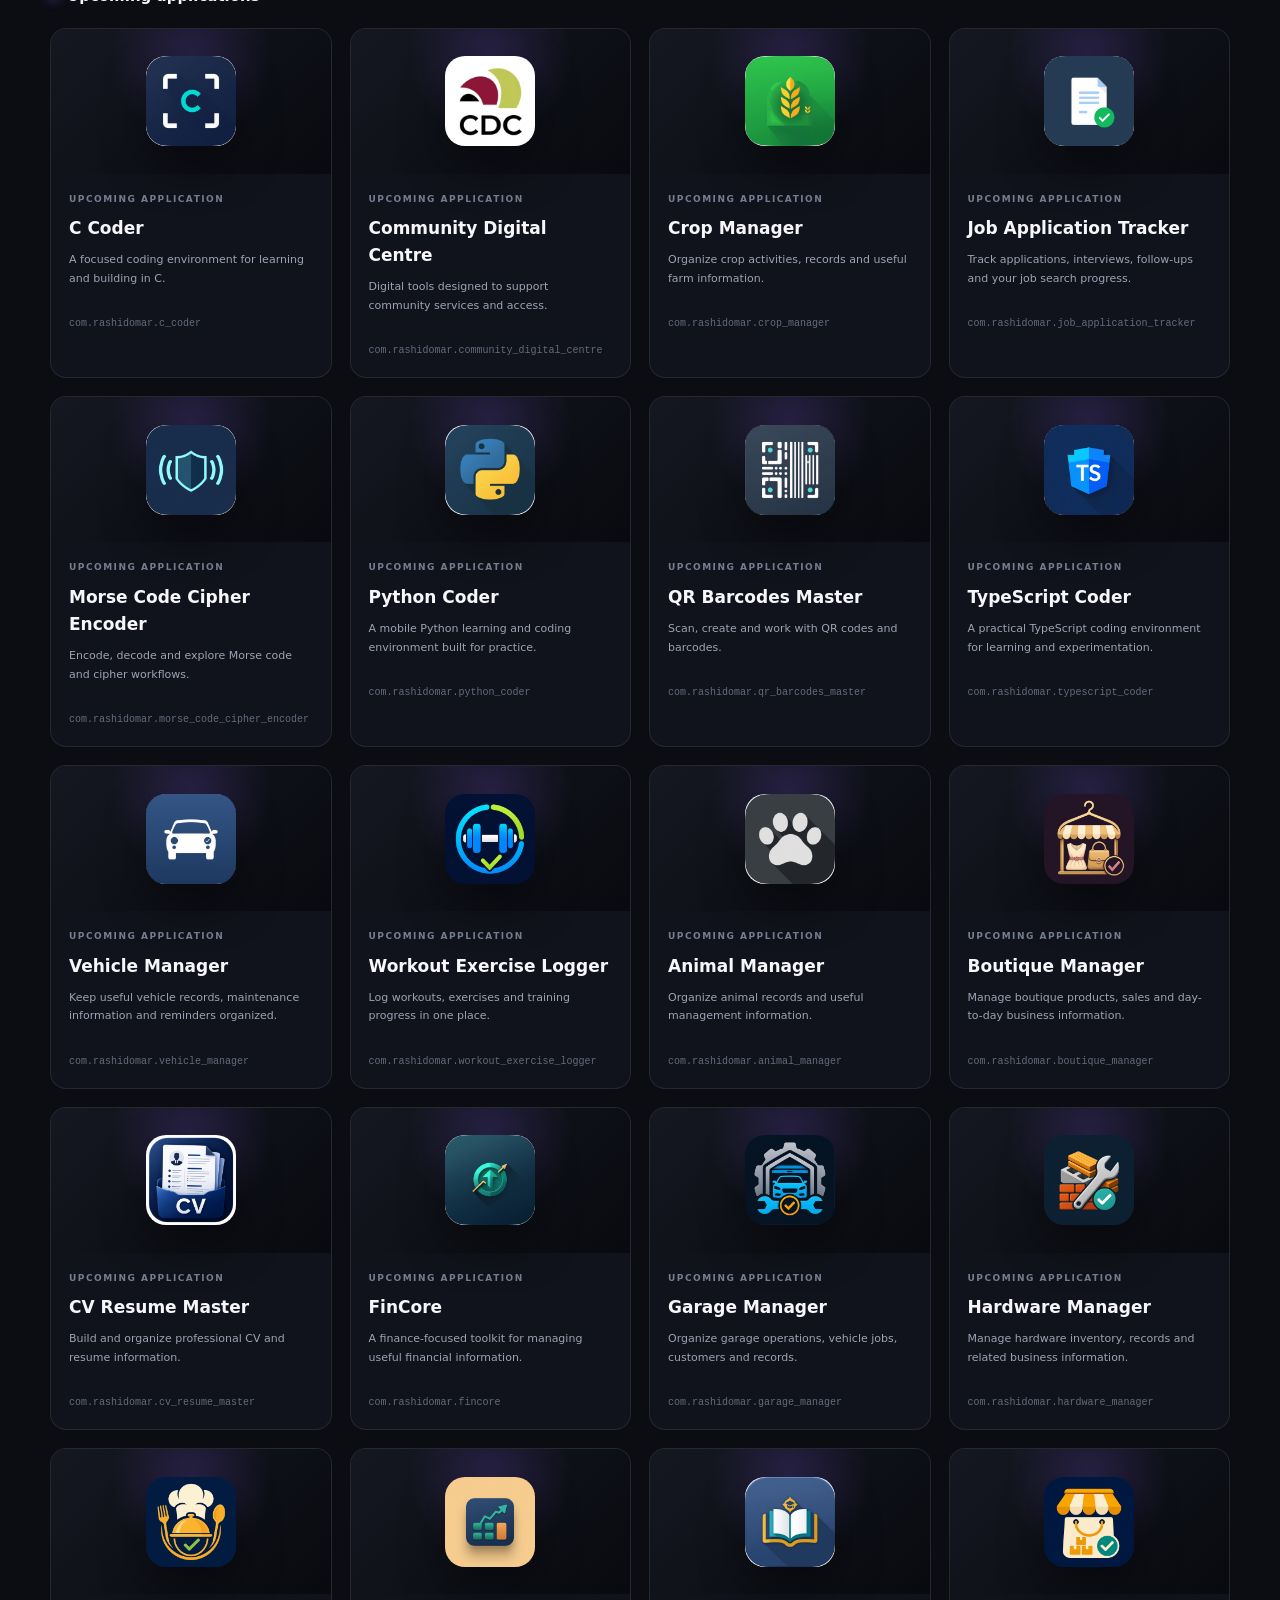
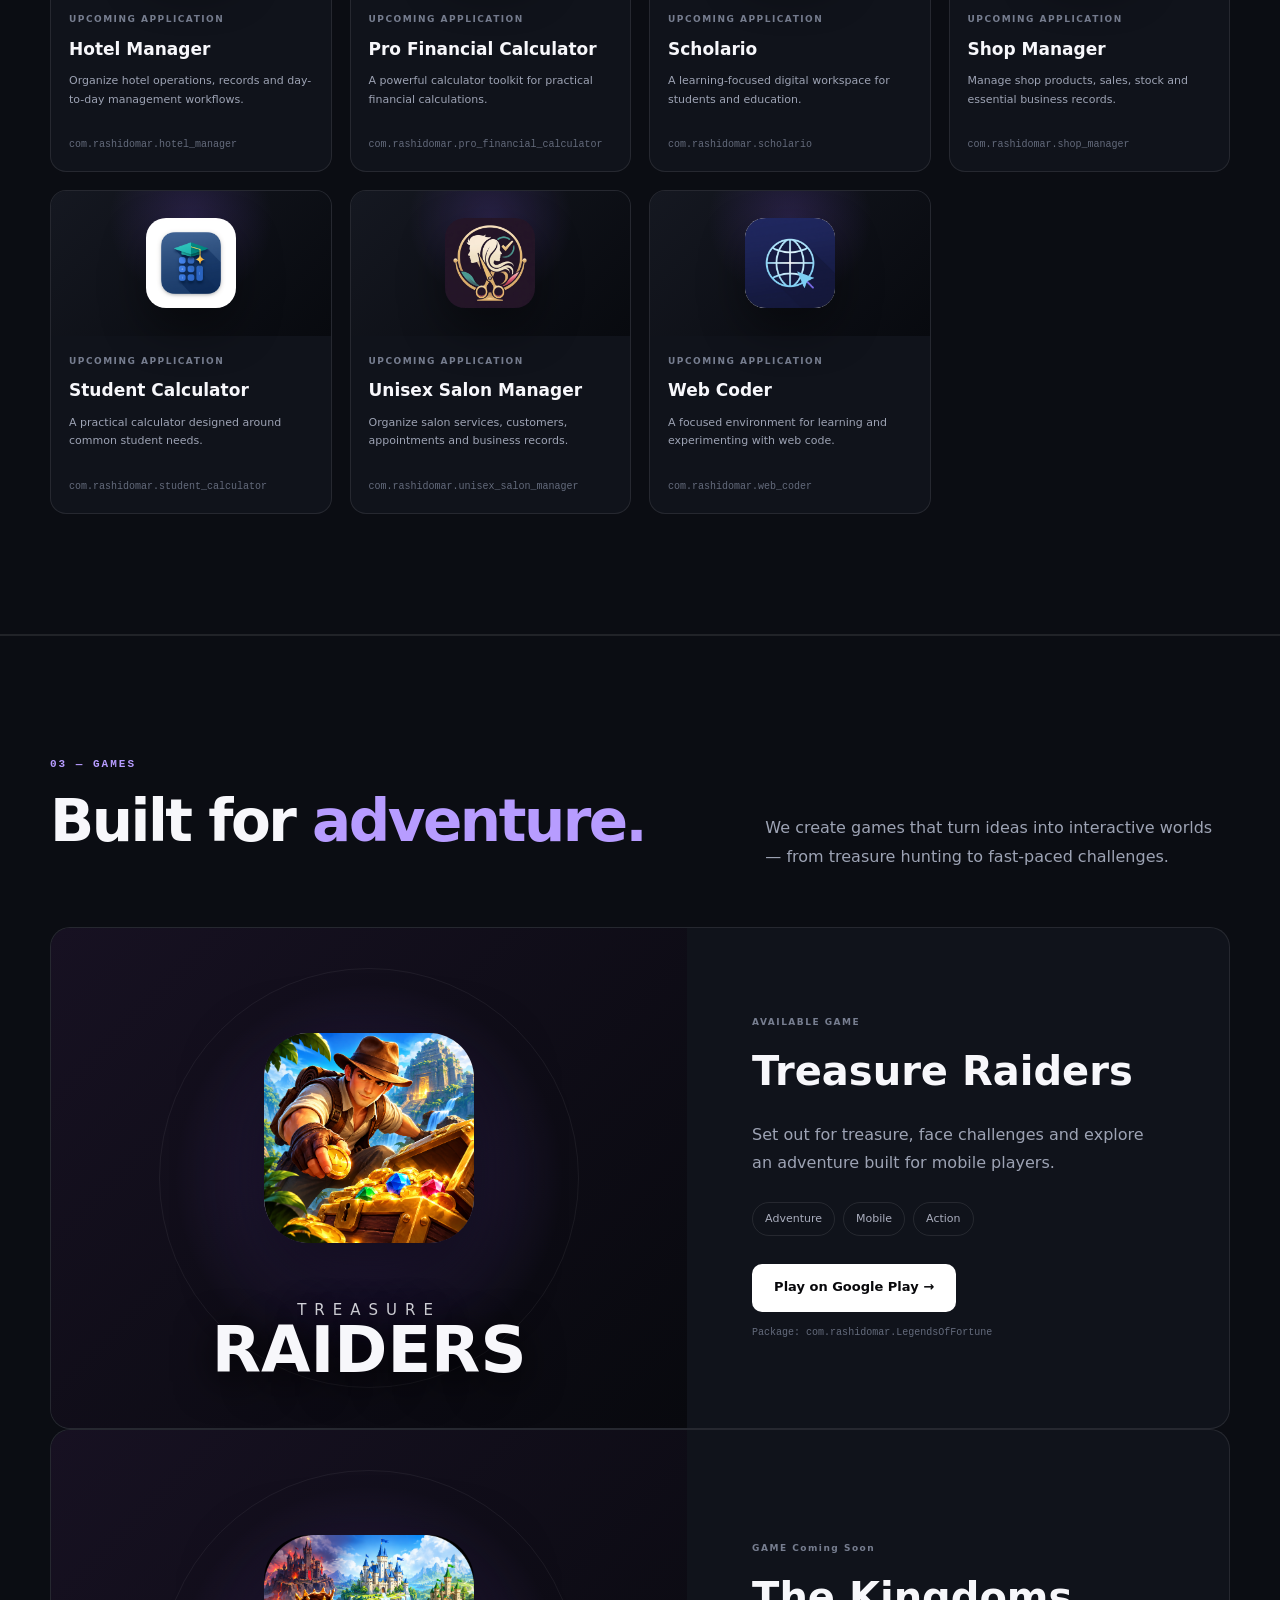
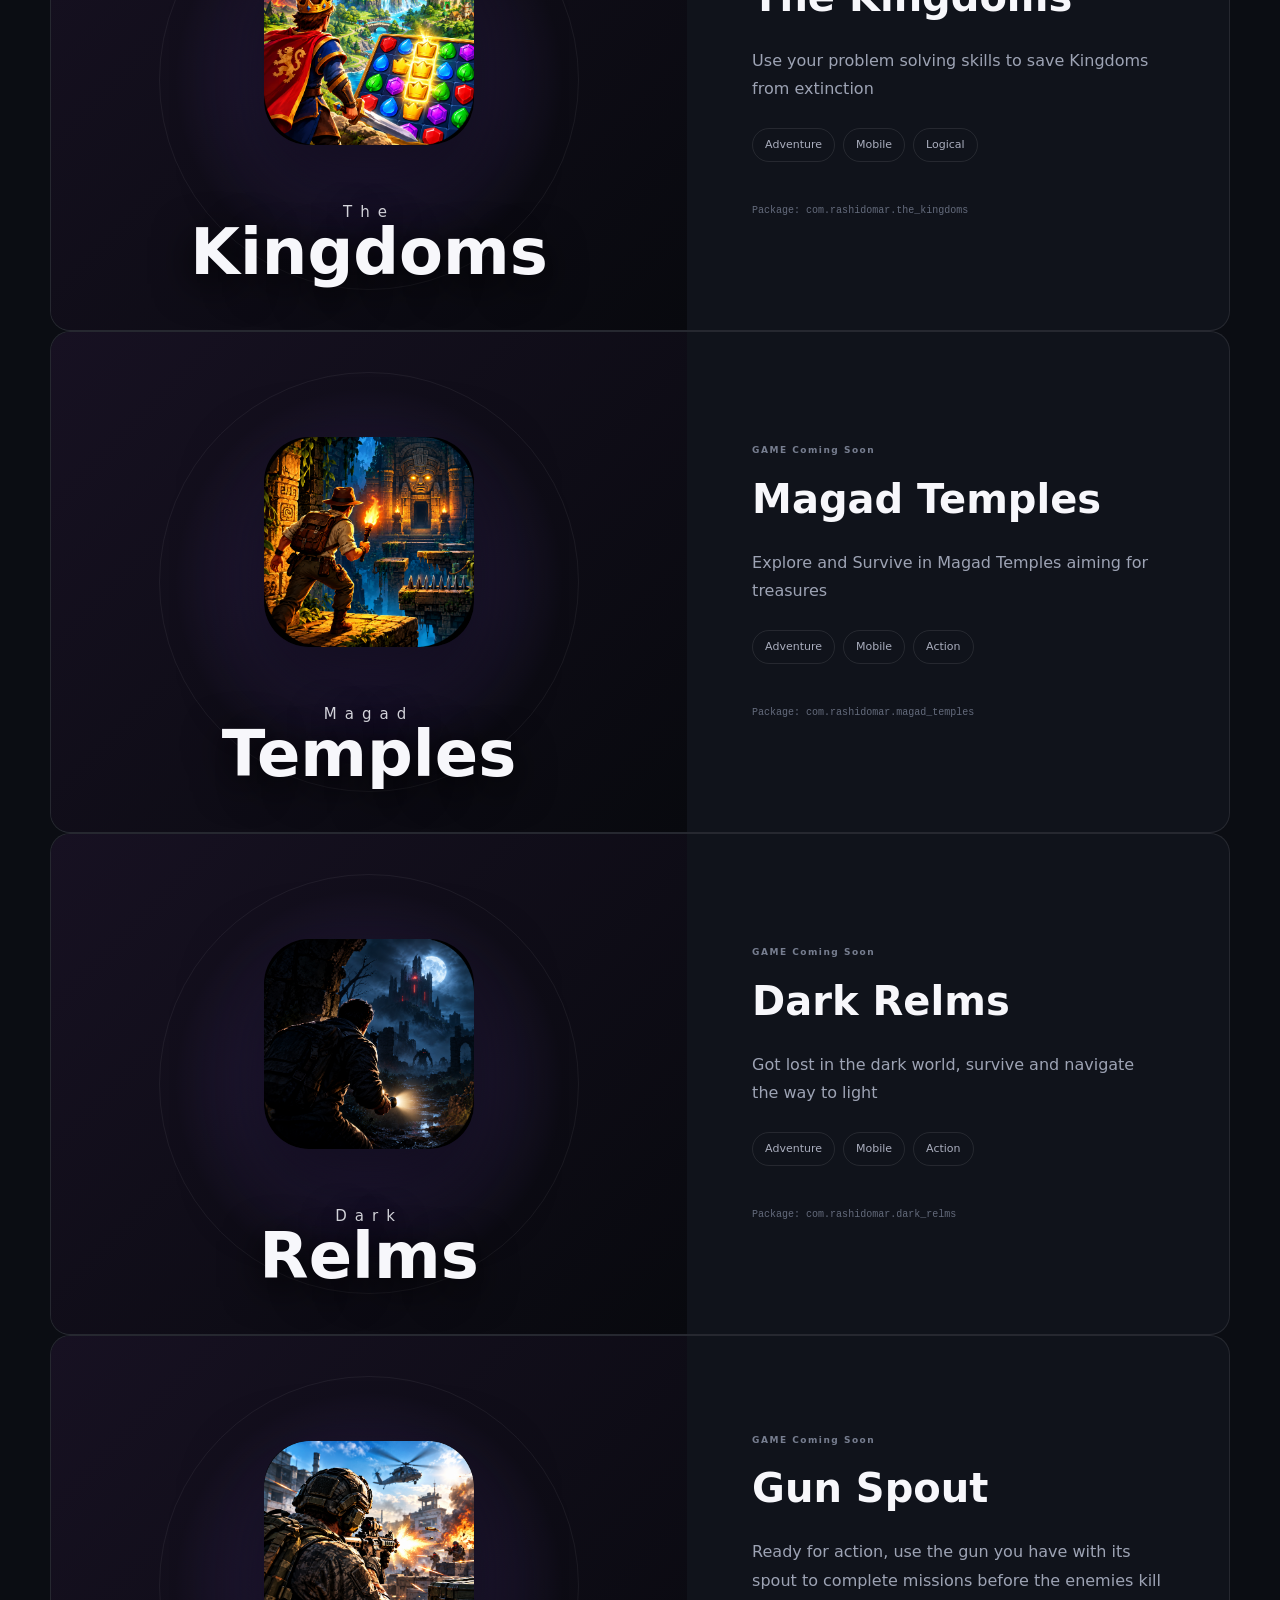
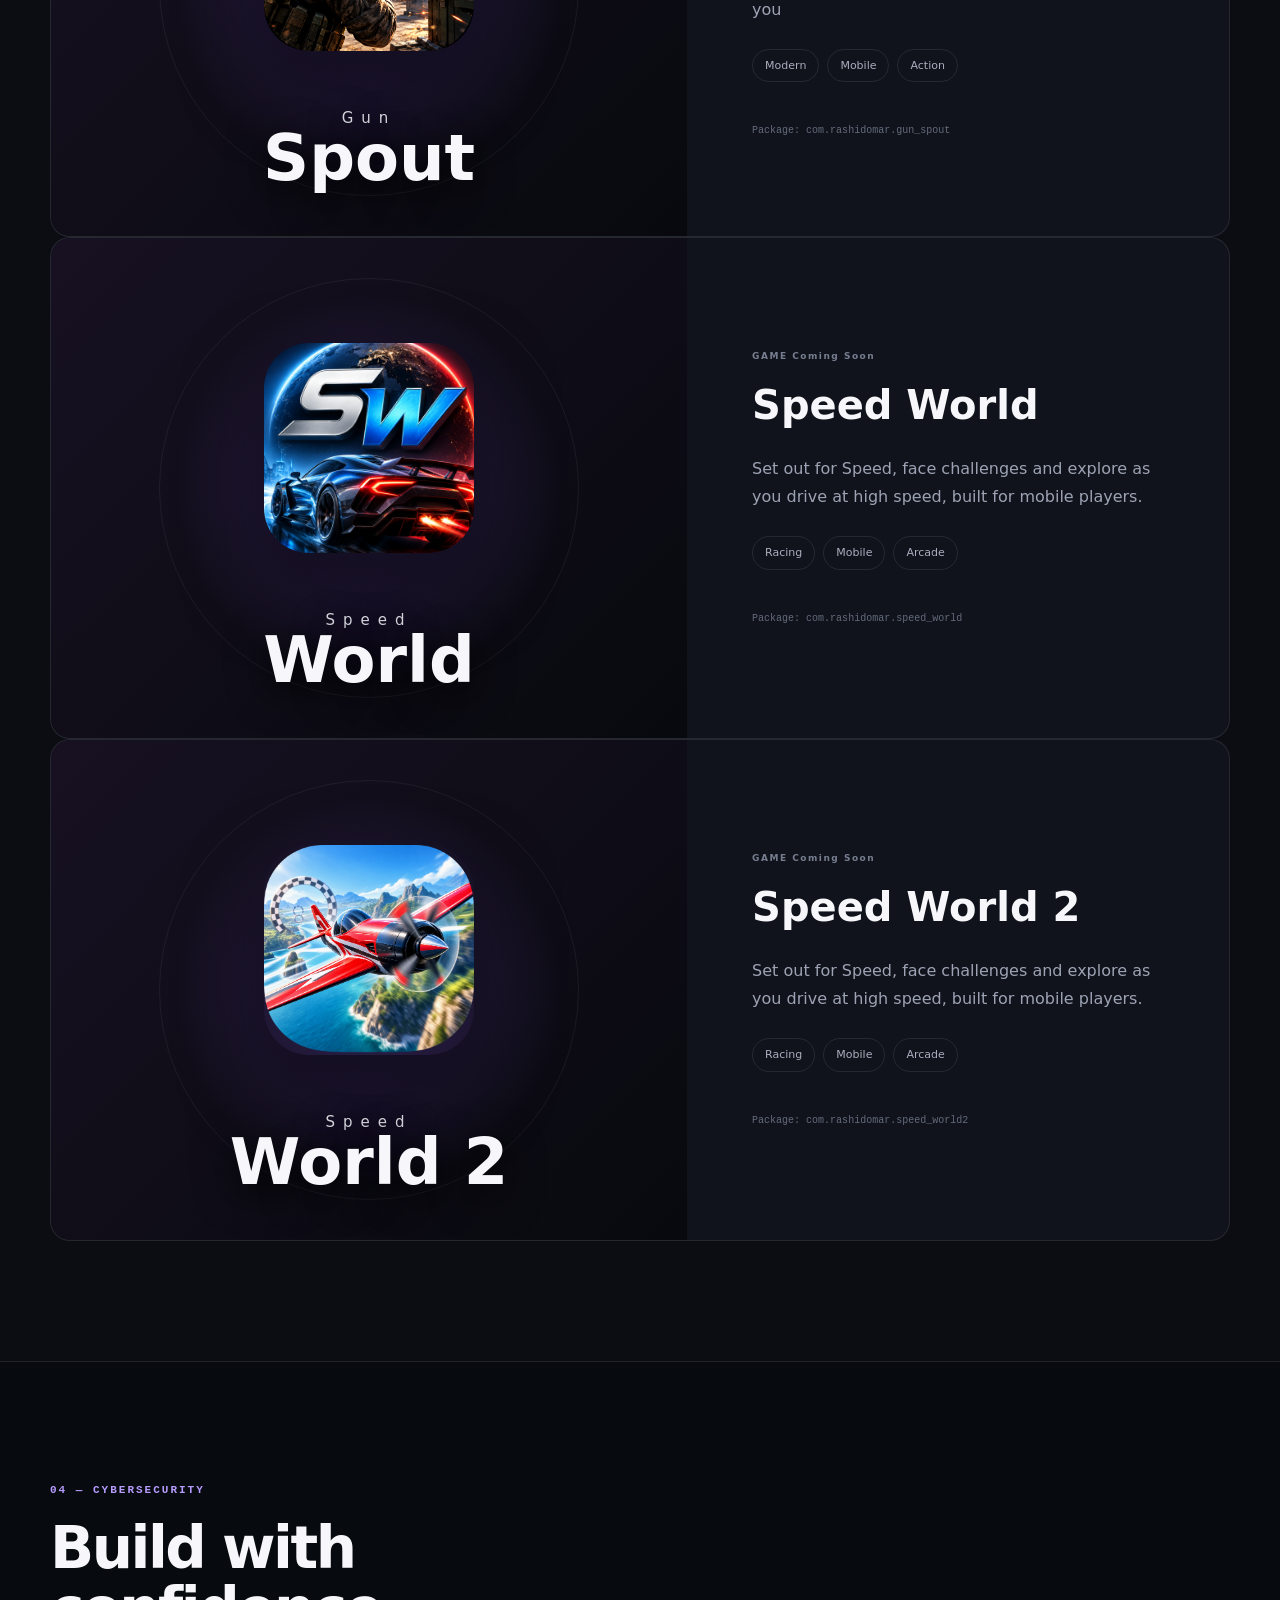
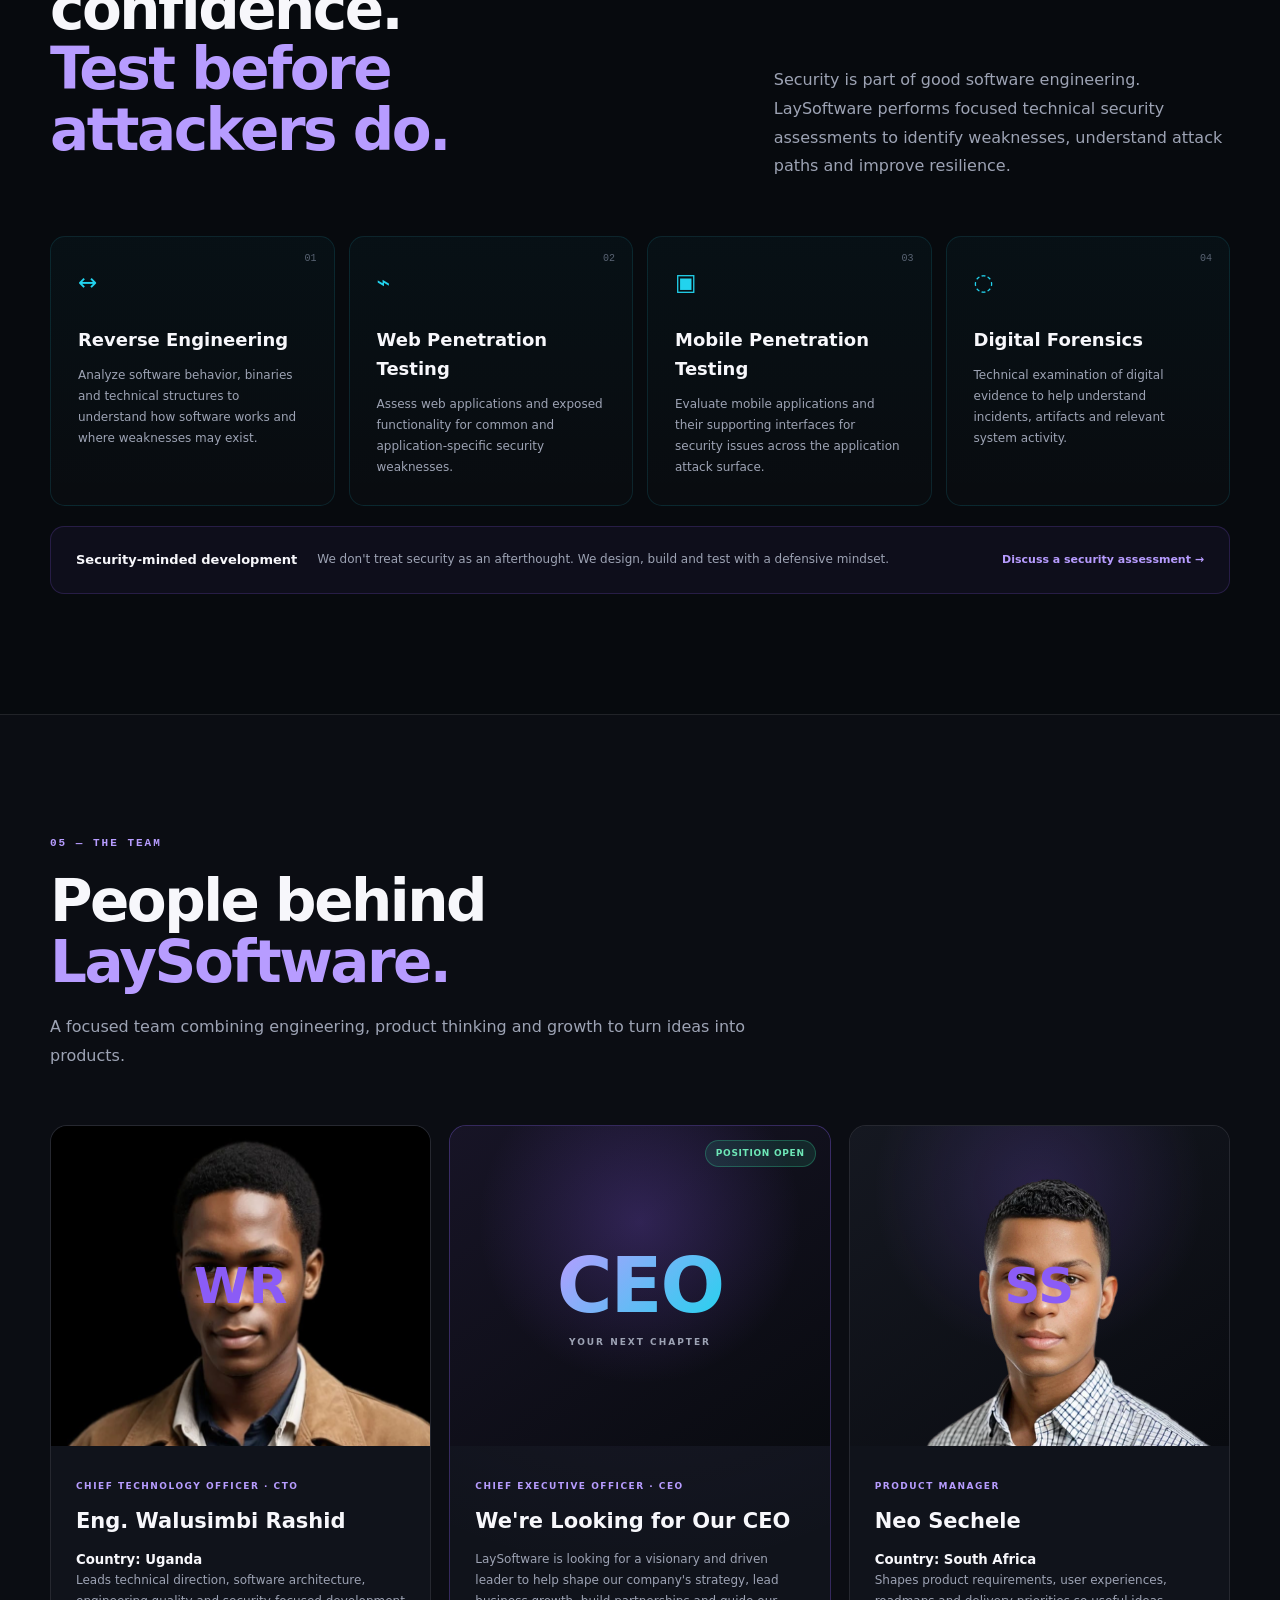
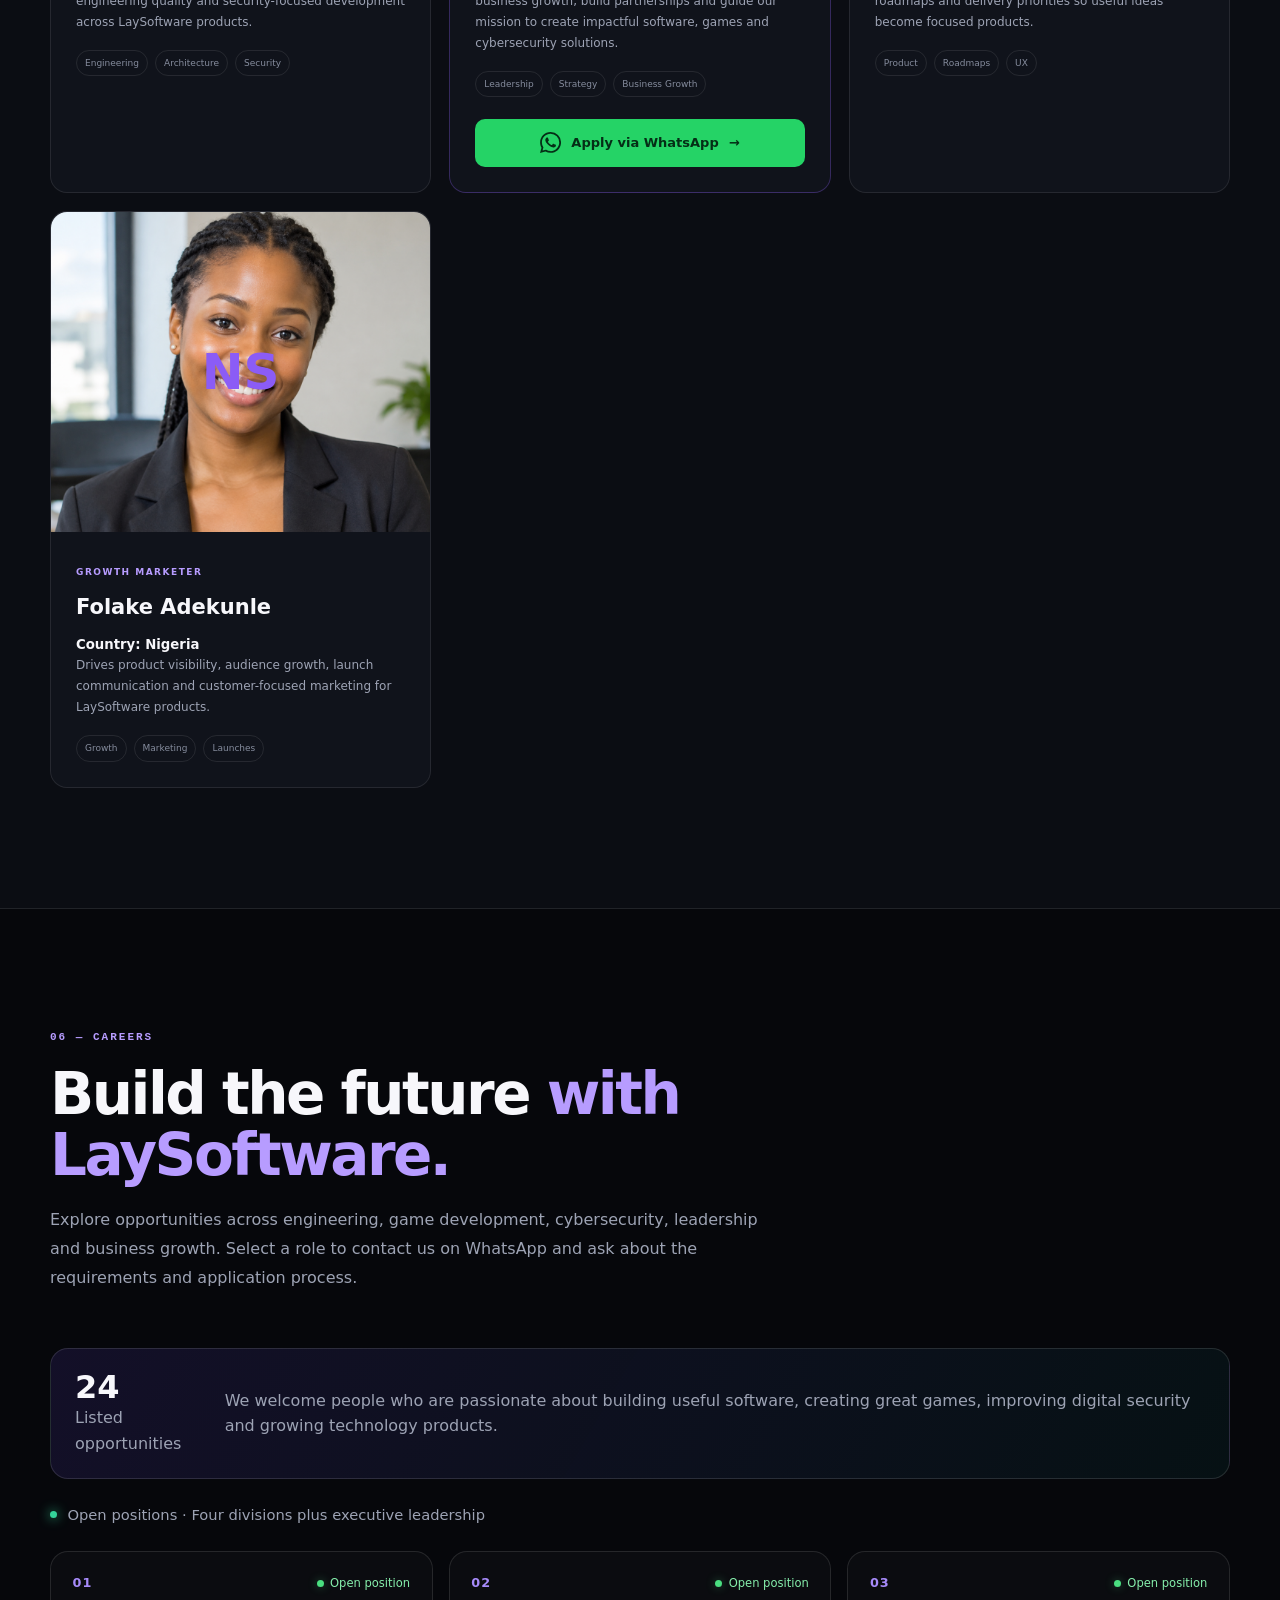
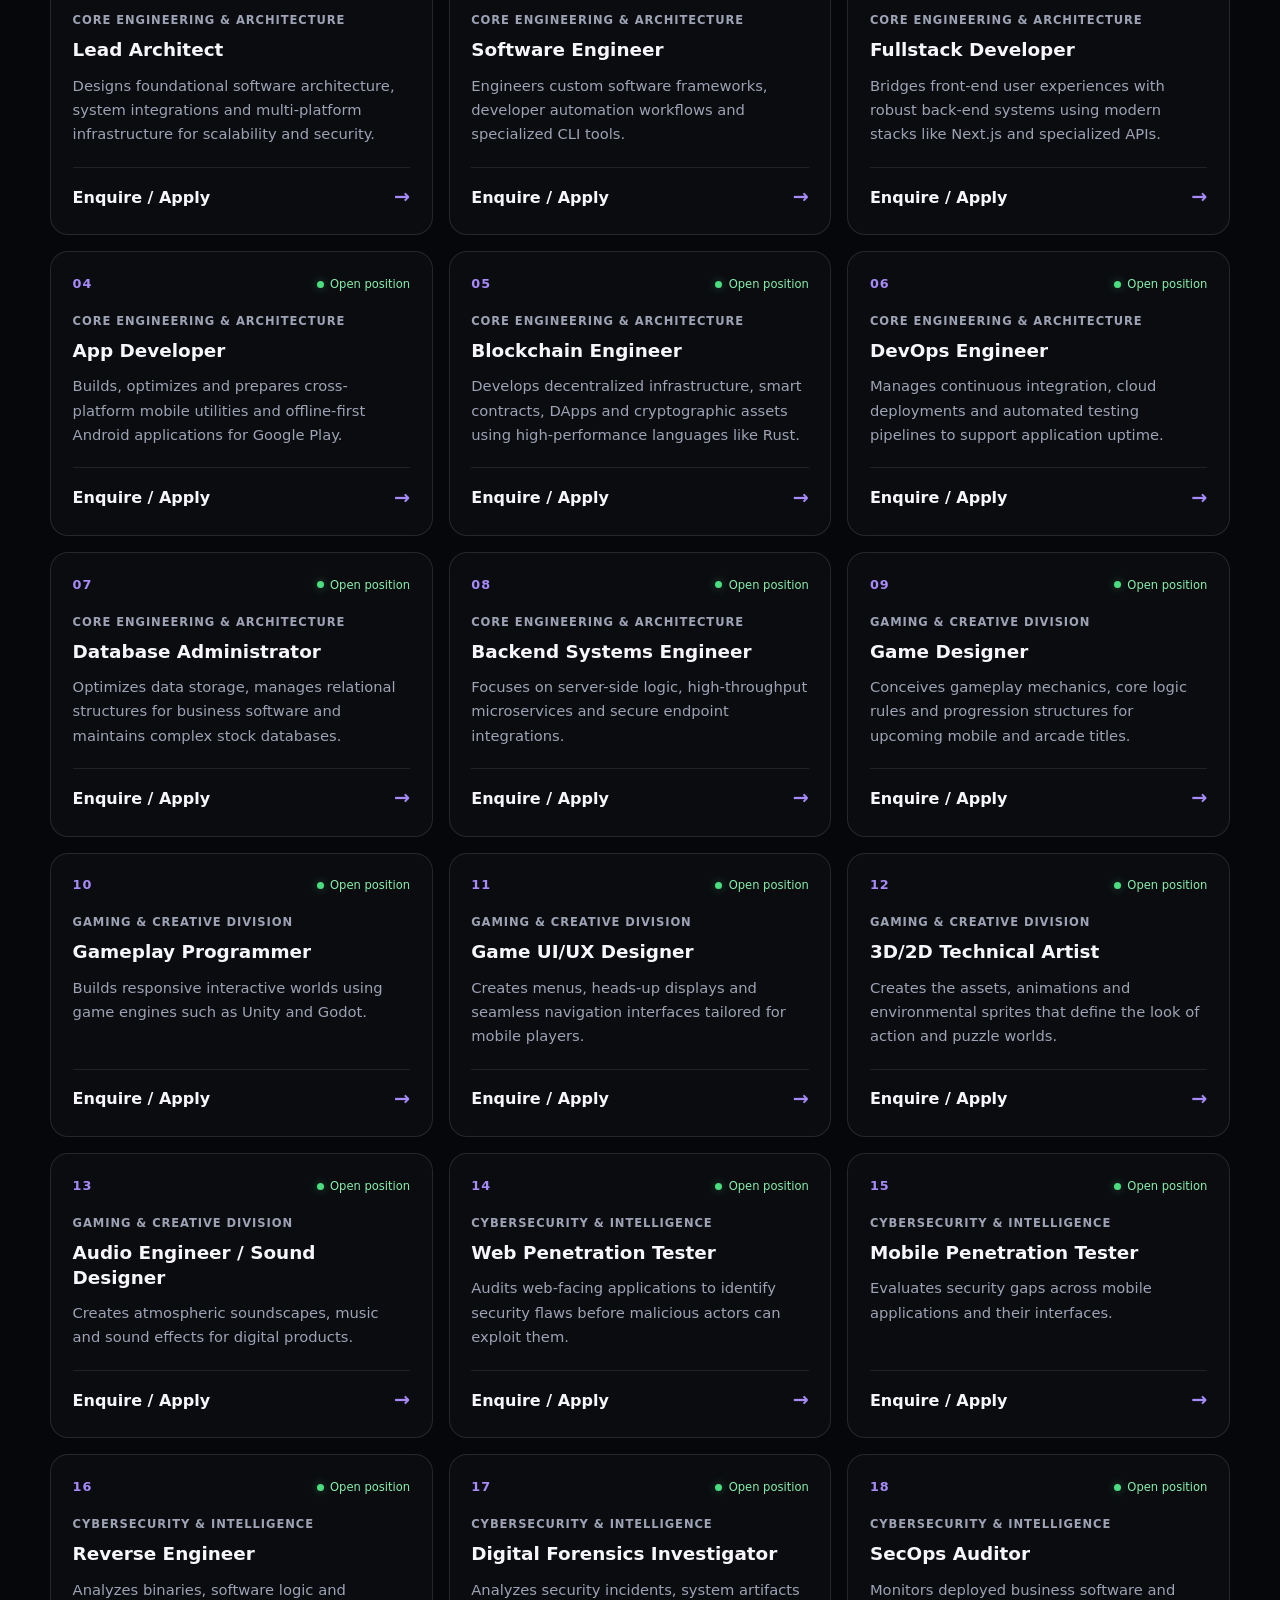
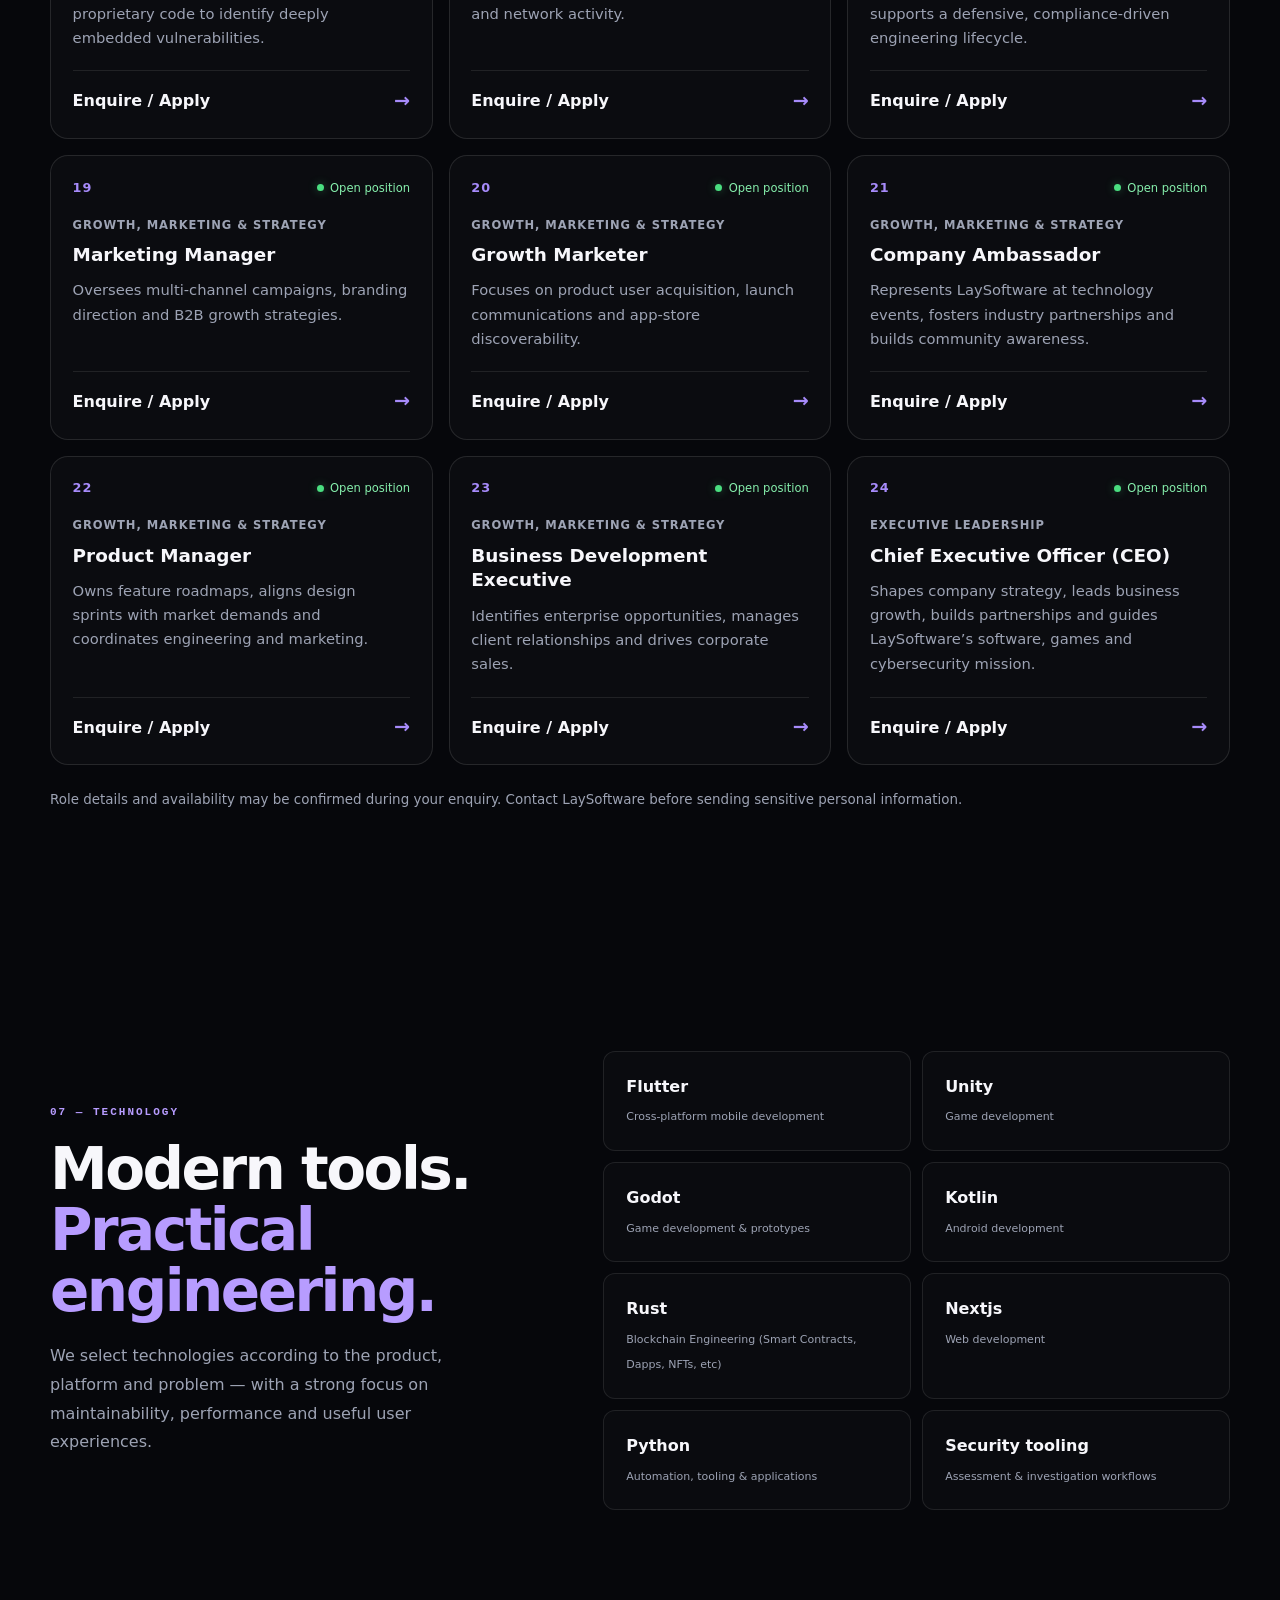
==== commit f846f995: "Update index.html" ====
--- a/index.html
+++ b/index.html
@@ -26,6 +26,45 @@
     <title>LaySoftware — Software, Games & Cybersecurity</title>
     <link rel="stylesheet" href="style.css" />
     <link rel="icon" type="image/png" href="favicon.png" />
+
+    <style>
+      .careers-section { position: relative; overflow: hidden; }
+      .careers-summary {
+        display: flex; align-items: center; gap: 1.5rem;
+        padding: 1.35rem 1.5rem; margin: 2rem 0 1.5rem;
+        border: 1px solid rgba(255,255,255,.12); border-radius: 18px;
+        background: linear-gradient(120deg, rgba(117,78,255,.12), rgba(20,184,166,.06));
+      }
+      .careers-summary > div { min-width: 110px; display: flex; flex-direction: column; }
+      .careers-summary strong { font-size: 2rem; line-height: 1.1; }
+      .careers-summary > div span, .careers-summary p, .careers-footnote { color: var(--muted, #a1a1aa); }
+      .careers-summary p { margin: 0; }
+      .careers-filter-note { display: flex; align-items: center; gap: .65rem; margin: 1.5rem 0; color: var(--muted, #a1a1aa); font-size: .92rem; }
+      .openings-grid { display: grid; grid-template-columns: repeat(3, minmax(0, 1fr)); gap: 1rem; }
+      .opening-card {
+        display: flex; flex-direction: column; min-width: 0; padding: 1.35rem;
+        border: 1px solid rgba(255,255,255,.11); border-radius: 18px;
+        background: rgba(255,255,255,.025); transition: transform .2s ease, border-color .2s ease, background .2s ease;
+      }
+      .opening-card:hover { transform: translateY(-4px); border-color: rgba(139,92,246,.55); background: rgba(139,92,246,.055); }
+      .opening-card-top { display: flex; justify-content: space-between; align-items: center; gap: .5rem; margin-bottom: 1.1rem; }
+      .opening-index { color: #a78bfa; font-size: .8rem; font-weight: 800; letter-spacing: .08em; }
+      .opening-status { display: inline-flex; align-items: center; gap: .4rem; font-size: .72rem; color: #86efac; white-space: nowrap; }
+      .opening-status span { width: 7px; height: 7px; border-radius: 50%; background: #4ade80; box-shadow: 0 0 10px rgba(74,222,128,.4); }
+      .opening-category { color: var(--muted, #a1a1aa); font-size: .72rem; font-weight: 700; letter-spacing: .08em; text-transform: uppercase; }
+      .opening-card h3 { margin: .55rem 0 .65rem; font-size: 1.15rem; line-height: 1.35; }
+      .opening-card p { color: var(--muted, #a1a1aa); font-size: .92rem; line-height: 1.65; margin: 0 0 1.25rem; }
+      .opening-apply { display: inline-flex; align-items: center; justify-content: space-between; gap: .75rem; margin-top: auto; padding-top: .9rem; border-top: 1px solid rgba(255,255,255,.09); color: var(--text, #f4f4f5); font-weight: 700; text-decoration: none; }
+      .opening-apply span { color: #a78bfa; font-size: 1.2rem; transition: transform .2s ease; }
+      .opening-apply:hover span { transform: translateX(4px); }
+      .careers-footnote { margin-top: 1.5rem; font-size: .84rem; line-height: 1.6; }
+      @media (max-width: 1000px) { .openings-grid { grid-template-columns: repeat(2, minmax(0, 1fr)); } }
+      @media (max-width: 600px) {
+        .openings-grid { grid-template-columns: 1fr; }
+        .careers-summary { align-items: flex-start; flex-direction: column; gap: .75rem; }
+      }
+    </style>
+
   </head>
   <body>
     <header class="navbar">
@@ -41,6 +80,7 @@
           <a href="#games">Games</a>
           <a href="#security">Security</a>
           <a href="#team">Team</a>
+          <a href="#careers">Careers</a>
           <a href="#contact">Contact</a>
         </nav>
         <button
@@ -801,10 +841,288 @@
         </div>
       </section>
 
+
+      <section class="section careers-section" id="careers">
+        <div class="container">
+          <div class="section-heading">
+            <span class="section-label">06 — CAREERS</span>
+            <h2>Build the future <span>with LaySoftware.</span></h2>
+            <p>
+              Explore opportunities across engineering, game development,
+              cybersecurity, leadership and business growth. Select a role to
+              contact us on WhatsApp and ask about the requirements and application process.
+            </p>
+          </div>
+
+          <div class="careers-summary">
+            <div>
+              <strong>24</strong>
+              <span>Listed opportunities</span>
+            </div>
+            <p>
+              We welcome people who are passionate about building useful software,
+              creating great games, improving digital security and growing technology products.
+            </p>
+          </div>
+
+          <div class="careers-filter-note">
+            <span class="live-dot"></span>
+            <span>Open positions · Four divisions plus executive leadership</span>
+          </div>
+
+          <div class="openings-grid">
+            <article class="opening-card">
+              <div class="opening-card-top">
+                <span class="opening-index">01</span>
+                <span class="opening-status"><span></span> Open position</span>
+              </div>
+              <span class="opening-category">Core Engineering &amp; Architecture</span>
+              <h3>Lead Architect</h3>
+              <p>Designs foundational software architecture, system integrations and multi-platform infrastructure for scalability and security.</p>
+              <a class="opening-apply" href="https://wa.me/256742268342?text=Hello%20LaySoftware%2C%20I%20am%20interested%20in%20applying%20for%20the%20Lead%20Architect%20position.%20Please%20share%20the%20requirements%20and%20application%20process." target="_blank" rel="noopener noreferrer" aria-label="Apply for Lead Architect via WhatsApp">Enquire / Apply <span aria-hidden="true">→</span></a>
+            </article>
+            <article class="opening-card">
+              <div class="opening-card-top">
+                <span class="opening-index">02</span>
+                <span class="opening-status"><span></span> Open position</span>
+              </div>
+              <span class="opening-category">Core Engineering &amp; Architecture</span>
+              <h3>Software Engineer</h3>
+              <p>Engineers custom software frameworks, developer automation workflows and specialized CLI tools.</p>
+              <a class="opening-apply" href="https://wa.me/256742268342?text=Hello%20LaySoftware%2C%20I%20am%20interested%20in%20applying%20for%20the%20Software%20Engineer%20position.%20Please%20share%20the%20requirements%20and%20application%20process." target="_blank" rel="noopener noreferrer" aria-label="Apply for Software Engineer via WhatsApp">Enquire / Apply <span aria-hidden="true">→</span></a>
+            </article>
+            <article class="opening-card">
+              <div class="opening-card-top">
+                <span class="opening-index">03</span>
+                <span class="opening-status"><span></span> Open position</span>
+              </div>
+              <span class="opening-category">Core Engineering &amp; Architecture</span>
+              <h3>Fullstack Developer</h3>
+              <p>Bridges front-end user experiences with robust back-end systems using modern stacks like Next.js and specialized APIs.</p>
+              <a class="opening-apply" href="https://wa.me/256742268342?text=Hello%20LaySoftware%2C%20I%20am%20interested%20in%20applying%20for%20the%20Fullstack%20Developer%20position.%20Please%20share%20the%20requirements%20and%20application%20process." target="_blank" rel="noopener noreferrer" aria-label="Apply for Fullstack Developer via WhatsApp">Enquire / Apply <span aria-hidden="true">→</span></a>
+            </article>
+            <article class="opening-card">
+              <div class="opening-card-top">
+                <span class="opening-index">04</span>
+                <span class="opening-status"><span></span> Open position</span>
+              </div>
+              <span class="opening-category">Core Engineering &amp; Architecture</span>
+              <h3>App Developer</h3>
+              <p>Builds, optimizes and prepares cross-platform mobile utilities and offline-first Android applications for Google Play.</p>
+              <a class="opening-apply" href="https://wa.me/256742268342?text=Hello%20LaySoftware%2C%20I%20am%20interested%20in%20applying%20for%20the%20App%20Developer%20position.%20Please%20share%20the%20requirements%20and%20application%20process." target="_blank" rel="noopener noreferrer" aria-label="Apply for App Developer via WhatsApp">Enquire / Apply <span aria-hidden="true">→</span></a>
+            </article>
+            <article class="opening-card">
+              <div class="opening-card-top">
+                <span class="opening-index">05</span>
+                <span class="opening-status"><span></span> Open position</span>
+              </div>
+              <span class="opening-category">Core Engineering &amp; Architecture</span>
+              <h3>Blockchain Engineer</h3>
+              <p>Develops decentralized infrastructure, smart contracts, DApps and cryptographic assets using high-performance languages like Rust.</p>
+              <a class="opening-apply" href="https://wa.me/256742268342?text=Hello%20LaySoftware%2C%20I%20am%20interested%20in%20applying%20for%20the%20Blockchain%20Engineer%20position.%20Please%20share%20the%20requirements%20and%20application%20process." target="_blank" rel="noopener noreferrer" aria-label="Apply for Blockchain Engineer via WhatsApp">Enquire / Apply <span aria-hidden="true">→</span></a>
+            </article>
+            <article class="opening-card">
+              <div class="opening-card-top">
+                <span class="opening-index">06</span>
+                <span class="opening-status"><span></span> Open position</span>
+              </div>
+              <span class="opening-category">Core Engineering &amp; Architecture</span>
+              <h3>DevOps Engineer</h3>
+              <p>Manages continuous integration, cloud deployments and automated testing pipelines to support application uptime.</p>
+              <a class="opening-apply" href="https://wa.me/256742268342?text=Hello%20LaySoftware%2C%20I%20am%20interested%20in%20applying%20for%20the%20DevOps%20Engineer%20position.%20Please%20share%20the%20requirements%20and%20application%20process." target="_blank" rel="noopener noreferrer" aria-label="Apply for DevOps Engineer via WhatsApp">Enquire / Apply <span aria-hidden="true">→</span></a>
+            </article>
+            <article class="opening-card">
+              <div class="opening-card-top">
+                <span class="opening-index">07</span>
+                <span class="opening-status"><span></span> Open position</span>
+              </div>
+              <span class="opening-category">Core Engineering &amp; Architecture</span>
+              <h3>Database Administrator</h3>
+              <p>Optimizes data storage, manages relational structures for business software and maintains complex stock databases.</p>
+              <a class="opening-apply" href="https://wa.me/256742268342?text=Hello%20LaySoftware%2C%20I%20am%20interested%20in%20applying%20for%20the%20Database%20Administrator%20position.%20Please%20share%20the%20requirements%20and%20application%20process." target="_blank" rel="noopener noreferrer" aria-label="Apply for Database Administrator via WhatsApp">Enquire / Apply <span aria-hidden="true">→</span></a>
+            </article>
+            <article class="opening-card">
+              <div class="opening-card-top">
+                <span class="opening-index">08</span>
+                <span class="opening-status"><span></span> Open position</span>
+              </div>
+              <span class="opening-category">Core Engineering &amp; Architecture</span>
+              <h3>Backend Systems Engineer</h3>
+              <p>Focuses on server-side logic, high-throughput microservices and secure endpoint integrations.</p>
+              <a class="opening-apply" href="https://wa.me/256742268342?text=Hello%20LaySoftware%2C%20I%20am%20interested%20in%20applying%20for%20the%20Backend%20Systems%20Engineer%20position.%20Please%20share%20the%20requirements%20and%20application%20process." target="_blank" rel="noopener noreferrer" aria-label="Apply for Backend Systems Engineer via WhatsApp">Enquire / Apply <span aria-hidden="true">→</span></a>
+            </article>
+            <article class="opening-card">
+              <div class="opening-card-top">
+                <span class="opening-index">09</span>
+                <span class="opening-status"><span></span> Open position</span>
+              </div>
+              <span class="opening-category">Gaming &amp; Creative Division</span>
+              <h3>Game Designer</h3>
+              <p>Conceives gameplay mechanics, core logic rules and progression structures for upcoming mobile and arcade titles.</p>
+              <a class="opening-apply" href="https://wa.me/256742268342?text=Hello%20LaySoftware%2C%20I%20am%20interested%20in%20applying%20for%20the%20Game%20Designer%20position.%20Please%20share%20the%20requirements%20and%20application%20process." target="_blank" rel="noopener noreferrer" aria-label="Apply for Game Designer via WhatsApp">Enquire / Apply <span aria-hidden="true">→</span></a>
+            </article>
+            <article class="opening-card">
+              <div class="opening-card-top">
+                <span class="opening-index">10</span>
+                <span class="opening-status"><span></span> Open position</span>
+              </div>
+              <span class="opening-category">Gaming &amp; Creative Division</span>
+              <h3>Gameplay Programmer</h3>
+              <p>Builds responsive interactive worlds using game engines such as Unity and Godot.</p>
+              <a class="opening-apply" href="https://wa.me/256742268342?text=Hello%20LaySoftware%2C%20I%20am%20interested%20in%20applying%20for%20the%20Gameplay%20Programmer%20position.%20Please%20share%20the%20requirements%20and%20application%20process." target="_blank" rel="noopener noreferrer" aria-label="Apply for Gameplay Programmer via WhatsApp">Enquire / Apply <span aria-hidden="true">→</span></a>
+            </article>
+            <article class="opening-card">
+              <div class="opening-card-top">
+                <span class="opening-index">11</span>
+                <span class="opening-status"><span></span> Open position</span>
+              </div>
+              <span class="opening-category">Gaming &amp; Creative Division</span>
+              <h3>Game UI/UX Designer</h3>
+              <p>Creates menus, heads-up displays and seamless navigation interfaces tailored for mobile players.</p>
+              <a class="opening-apply" href="https://wa.me/256742268342?text=Hello%20LaySoftware%2C%20I%20am%20interested%20in%20applying%20for%20the%20Game%20UI%2FUX%20Designer%20position.%20Please%20share%20the%20requirements%20and%20application%20process." target="_blank" rel="noopener noreferrer" aria-label="Apply for Game UI/UX Designer via WhatsApp">Enquire / Apply <span aria-hidden="true">→</span></a>
+            </article>
+            <article class="opening-card">
+              <div class="opening-card-top">
+                <span class="opening-index">12</span>
+                <span class="opening-status"><span></span> Open position</span>
+              </div>
+              <span class="opening-category">Gaming &amp; Creative Division</span>
+              <h3>3D/2D Technical Artist</h3>
+              <p>Creates the assets, animations and environmental sprites that define the look of action and puzzle worlds.</p>
+              <a class="opening-apply" href="https://wa.me/256742268342?text=Hello%20LaySoftware%2C%20I%20am%20interested%20in%20applying%20for%20the%203D%2F2D%20Technical%20Artist%20position.%20Please%20share%20the%20requirements%20and%20application%20process." target="_blank" rel="noopener noreferrer" aria-label="Apply for 3D/2D Technical Artist via WhatsApp">Enquire / Apply <span aria-hidden="true">→</span></a>
+            </article>
+            <article class="opening-card">
+              <div class="opening-card-top">
+                <span class="opening-index">13</span>
+                <span class="opening-status"><span></span> Open position</span>
+              </div>
+              <span class="opening-category">Gaming &amp; Creative Division</span>
+              <h3>Audio Engineer / Sound Designer</h3>
+              <p>Creates atmospheric soundscapes, music and sound effects for digital products.</p>
+              <a class="opening-apply" href="https://wa.me/256742268342?text=Hello%20LaySoftware%2C%20I%20am%20interested%20in%20applying%20for%20the%20Audio%20Engineer%20%2F%20Sound%20Designer%20position.%20Please%20share%20the%20requirements%20and%20application%20process." target="_blank" rel="noopener noreferrer" aria-label="Apply for Audio Engineer / Sound Designer via WhatsApp">Enquire / Apply <span aria-hidden="true">→</span></a>
+            </article>
+            <article class="opening-card">
+              <div class="opening-card-top">
+                <span class="opening-index">14</span>
+                <span class="opening-status"><span></span> Open position</span>
+              </div>
+              <span class="opening-category">Cybersecurity &amp; Intelligence</span>
+              <h3>Web Penetration Tester</h3>
+              <p>Audits web-facing applications to identify security flaws before malicious actors can exploit them.</p>
+              <a class="opening-apply" href="https://wa.me/256742268342?text=Hello%20LaySoftware%2C%20I%20am%20interested%20in%20applying%20for%20the%20Web%20Penetration%20Tester%20position.%20Please%20share%20the%20requirements%20and%20application%20process." target="_blank" rel="noopener noreferrer" aria-label="Apply for Web Penetration Tester via WhatsApp">Enquire / Apply <span aria-hidden="true">→</span></a>
+            </article>
+            <article class="opening-card">
+              <div class="opening-card-top">
+                <span class="opening-index">15</span>
+                <span class="opening-status"><span></span> Open position</span>
+              </div>
+              <span class="opening-category">Cybersecurity &amp; Intelligence</span>
+              <h3>Mobile Penetration Tester</h3>
+              <p>Evaluates security gaps across mobile applications and their interfaces.</p>
+              <a class="opening-apply" href="https://wa.me/256742268342?text=Hello%20LaySoftware%2C%20I%20am%20interested%20in%20applying%20for%20the%20Mobile%20Penetration%20Tester%20position.%20Please%20share%20the%20requirements%20and%20application%20process." target="_blank" rel="noopener noreferrer" aria-label="Apply for Mobile Penetration Tester via WhatsApp">Enquire / Apply <span aria-hidden="true">→</span></a>
+            </article>
+            <article class="opening-card">
+              <div class="opening-card-top">
+                <span class="opening-index">16</span>
+                <span class="opening-status"><span></span> Open position</span>
+              </div>
+              <span class="opening-category">Cybersecurity &amp; Intelligence</span>
+              <h3>Reverse Engineer</h3>
+              <p>Analyzes binaries, software logic and proprietary code to identify deeply embedded vulnerabilities.</p>
+              <a class="opening-apply" href="https://wa.me/256742268342?text=Hello%20LaySoftware%2C%20I%20am%20interested%20in%20applying%20for%20the%20Reverse%20Engineer%20position.%20Please%20share%20the%20requirements%20and%20application%20process." target="_blank" rel="noopener noreferrer" aria-label="Apply for Reverse Engineer via WhatsApp">Enquire / Apply <span aria-hidden="true">→</span></a>
+            </article>
+            <article class="opening-card">
+              <div class="opening-card-top">
+                <span class="opening-index">17</span>
+                <span class="opening-status"><span></span> Open position</span>
+              </div>
+              <span class="opening-category">Cybersecurity &amp; Intelligence</span>
+              <h3>Digital Forensics Investigator</h3>
+              <p>Analyzes security incidents, system artifacts and network activity.</p>
+              <a class="opening-apply" href="https://wa.me/256742268342?text=Hello%20LaySoftware%2C%20I%20am%20interested%20in%20applying%20for%20the%20Digital%20Forensics%20Investigator%20position.%20Please%20share%20the%20requirements%20and%20application%20process." target="_blank" rel="noopener noreferrer" aria-label="Apply for Digital Forensics Investigator via WhatsApp">Enquire / Apply <span aria-hidden="true">→</span></a>
+            </article>
+            <article class="opening-card">
+              <div class="opening-card-top">
+                <span class="opening-index">18</span>
+                <span class="opening-status"><span></span> Open position</span>
+              </div>
+              <span class="opening-category">Cybersecurity &amp; Intelligence</span>
+              <h3>SecOps Auditor</h3>
+              <p>Monitors deployed business software and supports a defensive, compliance-driven engineering lifecycle.</p>
+              <a class="opening-apply" href="https://wa.me/256742268342?text=Hello%20LaySoftware%2C%20I%20am%20interested%20in%20applying%20for%20the%20SecOps%20Auditor%20position.%20Please%20share%20the%20requirements%20and%20application%20process." target="_blank" rel="noopener noreferrer" aria-label="Apply for SecOps Auditor via WhatsApp">Enquire / Apply <span aria-hidden="true">→</span></a>
+            </article>
+            <article class="opening-card">
+              <div class="opening-card-top">
+                <span class="opening-index">19</span>
+                <span class="opening-status"><span></span> Open position</span>
+              </div>
+              <span class="opening-category">Growth, Marketing &amp; Strategy</span>
+              <h3>Marketing Manager</h3>
+              <p>Oversees multi-channel campaigns, branding direction and B2B growth strategies.</p>
+              <a class="opening-apply" href="https://wa.me/256742268342?text=Hello%20LaySoftware%2C%20I%20am%20interested%20in%20applying%20for%20the%20Marketing%20Manager%20position.%20Please%20share%20the%20requirements%20and%20application%20process." target="_blank" rel="noopener noreferrer" aria-label="Apply for Marketing Manager via WhatsApp">Enquire / Apply <span aria-hidden="true">→</span></a>
+            </article>
+            <article class="opening-card">
+              <div class="opening-card-top">
+                <span class="opening-index">20</span>
+                <span class="opening-status"><span></span> Open position</span>
+              </div>
+              <span class="opening-category">Growth, Marketing &amp; Strategy</span>
+              <h3>Growth Marketer</h3>
+              <p>Focuses on product user acquisition, launch communications and app-store discoverability.</p>
+              <a class="opening-apply" href="https://wa.me/256742268342?text=Hello%20LaySoftware%2C%20I%20am%20interested%20in%20applying%20for%20the%20Growth%20Marketer%20position.%20Please%20share%20the%20requirements%20and%20application%20process." target="_blank" rel="noopener noreferrer" aria-label="Apply for Growth Marketer via WhatsApp">Enquire / Apply <span aria-hidden="true">→</span></a>
+            </article>
+            <article class="opening-card">
+              <div class="opening-card-top">
+                <span class="opening-index">21</span>
+                <span class="opening-status"><span></span> Open position</span>
+              </div>
+              <span class="opening-category">Growth, Marketing &amp; Strategy</span>
+              <h3>Company Ambassador</h3>
+              <p>Represents LaySoftware at technology events, fosters industry partnerships and builds community awareness.</p>
+              <a class="opening-apply" href="https://wa.me/256742268342?text=Hello%20LaySoftware%2C%20I%20am%20interested%20in%20applying%20for%20the%20Company%20Ambassador%20position.%20Please%20share%20the%20requirements%20and%20application%20process." target="_blank" rel="noopener noreferrer" aria-label="Apply for Company Ambassador via WhatsApp">Enquire / Apply <span aria-hidden="true">→</span></a>
+            </article>
+            <article class="opening-card">
+              <div class="opening-card-top">
+                <span class="opening-index">22</span>
+                <span class="opening-status"><span></span> Open position</span>
+              </div>
+              <span class="opening-category">Growth, Marketing &amp; Strategy</span>
+              <h3>Product Manager</h3>
+              <p>Owns feature roadmaps, aligns design sprints with market demands and coordinates engineering and marketing.</p>
+              <a class="opening-apply" href="https://wa.me/256742268342?text=Hello%20LaySoftware%2C%20I%20am%20interested%20in%20applying%20for%20the%20Product%20Manager%20position.%20Please%20share%20the%20requirements%20and%20application%20process." target="_blank" rel="noopener noreferrer" aria-label="Apply for Product Manager via WhatsApp">Enquire / Apply <span aria-hidden="true">→</span></a>
+            </article>
+            <article class="opening-card">
+              <div class="opening-card-top">
+                <span class="opening-index">23</span>
+                <span class="opening-status"><span></span> Open position</span>
+              </div>
+              <span class="opening-category">Growth, Marketing &amp; Strategy</span>
+              <h3>Business Development Executive</h3>
+              <p>Identifies enterprise opportunities, manages client relationships and drives corporate sales.</p>
+              <a class="opening-apply" href="https://wa.me/256742268342?text=Hello%20LaySoftware%2C%20I%20am%20interested%20in%20applying%20for%20the%20Business%20Development%20Executive%20position.%20Please%20share%20the%20requirements%20and%20application%20process." target="_blank" rel="noopener noreferrer" aria-label="Apply for Business Development Executive via WhatsApp">Enquire / Apply <span aria-hidden="true">→</span></a>
+            </article>
+            <article class="opening-card">
+              <div class="opening-card-top">
+                <span class="opening-index">24</span>
+                <span class="opening-status"><span></span> Open position</span>
+              </div>
+              <span class="opening-category">Executive Leadership</span>
+              <h3>Chief Executive Officer (CEO)</h3>
+              <p>Shapes company strategy, leads business growth, builds partnerships and guides LaySoftware’s software, games and cybersecurity mission.</p>
+              <a class="opening-apply" href="https://wa.me/256742268342?text=Hello%20LaySoftware%2C%20I%20am%20interested%20in%20applying%20for%20the%20Chief%20Executive%20Officer%20%28CEO%29%20position.%20Please%20share%20the%20requirements%20and%20application%20process." target="_blank" rel="noopener noreferrer" aria-label="Apply for Chief Executive Officer (CEO) via WhatsApp">Enquire / Apply <span aria-hidden="true">→</span></a>
+            </article>
+          </div>
+          <p class="careers-footnote">
+            Role details and availability may be confirmed during your enquiry.
+            Contact LaySoftware before sending sensitive personal information.
+          </p>
+        </div>
+      </section>
+
       <section class="section technology" id="technology">
         <div class="container tech-content">
           <div>
-            <span class="section-label">06 — TECHNOLOGY</span>
+            <span class="section-label">07 — TECHNOLOGY</span>
             <h2>Modern tools.<br /><span>Practical engineering.</span></h2>
             <p>
               We select technologies according to the product, platform and
@@ -848,7 +1166,7 @@
         <div class="container">
           <div class="contact-box">
             <div>
-              <span class="section-label">07 — CONTACT</span>
+              <span class="section-label">08 — CONTACT</span>
               <h2>Have an idea?<br /><span>Let's build it.</span></h2>
               <p>
                 Whether you need a mobile app, website, game, CLI tool, business
@@ -879,7 +1197,7 @@
         <div class="footer-links">
           <a href="#services">Services</a><a href="#apps">Apps</a
           ><a href="#security">Security</a><a href="#team">Team</a
-          ><a href="mailto:contact@laysoftware.com">Contact</a>
+          ><a href="#careers">Careers</a><a href="mailto:contact@laysoftware.com">Contact</a>
         </div>
         <p>© <span id="year"></span> LaySoftware. All rights reserved.</p>
       </div>
